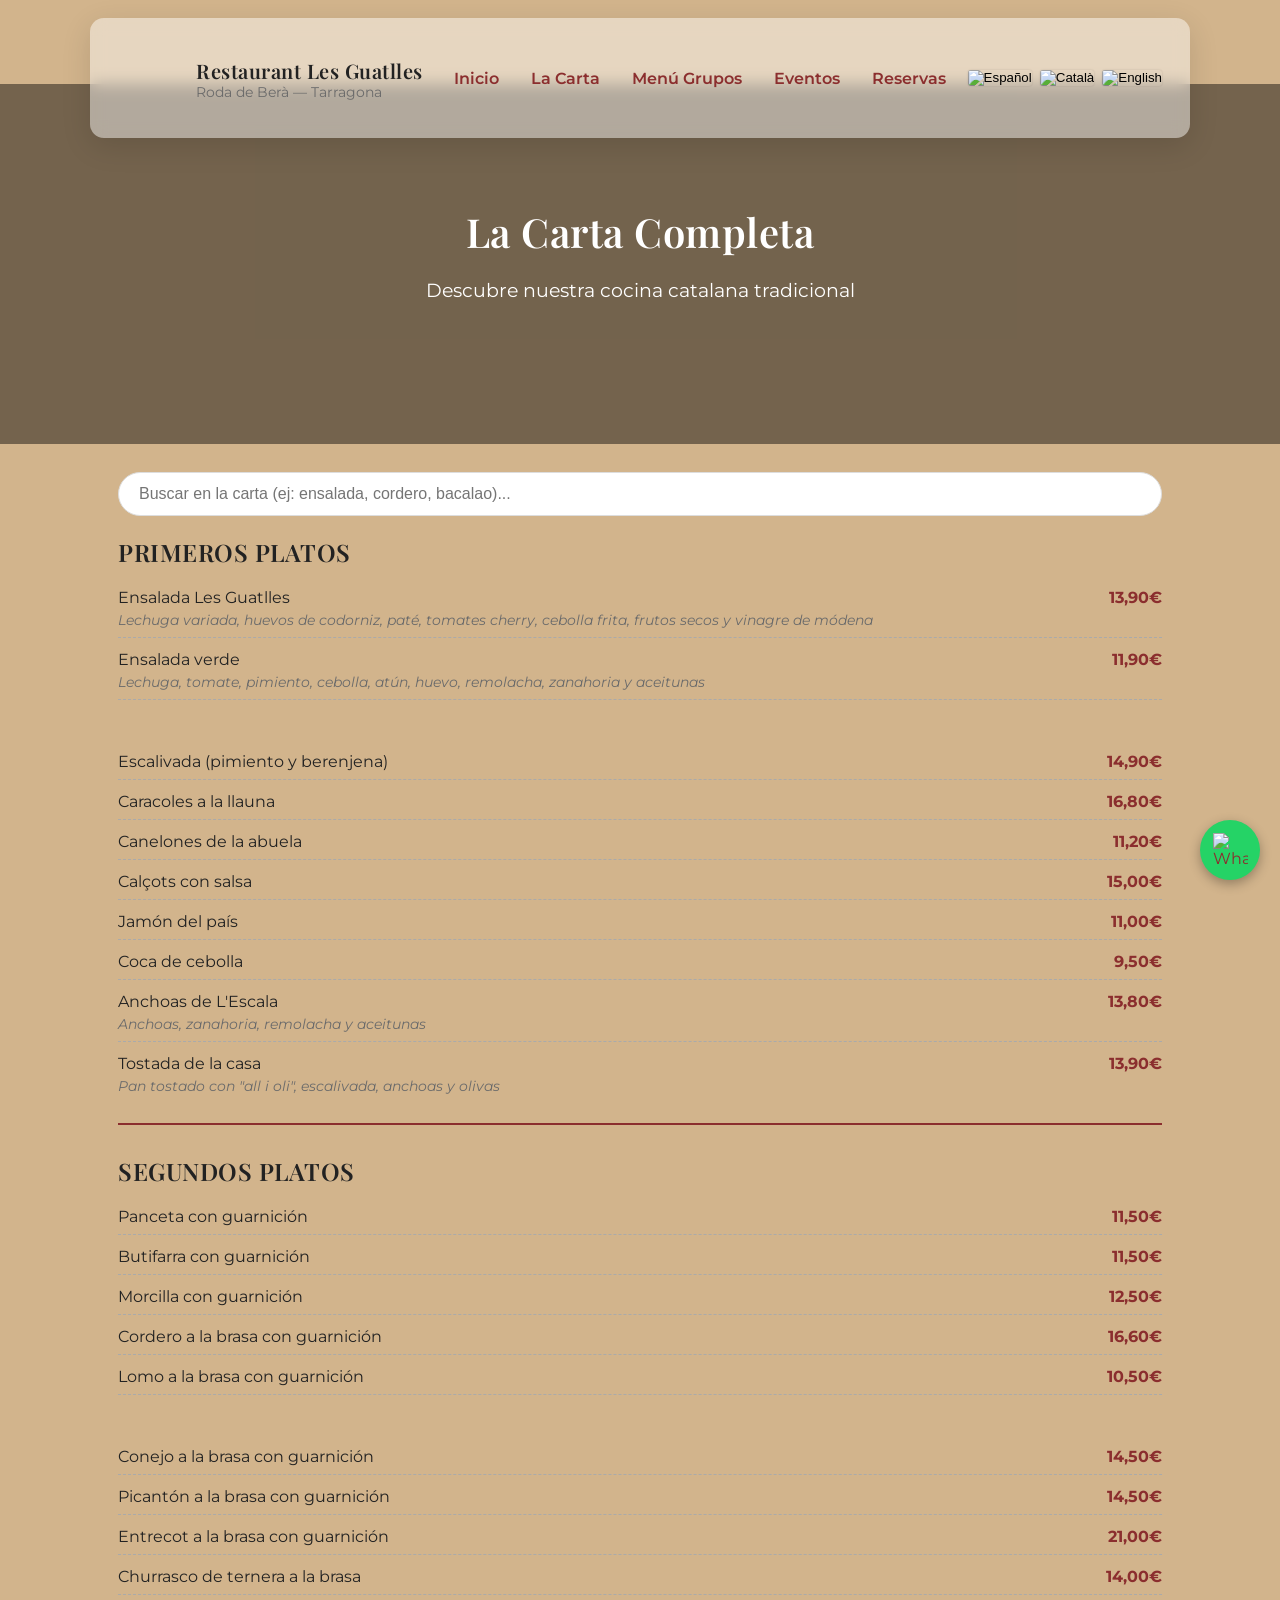
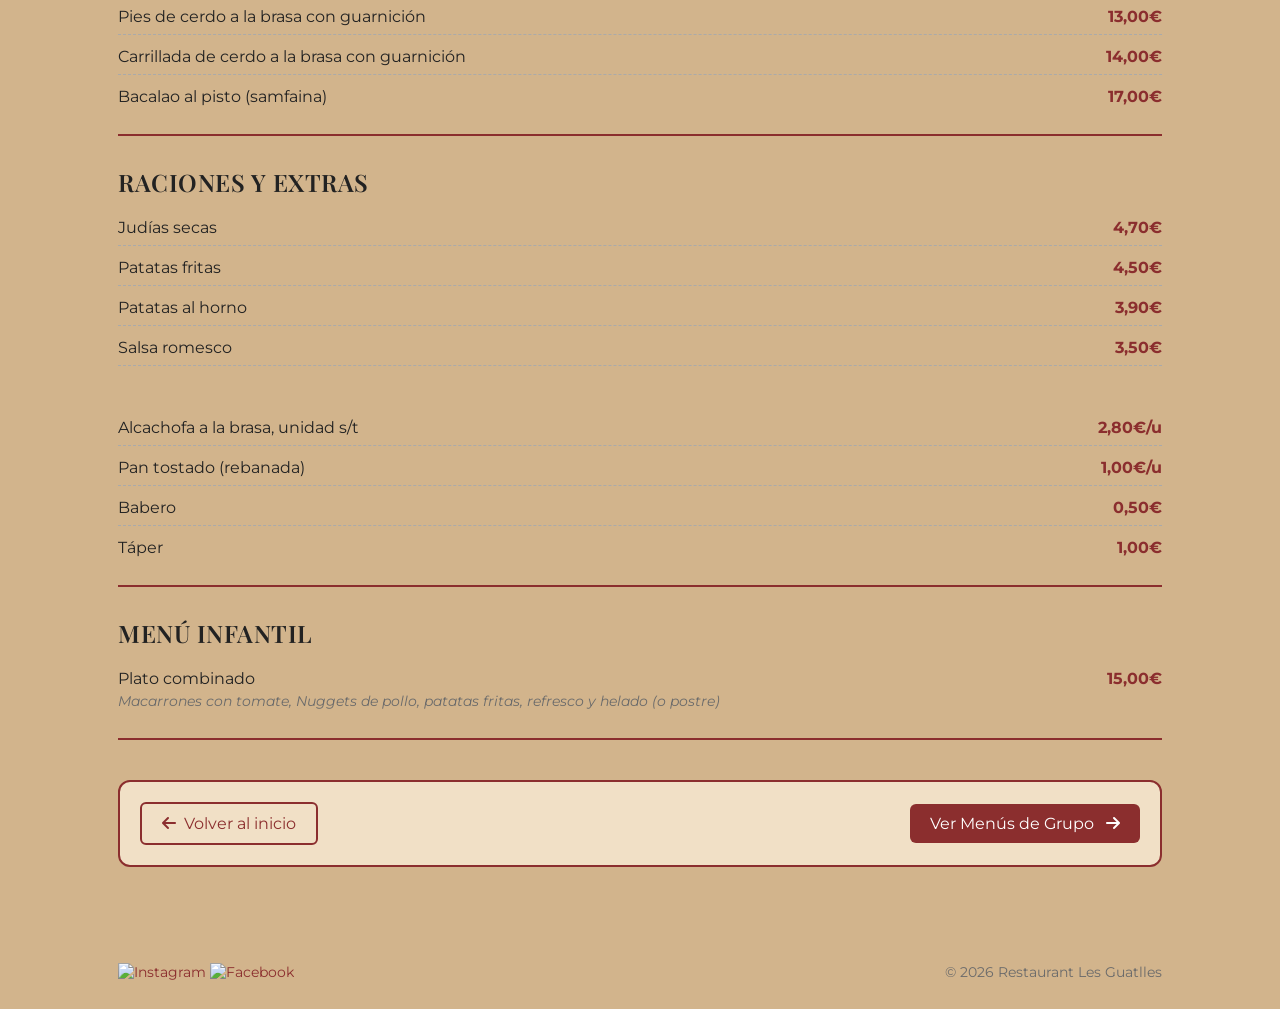
==== carta.html @ 2df01b74 "Create carta.html" ====
<!doctype html>
<html lang="es">
<head>
  <meta charset="utf-8" />
  <meta name="viewport" content="width=device-width,initial-scale=1" />
  <title>La Carta — Restaurant Les Guatlles</title>
  <meta name="description" content="Carta completa del Restaurant Les Guatlles: cocina catalana tradicional en Roda de Berà." />
  <meta name="author" content="Restaurant Les Guatlles" />
  <link rel="icon" type="image/x-icon" href="Gemini_Generated_Image_eu8xwceu8xwceu8x-modified.png">

  <!-- Fuentes profesionales de Google Fonts -->
  <link rel="preconnect" href="https://fonts.googleapis.com">
  <link rel="preconnect" href="https://fonts.gstatic.com" crossorigin>
  <link href="https://fonts.googleapis.com/css2?family=Montserrat:wght@300;400;500;600&family=Playfair+Display:wght@400;500;600;700&display=swap" rel="stylesheet">

  <!-- Font Awesome -->
  <link rel="stylesheet" href="https://cdnjs.cloudflare.com/ajax/libs/font-awesome/6.4.0/css/all.min.css" integrity="sha512-iecdLmaskl7CVkqkXNQ/ZH/XLlvWZOJyj7Yy7tcenmpD1ypASozpmT/E0iPtmFIB46ZmdtAc9eNBvH0H/ZpiBw==" crossorigin="anonymous" referrerpolicy="no-referrer" />

  <style>
    /* === VARIABLES Y ESTILOS BASE === */
    :root {
      --accent: #8b2e2e;
      --muted: #6b6b6b;
      --bg: #d2b48c;
      --card: #f1e0c6;
      --glass-bg: rgba(255,255,255,0.45);
      --header-offset: 96px;
    }

    * {
      box-sizing: border-box;
      scroll-behavior: smooth;
    }

    html, body {
      height: 100%;
      margin: 0;
      font-family: 'Montserrat', -apple-system, BlinkMacSystemFont, 'Segoe UI', Roboto, Oxygen, Ubuntu, sans-serif;
      color: #222;
      background: var(--bg);
    }

    h1, h2, h3, h4, h5, h6 {
      font-family: 'Playfair Display', Georgia, serif;
      font-weight: 600;
      letter-spacing: 0.5px;
    }

    a {
      color: var(--accent);
      text-decoration: none;
    }

    .container {
      max-width: 1100px;
      margin: 0 auto;
      padding: 28px;
    }

    /* === ANIMACIONES DE ENTRADA === */
    @keyframes fadeInUp {
      from {
        opacity: 0;
        transform: translateY(30px);
      }
      to {
        opacity: 1;
        transform: translateY(0);
      }
    }

    .animate-on-scroll {
      opacity: 0;
      transform: translateY(30px);
      transition: all 0.6s ease-out;
    }

    .animate-on-scroll.animated {
      opacity: 1;
      transform: translateY(0);
    }

    /* === HEADER STICKY === */
    header {
      position: fixed;
      top: 18px;
      left: 50%;
      transform: translateX(-50%);
      width: calc(100% - 40px);
      max-width: 1100px;
      background: var(--glass-bg);
      backdrop-filter: blur(8px);
      -webkit-backdrop-filter: blur(8px);
      border-radius: 14px;
      box-shadow: 0 8px 30px rgba(0,0,0,0.12);
      display: flex;
      align-items: center;
      justify-content: space-between;
      gap: 16px;
      padding: 10px 18px;
      z-index: 1200;
      animation: fadeInDown 0.8s ease-out;
    }

    @keyframes fadeInDown {
      from {
        opacity: 0;
        transform: translateX(-50%) translateY(-20px);
      }
      to {
        opacity: 1;
        transform: translateX(-50%) translateY(0);
      }
    }

    .brand {
      display: flex;
      align-items: center;
      gap: 14px;
    }

    .logo {
      width: 64px;
      height: 64px;
      border-radius: 10px;
      overflow: hidden;
      flex: 0 0 64px;
      background-image: url('https://tse1.mm.bing.net/th/id/OIP.Gi4hYsIc4B3YbKDPpV0b8wAAAA?pid=Api');
      background-size: cover;
      background-position: center;
    }

    h1 {
      font-size: 1.25rem;
      margin: 0;
    }

    nav ul {
      list-style: none;
      margin: 0;
      padding: 0;
      display: flex;
      gap: 12px;
      align-items: center;
    }

    nav li {
      padding: 6px 10px;
      border-radius: 8px;
      transition: all 0.3s ease;
    }

    nav li:hover {
      background: rgba(139, 46, 46, 0.1);
    }

    nav a {
      font-weight: 600;
      cursor: pointer;
    }

    .hamburger {
      display: none;
      flex-direction: column;
      gap: 5px;
      cursor: pointer;
      padding: 6px;
    }

    .hamburger span {
      width: 24px;
      height: 3px;
      background: #222;
      border-radius: 3px;
      display: block;
      transition: all 0.3s ease;
    }

    .nav-menu {
      display: flex;
      gap: 12px;
      align-items: center;
    }

    .lang-switch {
      display: flex;
      gap: 8px;
      align-items: center;
    }

    .lang-switch button {
      background: none;
      border: none;
      cursor: pointer;
      padding: 0;
      transition: transform 0.3s ease;
    }

    .lang-switch button:hover {
      transform: scale(1.1);
    }

    .lang-switch img {
      width: 28px;
      height: 20px;
      border-radius: 3px;
      box-shadow: 0 0 2px rgba(0,0,0,.15);
    }

    /* === HERO SECTION === */
    .hero-banner {
      position: relative;
      height: 40vh;
      min-height: 300px;
      display: flex;
      align-items: center;
      justify-content: center;
      background-image: url('https://tse2.mm.bing.net/th/id/OIP.NeFWFeG1jl9k7wvETfMcuwHaIW?pid=Api');
      background-size: cover;
      background-position: center;
      color: #fff;
      text-align: center;
      margin-top: 84px;
      animation: fadeInUp 1s ease-out 0.3s both;
    }

    .hero-overlay {
      position: absolute;
      top: 0;
      left: 0;
      width: 100%;
      height: 100%;
      background: rgba(0,0,0,0.45);
    }

    .hero-content {
      position: relative;
      z-index: 1;
      max-width: 800px;
      padding: 20px;
    }

    .hero-content h1 {
      font-size: 2.5rem;
      font-family: 'Playfair Display', serif;
      margin-bottom: 12px;
    }

    .hero-content p {
      font-size: 1.2rem;
      line-height: 1.4;
    }

    /* === MAIN CONTENT === */
    main {
      margin-top: 24px;
      padding-bottom: 80px;
    }

    section {
      scroll-margin-top: var(--header-offset);
    }

    /* === CARDS Y COMPONENTES === */
    .card {
      background: var(--card);
      padding: 18px;
      border-radius: 12px;
      box-shadow: 0 6px 20px rgba(12,12,12,0.1);
      margin-bottom: 20px;
      transition: all 0.3s ease;
    }

    .card:hover {
      transform: translateY(-5px);
      box-shadow: 0 8px 25px rgba(12,12,12,0.15);
    }

    .muted {
      color: var(--muted);
    }

    .menu-list {
      display: flex;
      flex-direction: column;
      gap: 12px;
    }

    .menu-item {
      display: flex;
      justify-content: space-between;
      border-bottom: 1px dashed #aaa;
      padding-bottom: 8px;
      transition: all 0.3s ease;
    }

    .menu-item:hover {
      transform: translateX(5px);
      border-color: var(--accent);
    }

    .menu-item:last-child {
      border-bottom: 0;
    }

    footer {
      margin-top: 28px;
      padding: 20px 0;
      color: var(--muted);
      font-size: 0.9rem;
      text-align: center;
      display: flex;
      justify-content: space-between;
      align-items: center;
    }

    /* === BÚSQUEDA EN CARTA === */
    .search-container {
      margin-bottom: 20px;
    }
    
    .search-box {
      width: 100%;
      padding: 12px 20px;
      border: 1px solid #ddd;
      border-radius: 25px;
      font-size: 1rem;
      transition: all 0.3s ease;
    }
    
    .search-box:focus {
      outline: none;
      border-color: var(--accent);
      box-shadow: 0 0 0 3px rgba(139, 46, 46, 0.1);
    }

    /* === BOTONES === */
    .btn {
      padding: 10px 20px;
      border: none;
      border-radius: 6px;
      cursor: pointer;
      font-size: 1rem;
      transition: all 0.3s ease;
      display: inline-block;
      text-align: center;
    }
    
    .btn:hover {
      transform: translateY(-2px);
    }
    
    .btn-primary {
      background: var(--accent);
      color: white;
    }
    
    .btn-primary:hover {
      background: #7a2727;
      box-shadow: 0 4px 12px rgba(139, 46, 46, 0.3);
    }

    .btn-secondary {
      background: #f1e0c6;
      color: #8b2e2e;
      border: 2px solid #8b2e2e;
    }
    
    .btn-secondary:hover {
      background: #e2cda0;
    }

    /* === SECCIONES DESPLEGABLES === */
    .toggle-section.card {
      padding: 18px;
      border-radius: 12px;
      box-shadow: 0 6px 20px rgba(12,12,12,0.1);
      margin-bottom: 20px;
      background: var(--card);
      position: relative;
      transition: all 0.3s ease;
    }
    
    .toggle-section summary {
      cursor: pointer;
      font-weight: bold;
      display: block;
      font-size: 1.1rem;
      padding: 12px 0;
      list-style: none;
    }

    .toggle-section summary::-webkit-details-marker {
      display: none;
    }

    .toggle-section summary .arrow {
      float: right;
      transition: transform 0.3s ease;
    }

    .toggle-section[open] summary .arrow {
      transform: rotate(180deg);
    }

    .toggle-section .contenido {
      max-height: 0;
      overflow: hidden;
      transition: max-height 0.5s ease-out;
    }

    .toggle-section[open] .contenido {
      max-height: 5000px;
    }

    /* WhatsApp flotante */
    .whatsapp-btn {
      position: fixed;
      bottom: 20px;
      right: 20px;
      background: #25d366;
      border-radius: 50%;
      width: 60px;
      height: 60px;
      display: flex;
      align-items: center;
      justify-content: center;
      box-shadow: 0 4px 12px rgba(0,0,0,.3);
      z-index: 1300;
      transition: all 0.3s ease;
      animation: fadeInUp 0.8s ease-out 1s both;
    }
    
    .whatsapp-btn:hover {
      transform: scale(1.1);
      box-shadow: 0 6px 20px rgba(37, 211, 102, 0.4);
    }
    
    .whatsapp-btn img {
      width: 35px;
      height: 35px;
    }

    /* === NAVEGACIÓN ENTRE PÁGINAS === */
    .page-nav {
      display: flex;
      justify-content: space-between;
      align-items: center;
      margin: 40px 0;
      padding: 20px;
      background: var(--card);
      border-radius: 12px;
      border: 2px solid var(--accent);
    }

    /* === RESPONSIVE === */
    @media (max-width:768px){
      header{
        flex-direction: column;
        align-items:stretch;
        padding: 2px 8px;
        min-height: auto;
      }
      
      .brand{
        display:flex;
        justify-content:center;
        padding: 0;
        margin: 0;
      }
      .brand .logo{display:none}
      .brand h1{
        font-size: 1rem;
        margin: 0;
        padding: 0;
        text-align:center;
        white-space:nowrap;
        overflow:hidden;
        text-overflow:ellipsis;
        color:#222;
        line-height: 1;
      }

      .nav-menu{
        display:flex;
        align-items:center;
        justify-content:space-between;
        padding: 0px 4px;
        min-height: 24px;
        gap: 0;
      }
      
      .hamburger{
        display:flex;
        align-self:center;
        margin: 0;
        padding: 0;
      }
      .hamburger span{
        background:#222;
      }

      .lang-switch{
        gap: 6px;
        margin: 0;
        padding: 0;
      }

      nav ul{
        position: absolute;
        top: calc(100% + 10px);
        left: 8px;
        right: 8px;
        margin-top:0;
        background: var(--glass-bg);
        backdrop-filter: blur(8px);
        -webkit-backdrop-filter: blur(8px);
        border-radius: 12px;
        padding: 12px;
        flex-direction: column;
        display: none;
        gap: 12px;
        box-shadow: 0 8px 30px rgba(0,0,0,.18);
        z-index: 1250;
      }
      nav ul.active{ display:flex; }
      
      .hero-content h1{font-size:1.8rem}
      
      .page-nav {
        flex-direction: column;
        gap: 15px;
        text-align: center;
      }
    }

    @media (max-width:520px){
      .hero-content h1{font-size:1.6rem}
      
      header{
        padding: 1px 6px;
      }
      .nav-menu{
        padding: 0px 3px;
        min-height: 22px;
      }
    }

    /* Footer redes sociales a la izquierda */
    footer .social-icons {
      order: -1;
      margin-right: auto;
    }
    
    .menu-category {
      margin-bottom: 30px;
      padding-bottom: 20px;
      border-bottom: 2px solid var(--accent);
    }
    
    .menu-category h3 {
      color: var(--accent);
      padding-bottom: 10px;
      margin-bottom: 15px;
      border-bottom: 1px solid #ddd;
    }
    
    .price {
      font-weight: bold;
      color: var(--accent);
      white-space: nowrap;
    }
    
    .description {
      font-size: 0.9rem;
      color: var(--muted);
      font-style: italic;
      margin-top: 4px;
    }
  </style>
</head>
<body>
  <!-- HEADER -->
  <header class="container" role="banner" aria-label="Barra principal">
    <div class="brand" aria-hidden="false">
      <div class="logo" aria-hidden="true"></div>
      <div>
        <h1 data-i18n="title">Restaurant Les Guatlles</h1>
        <div class="muted" data-i18n="location" style="font-size:0.85rem;color:var(--muted)">Roda de Berà — Tarragona</div>
      </div>
    </div>

    <div class="nav-menu" aria-hidden="false">
      <div class="hamburger" id="hamburger" aria-label="Abrir menú" role="button" tabindex="0" aria-expanded="false">
        <span></span><span></span><span></span>
      </div>

      <nav aria-label="Navegación principal">
        <ul id="nav-links" class="nav-links" role="menu">
          <li role="none"><a role="menuitem" href="index.html#sobre" data-i18n="menu_about">Inicio</a></li>
          <li role="none"><a role="menuitem" href="#carta" class="active" data-i18n="menu_menu">La Carta</a></li>
          <li role="none"><a role="menuitem" href="menu-grupos.html" data-i18n="menu_groups">Menú Grupos</a></li>
          <li role="none"><a role="menuitem" href="index.html#eventos" data-i18n="menu_events">Eventos</a></li>
          <li role="none"><a role="menuitem" href="index.html#reservas" data-i18n="menu_reserve">Reservas</a></li>
        </ul>
      </nav>

      <div class="lang-switch" aria-label="Selector de idioma">
        <button data-lang="es" aria-label="Español"><img src="https://flagcdn.com/es.svg" alt="Español"></button>
        <button data-lang="ca" aria-label="Català"><img src="https://upload.wikimedia.org/wikipedia/commons/c/ce/Flag_of_Catalonia.svg" alt="Català"></button>
        <button data-lang="en" aria-label="English"><img src="https://flagcdn.com/gb.svg" alt="English"></button>
      </div>
    </div>
  </header>

  <!-- HERO -->
  <section class="hero-banner" aria-hidden="false">
    <div class="hero-overlay"></div>
    <div class="hero-content">
      <h1 data-i18n="hero_title_carta">La Carta Completa</h1>
      <p data-i18n="hero_sub_carta">Descubre nuestra cocina catalana tradicional</p>
    </div>
  </section>

  <!-- MAIN -->
  <main class="container" id="maincontent" role="main">
    <!-- Barra de búsqueda -->
    <div class="search-container">
      <input type="text" class="search-box" id="cartaSearch" placeholder="Buscar en la carta (ej: ensalada, cordero, bacalao)..." aria-label="Buscar en la carta" data-i18n-placeholder="search_placeholder">
    </div>

    <!-- PRIMEROS PLATOS -->
    <section id="carta" class="menu-category animate-on-scroll">
      <h2 data-i18n="primeros_title">PRIMEROS PLATOS</h2>
      
      <div class="menu-list">
        <div class="menu-item" data-i18n-key="ensalada_guatlles">
          <div>
            <div data-i18n="ensalada_guatlles_name">Ensalada Les Guatlles</div>
            <div class="description" data-i18n="ensalada_guatlles_desc">Lechuga variada, huevos de codorniz, paté, tomates cherry, cebolla frita, frutos secos y vinagre de módena</div>
          </div>
          <div class="price">13,90€</div>
        </div>
        
        <div class="menu-item" data-i18n-key="ensalada_verde">
          <div>
            <div data-i18n="ensalada_verde_name">Ensalada verde</div>
            <div class="description" data-i18n="ensalada_verde_desc">Lechuga, tomate, pimiento, cebolla, atún, huevo, remolacha, zanahoria y aceitunas</div>
          </div>
          <div class="price">11,90€</div>
        </div>
        
        <div class="menu-item" data-i18n-key="xato">
          <div data-i18n="xato_name">Xató</div>
          <div class="price">14,90€</div>
        </div>
        
        <div class="menu-item" data-i18n-key="escalivada">
          <div data-i18n="escalivada_name">Escalivada (pimiento y berenjena)</div>
          <div class="price">14,90€</div>
        </div>
        
        <div class="menu-item" data-i18n-key="caracoles">
          <div data-i18n="caracoles_name">Caracoles a la llauna</div>
          <div class="price">16,80€</div>
        </div>
        
        <div class="menu-item" data-i18n-key="canelones">
          <div data-i18n="canelones_name">Canelones de la abuela</div>
          <div class="price">11,20€</div>
        </div>
        
        <div class="menu-item" data-i18n-key="calçots">
          <div data-i18n="calçots_name">Calçots con salsa</div>
          <div class="price">15,00€</div>
        </div>
        
        <div class="menu-item" data-i18n-key="jamon">
          <div data-i18n="jamon_name">Jamón del país</div>
          <div class="price">11,00€</div>
        </div>
        
        <div class="menu-item" data-i18n-key="coca">
          <div data-i18n="coca_name">Coca de cebolla</div>
          <div class="price">9,50€</div>
        </div>
        
        <div class="menu-item" data-i18n-key="anchoas">
          <div>
            <div data-i18n="anchoas_name">Anchoas de L'Escala</div>
            <div class="description" data-i18n="anchoas_desc">Anchoas, zanahoria, remolacha y aceitunas</div>
          </div>
          <div class="price">13,80€</div>
        </div>
        
        <div class="menu-item" data-i18n-key="tostada">
          <div>
            <div data-i18n="tostada_name">Tostada de la casa</div>
            <div class="description" data-i18n="tostada_desc">Pan tostado con "all i oli", escalivada, anchoas y olivas</div>
          </div>
          <div class="price">13,90€</div>
        </div>
      </div>
    </section>

    <!-- SEGUNDOS PLATOS -->
    <section class="menu-category animate-on-scroll">
      <h2 data-i18n="segundos_title">SEGUNDOS PLATOS</h2>
      
      <div class="menu-list">
        <div class="menu-item" data-i18n-key="panceta">
          <div data-i18n="panceta_name">Panceta con guarnición</div>
          <div class="price">11,50€</div>
        </div>
        
        <div class="menu-item" data-i18n-key="butifarra">
          <div data-i18n="butifarra_name">Butifarra con guarnición</div>
          <div class="price">11,50€</div>
        </div>
        
        <div class="menu-item" data-i18n-key="morcilla">
          <div data-i18n="morcilla_name">Morcilla con guarnición</div>
          <div class="price">12,50€</div>
        </div>
        
        <div class="menu-item" data-i18n-key="cordero">
          <div data-i18n="cordero_name">Cordero a la brasa con guarnición</div>
          <div class="price">16,60€</div>
        </div>
        
        <div class="menu-item" data-i18n-key="lomo">
          <div data-i18n="lomo_name">Lomo a la brasa con guarnición</div>
          <div class="price">10,50€</div>
        </div>
        
        <div class="menu-item" data-i18n-key="codornices">
          <div data-i18n="codornices_name">Codornices al ron (una pieza)</div>
          <div class="price">4,45€</div>
        </div>
        
        <div class="menu-item" data-i18n-key="conejo">
          <div data-i18n="conejo_name">Conejo a la brasa con guarnición</div>
          <div class="price">14,50€</div>
        </div>
        
        <div class="menu-item" data-i18n-key="picanton">
          <div data-i18n="picanton_name">Picantón a la brasa con guarnición</div>
          <div class="price">14,50€</div>
        </div>
        
        <div class="menu-item" data-i18n-key="entrecot">
          <div data-i18n="entrecot_name">Entrecot a la brasa con guarnición</div>
          <div class="price">21,00€</div>
        </div>
        
        <div class="menu-item" data-i18n-key="churrasco">
          <div data-i18n="churrasco_name">Churrasco de ternera a la brasa</div>
          <div class="price">14,00€</div>
        </div>
        
        <div class="menu-item" data-i18n-key="pies">
          <div data-i18n="pies_name">Pies de cerdo a la brasa con guarnición</div>
          <div class="price">13,00€</div>
        </div>
        
        <div class="menu-item" data-i18n-key="carrillada">
          <div data-i18n="carrillada_name">Carrillada de cerdo a la brasa con guarnición</div>
          <div class="price">14,00€</div>
        </div>
        
        <div class="menu-item" data-i18n-key="bacalao">
          <div data-i18n="bacalao_name">Bacalao al pisto (samfaina)</div>
          <div class="price">17,00€</div>
        </div>
      </div>
    </section>

    <!-- RACIONES Y EXTRAS -->
    <section class="menu-category animate-on-scroll">
      <h2 data-i18n="raciones_title">RACIONES Y EXTRAS</h2>
      
      <div class="menu-list">
        <div class="menu-item" data-i18n-key="judias">
          <div data-i18n="judias_name">Judías secas</div>
          <div class="price">4,70€</div>
        </div>
        
        <div class="menu-item" data-i18n-key="patatas_fritas">
          <div data-i18n="patatas_fritas_name">Patatas fritas</div>
          <div class="price">4,50€</div>
        </div>
        
        <div class="menu-item" data-i18n-key="patatas_horno">
          <div data-i18n="patatas_horno_name">Patatas al horno</div>
          <div class="price">3,90€</div>
        </div>
        
        <div class="menu-item" data-i18n-key="romesco">
          <div data-i18n="romesco_name">Salsa romesco</div>
          <div class="price">3,50€</div>
        </div>
        
        <div class="menu-item" data-i18n-key="alioli">
          <div data-i18n="alioli_name">Alioli</div>
          <div class="price">2,50€</div>
        </div>
        
        <div class="menu-item" data-i18n-key="alcachofa">
          <div data-i18n="alcachofa_name">Alcachofa a la brasa, unidad s/t</div>
          <div class="price">2,80€/u</div>
        </div>
        
        <div class="menu-item" data-i18n-key="pan_tostado">
          <div data-i18n="pan_tostado_name">Pan tostado (rebanada)</div>
          <div class="price">1,00€/u</div>
        </div>
        
        <div class="menu-item" data-i18n-key="babero">
          <div data-i18n="babero_name">Babero</div>
          <div class="price">0,50€</div>
        </div>
        
        <div class="menu-item" data-i18n-key="taper">
          <div data-i18n="taper_name">Táper</div>
          <div class="price">1,00€</div>
        </div>
      </div>
    </section>

    <!-- MENÚ INFANTIL -->
    <section class="menu-category animate-on-scroll">
      <h2 data-i18n="infantil_title">MENÚ INFANTIL</h2>
      
      <div class="menu-list">
        <div class="menu-item" data-i18n-key="infantil">
          <div>
            <div data-i18n="infantil_name">Plato combinado</div>
            <div class="description" data-i18n="infantil_desc">Macarrones con tomate, Nuggets de pollo, patatas fritas, refresco y helado (o postre)</div>
          </div>
          <div class="price">15,00€</div>
        </div>
      </div>
    </section>

    <!-- NAVEGACIÓN ENTRE PÁGINAS -->
    <div class="page-nav">
      <a href="index.html" class="btn btn-secondary">
        <i class="fas fa-arrow-left" style="margin-right: 8px;"></i><span data-i18n="volver_inicio">Volver al inicio</span>
      </a>
      
      <a href="menu-grupos.html" class="btn btn-primary">
        <span data-i18n="ver_grupos">Ver Menús de Grupo</span> <i class="fas fa-arrow-right" style="margin-left: 8px;"></i>
      </a>
    </div>
  </main>

  <!-- FOOTER -->
  <footer class="container" role="contentinfo">
    <span class="social-icons" aria-label="Redes sociales">
      <a href="https://www.instagram.com/restaurantlesguatlles/?hl=es" target="_blank" rel="noopener">
        <img src="https://upload.wikimedia.org/wikipedia/commons/a/a5/Instagram_icon.png" alt="Instagram" width="20" height="20">
      </a>
      <a href="https://www.facebook.com/Restaurantlesguatlles/?locale=es_ES" target="_blank" rel="noopener">
        <img src="https://upload.wikimedia.org/wikipedia/commons/1/1b/Facebook_icon.svg" alt="Facebook" width="20" height="20">
      </a>
    </span>
    <span>© <span id="year"></span> <span data-i18n="title">Restaurant Les Guatlles</span></span>
  </footer>

  <!-- BOTÓN WHATSAPP -->
  <a href="https://wa.me/34977809022" class="whatsapp-btn" target="_blank" rel="noopener" aria-label="Abrir WhatsApp">
    <img src="https://upload.wikimedia.org/wikipedia/commons/6/6b/WhatsApp.svg" alt="WhatsApp">
  </a>

  <script>
    // === INICIALIZACIÓN ===
    document.addEventListener('DOMContentLoaded', function() {
      // Año actual
      document.getElementById('year').textContent = new Date().getFullYear();
      
      // Inicializar búsqueda
      initializeSearch();
      
      // Inicializar animaciones al hacer scroll
      initializeScrollAnimations();
      
      // Sistema de navegación
      initializeNavigation();
      
      // Sistema de idiomas COMPLETO
      initializeLanguage();
    });

    // === SISTEMA DE BÚSQUEDA ===
    function initializeSearch() {
      const cartaSearch = document.getElementById('cartaSearch');
      if (cartaSearch) {
        cartaSearch.addEventListener('input', function(e) {
          filterMenuItems(e.target.value.toLowerCase());
        });
      }
    }

    function filterMenuItems(searchTerm) {
      const menuItems = document.querySelectorAll('.menu-item');
      
      menuItems.forEach(item => {
        const text = item.textContent.toLowerCase();
        if (text.includes(searchTerm)) {
          item.style.display = 'flex';
          
          // Animación de aparición
          item.style.opacity = '0';
          item.style.transform = 'translateX(-10px)';
          setTimeout(() => {
            item.style.transition = 'all 0.3s ease';
            item.style.opacity = '1';
            item.style.transform = 'translateX(0)';
          }, 50);
        } else {
          item.style.display = 'none';
        }
      });
      
      // Mostrar mensaje si no hay resultados
      const categories = document.querySelectorAll('.menu-category');
      categories.forEach(category => {
        const visibleItems = category.querySelectorAll('.menu-item[style*="display: flex"]');
        if (visibleItems.length === 0) {
          category.style.opacity = '0.5';
        } else {
          category.style.opacity = '1';
        }
      });
    }

    // === ANIMACIONES AL SCROLL ===
    function initializeScrollAnimations() {
      const observerOptions = {
        threshold: 0.1,
        rootMargin: '0px 0px -50px 0px'
      };
      
      const observer = new IntersectionObserver(function(entries) {
        entries.forEach(entry => {
          if (entry.isIntersecting) {
            entry.target.classList.add('animated');
            
            // Efecto escalonado para los elementos del menú
            if (entry.target.classList.contains('menu-category')) {
              const menuItems = entry.target.querySelectorAll('.menu-item');
              menuItems.forEach((item, index) => {
                setTimeout(() => {
                  item.style.opacity = '0';
                  item.style.transform = 'translateX(-20px)';
                  item.style.transition = 'all 0.5s ease';
                  setTimeout(() => {
                    item.style.opacity = '1';
                    item.style.transform = 'translateX(0)';
                  }, 100);
                }, index * 100);
              });
            }
          }
        });
      }, observerOptions);
      
      // Observar todos los elementos con la clase animate-on-scroll
      document.querySelectorAll('.animate-on-scroll').forEach(el => {
        observer.observe(el);
      });
    }

    // === SISTEMA DE NAVEGACIÓN ===
    function initializeNavigation() {
      const hamburger = document.getElementById('hamburger');
      const navLinks = document.getElementById('nav-links');

      function toggleMenu() {
        const expanded = hamburger.getAttribute('aria-expanded') === 'true';
        hamburger.setAttribute('aria-expanded', String(!expanded));
        navLinks.classList.toggle('active');
      }
      
      if (hamburger) {
        hamburger.addEventListener('click', toggleMenu);
      }

      // Cerrar menú al hacer clic en un enlace
      document.querySelectorAll('nav a').forEach(link => {
        link.addEventListener('click', () => {
          navLinks.classList.remove('active');
          hamburger.setAttribute('aria-expanded','false');
        });
      });
    }

    // === SISTEMA DE IDIOMAS COMPLETO ===
    function initializeLanguage() {
      const translations = {
        es: {
          // Títulos generales
          "title": "Restaurant Les Guatlles",
          "location": "Roda de Berà — Tarragona",
          
          // Navegación
          "menu_about": "Inicio",
          "menu_menu": "La Carta",
          "menu_groups": "Menú Grupos",
          "menu_events": "Eventos",
          "menu_reserve": "Reservas",
          
          // Hero
          "hero_title_carta": "La Carta Completa",
          "hero_sub_carta": "Descubre nuestra cocina catalana tradicional",
          
          // Búsqueda
          "search_placeholder": "Buscar en la carta (ej: ensalada, cordero, bacalao)...",
          
          // Categorías
          "primeros_title": "PRIMEROS PLATOS",
          "segundos_title": "SEGUNDOS PLATOS",
          "raciones_title": "RACIONES Y EXTRAS",
          "infantil_title": "MENÚ INFANTIL",
          
          // Primeros platos
          "ensalada_guatlles_name": "Ensalada Les Guatlles",
          "ensalada_guatlles_desc": "Lechuga variada, huevos de codorniz, paté, tomates cherry, cebolla frita, frutos secos y vinagre de módena",
          "ensalada_verde_name": "Ensalada verde",
          "ensalada_verde_desc": "Lechuga, tomate, pimiento, cebolla, atún, huevo, remolacha, zanahoria y aceitunas",
          "xato_name": "Xató",
          "escalivada_name": "Escalivada (pimiento y berenjena)",
          "caracoles_name": "Caracoles a la llauna",
          "canelones_name": "Canelones de la abuela",
          "calçots_name": "Calçots con salsa",
          "jamon_name": "Jamón del país",
          "coca_name": "Coca de cebolla",
          "anchoas_name": "Anchoas de L'Escala",
          "anchoas_desc": "Anchoas, zanahoria, remolacha y aceitunas",
          "tostada_name": "Tostada de la casa",
          "tostada_desc": "Pan tostado con \"all i oli\", escalivada, anchoas y olivas",
          
          // Segundos platos
          "panceta_name": "Panceta con guarnición",
          "butifarra_name": "Butifarra con guarnición",
          "morcilla_name": "Morcilla con guarnición",
          "cordero_name": "Cordero a la brasa con guarnición",
          "lomo_name": "Lomo a la brasa con guarnición",
          "codornices_name": "Codornices al ron (una pieza)",
          "conejo_name": "Conejo a la brasa con guarnición",
          "picanton_name": "Picantón a la brasa con guarnición",
          "entrecot_name": "Entrecot a la brasa con guarnición",
          "churrasco_name": "Churrasco de ternera a la brasa",
          "pies_name": "Pies de cerdo a la brasa con guarnición",
          "carrillada_name": "Carrillada de cerdo a la brasa con guarnición",
          "bacalao_name": "Bacalao al pisto (samfaina)",
          
          // Raciones y extras
          "judias_name": "Judías secas",
          "patatas_fritas_name": "Patatas fritas",
          "patatas_horno_name": "Patatas al horno",
          "romesco_name": "Salsa romesco",
          "alioli_name": "Alioli",
          "alcachofa_name": "Alcachofa a la brasa, unidad s/t",
          "pan_tostado_name": "Pan tostado (rebanada)",
          "babero_name": "Babero",
          "taper_name": "Táper",
          
          // Menú infantil
          "infantil_name": "Plato combinado",
          "infantil_desc": "Macarrones con tomate, Nuggets de pollo, patatas fritas, refresco y helado (o postre)",
          
          // Navegación entre páginas
          "volver_inicio": "Volver al inicio",
          "ver_grupos": "Ver Menús de Grupo"
        },
        ca: {
          // Títulos generales
          "title": "Restaurant Les Guatlles",
          "location": "Roda de Berà — Tarragona",
          
          // Navegación
          "menu_about": "Inici",
          "menu_menu": "La Carta",
          "menu_groups": "Menú Grups",
          "menu_events": "Esdeveniments",
          "menu_reserve": "Reserves",
          
          // Hero
          "hero_title_carta": "La Carta Completa",
          "hero_sub_carta": "Descobreix la nostra cuina catalana tradicional",
          
          // Búsqueda
          "search_placeholder": "Cercar a la carta (ex: amanida, xai, bacallà)...",
          
          // Categorías
          "primeros_title": "PRIMERS PLATS",
          "segundos_title": "SEGONS PLATS",
          "raciones_title": "RACIONS I EXTRES",
          "infantil_title": "MENÚ INFANTIL",
          
          // Primeros platos
          "ensalada_guatlles_name": "Amanida Les Guatlles",
          "ensalada_guatlles_desc": "Enciam variat, ous de guatlla, paté, tomàtigs cherry, ceba fregida, fruits secs i vinagre de Módena",
          "ensalada_verde_name": "Amanida verda",
          "ensalada_verde_desc": "Enciam, tomàquet, pebrot, ceba, tonyina, ou, remolatxa, pastanaga i olives",
          "xato_name": "Xató",
          "escalivada_name": "Escalivada (pebrot i albergínia)",
          "caracoles_name": "Cargols a la llauna",
          "canelones_name": "Canalons de l'àvia",
          "calçots_name": "Calçots amb salsa",
          "jamon_name": "Pernil del país",
          "coca_name": "Coca de ceba",
          "anchoas_name": "Seitons de L'Escala",
          "anchoas_desc": "Seitons, pastanaga, remolatxa i olives",
          "tostada_name": "Torrada de la casa",
          "tostada_desc": "Pa torrat amb \"all i oli\", escalivada, seitons i olives",
          
          // Segundos platos
          "panceta_name": "Panceta amb guarnició",
          "butifarra_name": "Botifarra amb guarnició",
          "morcilla_name": "Botifarra negra amb guarnició",
          "cordero_name": "Xai a la brasa amb guarnició",
          "lomo_name": "Llom a la brasa amb guarnició",
          "codornices_name": "Guatlles al rom (una peça)",
          "conejo_name": "Conill a la brasa amb guarnició",
          "picanton_name": "Picantó a la brasa amb guarnició",
          "entrecot_name": "Entrecot a la brasa amb guarnició",
          "churrasco_name": "Xurrasco de vedella a la brasa",
          "pies_name": "Potes de porc a la brasa amb guarnició",
          "carrillada_name": "Galta de porc a la brasa amb guarnició",
          "bacalao_name": "Bacallà amb samfaina",
          
          // Raciones y extras
          "judias_name": "Fesols secs",
          "patatas_fritas_name": "Patates fregides",
          "patatas_horno_name": "Patates al forn",
          "romesco_name": "Salsa romesco",
          "alioli_name": "All i oli",
          "alcachofa_name": "Carxofa a la brasa, unitat s/t",
          "pan_tostado_name": "Pa torrat (llesca)",
          "babero_name": "Baver",
          "taper_name": "Tupper",
          
          // Menú infantil
          "infantil_name": "Plat combinat",
          "infantil_desc": "Macarrons amb tomàquet, Nuggets de pollastre, patates fregides, refresc i gelat (o postre)",
          
          // Navegación entre páginas
          "volver_inicio": "Tornar a l'inici",
          "ver_grupos": "Veure Menús de Grup"
        },
        en: {
          // Títulos generales
          "title": "Restaurant Les Guatlles",
          "location": "Roda de Berà — Tarragona",
          
          // Navegación
          "menu_about": "Home",
          "menu_menu": "Menu",
          "menu_groups": "Group Menus",
          "menu_events": "Events",
          "menu_reserve": "Reservations",
          
          // Hero
          "hero_title_carta": "Complete Menu",
          "hero_sub_carta": "Discover our traditional Catalan cuisine",
          
          // Búsqueda
          "search_placeholder": "Search in the menu (e.g.: salad, lamb, cod)...",
          
          // Categorías
          "primeros_title": "STARTERS",
          "segundos_title": "MAIN COURSES",
          "raciones_title": "SIDES AND EXTRAS",
          "infantil_title": "KIDS MENU",
          
          // Primeros platos
          "ensalada_guatlles_name": "Les Guatlles Salad",
          "ensalada_guatlles_desc": "Mixed lettuce, quail eggs, pâté, cherry tomatoes, fried onion, nuts and Modena vinegar",
          "ensalada_verde_name": "Green salad",
          "ensalada_verde_desc": "Lettuce, tomato, pepper, onion, tuna, egg, beetroot, carrot and olives",
          "xato_name": "Xató salad",
          "escalivada_name": "Grilled vegetables (pepper and aubergine)",
          "caracoles_name": "Snails in a tin",
          "canelones_name": "Grandma's cannelloni",
          "calçots_name": "Calçots with sauce",
          "jamon_name": "Local ham",
          "coca_name": "Onion flatbread",
          "anchoas_name": "Anchovies from L'Escala",
          "anchoas_desc": "Anchovies, carrot, beetroot and olives",
          "tostada_name": "House toast",
          "tostada_desc": "Toasted bread with \"aioli\", grilled vegetables, anchovies and olives",
          
          // Segundos platos
          "panceta_name": "Pork belly with garnish",
          "butifarra_name": "Catalan sausage with garnish",
          "morcilla_name": "Black pudding with garnish",
          "cordero_name": "Grilled lamb with garnish",
          "lomo_name": "Grilled pork loin with garnish",
          "codornices_name": "Quail with rum (one piece)",
          "conejo_name": "Grilled rabbit with garnish",
          "picanton_name": "Grilled poussin with garnish",
          "entrecot_name": "Grilled entrecôte with garnish",
          "churrasco_name": "Grilled beef churrasco",
          "pies_name": "Grilled pig's feet with garnish",
          "carrillada_name": "Grilled pork cheek with garnish",
          "bacalao_name": "Cod with ratatouille (samfaina)",
          
          // Raciones y extras
          "judias_name": "Dried beans",
          "patatas_fritas_name": "French fries",
          "patatas_horno_name": "Baked potatoes",
          "romesco_name": "Romesco sauce",
          "alioli_name": "Aioli",
          "alcachofa_name": "Grilled artichoke, unit s/t",
          "pan_tostado_name": "Toasted bread (slice)",
          "babero_name": "Bib",
          "taper_name": "Tupper",
          
          // Menú infantil
          "infantil_name": "Combo plate",
          "infantil_desc": "Macaroni with tomato, Chicken nuggets, French fries, soft drink and ice cream (or dessert)",
          
          // Navegación entre páginas
          "volver_inicio": "Back to home",
          "ver_grupos": "See Group Menus"
        }
      };

      const savedLang = localStorage.getItem('lang') || 'es';
      setLanguage(savedLang);

      document.querySelectorAll('.lang-switch button').forEach(btn => {
        btn.addEventListener('click', () => {
          const lang = btn.getAttribute('data-lang');
          setLanguage(lang);
        });
      });

      function setLanguage(lang) {
        try { localStorage.setItem('lang', lang); } catch(e) {}
        
        if (translations[lang]) {
          // Traducir elementos con data-i18n
          document.querySelectorAll('[data-i18n]').forEach(el => {
            const key = el.getAttribute('data-i18n');
            if (translations[lang][key]) {
              el.textContent = translations[lang][key];
            }
          });
          
          // Traducir placeholders
          document.querySelectorAll('[data-i18n-placeholder]').forEach(el => {
            const key = el.getAttribute('data-i18n-placeholder');
            if (translations[lang][key]) {
              el.placeholder = translations[lang][key];
            }
          });
          
          // Traducir elementos dentro de los items del menú
          document.querySelectorAll('.menu-item').forEach(item => {
            const key = item.getAttribute('data-i18n-key');
            if (key && translations[lang]) {
              // Nombre del plato
              const nameElement = item.querySelector('[data-i18n-name]');
              if (nameElement) {
                const nameKey = nameElement.getAttribute('data-i18n-name');
                if (translations[lang][nameKey]) {
                  nameElement.textContent = translations[lang][nameKey];
                }
              }
              
              // Descripción del plato
              const descElement = item.querySelector('[data-i18n-desc]');
              if (descElement) {
                const descKey = descElement.getAttribute('data-i18n-desc');
                if (translations[lang][descKey]) {
                  descElement.textContent = translations[lang][descKey];
                }
              }
              
              // Si no tiene elementos separados, traducir el texto directamente
              if (!nameElement) {
                const nameKey = key + '_name';
                const descKey = key + '_desc';
                
                if (translations[lang][nameKey]) {
                  // Buscar el primer div que no sea precio ni descripción
                  const textDiv = item.querySelector('div:not(.price):not(.description)');
                  if (textDiv && !textDiv.querySelector('.description')) {
                    textDiv.textContent = translations[lang][nameKey];
                  }
                }
                
                // Actualizar descripción si existe
                const descElement = item.querySelector('.description');
                if (descElement && translations[lang][descKey]) {
                  descElement.textContent = translations[lang][descKey];
                }
              }
            }
          });
        }
      }
    }
  </script>
</body>
</html>
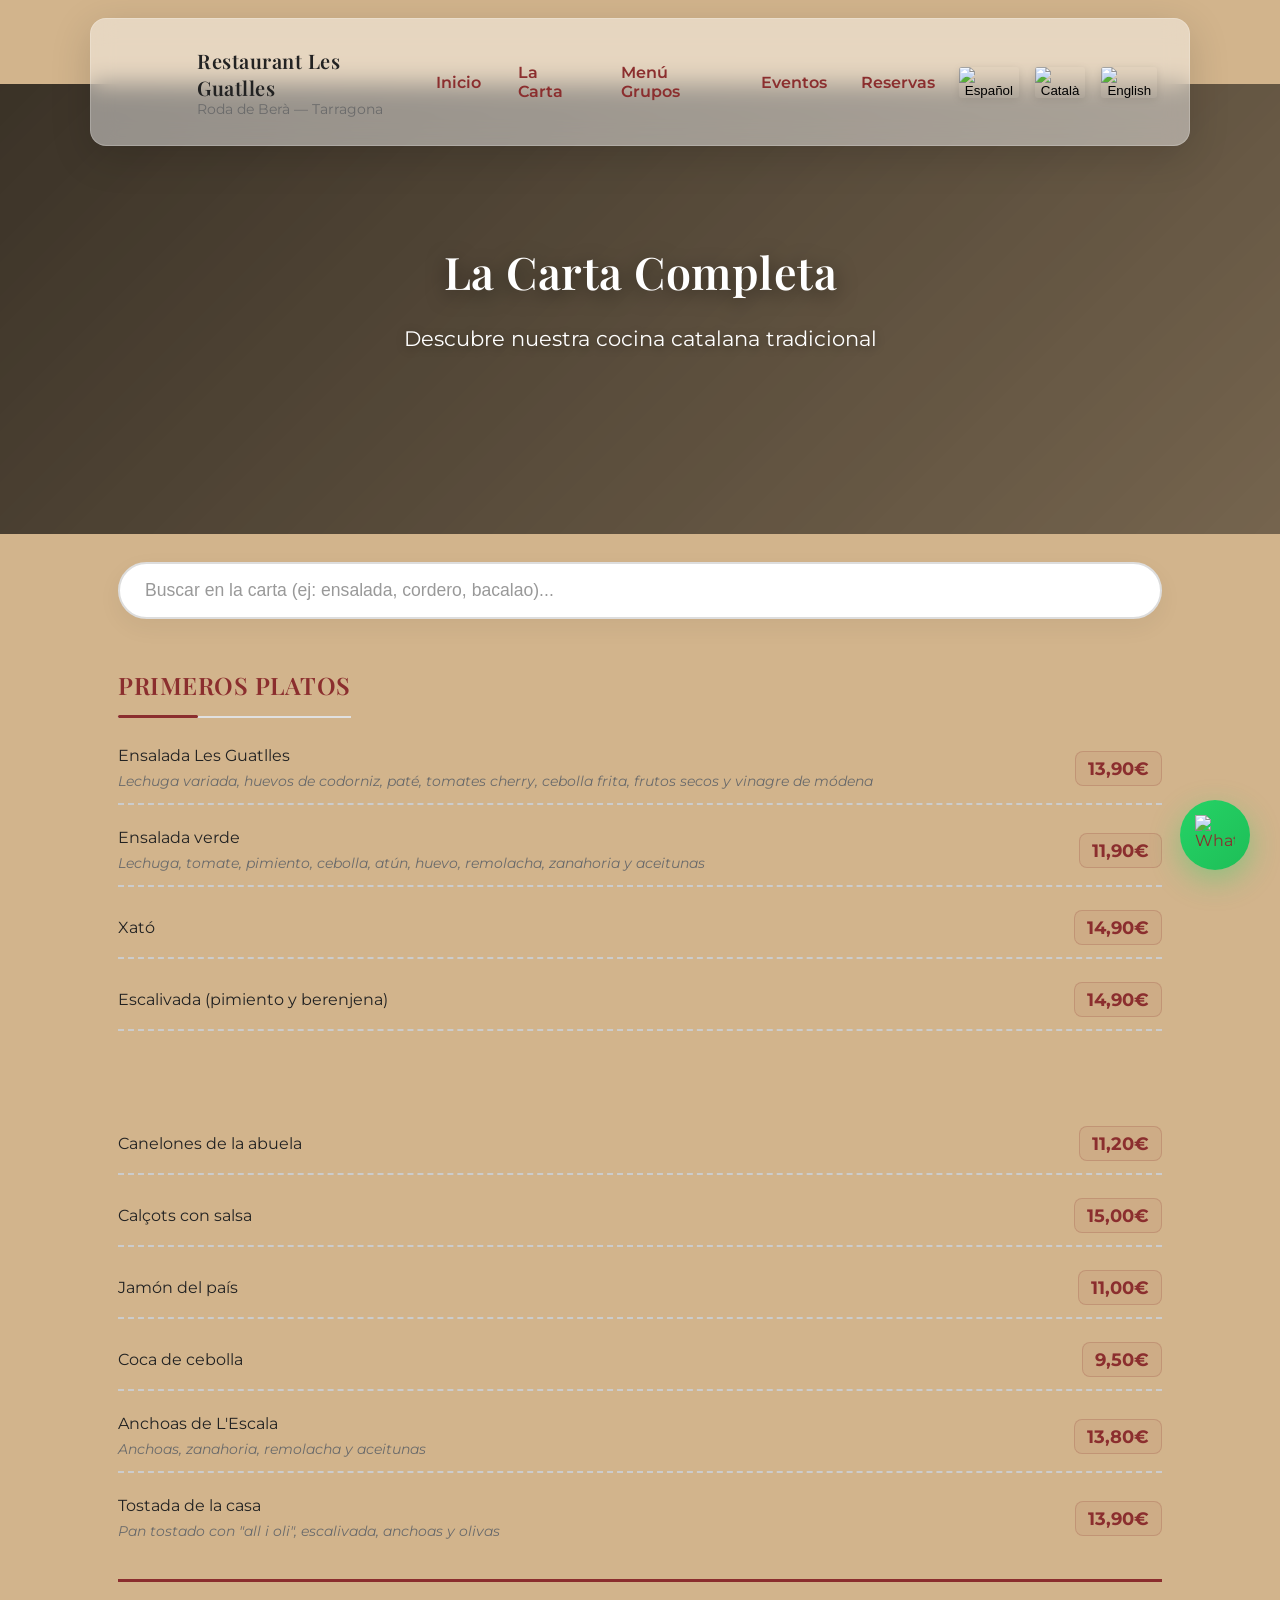
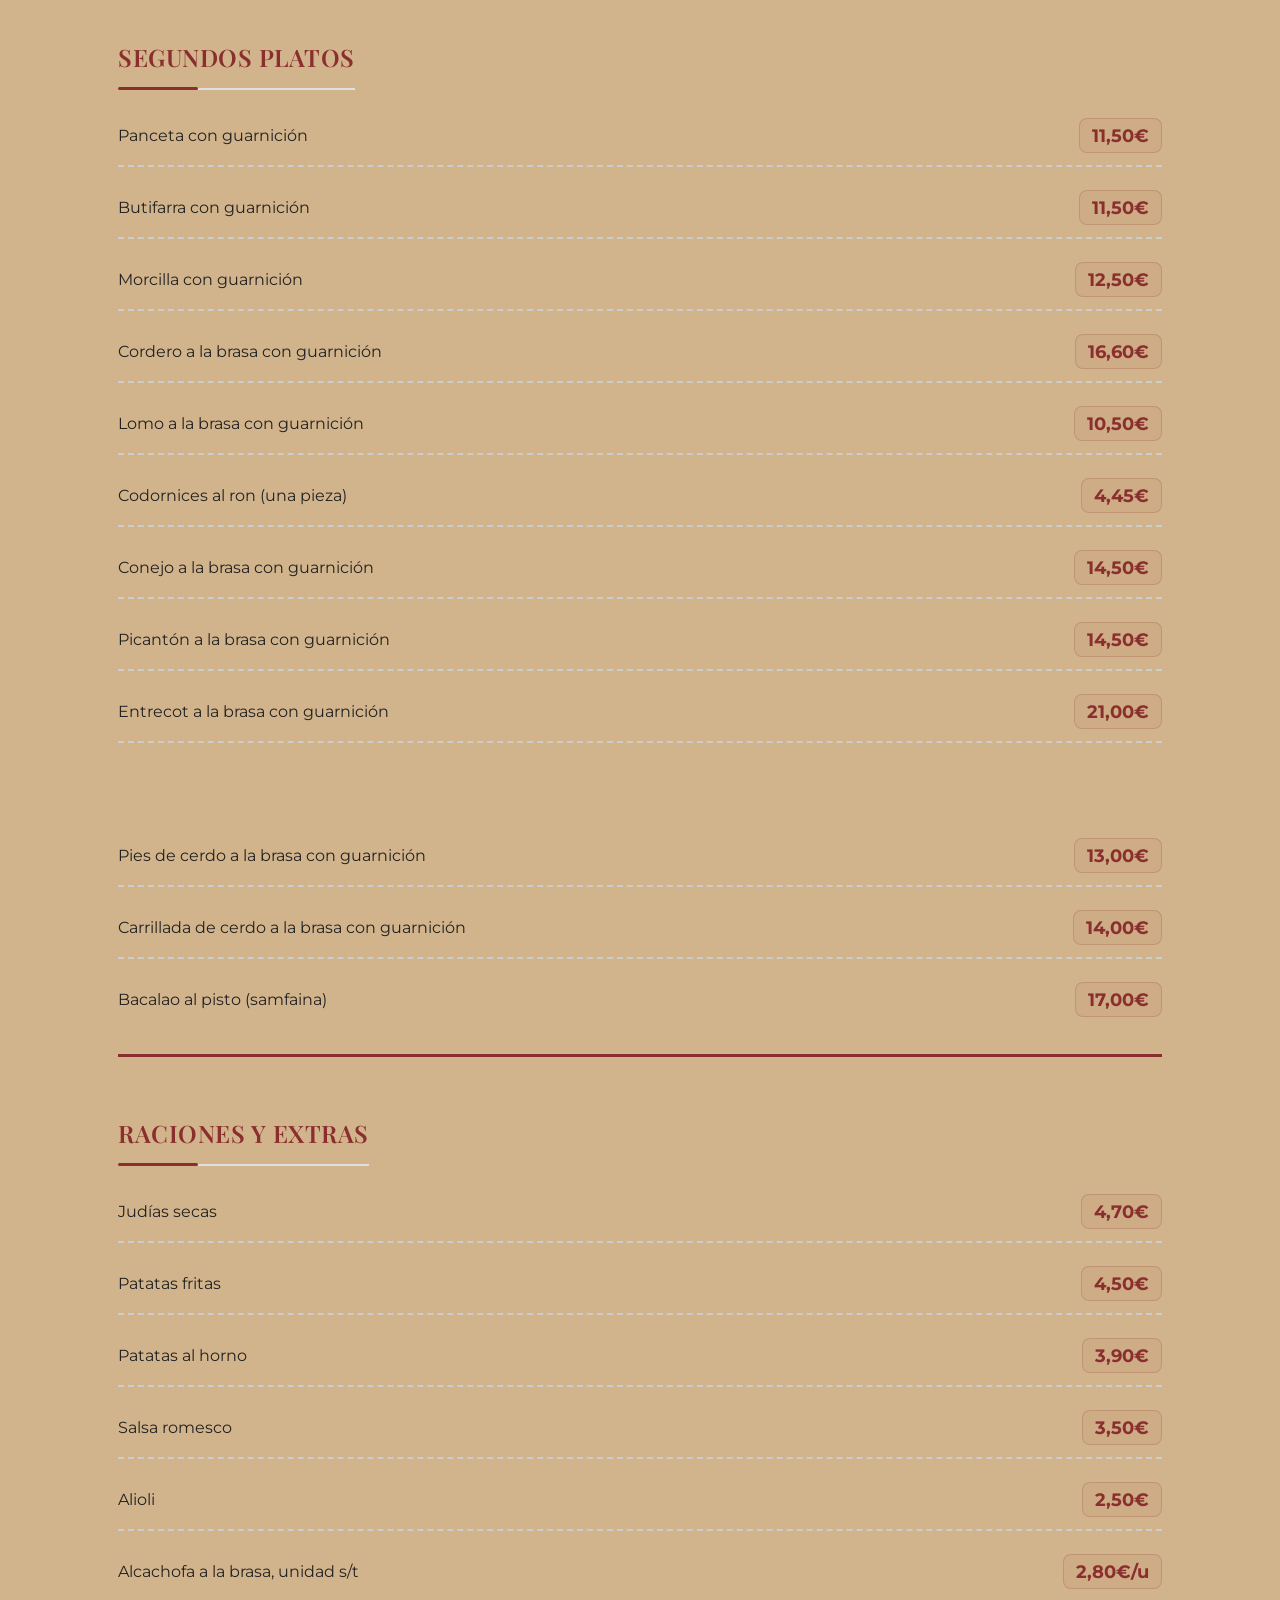
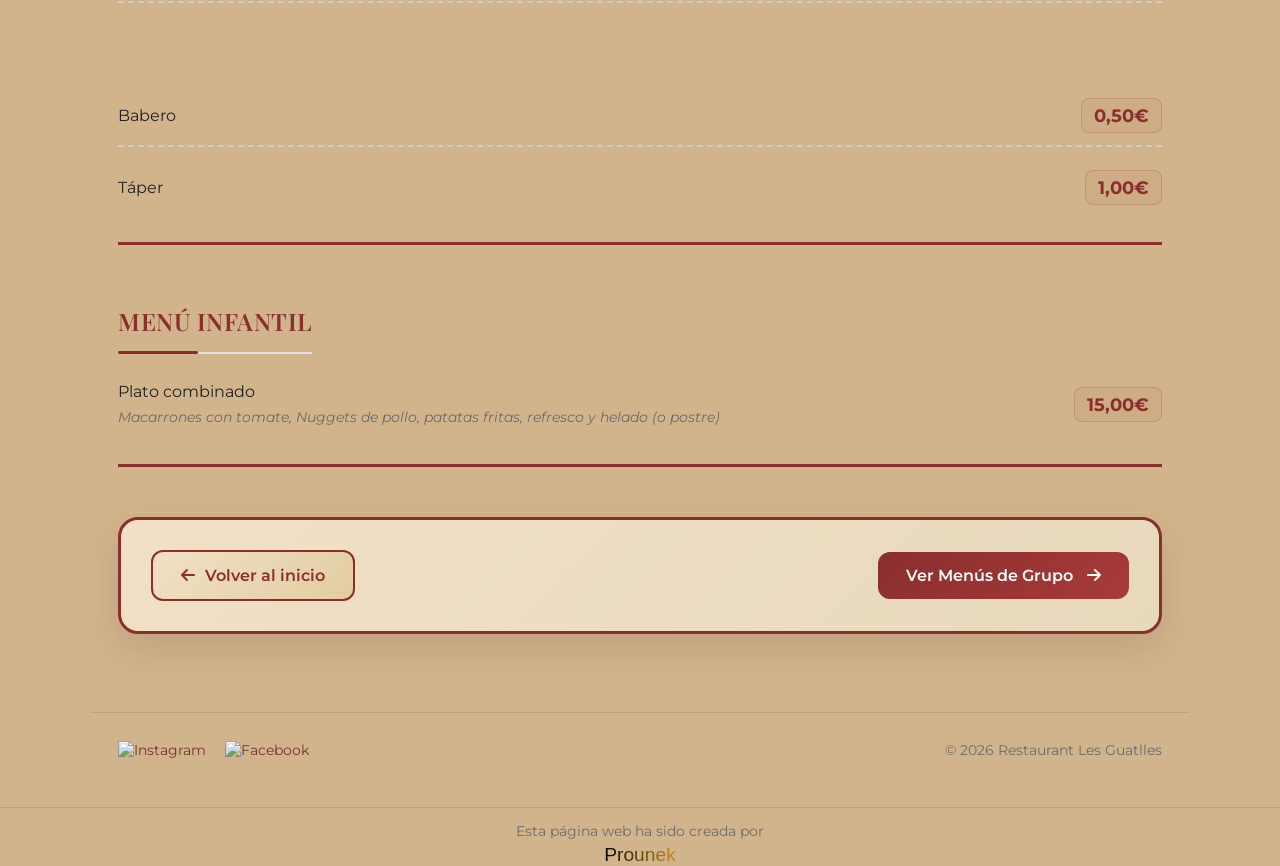
==== commit ae8dca72: "Update carta.html" ====
--- a/carta.html
+++ b/carta.html
@@ -25,6 +25,7 @@
       --card: #f1e0c6;
       --glass-bg: rgba(255,255,255,0.45);
       --header-offset: 96px;
+      --transition-smooth: cubic-bezier(0.4, 0, 0.2, 1);
     }
 
     * {
@@ -49,6 +50,7 @@
     a {
       color: var(--accent);
       text-decoration: none;
+      transition: all 0.3s var(--transition-smooth);
     }
 
     .container {
@@ -57,11 +59,11 @@
       padding: 28px;
     }
 
-    /* === ANIMACIONES DE ENTRADA === */
+    /* === ANIMACIONES DE ENTRADA PROFESIONALES === */
     @keyframes fadeInUp {
       from {
         opacity: 0;
-        transform: translateY(30px);
+        transform: translateY(40px);
       }
       to {
         opacity: 1;
@@ -69,10 +71,30 @@
       }
     }
 
+    @keyframes fadeIn {
+      from {
+        opacity: 0;
+      }
+      to {
+        opacity: 1;
+      }
+    }
+
+    @keyframes scaleIn {
+      from {
+        opacity: 0;
+        transform: scale(0.9);
+      }
+      to {
+        opacity: 1;
+        transform: scale(1);
+      }
+    }
+
     .animate-on-scroll {
       opacity: 0;
-      transform: translateY(30px);
-      transition: all 0.6s ease-out;
+      transform: translateY(40px);
+      transition: all 0.8s var(--transition-smooth);
     }
 
     .animate-on-scroll.animated {
@@ -89,28 +111,35 @@
       width: calc(100% - 40px);
       max-width: 1100px;
       background: var(--glass-bg);
-      backdrop-filter: blur(8px);
-      -webkit-backdrop-filter: blur(8px);
-      border-radius: 14px;
-      box-shadow: 0 8px 30px rgba(0,0,0,0.12);
+      backdrop-filter: blur(12px);
+      -webkit-backdrop-filter: blur(12px);
+      border-radius: 16px;
+      box-shadow: 0 10px 40px rgba(0,0,0,0.15);
       display: flex;
       align-items: center;
       justify-content: space-between;
       gap: 16px;
-      padding: 10px 18px;
+      padding: 12px 28px;
       z-index: 1200;
-      animation: fadeInDown 0.8s ease-out;
+      animation: fadeInDown 0.8s var(--transition-smooth) 0.2s both;
+      border: 1px solid rgba(255,255,255,0.2);
+      transition: all 0.4s var(--transition-smooth);
     }
 
     @keyframes fadeInDown {
       from {
         opacity: 0;
-        transform: translateX(-50%) translateY(-20px);
+        transform: translateX(-50%) translateY(-40px);
       }
       to {
         opacity: 1;
         transform: translateX(-50%) translateY(0);
       }
+    }
+
+    header:hover {
+      box-shadow: 0 15px 50px rgba(0,0,0,0.2);
+      transform: translateX(-50%) translateY(-2px);
     }
 
     .brand {
@@ -122,12 +151,17 @@
     .logo {
       width: 64px;
       height: 64px;
-      border-radius: 10px;
+      border-radius: 12px;
       overflow: hidden;
       flex: 0 0 64px;
       background-image: url('https://tse1.mm.bing.net/th/id/OIP.Gi4hYsIc4B3YbKDPpV0b8wAAAA?pid=Api');
       background-size: cover;
       background-position: center;
+      transition: all 0.4s var(--transition-smooth);
+    }
+
+    .logo:hover {
+      transform: rotate(5deg) scale(1.05);
     }
 
     h1 {
@@ -145,18 +179,39 @@
     }
 
     nav li {
-      padding: 6px 10px;
-      border-radius: 8px;
-      transition: all 0.3s ease;
+      padding: 8px 14px;
+      border-radius: 10px;
+      transition: all 0.3s var(--transition-smooth);
+      position: relative;
+      overflow: hidden;
     }
 
     nav li:hover {
       background: rgba(139, 46, 46, 0.1);
+      transform: translateY(-2px);
+    }
+
+    nav li::after {
+      content: '';
+      position: absolute;
+      bottom: 0;
+      left: 50%;
+      width: 0;
+      height: 2px;
+      background: var(--accent);
+      transition: all 0.3s var(--transition-smooth);
+      transform: translateX(-50%);
+    }
+
+    nav li:hover::after {
+      width: 70%;
     }
 
     nav a {
       font-weight: 600;
       cursor: pointer;
+      position: relative;
+      z-index: 2;
     }
 
     .hamburger {
@@ -164,7 +219,13 @@
       flex-direction: column;
       gap: 5px;
       cursor: pointer;
-      padding: 6px;
+      padding: 8px;
+      border-radius: 8px;
+      transition: all 0.3s var(--transition-smooth);
+    }
+
+    .hamburger:hover {
+      background: rgba(139, 46, 46, 0.1);
     }
 
     .hamburger span {
@@ -173,7 +234,19 @@
       background: #222;
       border-radius: 3px;
       display: block;
-      transition: all 0.3s ease;
+      transition: all 0.3s var(--transition-smooth);
+    }
+
+    .hamburger.active span:nth-child(1) {
+      transform: rotate(45deg) translate(6px, 6px);
+    }
+
+    .hamburger.active span:nth-child(2) {
+      opacity: 0;
+    }
+
+    .hamburger.active span:nth-child(3) {
+      transform: rotate(-45deg) translate(5px, -5px);
     }
 
     .nav-menu {
@@ -192,36 +265,56 @@
       background: none;
       border: none;
       cursor: pointer;
-      padding: 0;
-      transition: transform 0.3s ease;
+      padding: 4px;
+      transition: all 0.3s var(--transition-smooth);
+      border-radius: 4px;
     }
 
     .lang-switch button:hover {
-      transform: scale(1.1);
+      transform: scale(1.15);
+      background: rgba(139, 46, 46, 0.1);
     }
 
     .lang-switch img {
       width: 28px;
       height: 20px;
       border-radius: 3px;
-      box-shadow: 0 0 2px rgba(0,0,0,.15);
+      box-shadow: 0 2px 8px rgba(0,0,0,.1);
+      transition: all 0.3s var(--transition-smooth);
+    }
+
+    .lang-switch button:hover img {
+      box-shadow: 0 4px 12px rgba(0,0,0,.2);
     }
 
     /* === HERO SECTION === */
     .hero-banner {
       position: relative;
-      height: 40vh;
-      min-height: 300px;
+      height: 50vh;
+      min-height: 400px;
       display: flex;
       align-items: center;
       justify-content: center;
-      background-image: url('https://tse2.mm.bing.net/th/id/OIP.NeFWFeG1jl9k7wvETfMcuwHaIW?pid=Api');
+      background-image: url('https://tse2.mm.bing.net/th/id/OIP.O7ewhGLgfSO-NGCan1UeLAHaFj?pid=Api');
       background-size: cover;
       background-position: center;
+      background-attachment: fixed;
       color: #fff;
       text-align: center;
       margin-top: 84px;
-      animation: fadeInUp 1s ease-out 0.3s both;
+      animation: fadeIn 1.2s var(--transition-smooth);
+      overflow: hidden;
+    }
+
+    .hero-banner::before {
+      content: '';
+      position: absolute;
+      top: 0;
+      left: 0;
+      width: 100%;
+      height: 100%;
+      background: linear-gradient(135deg, rgba(0,0,0,0.6) 0%, rgba(0,0,0,0.4) 50%, rgba(0,0,0,0.2) 100%);
+      z-index: 1;
     }
 
     .hero-overlay {
@@ -230,31 +323,36 @@
       left: 0;
       width: 100%;
       height: 100%;
-      background: rgba(0,0,0,0.45);
+      background: rgba(0,0,0,0.3);
+      z-index: 1;
     }
 
     .hero-content {
       position: relative;
-      z-index: 1;
+      z-index: 2;
       max-width: 800px;
-      padding: 20px;
+      padding: 30px;
+      animation: scaleIn 1.5s var(--transition-smooth) 0.3s both;
     }
 
     .hero-content h1 {
-      font-size: 2.5rem;
+      font-size: 2.8rem;
       font-family: 'Playfair Display', serif;
-      margin-bottom: 12px;
+      margin-bottom: 15px;
+      text-shadow: 0 4px 20px rgba(0,0,0,0.5);
     }
 
     .hero-content p {
-      font-size: 1.2rem;
-      line-height: 1.4;
+      font-size: 1.3rem;
+      line-height: 1.6;
+      text-shadow: 0 2px 10px rgba(0,0,0,0.4);
     }
 
     /* === MAIN CONTENT === */
     main {
       margin-top: 24px;
       padding-bottom: 80px;
+      animation: fadeIn 1s var(--transition-smooth) 0.8s both;
     }
 
     section {
@@ -264,16 +362,35 @@
     /* === CARDS Y COMPONENTES === */
     .card {
       background: var(--card);
-      padding: 18px;
-      border-radius: 12px;
-      box-shadow: 0 6px 20px rgba(12,12,12,0.1);
-      margin-bottom: 20px;
-      transition: all 0.3s ease;
+      padding: 28px;
+      border-radius: 20px;
+      box-shadow: 0 10px 40px rgba(12,12,12,0.08);
+      margin-bottom: 30px;
+      transition: all 0.5s var(--transition-smooth);
+      position: relative;
+      overflow: hidden;
+    }
+
+    .card::before {
+      content: '';
+      position: absolute;
+      top: 0;
+      left: 0;
+      width: 100%;
+      height: 4px;
+      background: linear-gradient(90deg, var(--accent), #d2b48c);
+      transform: scaleX(0);
+      transform-origin: left;
+      transition: transform 0.5s var(--transition-smooth);
     }
 
     .card:hover {
-      transform: translateY(-5px);
-      box-shadow: 0 8px 25px rgba(12,12,12,0.15);
+      transform: translateY(-10px) scale(1.02);
+      box-shadow: 0 20px 60px rgba(12,12,12,0.15);
+    }
+
+    .card:hover::before {
+      transform: scaleX(1);
     }
 
     .muted {
@@ -283,20 +400,29 @@
     .menu-list {
       display: flex;
       flex-direction: column;
-      gap: 12px;
+      gap: 15px;
     }
 
     .menu-item {
       display: flex;
       justify-content: space-between;
-      border-bottom: 1px dashed #aaa;
-      padding-bottom: 8px;
-      transition: all 0.3s ease;
+      align-items: center;
+      border-bottom: 2px dashed #ccc;
+      padding-bottom: 12px;
+      padding-top: 8px;
+      transition: all 0.4s var(--transition-smooth);
+      position: relative;
     }
 
     .menu-item:hover {
-      transform: translateX(5px);
+      transform: translateX(10px);
       border-color: var(--accent);
+      padding-left: 10px;
+    }
+
+    .menu-item:hover .price {
+      transform: scale(1.1);
+      color: var(--accent);
     }
 
     .menu-item:last-child {
@@ -304,141 +430,142 @@
     }
 
     footer {
-      margin-top: 28px;
-      padding: 20px 0;
+      margin-top: 40px;
+      padding: 30px 0;
       color: var(--muted);
       font-size: 0.9rem;
       text-align: center;
       display: flex;
       justify-content: space-between;
       align-items: center;
-    }
-
-    /* === BÚSQUEDA EN CARTA === */
+      border-top: 1px solid rgba(0,0,0,0.1);
+      animation: fadeInUp 1s var(--transition-smooth);
+    }
+
+    /* === BÚSQUEDA EN CARTA MEJORADA === */
     .search-container {
-      margin-bottom: 20px;
+      margin-bottom: 30px;
+      position: relative;
     }
     
     .search-box {
       width: 100%;
-      padding: 12px 20px;
-      border: 1px solid #ddd;
-      border-radius: 25px;
-      font-size: 1rem;
-      transition: all 0.3s ease;
+      padding: 16px 25px;
+      border: 2px solid #ddd;
+      border-radius: 50px;
+      font-size: 1.1rem;
+      transition: all 0.4s var(--transition-smooth);
+      background: white;
+      box-shadow: 0 8px 25px rgba(0,0,0,0.05);
     }
     
     .search-box:focus {
       outline: none;
       border-color: var(--accent);
-      box-shadow: 0 0 0 3px rgba(139, 46, 46, 0.1);
-    }
-
-    /* === BOTONES === */
+      box-shadow: 0 0 0 4px rgba(139, 46, 46, 0.1), 0 12px 35px rgba(0,0,0,0.1);
+      transform: translateY(-2px);
+    }
+
+    .search-box::placeholder {
+      color: #999;
+      transition: all 0.3s var(--transition-smooth);
+    }
+
+    .search-box:focus::placeholder {
+      opacity: 0.5;
+      transform: translateX(10px);
+    }
+
+    /* === BOTONES MEJORADOS === */
     .btn {
-      padding: 10px 20px;
+      padding: 14px 28px;
       border: none;
-      border-radius: 6px;
+      border-radius: 12px;
       cursor: pointer;
       font-size: 1rem;
-      transition: all 0.3s ease;
+      font-weight: 600;
+      transition: all 0.4s var(--transition-smooth);
       display: inline-block;
       text-align: center;
+      position: relative;
+      overflow: hidden;
+    }
+    
+    .btn::before {
+      content: '';
+      position: absolute;
+      top: 50%;
+      left: 50%;
+      width: 0;
+      height: 0;
+      background: rgba(255,255,255,0.2);
+      border-radius: 50%;
+      transform: translate(-50%, -50%);
+      transition: width 0.6s, height 0.6s;
+    }
+    
+    .btn:hover::before {
+      width: 300px;
+      height: 300px;
     }
     
     .btn:hover {
-      transform: translateY(-2px);
+      transform: translateY(-5px);
+      box-shadow: 0 15px 30px rgba(0,0,0,0.2);
     }
     
     .btn-primary {
-      background: var(--accent);
+      background: linear-gradient(135deg, var(--accent), #a83a3a);
       color: white;
     }
     
     .btn-primary:hover {
-      background: #7a2727;
-      box-shadow: 0 4px 12px rgba(139, 46, 46, 0.3);
+      background: linear-gradient(135deg, #7a2727, #8b2e2e);
+      box-shadow: 0 10px 25px rgba(139, 46, 46, 0.4);
     }
 
     .btn-secondary {
-      background: #f1e0c6;
+      background: linear-gradient(135deg, #f1e0c6, #e2cda0);
       color: #8b2e2e;
       border: 2px solid #8b2e2e;
     }
     
     .btn-secondary:hover {
-      background: #e2cda0;
-    }
-
-    /* === SECCIONES DESPLEGABLES === */
-    .toggle-section.card {
-      padding: 18px;
-      border-radius: 12px;
-      box-shadow: 0 6px 20px rgba(12,12,12,0.1);
-      margin-bottom: 20px;
-      background: var(--card);
-      position: relative;
-      transition: all 0.3s ease;
-    }
-    
-    .toggle-section summary {
-      cursor: pointer;
-      font-weight: bold;
-      display: block;
-      font-size: 1.1rem;
-      padding: 12px 0;
-      list-style: none;
-    }
-
-    .toggle-section summary::-webkit-details-marker {
-      display: none;
-    }
-
-    .toggle-section summary .arrow {
-      float: right;
-      transition: transform 0.3s ease;
-    }
-
-    .toggle-section[open] summary .arrow {
-      transform: rotate(180deg);
-    }
-
-    .toggle-section .contenido {
-      max-height: 0;
-      overflow: hidden;
-      transition: max-height 0.5s ease-out;
-    }
-
-    .toggle-section[open] .contenido {
-      max-height: 5000px;
+      background: linear-gradient(135deg, #e2cda0, #d4b989);
+      transform: translateY(-5px);
     }
 
     /* WhatsApp flotante */
     .whatsapp-btn {
       position: fixed;
-      bottom: 20px;
-      right: 20px;
-      background: #25d366;
+      bottom: 30px;
+      right: 30px;
+      background: linear-gradient(135deg, #25d366, #1ebe57);
       border-radius: 50%;
-      width: 60px;
-      height: 60px;
+      width: 70px;
+      height: 70px;
       display: flex;
       align-items: center;
       justify-content: center;
-      box-shadow: 0 4px 12px rgba(0,0,0,.3);
+      box-shadow: 0 10px 30px rgba(37, 211, 102, 0.4);
       z-index: 1300;
-      transition: all 0.3s ease;
-      animation: fadeInUp 0.8s ease-out 1s both;
+      transition: all 0.4s var(--transition-smooth);
+      animation: fadeInUp 1s var(--transition-smooth) 1.2s both;
     }
     
     .whatsapp-btn:hover {
+      transform: scale(1.15) rotate(10deg);
+      box-shadow: 0 15px 40px rgba(37, 211, 102, 0.6);
+    }
+    
+    .whatsapp-btn img {
+      width: 40px;
+      height: 40px;
+      transition: transform 0.3s var(--transition-smooth);
+    }
+
+    .whatsapp-btn:hover img {
       transform: scale(1.1);
-      box-shadow: 0 6px 20px rgba(37, 211, 102, 0.4);
-    }
-    
-    .whatsapp-btn img {
-      width: 35px;
-      height: 35px;
     }
 
     /* === NAVEGACIÓN ENTRE PÁGINAS === */
@@ -446,11 +573,18 @@
       display: flex;
       justify-content: space-between;
       align-items: center;
-      margin: 40px 0;
-      padding: 20px;
-      background: var(--card);
-      border-radius: 12px;
-      border: 2px solid var(--accent);
+      margin: 50px 0;
+      padding: 30px;
+      background: linear-gradient(135deg, var(--card), #e8d8bc);
+      border-radius: 20px;
+      border: 3px solid var(--accent);
+      box-shadow: 0 15px 40px rgba(0,0,0,0.1);
+      transition: all 0.4s var(--transition-smooth);
+    }
+
+    .page-nav:hover {
+      transform: translateY(-5px);
+      box-shadow: 0 20px 50px rgba(0,0,0,0.15);
     }
 
     /* === RESPONSIVE === */
@@ -513,29 +647,39 @@
         right: 8px;
         margin-top:0;
         background: var(--glass-bg);
-        backdrop-filter: blur(8px);
-        -webkit-backdrop-filter: blur(8px);
-        border-radius: 12px;
-        padding: 12px;
+        backdrop-filter: blur(12px);
+        -webkit-backdrop-filter: blur(12px);
+        border-radius: 16px;
+        padding: 20px;
         flex-direction: column;
         display: none;
-        gap: 12px;
-        box-shadow: 0 8px 30px rgba(0,0,0,.18);
+        gap: 15px;
+        box-shadow: 0 15px 50px rgba(0,0,0,.2);
         z-index: 1250;
+        animation: slideInFromTop 0.4s var(--transition-smooth);
       }
       nav ul.active{ display:flex; }
       
-      .hero-content h1{font-size:1.8rem}
+      .hero-content h1{font-size:2.2rem}
+      .hero-content p{font-size:1.1rem}
+      
+      .hero-banner {
+        background-attachment: scroll;
+        height: 40vh;
+        min-height: 300px;
+      }
       
       .page-nav {
         flex-direction: column;
-        gap: 15px;
+        gap: 20px;
         text-align: center;
+        padding: 25px;
       }
     }
 
     @media (max-width:520px){
-      .hero-content h1{font-size:1.6rem}
+      .hero-content h1{font-size:1.8rem}
+      .hero-content p{font-size:1rem}
       
       header{
         padding: 1px 6px;
@@ -543,6 +687,34 @@
       .nav-menu{
         padding: 0px 3px;
         min-height: 22px;
+      }
+      
+      .hero-banner {
+        height: 35vh;
+        min-height: 250px;
+        margin-top: 70px;
+      }
+      
+      .menu-item {
+        flex-direction: column;
+        align-items: flex-start;
+        gap: 8px;
+      }
+      
+      .price {
+        align-self: flex-end;
+      }
+      
+      .whatsapp-btn {
+        bottom: 20px;
+        right: 20px;
+        width: 60px;
+        height: 60px;
+      }
+
+      .whatsapp-btn img {
+        width: 35px;
+        height: 35px;
       }
     }
 
@@ -552,30 +724,111 @@
       margin-right: auto;
     }
     
+    .social-icons a {
+      display: inline-block;
+      margin-right: 15px;
+      transition: all 0.3s var(--transition-smooth);
+    }
+    
+    .social-icons a:hover {
+      transform: translateY(-5px) scale(1.1);
+    }
+    
+    .social-icons img {
+      transition: all 0.3s var(--transition-smooth);
+      filter: grayscale(30%);
+    }
+    
+    .social-icons a:hover img {
+      filter: grayscale(0%) brightness(1.1);
+    }
+
+    /* Estilos para las categorías del menú */
     .menu-category {
-      margin-bottom: 30px;
-      padding-bottom: 20px;
-      border-bottom: 2px solid var(--accent);
-    }
-    
-    .menu-category h3 {
+      margin-bottom: 40px;
+      padding-bottom: 25px;
+      border-bottom: 3px solid var(--accent);
+      position: relative;
+      animation: fadeInUp 0.6s var(--transition-smooth);
+    }
+    
+    .menu-category h2 {
       color: var(--accent);
-      padding-bottom: 10px;
-      margin-bottom: 15px;
-      border-bottom: 1px solid #ddd;
+      padding-bottom: 15px;
+      margin-bottom: 20px;
+      border-bottom: 2px solid #e0e0e0;
+      position: relative;
+      display: inline-block;
+    }
+    
+    .menu-category h2::after {
+      content: '';
+      position: absolute;
+      bottom: -2px;
+      left: 0;
+      width: 80px;
+      height: 3px;
+      background: var(--accent);
+      border-radius: 2px;
     }
     
     .price {
       font-weight: bold;
       color: var(--accent);
       white-space: nowrap;
+      font-size: 1.1rem;
+      transition: all 0.3s var(--transition-smooth);
+      background: rgba(139, 46, 46, 0.05);
+      padding: 6px 12px;
+      border-radius: 8px;
+      border: 1px solid rgba(139, 46, 46, 0.2);
     }
     
     .description {
       font-size: 0.9rem;
       color: var(--muted);
       font-style: italic;
-      margin-top: 4px;
+      margin-top: 6px;
+      line-height: 1.4;
+      transition: all 0.3s var(--transition-smooth);
+    }
+
+    .menu-item:hover .description {
+      color: #555;
+      transform: translateX(5px);
+    }
+
+    /* Scroll personalizado */
+    ::-webkit-scrollbar {
+      width: 10px;
+    }
+    
+    ::-webkit-scrollbar-track {
+      background: #f1f1f1;
+      border-radius: 5px;
+    }
+    
+    ::-webkit-scrollbar-thumb {
+      background: var(--accent);
+      border-radius: 5px;
+      transition: all 0.3s var(--transition-smooth);
+    }
+    
+    ::-webkit-scrollbar-thumb:hover {
+      background: #7a2727;
+    }
+
+    /* Efecto de resaltado en búsqueda */
+    .highlight-search {
+      background-color: rgba(255, 255, 0, 0.3);
+      padding: 2px 4px;
+      border-radius: 4px;
+      animation: pulseHighlight 1.5s var(--transition-smooth);
+    }
+
+    @keyframes pulseHighlight {
+      0%, 100% { background-color: rgba(255, 255, 0, 0.3); }
+      50% { background-color: rgba(255, 255, 0, 0.6); }
     }
   </style>
 </head>
@@ -627,6 +880,7 @@
     <!-- Barra de búsqueda -->
     <div class="search-container">
       <input type="text" class="search-box" id="cartaSearch" placeholder="Buscar en la carta (ej: ensalada, cordero, bacalao)..." aria-label="Buscar en la carta" data-i18n-placeholder="search_placeholder">
+      <div style="text-align: center; margin-top: 10px; font-size: 0.9rem; color: var(--muted);" id="searchResults"></div>
     </div>
 
     <!-- PRIMEROS PLATOS -->
@@ -845,11 +1099,11 @@
     <!-- NAVEGACIÓN ENTRE PÁGINAS -->
     <div class="page-nav">
       <a href="index.html" class="btn btn-secondary">
-        <i class="fas fa-arrow-left" style="margin-right: 8px;"></i><span data-i18n="volver_inicio">Volver al inicio</span>
+        <i class="fas fa-arrow-left" style="margin-right: 10px;"></i><span data-i18n="volver_inicio">Volver al inicio</span>
       </a>
       
       <a href="menu-grupos.html" class="btn btn-primary">
-        <span data-i18n="ver_grupos">Ver Menús de Grupo</span> <i class="fas fa-arrow-right" style="margin-left: 8px;"></i>
+        <span data-i18n="ver_grupos">Ver Menús de Grupo</span> <i class="fas fa-arrow-right" style="margin-left: 10px;"></i>
       </a>
     </div>
   </main>
@@ -857,15 +1111,43 @@
   <!-- FOOTER -->
   <footer class="container" role="contentinfo">
     <span class="social-icons" aria-label="Redes sociales">
-      <a href="https://www.instagram.com/restaurantlesguatlles/?hl=es" target="_blank" rel="noopener">
-        <img src="https://upload.wikimedia.org/wikipedia/commons/a/a5/Instagram_icon.png" alt="Instagram" width="20" height="20">
+      <a href="https://www.instagram.com/restaurantlesguatlles/?hl=es" target="_blank" rel="noopener" aria-label="Instagram">
+        <img src="https://upload.wikimedia.org/wikipedia/commons/a/a5/Instagram_icon.png" alt="Instagram" width="22" height="22">
       </a>
-      <a href="https://www.facebook.com/Restaurantlesguatlles/?locale=es_ES" target="_blank" rel="noopener">
-        <img src="https://upload.wikimedia.org/wikipedia/commons/1/1b/Facebook_icon.svg" alt="Facebook" width="20" height="20">
+      <a href="https://www.facebook.com/Restaurantlesguatlles/?locale=es_ES" target="_blank" rel="noopener" aria-label="Facebook">
+        <img src="https://upload.wikimedia.org/wikipedia/commons/1/1b/Facebook_icon.svg" alt="Facebook" width="22" height="22">
       </a>
     </span>
     <span>© <span id="year"></span> <span data-i18n="title">Restaurant Les Guatlles</span></span>
   </footer>
+
+      <!-- FIRMA DE DESARROLLO -->
+    <div style="
+        margin-top: 20px;
+        padding-top: 15px;
+        border-top: 1px solid rgba(0,0,0,0.1);
+        width: 100%;
+        text-align: center;
+        font-size: 0.85rem;
+        color: var(--muted);
+    ">
+        Esta página web ha sido creada por<br>
+        <a href="https://prounek.com" target="_blank" rel="noopener" style="text-decoration: none;">
+        <span style="
+            font-family: 'Poppins', sans-serif;
+            font-weight: 400;
+            font-size: 1.2rem;
+            background: linear-gradient(90deg, #000000, #c89116);
+            -webkit-background-clip: text;
+            -webkit-text-fill-color: transparent;
+            background-clip: text;
+            display: inline-block;
+            margin-top: 5px;
+            transition: all 0.3s var(--transition-smooth);
+        ">Prounek</span>
+        </a>
+    </div>
+</footer>
 
   <!-- BOTÓN WHATSAPP -->
   <a href="https://wa.me/34977809022" class="whatsapp-btn" target="_blank" rel="noopener" aria-label="Abrir WhatsApp">
@@ -891,69 +1173,166 @@
       initializeLanguage();
     });
 
-    // === SISTEMA DE BÚSQUEDA ===
+    // === SISTEMA DE BÚSQUEDA MEJORADO ===
     function initializeSearch() {
       const cartaSearch = document.getElementById('cartaSearch');
+      const searchResults = document.getElementById('searchResults');
+      
       if (cartaSearch) {
         cartaSearch.addEventListener('input', function(e) {
-          filterMenuItems(e.target.value.toLowerCase());
+          const results = filterMenuItems(e.target.value.toLowerCase().trim());
+          updateSearchResults(results);
+        });
+        
+        // Efecto de enfoque
+        cartaSearch.addEventListener('focus', function() {
+          this.style.transform = 'translateY(-3px)';
+          this.style.boxShadow = '0 15px 40px rgba(0,0,0,0.1)';
+        });
+        
+        cartaSearch.addEventListener('blur', function() {
+          this.style.transform = 'translateY(0)';
+          this.style.boxShadow = '0 8px 25px rgba(0,0,0,0.05)';
         });
       }
     }
 
     function filterMenuItems(searchTerm) {
       const menuItems = document.querySelectorAll('.menu-item');
+      let foundCount = 0;
+      const originalTexts = new Map();
+      
+      // Guardar textos originales si es la primera vez
+      if (!window.menuOriginalTexts) {
+        window.menuOriginalTexts = new Map();
+        menuItems.forEach(item => {
+          const key = item.getAttribute('data-i18n-key');
+          if (key) {
+            const nameElement = item.querySelector('[data-i18n-name]') || item.querySelector('div:not(.price):not(.description)');
+            const descElement = item.querySelector('.description');
+            window.menuOriginalTexts.set(key, {
+              name: nameElement ? nameElement.textContent : '',
+              desc: descElement ? descElement.textContent : ''
+            });
+          }
+        });
+      }
       
       menuItems.forEach(item => {
         const text = item.textContent.toLowerCase();
-        if (text.includes(searchTerm)) {
+        
+        if (searchTerm === '' || text.includes(searchTerm)) {
           item.style.display = 'flex';
-          
-          // Animación de aparición
-          item.style.opacity = '0';
-          item.style.transform = 'translateX(-10px)';
-          setTimeout(() => {
-            item.style.transition = 'all 0.3s ease';
-            item.style.opacity = '1';
-            item.style.transform = 'translateX(0)';
-          }, 50);
+          item.style.opacity = '1';
+          item.style.transform = 'translateX(0)';
+          foundCount++;
+          
+          // Resaltar texto de búsqueda
+          if (searchTerm !== '') {
+            highlightSearchText(item, searchTerm);
+          } else {
+            removeHighlight(item);
+          }
         } else {
           item.style.display = 'none';
+          item.style.opacity = '0';
+          item.style.transform = 'translateX(-20px)';
         }
       });
       
-      // Mostrar mensaje si no hay resultados
+      // Mostrar/Ocultar categorías
       const categories = document.querySelectorAll('.menu-category');
       categories.forEach(category => {
         const visibleItems = category.querySelectorAll('.menu-item[style*="display: flex"]');
         if (visibleItems.length === 0) {
-          category.style.opacity = '0.5';
+          category.style.opacity = '0.3';
+          category.style.pointerEvents = 'none';
         } else {
           category.style.opacity = '1';
+          category.style.pointerEvents = 'auto';
+          
+          // Animación para categorías con resultados
+          category.style.animation = 'none';
+          setTimeout(() => {
+            category.style.animation = 'fadeInUp 0.6s cubic-bezier(0.4, 0, 0.2, 1)';
+          }, 10);
         }
       });
+      
+      return foundCount;
+    }
+
+    function highlightSearchText(item, searchTerm) {
+      const elements = item.querySelectorAll('div:not(.price)');
+      elements.forEach(element => {
+        const originalText = element.textContent;
+        const regex = new RegExp(`(${searchTerm})`, 'gi');
+        const highlightedText = originalText.replace(regex, '<span class="highlight-search">$1</span>');
+        
+        if (highlightedText !== originalText) {
+          element.innerHTML = highlightedText;
+        }
+      });
+    }
+
+    function removeHighlight(item) {
+      const elements = item.querySelectorAll('div:not(.price)');
+      elements.forEach(element => {
+        if (element.innerHTML.includes('highlight-search')) {
+          const key = item.getAttribute('data-i18n-key');
+          if (key && window.menuOriginalTexts && window.menuOriginalTexts.has(key)) {
+            const original = window.menuOriginalTexts.get(key);
+            if (element.hasAttribute('data-i18n-name') || !element.querySelector('.description')) {
+              element.textContent = original.name;
+            } else if (element.classList.contains('description')) {
+              element.textContent = original.desc;
+            }
+          } else {
+            element.innerHTML = element.textContent;
+          }
+        }
+      });
+    }
+
+    function updateSearchResults(count) {
+      const searchResults = document.getElementById('searchResults');
+      if (searchResults) {
+        if (count === 0 && document.getElementById('cartaSearch').value !== '') {
+          searchResults.textContent = 'No se encontraron resultados. Intenta con otra búsqueda.';
+          searchResults.style.color = '#8b2e2e';
+          searchResults.style.fontWeight = '500';
+        } else if (document.getElementById('cartaSearch').value !== '') {
+          searchResults.textContent = `Se encontraron ${count} platos`;
+          searchResults.style.color = '#2e8b57';
+          searchResults.style.fontWeight = '500';
+        } else {
+          searchResults.textContent = '';
+        }
+      }
     }
 
     // === ANIMACIONES AL SCROLL ===
     function initializeScrollAnimations() {
       const observerOptions = {
-        threshold: 0.1,
+        threshold: 0.05,
         rootMargin: '0px 0px -50px 0px'
       };
       
       const observer = new IntersectionObserver(function(entries) {
         entries.forEach(entry => {
           if (entry.isIntersecting) {
-            entry.target.classList.add('animated');
+            setTimeout(() => {
+              entry.target.classList.add('animated');
+            }, 200);
             
-            // Efecto escalonado para los elementos del menú
+            // Efecto escalonado para los items del menú
             if (entry.target.classList.contains('menu-category')) {
               const menuItems = entry.target.querySelectorAll('.menu-item');
               menuItems.forEach((item, index) => {
                 setTimeout(() => {
                   item.style.opacity = '0';
                   item.style.transform = 'translateX(-20px)';
-                  item.style.transition = 'all 0.5s ease';
+                  item.style.transition = 'all 0.5s cubic-bezier(0.4, 0, 0.2, 1)';
                   setTimeout(() => {
                     item.style.opacity = '1';
                     item.style.transform = 'translateX(0)';
@@ -979,6 +1358,7 @@
       function toggleMenu() {
         const expanded = hamburger.getAttribute('aria-expanded') === 'true';
         hamburger.setAttribute('aria-expanded', String(!expanded));
+        hamburger.classList.toggle('active');
         navLinks.classList.toggle('active');
       }
       
@@ -991,6 +1371,7 @@
         link.addEventListener('click', () => {
           navLinks.classList.remove('active');
           hamburger.setAttribute('aria-expanded','false');
+          hamburger.classList.remove('active');
         });
       });
     }
@@ -1263,41 +1644,44 @@
             const key = item.getAttribute('data-i18n-key');
             if (key && translations[lang]) {
               // Nombre del plato
-              const nameElement = item.querySelector('[data-i18n-name]');
+              const nameElement = item.querySelector('[data-i18n]');
               if (nameElement) {
-                const nameKey = nameElement.getAttribute('data-i18n-name');
+                const nameKey = nameElement.getAttribute('data-i18n');
                 if (translations[lang][nameKey]) {
                   nameElement.textContent = translations[lang][nameKey];
                 }
               }
               
               // Descripción del plato
-              const descElement = item.querySelector('[data-i18n-desc]');
-              if (descElement) {
-                const descKey = descElement.getAttribute('data-i18n-desc');
-                if (translations[lang][descKey]) {
-                  descElement.textContent = translations[lang][descKey];
+              const descElements = item.querySelectorAll('[data-i18n]');
+              descElements.forEach(descEl => {
+                const descKey = descEl.getAttribute('data-i18n');
+                if (descKey.includes('_desc') && translations[lang][descKey]) {
+                  descEl.textContent = translations[lang][descKey];
                 }
+              });
+              
+              // Si no tiene elementos separados, traducir el texto directamente
+              const nameKey = key + '_name';
+              const descKey = key + '_desc';
+              
+              if (translations[lang][nameKey]) {
+                // Buscar el primer div que no sea precio ni descripción
+                const textDivs = item.querySelectorAll('div:not(.price):not(.description)');
+                textDivs.forEach(div => {
+                  if (!div.querySelector('.description') && !div.classList.contains('price')) {
+                    const existingText = div.textContent;
+                    if (existingText && !existingText.includes('€')) {
+                      div.textContent = translations[lang][nameKey];
+                    }
+                  }
+                });
               }
               
-              // Si no tiene elementos separados, traducir el texto directamente
-              if (!nameElement) {
-                const nameKey = key + '_name';
-                const descKey = key + '_desc';
-                
-                if (translations[lang][nameKey]) {
-                  // Buscar el primer div que no sea precio ni descripción
-                  const textDiv = item.querySelector('div:not(.price):not(.description)');
-                  if (textDiv && !textDiv.querySelector('.description')) {
-                    textDiv.textContent = translations[lang][nameKey];
-                  }
-                }
-                
-                // Actualizar descripción si existe
-                const descElement = item.querySelector('.description');
-                if (descElement && translations[lang][descKey]) {
-                  descElement.textContent = translations[lang][descKey];
-                }
+              // Actualizar descripción si existe
+              const descElement = item.querySelector('.description');
+              if (descElement && translations[lang][descKey]) {
+                descElement.textContent = translations[lang][descKey];
               }
             }
           });
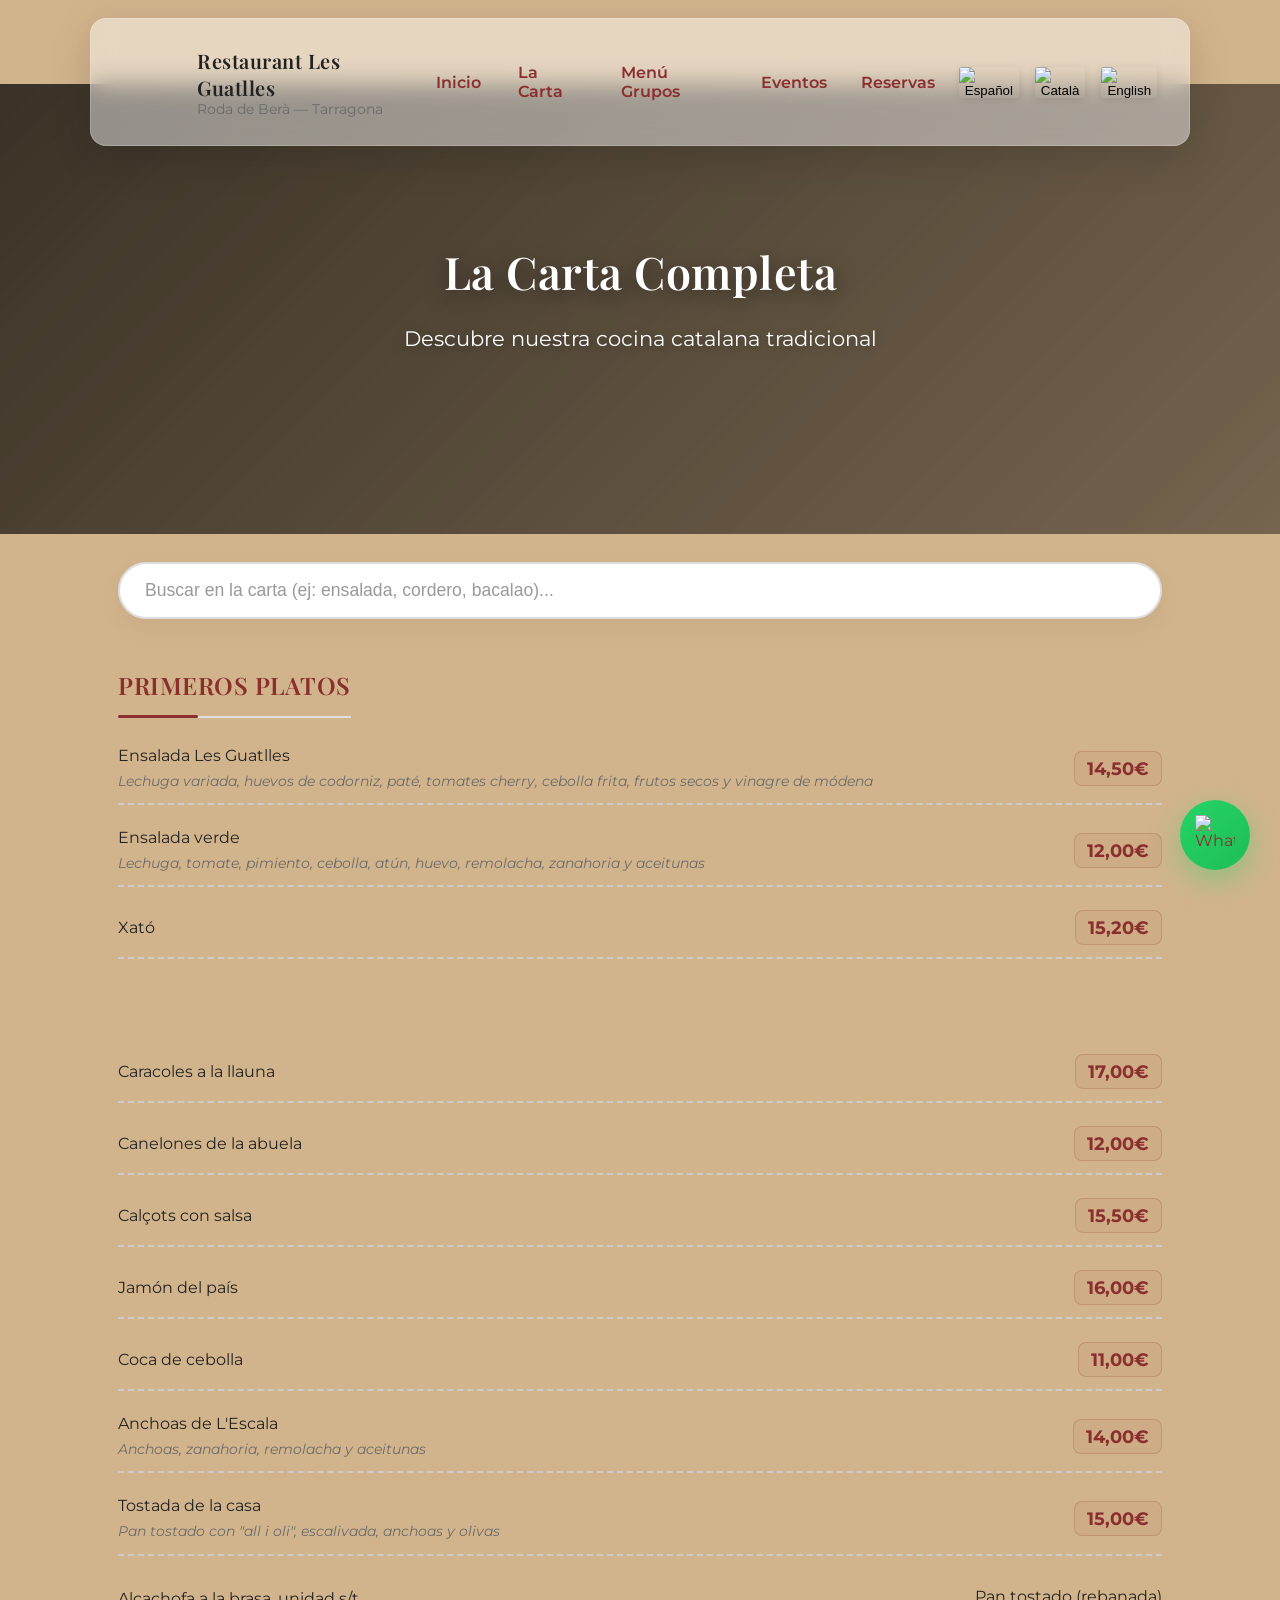
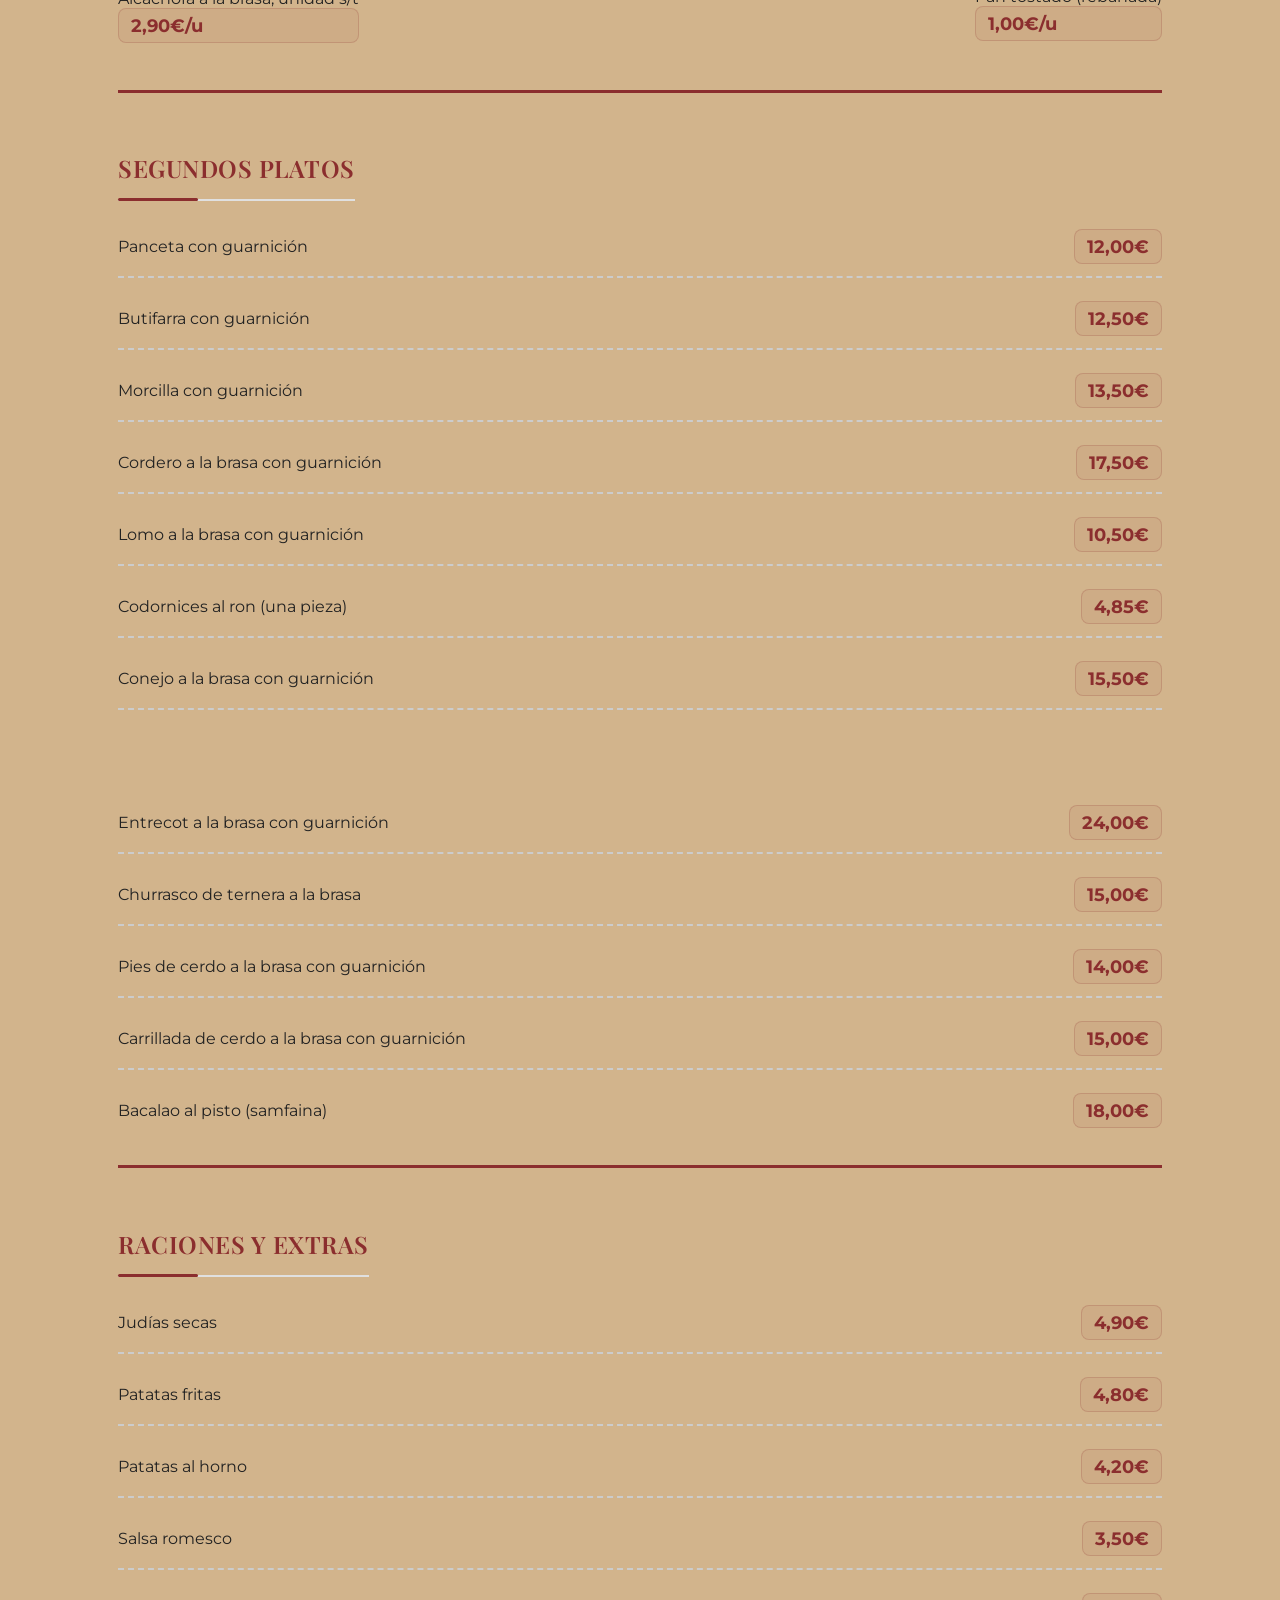
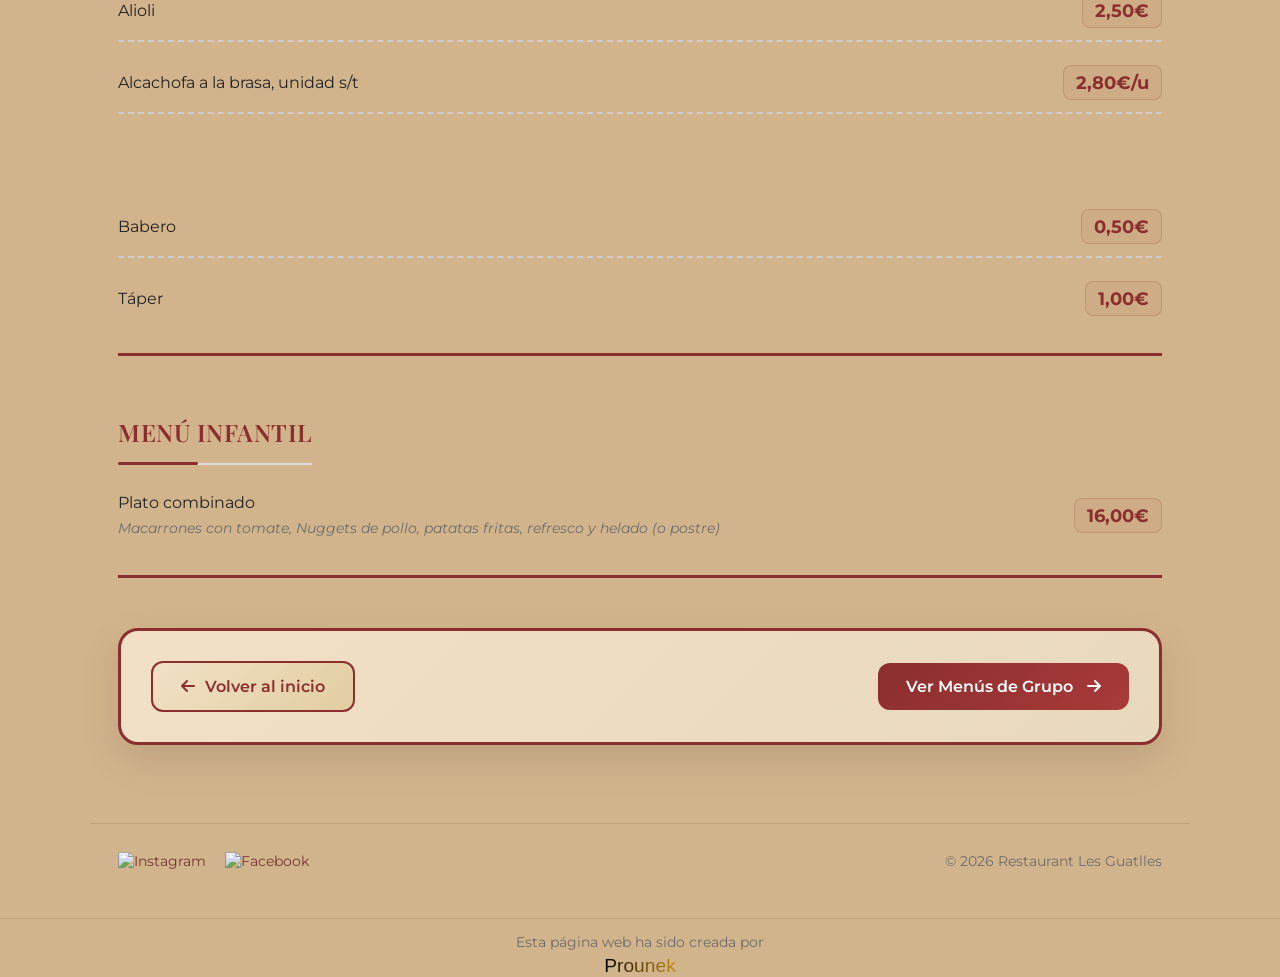
==== commit 7003fe0d: "Update menu item prices and names Updated menu prices for various items, including salads, main cour" ====
--- a/carta.html
+++ b/carta.html
@@ -893,7 +893,7 @@
             <div data-i18n="ensalada_guatlles_name">Ensalada Les Guatlles</div>
             <div class="description" data-i18n="ensalada_guatlles_desc">Lechuga variada, huevos de codorniz, paté, tomates cherry, cebolla frita, frutos secos y vinagre de módena</div>
           </div>
-          <div class="price">13,90€</div>
+          <div class="price">14,50€</div>
         </div>
         
         <div class="menu-item" data-i18n-key="ensalada_verde">
@@ -901,42 +901,42 @@
             <div data-i18n="ensalada_verde_name">Ensalada verde</div>
             <div class="description" data-i18n="ensalada_verde_desc">Lechuga, tomate, pimiento, cebolla, atún, huevo, remolacha, zanahoria y aceitunas</div>
           </div>
-          <div class="price">11,90€</div>
+          <div class="price">12,00€</div>
         </div>
         
         <div class="menu-item" data-i18n-key="xato">
           <div data-i18n="xato_name">Xató</div>
-          <div class="price">14,90€</div>
+          <div class="price">15,20€</div>
         </div>
         
         <div class="menu-item" data-i18n-key="escalivada">
           <div data-i18n="escalivada_name">Escalivada (pimiento y berenjena)</div>
-          <div class="price">14,90€</div>
+          <div class="price">15,30€</div>
         </div>
         
         <div class="menu-item" data-i18n-key="caracoles">
           <div data-i18n="caracoles_name">Caracoles a la llauna</div>
-          <div class="price">16,80€</div>
+          <div class="price">17,00€</div>
         </div>
         
         <div class="menu-item" data-i18n-key="canelones">
           <div data-i18n="canelones_name">Canelones de la abuela</div>
-          <div class="price">11,20€</div>
+          <div class="price">12,00€</div>
         </div>
         
         <div class="menu-item" data-i18n-key="calçots">
           <div data-i18n="calçots_name">Calçots con salsa</div>
-          <div class="price">15,00€</div>
+          <div class="price">15,50€</div>
         </div>
         
         <div class="menu-item" data-i18n-key="jamon">
-          <div data-i18n="jamon_name">Jamón del país</div>
-          <div class="price">11,00€</div>
+          <div data-i18n="jamon_name">Jamón Ibérico</div>
+          <div class="price">16,00€</div>
         </div>
         
         <div class="menu-item" data-i18n-key="coca">
           <div data-i18n="coca_name">Coca de cebolla</div>
-          <div class="price">9,50€</div>
+          <div class="price">11,00€</div>
         </div>
         
         <div class="menu-item" data-i18n-key="anchoas">
@@ -944,7 +944,7 @@
             <div data-i18n="anchoas_name">Anchoas de L'Escala</div>
             <div class="description" data-i18n="anchoas_desc">Anchoas, zanahoria, remolacha y aceitunas</div>
           </div>
-          <div class="price">13,80€</div>
+          <div class="price">14,00€</div>
         </div>
         
         <div class="menu-item" data-i18n-key="tostada">
@@ -952,8 +952,20 @@
             <div data-i18n="tostada_name">Tostada de la casa</div>
             <div class="description" data-i18n="tostada_desc">Pan tostado con "all i oli", escalivada, anchoas y olivas</div>
           </div>
-          <div class="price">13,90€</div>
-        </div>
+          <div class="price">15,00€</div>
+        </div> 
+
+        <div class="menu-item" data-i18n-key="alcachofa">
+          <div>
+            <div data-i18n="alcachofa_name">Alcachofa a la brasa, unidad s/t</div>
+          <div class="price">2,90€/u</div>
+        </div>
+
+        <div class="menu-item" data-i18n-key="patorrat">
+          <div>
+            <div data-i18n="patorrat_name">Pan tostado (rebanada)</div>
+          <div class="price">1,00€/u</div>
+        </div> 
       </div>
     </section>
 
@@ -964,22 +976,22 @@
       <div class="menu-list">
         <div class="menu-item" data-i18n-key="panceta">
           <div data-i18n="panceta_name">Panceta con guarnición</div>
-          <div class="price">11,50€</div>
+          <div class="price">12,00€</div>
         </div>
         
         <div class="menu-item" data-i18n-key="butifarra">
           <div data-i18n="butifarra_name">Butifarra con guarnición</div>
-          <div class="price">11,50€</div>
+          <div class="price">12,50€</div>
         </div>
         
         <div class="menu-item" data-i18n-key="morcilla">
           <div data-i18n="morcilla_name">Morcilla con guarnición</div>
-          <div class="price">12,50€</div>
+          <div class="price">13,50€</div>
         </div>
         
         <div class="menu-item" data-i18n-key="cordero">
           <div data-i18n="cordero_name">Cordero a la brasa con guarnición</div>
-          <div class="price">16,60€</div>
+          <div class="price">17,50€</div>
         </div>
         
         <div class="menu-item" data-i18n-key="lomo">
@@ -989,42 +1001,42 @@
         
         <div class="menu-item" data-i18n-key="codornices">
           <div data-i18n="codornices_name">Codornices al ron (una pieza)</div>
-          <div class="price">4,45€</div>
+          <div class="price">4,85€</div>
         </div>
         
         <div class="menu-item" data-i18n-key="conejo">
           <div data-i18n="conejo_name">Conejo a la brasa con guarnición</div>
-          <div class="price">14,50€</div>
+          <div class="price">15,50€</div>
         </div>
         
         <div class="menu-item" data-i18n-key="picanton">
           <div data-i18n="picanton_name">Picantón a la brasa con guarnición</div>
-          <div class="price">14,50€</div>
+          <div class="price">15,50€</div>
         </div>
         
         <div class="menu-item" data-i18n-key="entrecot">
           <div data-i18n="entrecot_name">Entrecot a la brasa con guarnición</div>
-          <div class="price">21,00€</div>
+          <div class="price">24,00€</div>
         </div>
         
         <div class="menu-item" data-i18n-key="churrasco">
           <div data-i18n="churrasco_name">Churrasco de ternera a la brasa</div>
-          <div class="price">14,00€</div>
+          <div class="price">15,00€</div>
         </div>
         
         <div class="menu-item" data-i18n-key="pies">
           <div data-i18n="pies_name">Pies de cerdo a la brasa con guarnición</div>
-          <div class="price">13,00€</div>
+          <div class="price">14,00€</div>
         </div>
         
         <div class="menu-item" data-i18n-key="carrillada">
           <div data-i18n="carrillada_name">Carrillada de cerdo a la brasa con guarnición</div>
-          <div class="price">14,00€</div>
+          <div class="price">15,00€</div>
         </div>
         
         <div class="menu-item" data-i18n-key="bacalao">
           <div data-i18n="bacalao_name">Bacalao al pisto (samfaina)</div>
-          <div class="price">17,00€</div>
+          <div class="price">18,00€</div>
         </div>
       </div>
     </section>
@@ -1036,17 +1048,17 @@
       <div class="menu-list">
         <div class="menu-item" data-i18n-key="judias">
           <div data-i18n="judias_name">Judías secas</div>
-          <div class="price">4,70€</div>
+          <div class="price">4,90€</div>
         </div>
         
         <div class="menu-item" data-i18n-key="patatas_fritas">
           <div data-i18n="patatas_fritas_name">Patatas fritas</div>
-          <div class="price">4,50€</div>
+          <div class="price">4,80€</div>
         </div>
         
         <div class="menu-item" data-i18n-key="patatas_horno">
           <div data-i18n="patatas_horno_name">Patatas al horno</div>
-          <div class="price">3,90€</div>
+          <div class="price">4,20€</div>
         </div>
         
         <div class="menu-item" data-i18n-key="romesco">
@@ -1091,7 +1103,7 @@
             <div data-i18n="infantil_name">Plato combinado</div>
             <div class="description" data-i18n="infantil_desc">Macarrones con tomate, Nuggets de pollo, patatas fritas, refresco y helado (o postre)</div>
           </div>
-          <div class="price">15,00€</div>
+          <div class="price">16,00€</div>
         </div>
       </div>
     </section>
@@ -1420,6 +1432,8 @@
           "anchoas_desc": "Anchoas, zanahoria, remolacha y aceitunas",
           "tostada_name": "Tostada de la casa",
           "tostada_desc": "Pan tostado con \"all i oli\", escalivada, anchoas y olivas",
+          "alcachofa_name": "Alcachofa a la brasa, unidad s/t",
+          "patorrat_name": "Pan tostado (rebanada)",
           
           // Segundos platos
           "panceta_name": "Panceta con guarnición",
@@ -1496,6 +1510,8 @@
           "anchoas_desc": "Seitons, pastanaga, remolatxa i olives",
           "tostada_name": "Torrada de la casa",
           "tostada_desc": "Pa torrat amb \"all i oli\", escalivada, seitons i olives",
+          "alcachofa_name": "Carxofa a la brasa unitat s/t",
+          "patorrat_name": "Pa torrat (llesca)",
           
           // Segundos platos
           "panceta_name": "Panceta amb guarnició",
@@ -1572,6 +1588,8 @@
           "anchoas_desc": "Anchovies, carrot, beetroot and olives",
           "tostada_name": "House toast",
           "tostada_desc": "Toasted bread with \"aioli\", grilled vegetables, anchovies and olives",
+          "alcachofa_name": "Grilled artichoke unit s/t",
+          "patorrat_name": "Toasted bread (slice)",
           
           // Segundos platos
           "panceta_name": "Pork belly with garnish",
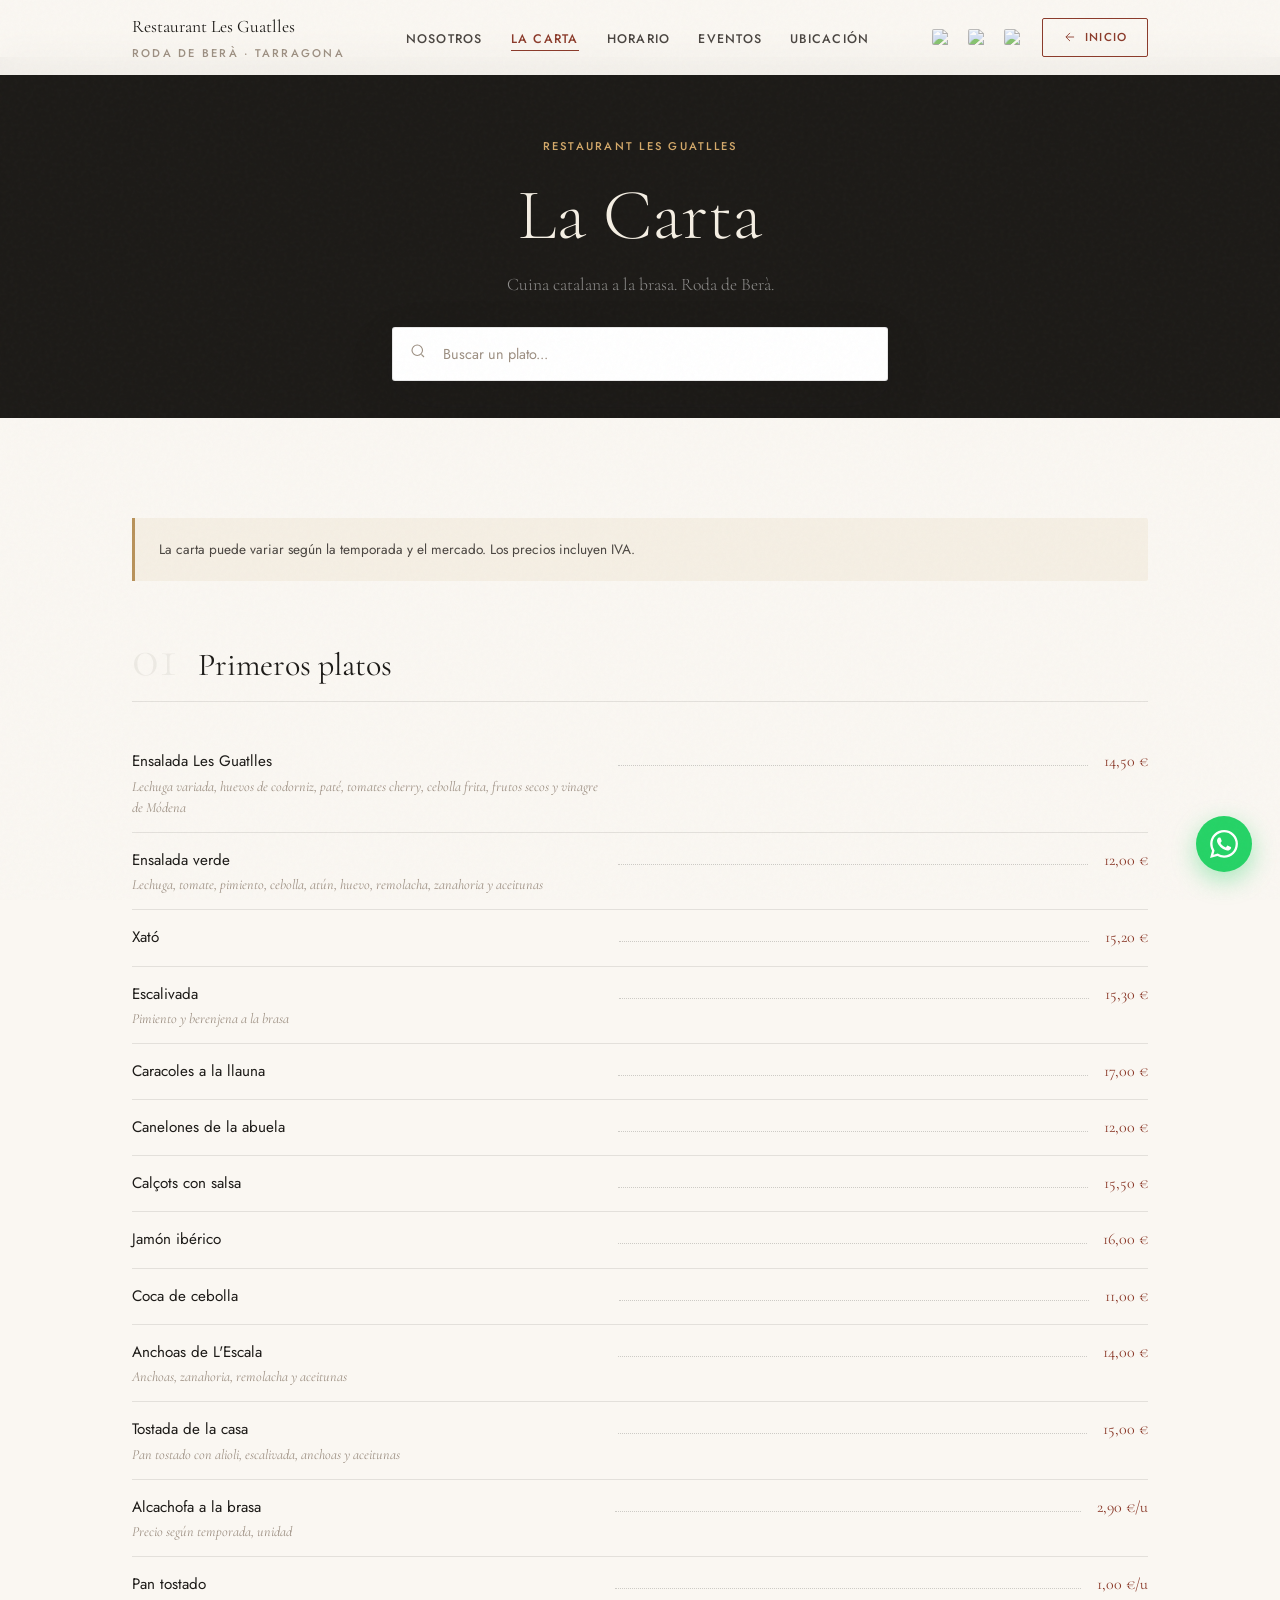
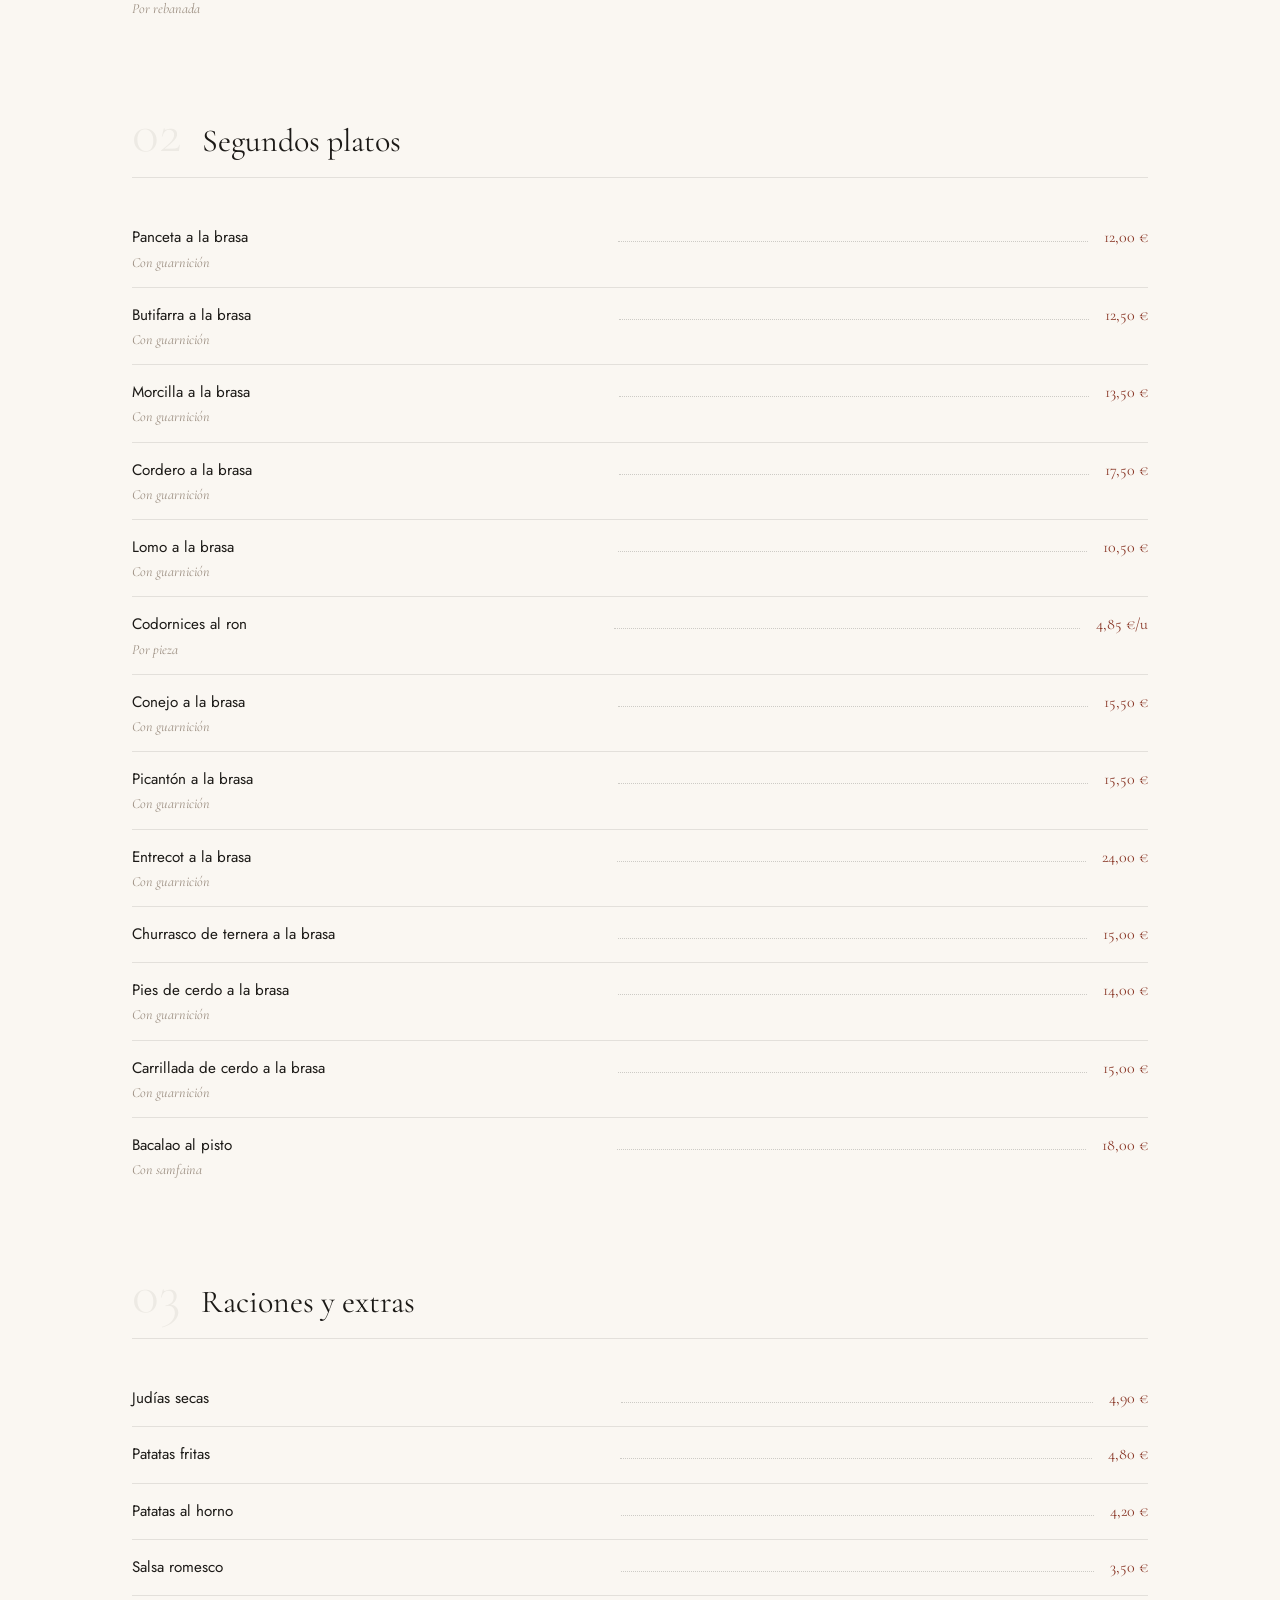
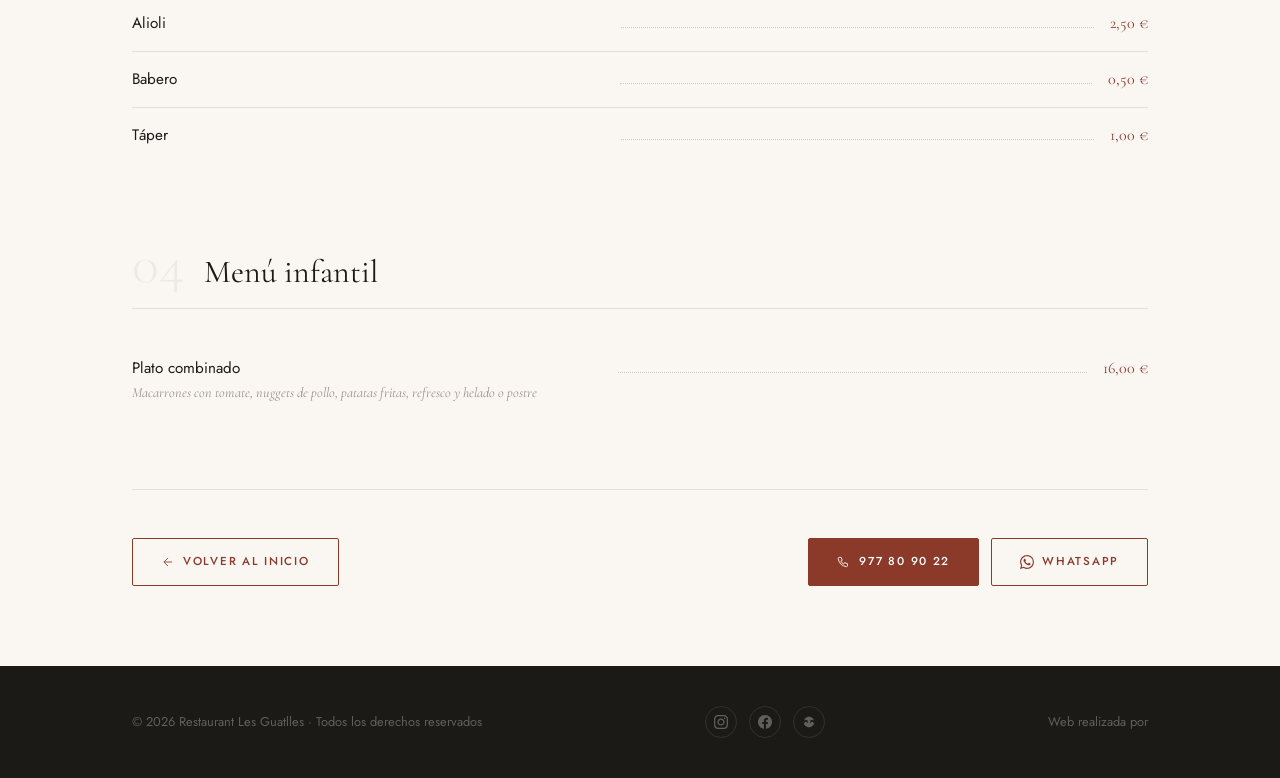
==== commit 517cb298: "Rename pagina carta to carta.html" ====
--- a/carta.html
+++ b/carta.html
@@ -1,1711 +1,1196 @@
 <!doctype html>
 <html lang="es">
 <head>
+  <script async src="https://pagead2.googlesyndication.com/pagead/js/adsbygoogle.js?client=ca-pub-1579648661446718"
+     crossorigin="anonymous"></script>
   <meta charset="utf-8" />
   <meta name="viewport" content="width=device-width,initial-scale=1" />
-  <title>La Carta — Restaurant Les Guatlles</title>
-  <meta name="description" content="Carta completa del Restaurant Les Guatlles: cocina catalana tradicional en Roda de Berà." />
+  <title>Carta - Restaurant Les Guatlles</title>
+        <!-- Verificación Google -->
+  <meta name="google-site-verification" content="Jsw2X4J8L4KTGrGWxW3BbhvIanGpA91pAaKXPVNSlQM" />
+  <meta name="description" content="Restaurant Les Guatlles: cocina casera y catalana en Roda de Berà (Tarragona). Menús, reservas, eventos y ubicación." />
   <meta name="author" content="Restaurant Les Guatlles" />
   <link rel="icon" type="image/x-icon" href="Gemini_Generated_Image_eu8xwceu8xwceu8x-modified.png">
 
-  <!-- Fuentes profesionales de Google Fonts -->
-  <link rel="preconnect" href="https://fonts.googleapis.com">
-  <link rel="preconnect" href="https://fonts.gstatic.com" crossorigin>
-  <link href="https://fonts.googleapis.com/css2?family=Montserrat:wght@300;400;500;600&family=Playfair+Display:wght@400;500;600;700&display=swap" rel="stylesheet">
-
-  <!-- Font Awesome -->
-  <link rel="stylesheet" href="https://cdnjs.cloudflare.com/ajax/libs/font-awesome/6.4.0/css/all.min.css" integrity="sha512-iecdLmaskl7CVkqkXNQ/ZH/XLlvWZOJyj7Yy7tcenmpD1ypASozpmT/E0iPtmFIB46ZmdtAc9eNBvH0H/ZpiBw==" crossorigin="anonymous" referrerpolicy="no-referrer" />
+  <!-- Open Graph -->
+  <meta property="og:title" content="La Carta — Restaurant Les Guatlles"/>
+  <meta property="og:description" content="Primeros, segundos, raciones y menú infantil. Cocina catalana de brasa en Roda de Berà."/>
+  <meta property="og:type" content="website"/>
+
+  <link rel="preconnect" href="https://fonts.googleapis.com"/>
+  <link rel="preconnect" href="https://fonts.gstatic.com" crossorigin/>
+  <link href="https://fonts.googleapis.com/css2?family=Cormorant+Garamond:ital,wght@0,300;0,400;0,600;1,300;1,400&family=Jost:wght@300;400;500&display=swap" rel="stylesheet"/>
 
   <style>
-    /* === VARIABLES Y ESTILOS BASE === */
+    /* ── TOKENS (idénticos al index) ─────────────────── */
     :root {
-      --accent: #8b2e2e;
-      --muted: #6b6b6b;
-      --bg: #d2b48c;
-      --card: #f1e0c6;
-      --glass-bg: rgba(255,255,255,0.45);
-      --header-offset: 96px;
-      --transition-smooth: cubic-bezier(0.4, 0, 0.2, 1);
-    }
-
-    * {
-      box-sizing: border-box;
-      scroll-behavior: smooth;
-    }
-
-    html, body {
-      height: 100%;
-      margin: 0;
-      font-family: 'Montserrat', -apple-system, BlinkMacSystemFont, 'Segoe UI', Roboto, Oxygen, Ubuntu, sans-serif;
-      color: #222;
-      background: var(--bg);
-    }
-
-    h1, h2, h3, h4, h5, h6 {
-      font-family: 'Playfair Display', Georgia, serif;
-      font-weight: 600;
-      letter-spacing: 0.5px;
-    }
-
-    a {
-      color: var(--accent);
-      text-decoration: none;
-      transition: all 0.3s var(--transition-smooth);
-    }
-
-    .container {
-      max-width: 1100px;
-      margin: 0 auto;
-      padding: 28px;
-    }
-
-    /* === ANIMACIONES DE ENTRADA PROFESIONALES === */
-    @keyframes fadeInUp {
-      from {
-        opacity: 0;
-        transform: translateY(40px);
-      }
-      to {
-        opacity: 1;
-        transform: translateY(0);
-      }
-    }
-
-    @keyframes fadeIn {
-      from {
-        opacity: 0;
-      }
-      to {
-        opacity: 1;
-      }
-    }
-
-    @keyframes scaleIn {
-      from {
-        opacity: 0;
-        transform: scale(0.9);
-      }
-      to {
-        opacity: 1;
-        transform: scale(1);
-      }
-    }
-
-    .animate-on-scroll {
-      opacity: 0;
-      transform: translateY(40px);
-      transition: all 0.8s var(--transition-smooth);
-    }
-
-    .animate-on-scroll.animated {
-      opacity: 1;
-      transform: translateY(0);
-    }
-
-    /* === HEADER STICKY === */
-    header {
+      --ink:      #1c1a17;
+      --stone:    #4a4540;
+      --dust:     #9c8f82;
+      --parch:    #f5efe4;
+      --cream:    #faf7f2;
+      --terra:    #8b3a2a;
+      --terra-dk: #6b2b1e;
+      --gold:     #b8925a;
+      --gold-lt:  #d4a96a;
+      --line:     rgba(28,26,23,0.1);
+
+      --serif: 'Cormorant Garamond', Georgia, serif;
+      --sans:  'Jost', system-ui, sans-serif;
+      --ease:  cubic-bezier(0.4,0,0.2,1);
+    }
+
+    *, *::before, *::after { box-sizing: border-box; margin: 0; padding: 0; }
+    html { scroll-behavior: smooth; }
+    body {
+      font-family: var(--sans);
+      background: var(--cream);
+      color: var(--ink);
+      line-height: 1.7;
+      overflow-x: hidden;
+    }
+    img { display: block; max-width: 100%; }
+    a { color: inherit; text-decoration: none; }
+
+    /* grain */
+    body::before {
+      content: '';
       position: fixed;
-      top: 18px;
-      left: 50%;
-      transform: translateX(-50%);
-      width: calc(100% - 40px);
-      max-width: 1100px;
-      background: var(--glass-bg);
-      backdrop-filter: blur(12px);
-      -webkit-backdrop-filter: blur(12px);
-      border-radius: 16px;
-      box-shadow: 0 10px 40px rgba(0,0,0,0.15);
+      inset: 0;
+      background-image: url("data:image/svg+xml,%3Csvg viewBox='0 0 256 256' xmlns='http://www.w3.org/2000/svg'%3E%3Cfilter id='n'%3E%3CfeTurbulence type='fractalNoise' baseFrequency='0.9' numOctaves='4' stitchTiles='stitch'/%3E%3C/filter%3E%3Crect width='100%25' height='100%25' filter='url(%23n)' opacity='0.04'/%3E%3C/svg%3E");
+      pointer-events: none;
+      z-index: 9999;
+      opacity: 0.6;
+    }
+
+    /* ── TYPOGRAPHY ──────────────────────────────────── */
+    h1,h2,h3,h4 { font-family: var(--serif); font-weight: 400; line-height: 1.2; }
+    .label {
+      font-family: var(--sans);
+      font-size: 0.7rem;
+      font-weight: 500;
+      letter-spacing: 0.2em;
+      text-transform: uppercase;
+      color: var(--dust);
+    }
+
+    /* ── LAYOUT ──────────────────────────────────────── */
+    .wrap { max-width: 1080px; margin: 0 auto; padding: 0 32px; }
+
+    /* ── NAV ─────────────────────────────────────────── */
+    nav {
+      position: fixed;
+      top: 0; left: 0; right: 0;
+      z-index: 100;
+      padding: 12px 0;
+      background: rgba(250,247,242,0.96);
+      backdrop-filter: blur(16px);
+      -webkit-backdrop-filter: blur(16px);
+      box-shadow: 0 1px 0 var(--line);
+    }
+    .nav-inner {
       display: flex;
       align-items: center;
       justify-content: space-between;
-      gap: 16px;
-      padding: 12px 28px;
-      z-index: 1200;
-      animation: fadeInDown 0.8s var(--transition-smooth) 0.2s both;
-      border: 1px solid rgba(255,255,255,0.2);
-      transition: all 0.4s var(--transition-smooth);
-    }
-
-    @keyframes fadeInDown {
-      from {
-        opacity: 0;
-        transform: translateX(-50%) translateY(-40px);
-      }
-      to {
-        opacity: 1;
-        transform: translateX(-50%) translateY(0);
-      }
-    }
-
-    header:hover {
-      box-shadow: 0 15px 50px rgba(0,0,0,0.2);
-      transform: translateX(-50%) translateY(-2px);
-    }
-
-    .brand {
+      gap: 24px;
+    }
+    .nav-brand {
+      display: flex;
+      flex-direction: column;
+      gap: 2px;
+    }
+    .nav-brand__name { font-family: var(--serif); font-size: 1.1rem; color: var(--ink); }
+    .nav-links {
+      display: flex;
+      gap: 28px;
+      list-style: none;
+    }
+    .nav-links a {
+      font-size: 0.78rem;
+      font-weight: 500;
+      letter-spacing: 0.1em;
+      text-transform: uppercase;
+      color: var(--stone);
+      transition: color 0.3s;
+      position: relative;
+    }
+    .nav-links a::after {
+      content: '';
+      position: absolute;
+      bottom: -3px; left: 0;
+      width: 0; height: 1px;
+      background: var(--gold);
+      transition: width 0.3s var(--ease);
+    }
+    .nav-links a:hover, .nav-links a.active { color: var(--terra); }
+    .nav-links a:hover::after, .nav-links a.active::after { width: 100%; background: var(--terra); }
+
+    .nav-lang {
+      display: flex;
+      gap: 8px;
+    }
+    .nav-lang button {
+      background: none; border: none; cursor: pointer;
+      padding: 2px; border-radius: 3px;
+      transition: transform 0.2s, opacity 0.2s;
+      opacity: 0.7;
+    }
+    .nav-lang button:hover { transform: scale(1.15); opacity: 1; }
+    .nav-lang img { width: 24px; height: 16px; border-radius: 2px; }
+
+    .nav-back {
+      font-size: 0.72rem;
+      font-weight: 500;
+      letter-spacing: 0.1em;
+      text-transform: uppercase;
+      padding: 9px 20px;
+      border: 1px solid var(--terra);
+      color: var(--terra);
+      border-radius: 2px;
+      transition: background 0.3s, color 0.3s;
+      white-space: nowrap;
       display: flex;
       align-items: center;
-      gap: 14px;
-    }
-
-    .logo {
-      width: 64px;
-      height: 64px;
-      border-radius: 12px;
-      overflow: hidden;
-      flex: 0 0 64px;
-      background-image: url('https://tse1.mm.bing.net/th/id/OIP.Gi4hYsIc4B3YbKDPpV0b8wAAAA?pid=Api');
-      background-size: cover;
-      background-position: center;
-      transition: all 0.4s var(--transition-smooth);
-    }
-
-    .logo:hover {
-      transform: rotate(5deg) scale(1.05);
-    }
-
-    h1 {
-      font-size: 1.25rem;
-      margin: 0;
-    }
-
-    nav ul {
-      list-style: none;
-      margin: 0;
-      padding: 0;
-      display: flex;
-      gap: 12px;
-      align-items: center;
-    }
-
-    nav li {
-      padding: 8px 14px;
-      border-radius: 10px;
-      transition: all 0.3s var(--transition-smooth);
-      position: relative;
-      overflow: hidden;
-    }
-
-    nav li:hover {
-      background: rgba(139, 46, 46, 0.1);
-      transform: translateY(-2px);
-    }
-
-    nav li::after {
-      content: '';
-      position: absolute;
-      bottom: 0;
-      left: 50%;
-      width: 0;
-      height: 2px;
-      background: var(--accent);
-      transition: all 0.3s var(--transition-smooth);
-      transform: translateX(-50%);
-    }
-
-    nav li:hover::after {
-      width: 70%;
-    }
-
-    nav a {
-      font-weight: 600;
-      cursor: pointer;
-      position: relative;
-      z-index: 2;
-    }
+      gap: 8px;
+    }
+    .nav-back:hover { background: var(--terra); color: #fff; }
+    .nav-back svg { flex-shrink: 0; }
 
     .hamburger {
       display: none;
       flex-direction: column;
       gap: 5px;
       cursor: pointer;
-      padding: 8px;
-      border-radius: 8px;
-      transition: all 0.3s var(--transition-smooth);
-    }
-
-    .hamburger:hover {
-      background: rgba(139, 46, 46, 0.1);
-    }
-
+      padding: 6px;
+      background: none;
+      border: none;
+    }
     .hamburger span {
-      width: 24px;
-      height: 3px;
-      background: #222;
+      width: 22px; height: 2px;
+      background: var(--ink);
+      border-radius: 2px;
+      display: block;
+      transition: all 0.3s var(--ease);
+    }
+    .hamburger.open span:nth-child(1) { transform: rotate(45deg) translate(5px,5px); }
+    .hamburger.open span:nth-child(2) { opacity: 0; }
+    .hamburger.open span:nth-child(3) { transform: rotate(-45deg) translate(4px,-4px); }
+
+    /* ── MOBILE DRAWER ───────────────────────────────── */
+    .nav-drawer {
+      display: none;
+      position: fixed;
+      inset: 0;
+      background: var(--cream);
+      z-index: 90;
+      flex-direction: column;
+      align-items: center;
+      justify-content: center;
+      gap: 28px;
+    }
+    .nav-drawer.open { display: flex; }
+    .nav-drawer a {
+      font-family: var(--serif);
+      font-size: 1.8rem;
+      color: var(--ink);
+      transition: color 0.2s;
+    }
+    .nav-drawer a:hover { color: var(--terra); }
+
+    /* ── PAGE HERO ───────────────────────────────────── */
+    .page-hero {
+      margin-top: 57px;
+      background: var(--ink);
+      padding: 80px 0 64px;
+      text-align: center;
+      position: relative;
+      overflow: hidden;
+    }
+    .page-hero::before {
+      content: '';
+      position: absolute;
+      inset: 0;
+      background-image: url('https://images.unsplash.com/photo-1544025162-d76694265947?w=1200&q=60');
+      background-size: cover;
+      background-position: center;
+      opacity: 0.15;
+    }
+    .page-hero-content { position: relative; z-index: 1; }
+    .page-hero .label { color: var(--gold-lt); margin-bottom: 16px; display: block; }
+    .page-hero h1 {
+      font-size: clamp(2.4rem, 6vw, 4.5rem);
+      color: var(--parch);
+      font-weight: 300;
+    }
+    .page-hero h1 em { font-style: italic; color: var(--gold-lt); }
+    .page-hero p {
+      font-family: var(--serif);
+      font-size: 1.1rem;
+      color: rgba(255,255,255,0.5);
+      margin-top: 12px;
+      font-weight: 300;
+    }
+
+    /* ── SEARCH ──────────────────────────────────────── */
+    .search-wrap {
+      max-width: 560px;
+      margin: 0 auto;
+      padding: 0 32px;
+      transform: translateY(50%);
+      position: relative;
+      z-index: 10;
+    }
+    .search-inner {
+      display: flex;
+      align-items: center;
+      gap: 0;
+      background: #fff;
+      border: 1px solid var(--line);
       border-radius: 3px;
-      display: block;
-      transition: all 0.3s var(--transition-smooth);
-    }
-
-    .hamburger.active span:nth-child(1) {
-      transform: rotate(45deg) translate(6px, 6px);
-    }
-
-    .hamburger.active span:nth-child(2) {
-      opacity: 0;
-    }
-
-    .hamburger.active span:nth-child(3) {
-      transform: rotate(-45deg) translate(5px, -5px);
-    }
-
-    .nav-menu {
-      display: flex;
-      gap: 12px;
-      align-items: center;
-    }
-
-    .lang-switch {
-      display: flex;
-      gap: 8px;
-      align-items: center;
-    }
-
-    .lang-switch button {
+      box-shadow: 0 16px 48px rgba(28,26,23,0.12);
+    }
+    .search-icon {
+      padding: 0 16px;
+      color: var(--dust);
+      flex-shrink: 0;
+    }
+    .search-input {
+      flex: 1;
+      border: none;
+      outline: none;
+      font-family: var(--sans);
+      font-size: 0.9rem;
+      color: var(--ink);
+      padding: 16px 0;
+      background: transparent;
+    }
+    .search-input::placeholder { color: var(--dust); }
+    .search-clear {
+      padding: 0 16px;
       background: none;
       border: none;
       cursor: pointer;
-      padding: 4px;
-      transition: all 0.3s var(--transition-smooth);
-      border-radius: 4px;
-    }
-
-    .lang-switch button:hover {
-      transform: scale(1.15);
-      background: rgba(139, 46, 46, 0.1);
-    }
-
-    .lang-switch img {
-      width: 28px;
-      height: 20px;
-      border-radius: 3px;
-      box-shadow: 0 2px 8px rgba(0,0,0,.1);
-      transition: all 0.3s var(--transition-smooth);
-    }
-
-    .lang-switch button:hover img {
-      box-shadow: 0 4px 12px rgba(0,0,0,.2);
-    }
-
-    /* === HERO SECTION === */
-    .hero-banner {
+      color: var(--dust);
+      font-size: 1.1rem;
+      transition: color 0.2s;
+      display: none;
+    }
+    .search-clear.visible { display: block; }
+    .search-clear:hover { color: var(--terra); }
+    .search-count {
+      position: absolute;
+      bottom: -24px;
+      left: 50%;
+      transform: translateX(-50%);
+      font-size: 0.72rem;
+      letter-spacing: 0.1em;
+      white-space: nowrap;
+      color: var(--dust);
+      transition: color 0.2s;
+    }
+    .search-count.found { color: var(--terra); }
+    .search-count.none { color: var(--dust); }
+
+    /* ── MAIN ────────────────────────────────────────── */
+    main { padding: 100px 0 80px; }
+
+    /* ── CATEGORY ────────────────────────────────────── */
+    .carta-section { margin-bottom: 72px; }
+    .carta-section-header {
+      display: flex;
+      align-items: baseline;
+      gap: 20px;
+      margin-bottom: 32px;
+      padding-bottom: 16px;
+      border-bottom: 1px solid var(--line);
+    }
+    .carta-section-num {
+      font-family: var(--serif);
+      font-size: 3.5rem;
+      font-weight: 300;
+      color: rgba(28,26,23,0.06);
+      line-height: 1;
+      flex-shrink: 0;
+    }
+    .carta-section-title {
+      font-size: clamp(1.5rem, 3vw, 2rem);
+      color: var(--ink);
+    }
+
+    /* ── DISH ROW ────────────────────────────────────── */
+    .dish-list { display: flex; flex-direction: column; }
+    .dish {
+      display: flex;
+      align-items: baseline;
+      gap: 16px;
+      padding: 14px 0;
+      border-bottom: 1px solid var(--line);
+      transition: background 0.2s, padding 0.2s;
       position: relative;
-      height: 50vh;
-      min-height: 400px;
+    }
+    .dish:last-child { border-bottom: none; }
+    .dish:hover { background: var(--parch); padding-left: 12px; padding-right: 12px; margin: 0 -12px; border-radius: 3px; border-bottom-color: transparent; }
+    .dish-name-wrap { flex: 1; min-width: 0; }
+    .dish-name {
+      font-size: 0.95rem;
+      font-weight: 400;
+      color: var(--ink);
+      line-height: 1.4;
+    }
+    .dish-desc {
+      font-family: var(--serif);
+      font-size: 0.88rem;
+      font-style: italic;
+      color: var(--dust);
+      margin-top: 3px;
+      line-height: 1.5;
+    }
+    .dish-dots {
+      flex: 1;
+      border-bottom: 1px dotted rgba(28,26,23,0.2);
+      margin-bottom: 5px;
+      min-width: 20px;
+    }
+    .dish-price {
+      font-family: var(--serif);
+      font-size: 1rem;
+      font-weight: 400;
+      color: var(--terra);
+      white-space: nowrap;
+      flex-shrink: 0;
+    }
+
+    /* hidden on search */
+    .dish.hidden { display: none; }
+    .carta-section.empty-cat { opacity: 0.3; pointer-events: none; }
+
+    /* highlight */
+    mark {
+      background: rgba(184,146,90,0.2);
+      color: inherit;
+      border-radius: 2px;
+      padding: 0 2px;
+    }
+
+    /* ── NOTA ────────────────────────────────────────── */
+    .nota {
+      background: var(--parch);
+      border-left: 3px solid var(--gold);
+      padding: 20px 24px;
+      border-radius: 0 2px 2px 0;
+      font-size: 0.85rem;
+      color: var(--stone);
+      line-height: 1.7;
+      margin-bottom: 48px;
+    }
+
+    /* ── BOTTOM NAV ──────────────────────────────────── */
+    .bottom-nav {
+      border-top: 1px solid var(--line);
+      padding-top: 48px;
+      display: flex;
+      justify-content: space-between;
+      align-items: center;
+      gap: 16px;
+      flex-wrap: wrap;
+    }
+
+    /* ── BUTTONS ─────────────────────────────────────── */
+    .btn {
+      display: inline-flex;
+      align-items: center;
+      gap: 8px;
+      font-family: var(--sans);
+      font-size: 0.72rem;
+      font-weight: 500;
+      letter-spacing: 0.15em;
+      text-transform: uppercase;
+      padding: 13px 28px;
+      border-radius: 2px;
+      border: 1px solid transparent;
+      cursor: pointer;
+      transition: all 0.3s var(--ease);
+      white-space: nowrap;
+    }
+    .btn-primary { background: var(--terra); color: #fff; border-color: var(--terra); }
+    .btn-primary:hover { background: var(--terra-dk); border-color: var(--terra-dk); }
+    .btn-outline-dark { background: transparent; color: var(--terra); border-color: var(--terra); }
+    .btn-outline-dark:hover { background: var(--terra); color: #fff; }
+
+    /* ── FOOTER ──────────────────────────────────────── */
+    footer {
+      background: var(--ink);
+      color: rgba(255,255,255,0.3);
+      padding: 40px 0;
+      font-size: 0.8rem;
+    }
+    .footer-inner {
+      display: flex;
+      justify-content: space-between;
+      align-items: center;
+      flex-wrap: wrap;
+      gap: 16px;
+    }
+    .footer-inner a { color: rgba(255,255,255,0.3); transition: color 0.2s; }
+    .footer-inner a:hover { color: var(--gold-lt); }
+    .footer-social { display: flex; gap: 12px; }
+    .footer-social a {
+      width: 32px; height: 32px;
+      border: 1px solid rgba(255,255,255,0.1);
+      border-radius: 50%;
       display: flex;
       align-items: center;
       justify-content: center;
-      background-image: url('https://tse2.mm.bing.net/th/id/OIP.O7ewhGLgfSO-NGCan1UeLAHaFj?pid=Api');
-      background-size: cover;
-      background-position: center;
-      background-attachment: fixed;
-      color: #fff;
-      text-align: center;
-      margin-top: 84px;
-      animation: fadeIn 1.2s var(--transition-smooth);
-      overflow: hidden;
-    }
-
-    .hero-banner::before {
-      content: '';
-      position: absolute;
-      top: 0;
-      left: 0;
-      width: 100%;
-      height: 100%;
-      background: linear-gradient(135deg, rgba(0,0,0,0.6) 0%, rgba(0,0,0,0.4) 50%, rgba(0,0,0,0.2) 100%);
-      z-index: 1;
-    }
-
-    .hero-overlay {
-      position: absolute;
-      top: 0;
-      left: 0;
-      width: 100%;
-      height: 100%;
-      background: rgba(0,0,0,0.3);
-      z-index: 1;
-    }
-
-    .hero-content {
-      position: relative;
-      z-index: 2;
-      max-width: 800px;
-      padding: 30px;
-      animation: scaleIn 1.5s var(--transition-smooth) 0.3s both;
-    }
-
-    .hero-content h1 {
-      font-size: 2.8rem;
-      font-family: 'Playfair Display', serif;
-      margin-bottom: 15px;
-      text-shadow: 0 4px 20px rgba(0,0,0,0.5);
-    }
-
-    .hero-content p {
-      font-size: 1.3rem;
-      line-height: 1.6;
-      text-shadow: 0 2px 10px rgba(0,0,0,0.4);
-    }
-
-    /* === MAIN CONTENT === */
-    main {
-      margin-top: 24px;
-      padding-bottom: 80px;
-      animation: fadeIn 1s var(--transition-smooth) 0.8s both;
-    }
-
-    section {
-      scroll-margin-top: var(--header-offset);
-    }
-
-    /* === CARDS Y COMPONENTES === */
-    .card {
-      background: var(--card);
-      padding: 28px;
-      border-radius: 20px;
-      box-shadow: 0 10px 40px rgba(12,12,12,0.08);
-      margin-bottom: 30px;
-      transition: all 0.5s var(--transition-smooth);
-      position: relative;
-      overflow: hidden;
-    }
-
-    .card::before {
-      content: '';
-      position: absolute;
-      top: 0;
-      left: 0;
-      width: 100%;
-      height: 4px;
-      background: linear-gradient(90deg, var(--accent), #d2b48c);
-      transform: scaleX(0);
-      transform-origin: left;
-      transition: transform 0.5s var(--transition-smooth);
-    }
-
-    .card:hover {
-      transform: translateY(-10px) scale(1.02);
-      box-shadow: 0 20px 60px rgba(12,12,12,0.15);
-    }
-
-    .card:hover::before {
-      transform: scaleX(1);
-    }
-
-    .muted {
-      color: var(--muted);
-    }
-
-    .menu-list {
-      display: flex;
-      flex-direction: column;
-      gap: 15px;
-    }
-
-    .menu-item {
-      display: flex;
-      justify-content: space-between;
-      align-items: center;
-      border-bottom: 2px dashed #ccc;
-      padding-bottom: 12px;
-      padding-top: 8px;
-      transition: all 0.4s var(--transition-smooth);
-      position: relative;
-    }
-
-    .menu-item:hover {
-      transform: translateX(10px);
-      border-color: var(--accent);
-      padding-left: 10px;
-    }
-
-    .menu-item:hover .price {
-      transform: scale(1.1);
-      color: var(--accent);
-    }
-
-    .menu-item:last-child {
-      border-bottom: 0;
-    }
-
-    footer {
-      margin-top: 40px;
-      padding: 30px 0;
-      color: var(--muted);
-      font-size: 0.9rem;
-      text-align: center;
-      display: flex;
-      justify-content: space-between;
-      align-items: center;
-      border-top: 1px solid rgba(0,0,0,0.1);
-      animation: fadeInUp 1s var(--transition-smooth);
-    }
-
-    /* === BÚSQUEDA EN CARTA MEJORADA === */
-    .search-container {
-      margin-bottom: 30px;
-      position: relative;
-    }
-    
-    .search-box {
-      width: 100%;
-      padding: 16px 25px;
-      border: 2px solid #ddd;
-      border-radius: 50px;
-      font-size: 1.1rem;
-      transition: all 0.4s var(--transition-smooth);
-      background: white;
-      box-shadow: 0 8px 25px rgba(0,0,0,0.05);
-    }
-    
-    .search-box:focus {
-      outline: none;
-      border-color: var(--accent);
-      box-shadow: 0 0 0 4px rgba(139, 46, 46, 0.1), 0 12px 35px rgba(0,0,0,0.1);
-      transform: translateY(-2px);
-    }
-
-    .search-box::placeholder {
-      color: #999;
-      transition: all 0.3s var(--transition-smooth);
-    }
-
-    .search-box:focus::placeholder {
-      opacity: 0.5;
-      transform: translateX(10px);
-    }
-
-    /* === BOTONES MEJORADOS === */
-    .btn {
-      padding: 14px 28px;
-      border: none;
-      border-radius: 12px;
-      cursor: pointer;
-      font-size: 1rem;
-      font-weight: 600;
-      transition: all 0.4s var(--transition-smooth);
-      display: inline-block;
-      text-align: center;
-      position: relative;
-      overflow: hidden;
-    }
-    
-    .btn::before {
-      content: '';
-      position: absolute;
-      top: 50%;
-      left: 50%;
-      width: 0;
-      height: 0;
-      background: rgba(255,255,255,0.2);
+      transition: all 0.3s;
+    }
+    .footer-social a:hover { border-color: var(--gold); color: var(--gold-lt) !important; }
+
+    /* ── WHATSAPP ────────────────────────────────────── */
+    .wa-float {
+      position: fixed;
+      bottom: 28px; right: 28px;
+      width: 56px; height: 56px;
+      background: #25d366;
       border-radius: 50%;
-      transform: translate(-50%, -50%);
-      transition: width 0.6s, height 0.6s;
-    }
-    
-    .btn:hover::before {
-      width: 300px;
-      height: 300px;
-    }
-    
-    .btn:hover {
-      transform: translateY(-5px);
-      box-shadow: 0 15px 30px rgba(0,0,0,0.2);
-    }
-    
-    .btn-primary {
-      background: linear-gradient(135deg, var(--accent), #a83a3a);
-      color: white;
-    }
-    
-    .btn-primary:hover {
-      background: linear-gradient(135deg, #7a2727, #8b2e2e);
-      box-shadow: 0 10px 25px rgba(139, 46, 46, 0.4);
-    }
-
-    .btn-secondary {
-      background: linear-gradient(135deg, #f1e0c6, #e2cda0);
-      color: #8b2e2e;
-      border: 2px solid #8b2e2e;
-    }
-    
-    .btn-secondary:hover {
-      background: linear-gradient(135deg, #e2cda0, #d4b989);
-      transform: translateY(-5px);
-    }
-
-    /* WhatsApp flotante */
-    .whatsapp-btn {
-      position: fixed;
-      bottom: 30px;
-      right: 30px;
-      background: linear-gradient(135deg, #25d366, #1ebe57);
-      border-radius: 50%;
-      width: 70px;
-      height: 70px;
       display: flex;
       align-items: center;
       justify-content: center;
-      box-shadow: 0 10px 30px rgba(37, 211, 102, 0.4);
-      z-index: 1300;
-      transition: all 0.4s var(--transition-smooth);
-      animation: fadeInUp 1s var(--transition-smooth) 1.2s both;
-    }
-    
-    .whatsapp-btn:hover {
-      transform: scale(1.15) rotate(10deg);
-      box-shadow: 0 15px 40px rgba(37, 211, 102, 0.6);
-    }
-    
-    .whatsapp-btn img {
-      width: 40px;
-      height: 40px;
-      transition: transform 0.3s var(--transition-smooth);
-    }
-
-    .whatsapp-btn:hover img {
-      transform: scale(1.1);
-    }
-
-    /* === NAVEGACIÓN ENTRE PÁGINAS === */
-    .page-nav {
-      display: flex;
-      justify-content: space-between;
-      align-items: center;
-      margin: 50px 0;
-      padding: 30px;
-      background: linear-gradient(135deg, var(--card), #e8d8bc);
-      border-radius: 20px;
-      border: 3px solid var(--accent);
-      box-shadow: 0 15px 40px rgba(0,0,0,0.1);
-      transition: all 0.4s var(--transition-smooth);
-    }
-
-    .page-nav:hover {
-      transform: translateY(-5px);
-      box-shadow: 0 20px 50px rgba(0,0,0,0.15);
-    }
-
-    /* === RESPONSIVE === */
-    @media (max-width:768px){
-      header{
-        flex-direction: column;
-        align-items:stretch;
-        padding: 2px 8px;
-        min-height: auto;
-      }
-      
-      .brand{
-        display:flex;
-        justify-content:center;
-        padding: 0;
-        margin: 0;
-      }
-      .brand .logo{display:none}
-      .brand h1{
-        font-size: 1rem;
-        margin: 0;
-        padding: 0;
-        text-align:center;
-        white-space:nowrap;
-        overflow:hidden;
-        text-overflow:ellipsis;
-        color:#222;
-        line-height: 1;
-      }
-
-      .nav-menu{
-        display:flex;
-        align-items:center;
-        justify-content:space-between;
-        padding: 0px 4px;
-        min-height: 24px;
-        gap: 0;
-      }
-      
-      .hamburger{
-        display:flex;
-        align-self:center;
-        margin: 0;
-        padding: 0;
-      }
-      .hamburger span{
-        background:#222;
-      }
-
-      .lang-switch{
-        gap: 6px;
-        margin: 0;
-        padding: 0;
-      }
-
-      nav ul{
-        position: absolute;
-        top: calc(100% + 10px);
-        left: 8px;
-        right: 8px;
-        margin-top:0;
-        background: var(--glass-bg);
-        backdrop-filter: blur(12px);
-        -webkit-backdrop-filter: blur(12px);
-        border-radius: 16px;
-        padding: 20px;
-        flex-direction: column;
-        display: none;
-        gap: 15px;
-        box-shadow: 0 15px 50px rgba(0,0,0,.2);
-        z-index: 1250;
-        animation: slideInFromTop 0.4s var(--transition-smooth);
-      }
-      nav ul.active{ display:flex; }
-      
-      .hero-content h1{font-size:2.2rem}
-      .hero-content p{font-size:1.1rem}
-      
-      .hero-banner {
-        background-attachment: scroll;
-        height: 40vh;
-        min-height: 300px;
-      }
-      
-      .page-nav {
-        flex-direction: column;
-        gap: 20px;
-        text-align: center;
-        padding: 25px;
-      }
-    }
-
-    @media (max-width:520px){
-      .hero-content h1{font-size:1.8rem}
-      .hero-content p{font-size:1rem}
-      
-      header{
-        padding: 1px 6px;
-      }
-      .nav-menu{
-        padding: 0px 3px;
-        min-height: 22px;
-      }
-      
-      .hero-banner {
-        height: 35vh;
-        min-height: 250px;
-        margin-top: 70px;
-      }
-      
-      .menu-item {
-        flex-direction: column;
-        align-items: flex-start;
-        gap: 8px;
-      }
-      
-      .price {
-        align-self: flex-end;
-      }
-      
-      .whatsapp-btn {
-        bottom: 20px;
-        right: 20px;
-        width: 60px;
-        height: 60px;
-      }
-
-      .whatsapp-btn img {
-        width: 35px;
-        height: 35px;
-      }
-    }
-
-    /* Footer redes sociales a la izquierda */
-    footer .social-icons {
-      order: -1;
-      margin-right: auto;
-    }
-    
-    .social-icons a {
-      display: inline-block;
-      margin-right: 15px;
-      transition: all 0.3s var(--transition-smooth);
-    }
-    
-    .social-icons a:hover {
-      transform: translateY(-5px) scale(1.1);
-    }
-    
-    .social-icons img {
-      transition: all 0.3s var(--transition-smooth);
-      filter: grayscale(30%);
-    }
-    
-    .social-icons a:hover img {
-      filter: grayscale(0%) brightness(1.1);
-    }
-
-    /* Estilos para las categorías del menú */
-    .menu-category {
-      margin-bottom: 40px;
-      padding-bottom: 25px;
-      border-bottom: 3px solid var(--accent);
-      position: relative;
-      animation: fadeInUp 0.6s var(--transition-smooth);
-    }
-    
-    .menu-category h2 {
-      color: var(--accent);
-      padding-bottom: 15px;
-      margin-bottom: 20px;
-      border-bottom: 2px solid #e0e0e0;
-      position: relative;
-      display: inline-block;
-    }
-    
-    .menu-category h2::after {
-      content: '';
-      position: absolute;
-      bottom: -2px;
-      left: 0;
-      width: 80px;
-      height: 3px;
-      background: var(--accent);
-      border-radius: 2px;
-    }
-    
-    .price {
-      font-weight: bold;
-      color: var(--accent);
-      white-space: nowrap;
-      font-size: 1.1rem;
-      transition: all 0.3s var(--transition-smooth);
-      background: rgba(139, 46, 46, 0.05);
-      padding: 6px 12px;
-      border-radius: 8px;
-      border: 1px solid rgba(139, 46, 46, 0.2);
-    }
-    
-    .description {
-      font-size: 0.9rem;
-      color: var(--muted);
-      font-style: italic;
-      margin-top: 6px;
-      line-height: 1.4;
-      transition: all 0.3s var(--transition-smooth);
-    }
-
-    .menu-item:hover .description {
-      color: #555;
-      transform: translateX(5px);
-    }
-
-    /* Scroll personalizado */
-    ::-webkit-scrollbar {
-      width: 10px;
-    }
-    
-    ::-webkit-scrollbar-track {
-      background: #f1f1f1;
-      border-radius: 5px;
-    }
-    
-    ::-webkit-scrollbar-thumb {
-      background: var(--accent);
-      border-radius: 5px;
-      transition: all 0.3s var(--transition-smooth);
-    }
-    
-    ::-webkit-scrollbar-thumb:hover {
-      background: #7a2727;
-    }
-
-    /* Efecto de resaltado en búsqueda */
-    .highlight-search {
-      background-color: rgba(255, 255, 0, 0.3);
-      padding: 2px 4px;
-      border-radius: 4px;
-      animation: pulseHighlight 1.5s var(--transition-smooth);
-    }
-
-    @keyframes pulseHighlight {
-      0%, 100% { background-color: rgba(255, 255, 0, 0.3); }
-      50% { background-color: rgba(255, 255, 0, 0.6); }
+      box-shadow: 0 8px 24px rgba(37,211,102,0.4);
+      z-index: 200;
+      transition: transform 0.3s var(--ease), box-shadow 0.3s;
+    }
+    .wa-float:hover { transform: scale(1.1); }
+    .wa-float svg { width: 28px; height: 28px; fill: #fff; }
+
+    /* ── REVEAL ──────────────────────────────────────── */
+    .reveal {
+      opacity: 0;
+      transform: translateY(20px);
+      transition: opacity 0.7s var(--ease), transform 0.7s var(--ease);
+    }
+    .reveal.visible { opacity: 1; transform: translateY(0); }
+    .reveal-delay-1 { transition-delay: 0.08s; }
+    .reveal-delay-2 { transition-delay: 0.16s; }
+    .reveal-delay-3 { transition-delay: 0.24s; }
+    .reveal-delay-4 { transition-delay: 0.32s; }
+
+    /* ── RESPONSIVE ──────────────────────────────────── */
+    @media(max-width:700px){
+      .wrap { padding: 0 20px; }
+      .nav-links, .nav-back, .nav-lang { display: none; }
+      .hamburger { display: flex; }
+      .search-wrap { padding: 0 20px; }
+      main { padding: 100px 0 60px; }
+      .carta-section-num { font-size: 2.5rem; }
+      .dish:hover { padding-left: 0; padding-right: 0; margin: 0; background: none; }
+      .bottom-nav { flex-direction: column; align-items: stretch; text-align: center; }
+      .bottom-nav .btn { justify-content: center; }
     }
   </style>
 </head>
 <body>
-  <!-- HEADER -->
-  <header class="container" role="banner" aria-label="Barra principal">
-    <div class="brand" aria-hidden="false">
-      <div class="logo" aria-hidden="true"></div>
-      <div>
-        <h1 data-i18n="title">Restaurant Les Guatlles</h1>
-        <div class="muted" data-i18n="location" style="font-size:0.85rem;color:var(--muted)">Roda de Berà — Tarragona</div>
+
+<!-- ── NAV ───────────────────────────────────────────── -->
+<nav role="navigation">
+  <div class="wrap nav-inner">
+    <a href="index.html" class="nav-brand">
+      <span class="nav-brand__name" data-i18n="title">Restaurant Les Guatlles</span>
+      <span class="label" data-i18n="location">Roda de Berà · Tarragona</span>
+    </a>
+    <ul class="nav-links" role="menu">
+      <li><a href="index.html#nosotros" data-i18n="nav_about">Nosotros</a></li>
+      <li><a href="carta.html" class="active" data-i18n="nav_menu">La Carta</a></li>
+      <li><a href="index.html#horario" data-i18n="nav_hours">Horario</a></li>
+      <li><a href="index.html#eventos" data-i18n="nav_events">Eventos</a></li>
+      <li><a href="index.html#ubicacion" data-i18n="nav_location">Ubicación</a></li>
+    </ul>
+    <div style="display:flex;gap:12px;align-items:center;">
+      <div class="nav-lang">
+        <button data-lang="es" aria-label="Español"><img src="https://flagcdn.com/es.svg" alt="ES"/></button>
+        <button data-lang="ca" aria-label="Català"><img src="https://upload.wikimedia.org/wikipedia/commons/c/ce/Flag_of_Catalonia.svg" alt="CA"/></button>
+        <button data-lang="en" aria-label="English"><img src="https://flagcdn.com/gb.svg" alt="EN"/></button>
+      </div>
+      <a href="index.html" class="nav-back">
+        <svg viewBox="0 0 24 24" fill="none" stroke="currentColor" stroke-width="1.5" width="14" height="14"><path d="M19 12H5M12 5l-7 7 7 7"/></svg>
+        <span data-i18n="nav_back">Inicio</span>
+      </a>
+      <button class="hamburger" id="hamburger" aria-label="Menú" aria-expanded="false">
+        <span></span><span></span><span></span>
+      </button>
+    </div>
+  </div>
+</nav>
+
+<!-- ── MOBILE DRAWER ──────────────────────────────────── -->
+<div class="nav-drawer" id="nav-drawer">
+  <a href="index.html#nosotros" data-i18n="nav_about">Nosotros</a>
+  <a href="carta.html" data-i18n="nav_menu">La Carta</a>
+  <a href="index.html#horario" data-i18n="nav_hours">Horario</a>
+  <a href="index.html#eventos" data-i18n="nav_events">Eventos</a>
+  <a href="index.html#ubicacion" data-i18n="nav_location">Ubicación</a>
+</div>
+
+<!-- ── HERO ───────────────────────────────────────────── -->
+<div class="page-hero">
+  <div class="page-hero-content wrap">
+    <span class="label" data-i18n="hero_label">Restaurant Les Guatlles</span>
+    <h1 data-i18n="hero_title">La <em>Carta</em></h1>
+    <p data-i18n="hero_sub">Cuina catalana a la brasa. Roda de Berà.</p>
+  </div>
+  <!-- Search lifted out of hero -->
+  <div class="search-wrap">
+    <div class="search-inner">
+      <span class="search-icon">
+        <svg viewBox="0 0 24 24" fill="none" stroke="currentColor" stroke-width="1.5" width="18" height="18"><circle cx="11" cy="11" r="7"/><path d="M20 20l-3.5-3.5"/></svg>
+      </span>
+      <input
+        class="search-input"
+        id="search"
+        type="search"
+        autocomplete="off"
+        data-i18n-placeholder="search_ph"
+        placeholder="Buscar un plato..."/>
+      <button class="search-clear" id="search-clear" aria-label="Limpiar búsqueda">×</button>
+    </div>
+    <div class="search-count" id="search-count"></div>
+  </div>
+</div>
+
+<!-- ── MAIN ───────────────────────────────────────────── -->
+<main>
+  <div class="wrap">
+
+    <p class="nota reveal" data-i18n="nota">La carta puede variar según la temporada y el mercado. Los precios incluyen IVA.</p>
+
+    <!-- ── PRIMEROS ──────────────────────────────────── -->
+    <section class="carta-section reveal" data-category="primeros" id="primeros">
+      <div class="carta-section-header">
+        <span class="carta-section-num">01</span>
+        <h2 class="carta-section-title" data-i18n="cat_primeros">Primeros platos</h2>
+      </div>
+      <div class="dish-list">
+
+        <div class="dish" data-search="ensalada les guatlles amanida lechuga enciam huevos codorniz ous guatlla pate tomates cherry frutos secos vinagre modena">
+          <div class="dish-name-wrap">
+            <div class="dish-name" data-i18n="d_ensalada_guatlles">Ensalada Les Guatlles</div>
+            <div class="dish-desc" data-i18n="d_ensalada_guatlles_desc">Lechuga variada, huevos de codorniz, paté, tomates cherry, cebolla frita, frutos secos y vinagre de Módena</div>
+          </div>
+          <div class="dish-dots"></div>
+          <div class="dish-price">14,50 €</div>
+        </div>
+
+        <div class="dish" data-search="ensalada verde green salad amanida verda lechuga tomate pimiento cebolla atun huevo remolacha zanahoria aceitunas">
+          <div class="dish-name-wrap">
+            <div class="dish-name" data-i18n="d_ensalada_verde">Ensalada verde</div>
+            <div class="dish-desc" data-i18n="d_ensalada_verde_desc">Lechuga, tomate, pimiento, cebolla, atún, huevo, remolacha, zanahoria y aceitunas</div>
+          </div>
+          <div class="dish-dots"></div>
+          <div class="dish-price">12,00 €</div>
+        </div>
+
+        <div class="dish" data-search="xato xató escarola bacalla bacalao anchoas seitons romesco">
+          <div class="dish-name-wrap">
+            <div class="dish-name" data-i18n="d_xato">Xató</div>
+          </div>
+          <div class="dish-dots"></div>
+          <div class="dish-price">15,20 €</div>
+        </div>
+
+        <div class="dish" data-search="escalivada pimiento berenjena pebrot alberginies verduras">
+          <div class="dish-name-wrap">
+            <div class="dish-name" data-i18n="d_escalivada">Escalivada</div>
+            <div class="dish-desc" data-i18n="d_escalivada_desc">Pimiento y berenjena a la brasa</div>
+          </div>
+          <div class="dish-dots"></div>
+          <div class="dish-price">15,30 €</div>
+        </div>
+
+        <div class="dish" data-search="caracoles cargols llauna snails">
+          <div class="dish-name-wrap">
+            <div class="dish-name" data-i18n="d_caracoles">Caracoles a la llauna</div>
+          </div>
+          <div class="dish-dots"></div>
+          <div class="dish-price">17,00 €</div>
+        </div>
+
+        <div class="dish" data-search="canelones canalons abuela avia pasta bechamel">
+          <div class="dish-name-wrap">
+            <div class="dish-name" data-i18n="d_canelones">Canelones de la abuela</div>
+          </div>
+          <div class="dish-dots"></div>
+          <div class="dish-price">12,00 €</div>
+        </div>
+
+        <div class="dish" data-search="calcots calçots salsa romesco temporada">
+          <div class="dish-name-wrap">
+            <div class="dish-name" data-i18n="d_calcots">Calçots con salsa</div>
+          </div>
+          <div class="dish-dots"></div>
+          <div class="dish-price">15,50 €</div>
+        </div>
+
+        <div class="dish" data-search="jamon jamon iberico pernill pais embotit">
+          <div class="dish-name-wrap">
+            <div class="dish-name" data-i18n="d_jamon">Jamón ibérico</div>
+          </div>
+          <div class="dish-dots"></div>
+          <div class="dish-price">16,00 €</div>
+        </div>
+
+        <div class="dish" data-search="coca cebolla ceba onion flatbread">
+          <div class="dish-name-wrap">
+            <div class="dish-name" data-i18n="d_coca">Coca de cebolla</div>
+          </div>
+          <div class="dish-dots"></div>
+          <div class="dish-price">11,00 €</div>
+        </div>
+
+        <div class="dish" data-search="anchoas seitons escala l'escala zanahoria remolacha aceitunas">
+          <div class="dish-name-wrap">
+            <div class="dish-name" data-i18n="d_anchoas">Anchoas de L'Escala</div>
+            <div class="dish-desc" data-i18n="d_anchoas_desc">Anchoas, zanahoria, remolacha y aceitunas</div>
+          </div>
+          <div class="dish-dots"></div>
+          <div class="dish-price">14,00 €</div>
+        </div>
+
+        <div class="dish" data-search="tostada torrada pan casa all i oli alioli escalivada anchoas olivas">
+          <div class="dish-name-wrap">
+            <div class="dish-name" data-i18n="d_tostada">Tostada de la casa</div>
+            <div class="dish-desc" data-i18n="d_tostada_desc">Pan tostado con alioli, escalivada, anchoas y aceitunas</div>
+          </div>
+          <div class="dish-dots"></div>
+          <div class="dish-price">15,00 €</div>
+        </div>
+
+        <div class="dish" data-search="alcachofa carxofa brasa artichoke">
+          <div class="dish-name-wrap">
+            <div class="dish-name" data-i18n="d_alcachofa">Alcachofa a la brasa</div>
+            <div class="dish-desc" data-i18n="d_alcachofa_desc">Precio según temporada, unidad</div>
+          </div>
+          <div class="dish-dots"></div>
+          <div class="dish-price">2,90 €/u</div>
+        </div>
+
+        <div class="dish" data-search="pan tostado pa torrat rebanada llesca bread">
+          <div class="dish-name-wrap">
+            <div class="dish-name" data-i18n="d_pa_torrat">Pan tostado</div>
+            <div class="dish-desc" data-i18n="d_pa_torrat_desc">Por rebanada</div>
+          </div>
+          <div class="dish-dots"></div>
+          <div class="dish-price">1,00 €/u</div>
+        </div>
+
+      </div>
+    </section>
+
+    <!-- ── SEGUNDOS ───────────────────────────────────── -->
+    <section class="carta-section reveal reveal-delay-1" data-category="segundos" id="segundos">
+      <div class="carta-section-header">
+        <span class="carta-section-num">02</span>
+        <h2 class="carta-section-title" data-i18n="cat_segundos">Segundos platos</h2>
+      </div>
+      <div class="dish-list">
+
+        <div class="dish" data-search="panceta brasa guarnicion grilled pork belly">
+          <div class="dish-name-wrap">
+            <div class="dish-name" data-i18n="d_panceta">Panceta a la brasa</div>
+            <div class="dish-desc" data-i18n="d_guarnicion">Con guarnición</div>
+          </div>
+          <div class="dish-dots"></div>
+          <div class="dish-price">12,00 €</div>
+        </div>
+
+        <div class="dish" data-search="butifarra botifarra sausage guarnicion brasa">
+          <div class="dish-name-wrap">
+            <div class="dish-name" data-i18n="d_butifarra">Butifarra a la brasa</div>
+            <div class="dish-desc" data-i18n="d_guarnicion">Con guarnición</div>
+          </div>
+          <div class="dish-dots"></div>
+          <div class="dish-price">12,50 €</div>
+        </div>
+
+        <div class="dish" data-search="morcilla butifarra negra blood pudding guarnicion brasa">
+          <div class="dish-name-wrap">
+            <div class="dish-name" data-i18n="d_morcilla">Morcilla a la brasa</div>
+            <div class="dish-desc" data-i18n="d_guarnicion">Con guarnición</div>
+          </div>
+          <div class="dish-dots"></div>
+          <div class="dish-price">13,50 €</div>
+        </div>
+
+        <div class="dish" data-search="cordero xai brasa guarnicion lamb grilled">
+          <div class="dish-name-wrap">
+            <div class="dish-name" data-i18n="d_cordero">Cordero a la brasa</div>
+            <div class="dish-desc" data-i18n="d_guarnicion">Con guarnición</div>
+          </div>
+          <div class="dish-dots"></div>
+          <div class="dish-price">17,50 €</div>
+        </div>
+
+        <div class="dish" data-search="lomo llom brasa guarnicion pork loin">
+          <div class="dish-name-wrap">
+            <div class="dish-name" data-i18n="d_lomo">Lomo a la brasa</div>
+            <div class="dish-desc" data-i18n="d_guarnicion">Con guarnición</div>
+          </div>
+          <div class="dish-dots"></div>
+          <div class="dish-price">10,50 €</div>
+        </div>
+
+        <div class="dish" data-search="codornices guatlla ron quail rum pieza">
+          <div class="dish-name-wrap">
+            <div class="dish-name" data-i18n="d_codornices">Codornices al ron</div>
+            <div class="dish-desc" data-i18n="d_codornices_desc">Por pieza</div>
+          </div>
+          <div class="dish-dots"></div>
+          <div class="dish-price">4,85 €/u</div>
+        </div>
+
+        <div class="dish" data-search="conejo conill brasa guarnicion rabbit grilled">
+          <div class="dish-name-wrap">
+            <div class="dish-name" data-i18n="d_conejo">Conejo a la brasa</div>
+            <div class="dish-desc" data-i18n="d_guarnicion">Con guarnición</div>
+          </div>
+          <div class="dish-dots"></div>
+          <div class="dish-price">15,50 €</div>
+        </div>
+
+        <div class="dish" data-search="picanton picantó pollo brasa guarnicion poussin">
+          <div class="dish-name-wrap">
+            <div class="dish-name" data-i18n="d_picanton">Picantón a la brasa</div>
+            <div class="dish-desc" data-i18n="d_guarnicion">Con guarnición</div>
+          </div>
+          <div class="dish-dots"></div>
+          <div class="dish-price">15,50 €</div>
+        </div>
+
+        <div class="dish" data-search="entrecot entrecote brasa guarnicion beef steak">
+          <div class="dish-name-wrap">
+            <div class="dish-name" data-i18n="d_entrecot">Entrecot a la brasa</div>
+            <div class="dish-desc" data-i18n="d_guarnicion">Con guarnición</div>
+          </div>
+          <div class="dish-dots"></div>
+          <div class="dish-price">24,00 €</div>
+        </div>
+
+        <div class="dish" data-search="churrasco xurrasco ternera vedella brasa beef">
+          <div class="dish-name-wrap">
+            <div class="dish-name" data-i18n="d_churrasco">Churrasco de ternera a la brasa</div>
+          </div>
+          <div class="dish-dots"></div>
+          <div class="dish-price">15,00 €</div>
+        </div>
+
+        <div class="dish" data-search="pies porc cerdo brasa guarnicion pig feet pata">
+          <div class="dish-name-wrap">
+            <div class="dish-name" data-i18n="d_pies">Pies de cerdo a la brasa</div>
+            <div class="dish-desc" data-i18n="d_guarnicion">Con guarnición</div>
+          </div>
+          <div class="dish-dots"></div>
+          <div class="dish-price">14,00 €</div>
+        </div>
+
+        <div class="dish" data-search="carrillada galta cerdo porc brasa guarnicion pork cheek">
+          <div class="dish-name-wrap">
+            <div class="dish-name" data-i18n="d_carrillada">Carrillada de cerdo a la brasa</div>
+            <div class="dish-desc" data-i18n="d_guarnicion">Con guarnición</div>
+          </div>
+          <div class="dish-dots"></div>
+          <div class="dish-price">15,00 €</div>
+        </div>
+
+        <div class="dish" data-search="bacalao bacalla pisto samfaina cod ratatouille">
+          <div class="dish-name-wrap">
+            <div class="dish-name" data-i18n="d_bacalao">Bacalao al pisto</div>
+            <div class="dish-desc" data-i18n="d_bacalao_desc">Con samfaina</div>
+          </div>
+          <div class="dish-dots"></div>
+          <div class="dish-price">18,00 €</div>
+        </div>
+
+      </div>
+    </section>
+
+    <!-- ── RACIONES Y EXTRAS ──────────────────────────── -->
+    <section class="carta-section reveal reveal-delay-2" data-category="raciones" id="raciones">
+      <div class="carta-section-header">
+        <span class="carta-section-num">03</span>
+        <h2 class="carta-section-title" data-i18n="cat_raciones">Raciones y extras</h2>
+      </div>
+      <div class="dish-list">
+
+        <div class="dish" data-search="judias judies fesols secos dried beans">
+          <div class="dish-name-wrap">
+            <div class="dish-name" data-i18n="d_judias">Judías secas</div>
+          </div>
+          <div class="dish-dots"></div>
+          <div class="dish-price">4,90 €</div>
+        </div>
+
+        <div class="dish" data-search="patatas fritas fregides french fries">
+          <div class="dish-name-wrap">
+            <div class="dish-name" data-i18n="d_patatas_fritas">Patatas fritas</div>
+          </div>
+          <div class="dish-dots"></div>
+          <div class="dish-price">4,80 €</div>
+        </div>
+
+        <div class="dish" data-search="patatas horno forn baked potatoes">
+          <div class="dish-name-wrap">
+            <div class="dish-name" data-i18n="d_patatas_horno">Patatas al horno</div>
+          </div>
+          <div class="dish-dots"></div>
+          <div class="dish-price">4,20 €</div>
+        </div>
+
+        <div class="dish" data-search="romesco salsa sauce">
+          <div class="dish-name-wrap">
+            <div class="dish-name" data-i18n="d_romesco">Salsa romesco</div>
+          </div>
+          <div class="dish-dots"></div>
+          <div class="dish-price">3,50 €</div>
+        </div>
+
+        <div class="dish" data-search="alioli all i oli aioli">
+          <div class="dish-name-wrap">
+            <div class="dish-name" data-i18n="d_alioli">Alioli</div>
+          </div>
+          <div class="dish-dots"></div>
+          <div class="dish-price">2,50 €</div>
+        </div>
+
+        <div class="dish" data-search="babero baver bib">
+          <div class="dish-name-wrap">
+            <div class="dish-name" data-i18n="d_babero">Babero</div>
+          </div>
+          <div class="dish-dots"></div>
+          <div class="dish-price">0,50 €</div>
+        </div>
+
+        <div class="dish" data-search="taper tupper taper envase">
+          <div class="dish-name-wrap">
+            <div class="dish-name" data-i18n="d_taper">Táper</div>
+          </div>
+          <div class="dish-dots"></div>
+          <div class="dish-price">1,00 €</div>
+        </div>
+
+      </div>
+    </section>
+
+    <!-- ── MENÚ INFANTIL ──────────────────────────────── -->
+    <section class="carta-section reveal reveal-delay-3" data-category="infantil" id="infantil">
+      <div class="carta-section-header">
+        <span class="carta-section-num">04</span>
+        <h2 class="carta-section-title" data-i18n="cat_infantil">Menú infantil</h2>
+      </div>
+      <div class="dish-list">
+
+        <div class="dish" data-search="infantil ninos kids macarrones nuggets pollo patatas helado refresco">
+          <div class="dish-name-wrap">
+            <div class="dish-name" data-i18n="d_infantil">Plato combinado</div>
+            <div class="dish-desc" data-i18n="d_infantil_desc">Macarrones con tomate, nuggets de pollo, patatas fritas, refresco y helado o postre</div>
+          </div>
+          <div class="dish-dots"></div>
+          <div class="dish-price">16,00 €</div>
+        </div>
+
+      </div>
+    </section>
+
+    <!-- ── BOTTOM NAV ─────────────────────────────────── -->
+    <div class="bottom-nav reveal">
+      <a href="index.html" class="btn btn-outline-dark">
+        <svg viewBox="0 0 24 24" fill="none" stroke="currentColor" stroke-width="1.5" width="14" height="14"><path d="M19 12H5M12 5l-7 7 7 7"/></svg>
+        <span data-i18n="btn_back">Volver al inicio</span>
+      </a>
+      <div style="display:flex;gap:12px;flex-wrap:wrap;">
+        <a href="tel:+34977809022" class="btn btn-primary">
+          <svg viewBox="0 0 24 24" fill="none" stroke="currentColor" stroke-width="1.5" width="14" height="14"><path d="M2 6a2 2 0 012-2h3l2 5-2.5 1.5a11 11 0 005 5L13 13l5 2v3a2 2 0 01-2 2A17 17 0 012 6z"/></svg>
+          <span data-i18n="btn_call">977 80 90 22</span>
+        </a>
+        <a href="https://wa.me/34977809022" class="btn btn-outline-dark" target="_blank" rel="noopener">
+          <svg viewBox="0 0 24 24" fill="currentColor" width="14" height="14"><path d="M17.472 14.382c-.297-.149-1.758-.867-2.03-.967-.273-.099-.471-.148-.67.15-.197.297-.767.966-.94 1.164-.173.199-.347.223-.644.075-.297-.15-1.255-.463-2.39-1.475-.883-.788-1.48-1.761-1.653-2.059-.173-.297-.018-.458.13-.606.134-.133.298-.347.446-.52.149-.174.198-.298.298-.497.099-.198.05-.371-.025-.52-.075-.149-.669-1.612-.916-2.207-.242-.579-.487-.5-.669-.51-.173-.008-.371-.01-.57-.01-.198 0-.52.074-.792.372-.272.297-1.04 1.016-1.04 2.479 0 1.462 1.065 2.875 1.213 3.074.149.198 2.096 3.2 5.077 4.487.709.306 1.262.489 1.694.625.712.227 1.36.195 1.871.118.571-.085 1.758-.719 2.006-1.413.248-.694.248-1.289.173-1.413-.074-.124-.272-.198-.57-.347m-5.421 7.403h-.004a9.87 9.87 0 01-5.031-1.378l-.361-.214-3.741.982.998-3.648-.235-.374a9.86 9.86 0 01-1.51-5.26c.001-5.45 4.436-9.884 9.888-9.884 2.64 0 5.122 1.03 6.988 2.898a9.825 9.825 0 012.893 6.994c-.003 5.45-4.437 9.884-9.885 9.884m8.413-18.297A11.815 11.815 0 0012.05 0C5.495 0 .16 5.335.157 11.892c0 2.096.547 4.142 1.588 5.945L.057 24l6.305-1.654a11.882 11.882 0 005.683 1.448h.005c6.554 0 11.89-5.335 11.893-11.893a11.821 11.821 0 00-3.48-8.413Z"/></svg>
+          <span data-i18n="btn_wa">WhatsApp</span>
+        </a>
       </div>
     </div>
 
-    <div class="nav-menu" aria-hidden="false">
-      <div class="hamburger" id="hamburger" aria-label="Abrir menú" role="button" tabindex="0" aria-expanded="false">
-        <span></span><span></span><span></span>
-      </div>
-
-      <nav aria-label="Navegación principal">
-        <ul id="nav-links" class="nav-links" role="menu">
-          <li role="none"><a role="menuitem" href="index.html#sobre" data-i18n="menu_about">Inicio</a></li>
-          <li role="none"><a role="menuitem" href="#carta" class="active" data-i18n="menu_menu">La Carta</a></li>
-          <li role="none"><a role="menuitem" href="menu-grupos.html" data-i18n="menu_groups">Menú Grupos</a></li>
-          <li role="none"><a role="menuitem" href="index.html#eventos" data-i18n="menu_events">Eventos</a></li>
-          <li role="none"><a role="menuitem" href="index.html#reservas" data-i18n="menu_reserve">Reservas</a></li>
-        </ul>
-      </nav>
-
-      <div class="lang-switch" aria-label="Selector de idioma">
-        <button data-lang="es" aria-label="Español"><img src="https://flagcdn.com/es.svg" alt="Español"></button>
-        <button data-lang="ca" aria-label="Català"><img src="https://upload.wikimedia.org/wikipedia/commons/c/ce/Flag_of_Catalonia.svg" alt="Català"></button>
-        <button data-lang="en" aria-label="English"><img src="https://flagcdn.com/gb.svg" alt="English"></button>
-      </div>
-    </div>
-  </header>
-
-  <!-- HERO -->
-  <section class="hero-banner" aria-hidden="false">
-    <div class="hero-overlay"></div>
-    <div class="hero-content">
-      <h1 data-i18n="hero_title_carta">La Carta Completa</h1>
-      <p data-i18n="hero_sub_carta">Descubre nuestra cocina catalana tradicional</p>
-    </div>
-  </section>
-
-  <!-- MAIN -->
-  <main class="container" id="maincontent" role="main">
-    <!-- Barra de búsqueda -->
-    <div class="search-container">
-      <input type="text" class="search-box" id="cartaSearch" placeholder="Buscar en la carta (ej: ensalada, cordero, bacalao)..." aria-label="Buscar en la carta" data-i18n-placeholder="search_placeholder">
-      <div style="text-align: center; margin-top: 10px; font-size: 0.9rem; color: var(--muted);" id="searchResults"></div>
-    </div>
-
-    <!-- PRIMEROS PLATOS -->
-    <section id="carta" class="menu-category animate-on-scroll">
-      <h2 data-i18n="primeros_title">PRIMEROS PLATOS</h2>
-      
-      <div class="menu-list">
-        <div class="menu-item" data-i18n-key="ensalada_guatlles">
-          <div>
-            <div data-i18n="ensalada_guatlles_name">Ensalada Les Guatlles</div>
-            <div class="description" data-i18n="ensalada_guatlles_desc">Lechuga variada, huevos de codorniz, paté, tomates cherry, cebolla frita, frutos secos y vinagre de módena</div>
-          </div>
-          <div class="price">14,50€</div>
-        </div>
-        
-        <div class="menu-item" data-i18n-key="ensalada_verde">
-          <div>
-            <div data-i18n="ensalada_verde_name">Ensalada verde</div>
-            <div class="description" data-i18n="ensalada_verde_desc">Lechuga, tomate, pimiento, cebolla, atún, huevo, remolacha, zanahoria y aceitunas</div>
-          </div>
-          <div class="price">12,00€</div>
-        </div>
-        
-        <div class="menu-item" data-i18n-key="xato">
-          <div data-i18n="xato_name">Xató</div>
-          <div class="price">15,20€</div>
-        </div>
-        
-        <div class="menu-item" data-i18n-key="escalivada">
-          <div data-i18n="escalivada_name">Escalivada (pimiento y berenjena)</div>
-          <div class="price">15,30€</div>
-        </div>
-        
-        <div class="menu-item" data-i18n-key="caracoles">
-          <div data-i18n="caracoles_name">Caracoles a la llauna</div>
-          <div class="price">17,00€</div>
-        </div>
-        
-        <div class="menu-item" data-i18n-key="canelones">
-          <div data-i18n="canelones_name">Canelones de la abuela</div>
-          <div class="price">12,00€</div>
-        </div>
-        
-        <div class="menu-item" data-i18n-key="calçots">
-          <div data-i18n="calçots_name">Calçots con salsa</div>
-          <div class="price">15,50€</div>
-        </div>
-        
-        <div class="menu-item" data-i18n-key="jamon">
-          <div data-i18n="jamon_name">Jamón Ibérico</div>
-          <div class="price">16,00€</div>
-        </div>
-        
-        <div class="menu-item" data-i18n-key="coca">
-          <div data-i18n="coca_name">Coca de cebolla</div>
-          <div class="price">11,00€</div>
-        </div>
-        
-        <div class="menu-item" data-i18n-key="anchoas">
-          <div>
-            <div data-i18n="anchoas_name">Anchoas de L'Escala</div>
-            <div class="description" data-i18n="anchoas_desc">Anchoas, zanahoria, remolacha y aceitunas</div>
-          </div>
-          <div class="price">14,00€</div>
-        </div>
-        
-        <div class="menu-item" data-i18n-key="tostada">
-          <div>
-            <div data-i18n="tostada_name">Tostada de la casa</div>
-            <div class="description" data-i18n="tostada_desc">Pan tostado con "all i oli", escalivada, anchoas y olivas</div>
-          </div>
-          <div class="price">15,00€</div>
-        </div> 
-
-        <div class="menu-item" data-i18n-key="alcachofa">
-          <div>
-            <div data-i18n="alcachofa_name">Alcachofa a la brasa, unidad s/t</div>
-          <div class="price">2,90€/u</div>
-        </div>
-
-        <div class="menu-item" data-i18n-key="patorrat">
-          <div>
-            <div data-i18n="patorrat_name">Pan tostado (rebanada)</div>
-          <div class="price">1,00€/u</div>
-        </div> 
-      </div>
-    </section>
-
-    <!-- SEGUNDOS PLATOS -->
-    <section class="menu-category animate-on-scroll">
-      <h2 data-i18n="segundos_title">SEGUNDOS PLATOS</h2>
-      
-      <div class="menu-list">
-        <div class="menu-item" data-i18n-key="panceta">
-          <div data-i18n="panceta_name">Panceta con guarnición</div>
-          <div class="price">12,00€</div>
-        </div>
-        
-        <div class="menu-item" data-i18n-key="butifarra">
-          <div data-i18n="butifarra_name">Butifarra con guarnición</div>
-          <div class="price">12,50€</div>
-        </div>
-        
-        <div class="menu-item" data-i18n-key="morcilla">
-          <div data-i18n="morcilla_name">Morcilla con guarnición</div>
-          <div class="price">13,50€</div>
-        </div>
-        
-        <div class="menu-item" data-i18n-key="cordero">
-          <div data-i18n="cordero_name">Cordero a la brasa con guarnición</div>
-          <div class="price">17,50€</div>
-        </div>
-        
-        <div class="menu-item" data-i18n-key="lomo">
-          <div data-i18n="lomo_name">Lomo a la brasa con guarnición</div>
-          <div class="price">10,50€</div>
-        </div>
-        
-        <div class="menu-item" data-i18n-key="codornices">
-          <div data-i18n="codornices_name">Codornices al ron (una pieza)</div>
-          <div class="price">4,85€</div>
-        </div>
-        
-        <div class="menu-item" data-i18n-key="conejo">
-          <div data-i18n="conejo_name">Conejo a la brasa con guarnición</div>
-          <div class="price">15,50€</div>
-        </div>
-        
-        <div class="menu-item" data-i18n-key="picanton">
-          <div data-i18n="picanton_name">Picantón a la brasa con guarnición</div>
-          <div class="price">15,50€</div>
-        </div>
-        
-        <div class="menu-item" data-i18n-key="entrecot">
-          <div data-i18n="entrecot_name">Entrecot a la brasa con guarnición</div>
-          <div class="price">24,00€</div>
-        </div>
-        
-        <div class="menu-item" data-i18n-key="churrasco">
-          <div data-i18n="churrasco_name">Churrasco de ternera a la brasa</div>
-          <div class="price">15,00€</div>
-        </div>
-        
-        <div class="menu-item" data-i18n-key="pies">
-          <div data-i18n="pies_name">Pies de cerdo a la brasa con guarnición</div>
-          <div class="price">14,00€</div>
-        </div>
-        
-        <div class="menu-item" data-i18n-key="carrillada">
-          <div data-i18n="carrillada_name">Carrillada de cerdo a la brasa con guarnición</div>
-          <div class="price">15,00€</div>
-        </div>
-        
-        <div class="menu-item" data-i18n-key="bacalao">
-          <div data-i18n="bacalao_name">Bacalao al pisto (samfaina)</div>
-          <div class="price">18,00€</div>
-        </div>
-      </div>
-    </section>
-
-    <!-- RACIONES Y EXTRAS -->
-    <section class="menu-category animate-on-scroll">
-      <h2 data-i18n="raciones_title">RACIONES Y EXTRAS</h2>
-      
-      <div class="menu-list">
-        <div class="menu-item" data-i18n-key="judias">
-          <div data-i18n="judias_name">Judías secas</div>
-          <div class="price">4,90€</div>
-        </div>
-        
-        <div class="menu-item" data-i18n-key="patatas_fritas">
-          <div data-i18n="patatas_fritas_name">Patatas fritas</div>
-          <div class="price">4,80€</div>
-        </div>
-        
-        <div class="menu-item" data-i18n-key="patatas_horno">
-          <div data-i18n="patatas_horno_name">Patatas al horno</div>
-          <div class="price">4,20€</div>
-        </div>
-        
-        <div class="menu-item" data-i18n-key="romesco">
-          <div data-i18n="romesco_name">Salsa romesco</div>
-          <div class="price">3,50€</div>
-        </div>
-        
-        <div class="menu-item" data-i18n-key="alioli">
-          <div data-i18n="alioli_name">Alioli</div>
-          <div class="price">2,50€</div>
-        </div>
-        
-        <div class="menu-item" data-i18n-key="alcachofa">
-          <div data-i18n="alcachofa_name">Alcachofa a la brasa, unidad s/t</div>
-          <div class="price">2,80€/u</div>
-        </div>
-        
-        <div class="menu-item" data-i18n-key="pan_tostado">
-          <div data-i18n="pan_tostado_name">Pan tostado (rebanada)</div>
-          <div class="price">1,00€/u</div>
-        </div>
-        
-        <div class="menu-item" data-i18n-key="babero">
-          <div data-i18n="babero_name">Babero</div>
-          <div class="price">0,50€</div>
-        </div>
-        
-        <div class="menu-item" data-i18n-key="taper">
-          <div data-i18n="taper_name">Táper</div>
-          <div class="price">1,00€</div>
-        </div>
-      </div>
-    </section>
-
-    <!-- MENÚ INFANTIL -->
-    <section class="menu-category animate-on-scroll">
-      <h2 data-i18n="infantil_title">MENÚ INFANTIL</h2>
-      
-      <div class="menu-list">
-        <div class="menu-item" data-i18n-key="infantil">
-          <div>
-            <div data-i18n="infantil_name">Plato combinado</div>
-            <div class="description" data-i18n="infantil_desc">Macarrones con tomate, Nuggets de pollo, patatas fritas, refresco y helado (o postre)</div>
-          </div>
-          <div class="price">16,00€</div>
-        </div>
-      </div>
-    </section>
-
-    <!-- NAVEGACIÓN ENTRE PÁGINAS -->
-    <div class="page-nav">
-      <a href="index.html" class="btn btn-secondary">
-        <i class="fas fa-arrow-left" style="margin-right: 10px;"></i><span data-i18n="volver_inicio">Volver al inicio</span>
+  </div>
+</main>
+
+<!-- ── FOOTER ─────────────────────────────────────────── -->
+<footer>
+  <div class="wrap footer-inner">
+    <span>© <span id="yr"></span> Restaurant Les Guatlles · <span data-i18n="footer_rights">Tots els drets reservats</span></span>
+    <div class="footer-social">
+      <a href="https://www.instagram.com/restaurantlesguatlles/" target="_blank" rel="noopener" aria-label="Instagram">
+        <svg viewBox="0 0 24 24" fill="currentColor" width="14" height="14"><path d="M12 2.163c3.204 0 3.584.012 4.85.07 3.252.148 4.771 1.691 4.919 4.919.058 1.265.069 1.645.069 4.849 0 3.205-.012 3.584-.069 4.849-.149 3.225-1.664 4.771-4.919 4.919-1.266.058-1.644.07-4.85.07-3.204 0-3.584-.012-4.849-.07-3.26-.149-4.771-1.699-4.919-4.92-.058-1.265-.07-1.644-.07-4.849 0-3.204.013-3.583.07-4.849.149-3.227 1.664-4.771 4.919-4.919 1.266-.057 1.645-.069 4.849-.069zm0-2.163c-3.259 0-3.667.014-4.947.072-4.358.2-6.78 2.618-6.98 6.98-.059 1.281-.073 1.689-.073 4.948 0 3.259.014 3.668.072 4.948.2 4.358 2.618 6.78 6.98 6.98 1.281.058 1.689.072 4.948.072 3.259 0 3.668-.014 4.948-.072 4.354-.2 6.782-2.618 6.979-6.98.059-1.28.073-1.689.073-4.948 0-3.259-.014-3.667-.072-4.947-.196-4.354-2.617-6.78-6.979-6.98-1.281-.059-1.69-.073-4.949-.073zm0 5.838c-3.403 0-6.162 2.759-6.162 6.162s2.759 6.163 6.162 6.163 6.162-2.759 6.162-6.163c0-3.403-2.759-6.162-6.162-6.162zm0 10.162c-2.209 0-4-1.79-4-4 0-2.209 1.791-4 4-4s4 1.791 4 4c0 2.21-1.791 4-4 4zm6.406-11.845c-.796 0-1.441.645-1.441 1.44s.645 1.44 1.441 1.44c.795 0 1.439-.645 1.439-1.44s-.644-1.44-1.439-1.44z"/></svg>
       </a>
-      
-      <a href="menu-grupos.html" class="btn btn-primary">
-        <span data-i18n="ver_grupos">Ver Menús de Grupo</span> <i class="fas fa-arrow-right" style="margin-left: 10px;"></i>
+      <a href="https://www.facebook.com/Restaurantlesguatlles/" target="_blank" rel="noopener" aria-label="Facebook">
+        <svg viewBox="0 0 24 24" fill="currentColor" width="14" height="14"><path d="M24 12.073c0-6.627-5.373-12-12-12s-12 5.373-12 12c0 5.99 4.388 10.954 10.125 11.854v-8.385H7.078v-3.47h3.047V9.43c0-3.007 1.792-4.669 4.533-4.669 1.312 0 2.686.235 2.686.235v2.953H15.83c-1.491 0-1.956.925-1.956 1.874v2.25h3.328l-.532 3.47h-2.796v8.385C19.612 23.027 24 18.062 24 12.073z"/></svg>
+      </a>
+      <a href="https://www.tripadvisor.es/Restaurant_Review-g911517-d994936-Reviews-Restaurant_Les_Guatlles-Roda_de_Bara_Province_of_Tarragona_Catalonia.html" target="_blank" rel="noopener" aria-label="TripAdvisor">
+        <svg viewBox="0 0 24 24" fill="currentColor" width="14" height="14"><circle cx="6.5" cy="13.5" r="2"/><circle cx="17.5" cy="13.5" r="2"/><path d="M12 3C7 3 3 7 3 12s4 9 9 9 9-4 9-9-4-9-9-9zm-5.5 12a3.5 3.5 0 110-7 3.5 3.5 0 010 7zm11 0a3.5 3.5 0 110-7 3.5 3.5 0 010 7z"/></svg>
       </a>
     </div>
-  </main>
-
-  <!-- FOOTER -->
-  <footer class="container" role="contentinfo">
-    <span class="social-icons" aria-label="Redes sociales">
-      <a href="https://www.instagram.com/restaurantlesguatlles/?hl=es" target="_blank" rel="noopener" aria-label="Instagram">
-        <img src="https://upload.wikimedia.org/wikipedia/commons/a/a5/Instagram_icon.png" alt="Instagram" width="22" height="22">
-      </a>
-      <a href="https://www.facebook.com/Restaurantlesguatlles/?locale=es_ES" target="_blank" rel="noopener" aria-label="Facebook">
-        <img src="https://upload.wikimedia.org/wikipedia/commons/1/1b/Facebook_icon.svg" alt="Facebook" width="22" height="22">
-      </a>
-    </span>
-    <span>© <span id="year"></span> <span data-i18n="title">Restaurant Les Guatlles</span></span>
-  </footer>
-
-      <!-- FIRMA DE DESARROLLO -->
-    <div style="
-        margin-top: 20px;
-        padding-top: 15px;
-        border-top: 1px solid rgba(0,0,0,0.1);
-        width: 100%;
-        text-align: center;
-        font-size: 0.85rem;
-        color: var(--muted);
-    ">
-        Esta página web ha sido creada por<br>
-        <a href="https://prounek.com" target="_blank" rel="noopener" style="text-decoration: none;">
-        <span style="
-            font-family: 'Poppins', sans-serif;
-            font-weight: 400;
-            font-size: 1.2rem;
-            background: linear-gradient(90deg, #000000, #c89116);
-            -webkit-background-clip: text;
-            -webkit-text-fill-color: transparent;
-            background-clip: text;
-            display: inline-block;
-            margin-top: 5px;
-            transition: all 0.3s var(--transition-smooth);
-        ">Prounek</span>
-        </a>
-    </div>
+    <span data-i18n="footer_dev">Web realitzada per <a href="https://prounek.com" target="_blank" rel="noopener">Prounek</a></span>
+  </div>
 </footer>
 
-  <!-- BOTÓN WHATSAPP -->
-  <a href="https://wa.me/34977809022" class="whatsapp-btn" target="_blank" rel="noopener" aria-label="Abrir WhatsApp">
-    <img src="https://upload.wikimedia.org/wikipedia/commons/6/6b/WhatsApp.svg" alt="WhatsApp">
-  </a>
-
-  <script>
-    // === INICIALIZACIÓN ===
-    document.addEventListener('DOMContentLoaded', function() {
-      // Año actual
-      document.getElementById('year').textContent = new Date().getFullYear();
-      
-      // Inicializar búsqueda
-      initializeSearch();
-      
-      // Inicializar animaciones al hacer scroll
-      initializeScrollAnimations();
-      
-      // Sistema de navegación
-      initializeNavigation();
-      
-      // Sistema de idiomas COMPLETO
-      initializeLanguage();
+<!-- ── WHATSAPP ────────────────────────────────────────── -->
+<a class="wa-float" href="https://wa.me/34977809022" target="_blank" rel="noopener" aria-label="WhatsApp">
+  <svg viewBox="0 0 24 24"><path d="M17.472 14.382c-.297-.149-1.758-.867-2.03-.967-.273-.099-.471-.148-.67.15-.197.297-.767.966-.94 1.164-.173.199-.347.223-.644.075-.297-.15-1.255-.463-2.39-1.475-.883-.788-1.48-1.761-1.653-2.059-.173-.297-.018-.458.13-.606.134-.133.298-.347.446-.52.149-.174.198-.298.298-.497.099-.198.05-.371-.025-.52-.075-.149-.669-1.612-.916-2.207-.242-.579-.487-.5-.669-.51-.173-.008-.371-.01-.57-.01-.198 0-.52.074-.792.372-.272.297-1.04 1.016-1.04 2.479 0 1.462 1.065 2.875 1.213 3.074.149.198 2.096 3.2 5.077 4.487.709.306 1.262.489 1.694.625.712.227 1.36.195 1.871.118.571-.085 1.758-.719 2.006-1.413.248-.694.248-1.289.173-1.413-.074-.124-.272-.198-.57-.347m-5.421 7.403h-.004a9.87 9.87 0 01-5.031-1.378l-.361-.214-3.741.982.998-3.648-.235-.374a9.86 9.86 0 01-1.51-5.26c.001-5.45 4.436-9.884 9.888-9.884 2.64 0 5.122 1.03 6.988 2.898a9.825 9.825 0 012.893 6.994c-.003 5.45-4.437 9.884-9.885 9.884m8.413-18.297A11.815 11.815 0 0012.05 0C5.495 0 .16 5.335.157 11.892c0 2.096.547 4.142 1.588 5.945L.057 24l6.305-1.654a11.882 11.882 0 005.683 1.448h.005c6.554 0 11.89-5.335 11.893-11.893a11.821 11.821 0 00-3.48-8.413Z"/></svg>
+</a>
+
+<script>
+/* ── YEAR ──────────────────────────────────────────────── */
+document.getElementById('yr').textContent = new Date().getFullYear();
+
+/* ── HAMBURGER ─────────────────────────────────────────── */
+const hbg = document.getElementById('hamburger');
+const drawer = document.getElementById('nav-drawer');
+hbg.addEventListener('click', () => {
+  const open = hbg.classList.toggle('open');
+  hbg.setAttribute('aria-expanded', open);
+  drawer.classList.toggle('open', open);
+  document.body.style.overflow = open ? 'hidden' : '';
+});
+drawer.querySelectorAll('a').forEach(a => a.addEventListener('click', () => {
+  hbg.classList.remove('open');
+  drawer.classList.remove('open');
+  document.body.style.overflow = '';
+}));
+
+/* ── REVEAL ────────────────────────────────────────────── */
+const ro = new IntersectionObserver(entries => {
+  entries.forEach(e => { if (e.isIntersecting) e.target.classList.add('visible'); });
+}, { threshold: 0.08, rootMargin: '0px 0px -30px 0px' });
+document.querySelectorAll('.reveal').forEach(el => ro.observe(el));
+
+/* ── SEARCH ────────────────────────────────────────────── */
+const searchEl = document.getElementById('search');
+const clearBtn = document.getElementById('search-clear');
+const countEl  = document.getElementById('search-count');
+const dishes   = document.querySelectorAll('.dish');
+const sections = document.querySelectorAll('.carta-section');
+
+// store originals for highlight restore
+const originals = new Map();
+dishes.forEach(d => {
+  originals.set(d, {
+    name: d.querySelector('.dish-name')?.innerHTML || '',
+    desc: d.querySelector('.dish-desc')?.innerHTML || ''
+  });
+});
+
+function doSearch(q) {
+  q = q.trim().toLowerCase();
+  clearBtn.classList.toggle('visible', q.length > 0);
+
+  let found = 0;
+  dishes.forEach(d => {
+    const haystack = (d.dataset.search || '') + ' ' + d.textContent.toLowerCase();
+    const match = !q || haystack.includes(q);
+    d.classList.toggle('hidden', !match);
+    if (match) found++;
+
+    // restore then highlight
+    const orig = originals.get(d);
+    const nameEl = d.querySelector('.dish-name');
+    const descEl = d.querySelector('.dish-desc');
+    if (nameEl) nameEl.innerHTML = orig.name;
+    if (descEl) descEl.innerHTML = orig.desc;
+    if (match && q) {
+      [nameEl, descEl].forEach(el => {
+        if (!el) return;
+        const re = new RegExp(`(${q.replace(/[.*+?^${}()|[\]\\]/g,'\\$&')})`, 'gi');
+        el.innerHTML = el.innerHTML.replace(re, '<mark>$1</mark>');
+      });
+    }
+  });
+
+  // hide empty sections
+  sections.forEach(s => {
+    const visible = [...s.querySelectorAll('.dish')].some(d => !d.classList.contains('hidden'));
+    s.classList.toggle('empty-cat', !visible);
+  });
+
+  if (q) {
+    countEl.textContent = found === 0
+      ? (t[currentLang]?.search_none || 'Sin resultados')
+      : `${found} ${found === 1 ? (t[currentLang]?.search_result || 'plato') : (t[currentLang]?.search_results || 'platos')}`;
+    countEl.className = 'search-count ' + (found === 0 ? 'none' : 'found');
+  } else {
+    countEl.textContent = '';
+    countEl.className = 'search-count';
+  }
+}
+
+searchEl.addEventListener('input', () => doSearch(searchEl.value));
+clearBtn.addEventListener('click', () => { searchEl.value = ''; doSearch(''); searchEl.focus(); });
+
+/* ── TRANSLATIONS ───────────────────────────────────────── */
+let currentLang = 'es';
+const t = {
+  es: {
+    title:"Restaurant Les Guatlles", location:"Roda de Berà · Tarragona",
+    nav_about:"Nosotros", nav_menu:"La Carta", nav_hours:"Horario",
+    nav_events:"Eventos", nav_location:"Ubicación", nav_back:"Inicio",
+    hero_label:"Restaurant Les Guatlles",
+    hero_title:"La Carta", hero_sub:"Cuina catalana a la brasa. Roda de Berà.",
+    search_ph:"Buscar un plato...",
+    nota:"La carta puede variar según la temporada y el mercado. Los precios incluyen IVA.",
+    cat_primeros:"Primeros platos", cat_segundos:"Segundos platos",
+    cat_raciones:"Raciones y extras", cat_infantil:"Menú infantil",
+    d_ensalada_guatlles:"Ensalada Les Guatlles",
+    d_ensalada_guatlles_desc:"Lechuga variada, huevos de codorniz, paté, tomates cherry, cebolla frita, frutos secos y vinagre de Módena",
+    d_ensalada_verde:"Ensalada verde",
+    d_ensalada_verde_desc:"Lechuga, tomate, pimiento, cebolla, atún, huevo, remolacha, zanahoria y aceitunas",
+    d_xato:"Xató",
+    d_escalivada:"Escalivada", d_escalivada_desc:"Pimiento y berenjena a la brasa",
+    d_caracoles:"Caracoles a la llauna",
+    d_canelones:"Canelones de la abuela",
+    d_calcots:"Calçots con salsa",
+    d_jamon:"Jamón ibérico",
+    d_coca:"Coca de cebolla",
+    d_anchoas:"Anchoas de L'Escala", d_anchoas_desc:"Anchoas, zanahoria, remolacha y aceitunas",
+    d_tostada:"Tostada de la casa", d_tostada_desc:"Pan tostado con alioli, escalivada, anchoas y aceitunas",
+    d_alcachofa:"Alcachofa a la brasa", d_alcachofa_desc:"Precio según temporada, unidad",
+    d_pa_torrat:"Pan tostado", d_pa_torrat_desc:"Por rebanada",
+    d_guarnicion:"Con guarnición",
+    d_panceta:"Panceta a la brasa", d_butifarra:"Butifarra a la brasa",
+    d_morcilla:"Morcilla a la brasa", d_cordero:"Cordero a la brasa",
+    d_lomo:"Lomo a la brasa", d_codornices:"Codornices al ron", d_codornices_desc:"Por pieza",
+    d_conejo:"Conejo a la brasa", d_picanton:"Picantón a la brasa",
+    d_entrecot:"Entrecot a la brasa", d_churrasco:"Churrasco de ternera a la brasa",
+    d_pies:"Pies de cerdo a la brasa", d_carrillada:"Carrillada de cerdo a la brasa",
+    d_bacalao:"Bacalao al pisto", d_bacalao_desc:"Con samfaina",
+    d_judias:"Judías secas", d_patatas_fritas:"Patatas fritas", d_patatas_horno:"Patatas al horno",
+    d_romesco:"Salsa romesco", d_alioli:"Alioli",
+    d_babero:"Babero", d_taper:"Táper",
+    d_infantil:"Plato combinado",
+    d_infantil_desc:"Macarrones con tomate, nuggets de pollo, patatas fritas, refresco y helado o postre",
+    btn_back:"Volver al inicio", btn_call:"977 80 90 22", btn_wa:"WhatsApp",
+    footer_rights:"Todos los derechos reservados", footer_dev:"Web realizada por ",
+    search_none:"Sin resultados", search_result:"plato", search_results:"platos"
+  },
+  ca: {
+    title:"Restaurant Les Guatlles", location:"Roda de Berà · Tarragona",
+    nav_about:"Nosaltres", nav_menu:"La Carta", nav_hours:"Horari",
+    nav_events:"Esdeveniments", nav_location:"Ubicació", nav_back:"Inici",
+    hero_label:"Restaurant Les Guatlles",
+    hero_title:"La Carta", hero_sub:"Cuina catalana a la brasa. Roda de Berà.",
+    search_ph:"Cercar un plat...",
+    nota:"La carta pot variar segons la temporada i el mercat. Els preus inclouen IVA.",
+    cat_primeros:"Primers plats", cat_segundos:"Segons plats",
+    cat_raciones:"Racions i extres", cat_infantil:"Menú infantil",
+    d_ensalada_guatlles:"Amanida Les Guatlles",
+    d_ensalada_guatlles_desc:"Enciam variat, ous de guatlla, paté, tomàquets cherry, ceba fregida, fruits secs i vinagre de Mòdena",
+    d_ensalada_verde:"Amanida verda",
+    d_ensalada_verde_desc:"Enciam, tomàquet, pebrot, ceba, tonyina, ou, remolatxa, pastanaga i olives",
+    d_xato:"Xató",
+    d_escalivada:"Escalivada", d_escalivada_desc:"Pebrot i albergínia a la brasa",
+    d_caracoles:"Cargols a la llauna",
+    d_canelones:"Canalons de l'àvia",
+    d_calcots:"Calçots amb salsa",
+    d_jamon:"Pernil ibèric",
+    d_coca:"Coca de ceba",
+    d_anchoas:"Seitons de L'Escala", d_anchoas_desc:"Seitons, pastanaga, remolatxa i olives",
+    d_tostada:"Torrada de la casa", d_tostada_desc:"Pa torrat amb all i oli, escalivada, seitons i olives",
+    d_alcachofa:"Carxofa a la brasa", d_alcachofa_desc:"Preu segons temporada, unitat",
+    d_pa_torrat:"Pa torrat", d_pa_torrat_desc:"Per llesca",
+    d_guarnicion:"Amb guarnició",
+    d_panceta:"Panceta a la brasa", d_butifarra:"Botifarra a la brasa",
+    d_morcilla:"Botifarra negra a la brasa", d_cordero:"Xai a la brasa",
+    d_lomo:"Llom a la brasa", d_codornices:"Guatlles al rom", d_codornices_desc:"Per peça",
+    d_conejo:"Conill a la brasa", d_picanton:"Picantó a la brasa",
+    d_entrecot:"Entrecot a la brasa", d_churrasco:"Xurrasco de vedella a la brasa",
+    d_pies:"Potes de porc a la brasa", d_carrillada:"Galta de porc a la brasa",
+    d_bacalao:"Bacallà al pisto", d_bacalao_desc:"Amb samfaina",
+    d_judias:"Fesols secs", d_patatas_fritas:"Patates fregides", d_patatas_horno:"Patates al forn",
+    d_romesco:"Salsa romesco", d_alioli:"All i oli",
+    d_babero:"Baver", d_taper:"Tupper",
+    d_infantil:"Plat combinat",
+    d_infantil_desc:"Macarrons amb tomàquet, nuggets de pollastre, patates fregides, refresc i gelat o postre",
+    btn_back:"Tornar a l'inici", btn_call:"977 80 90 22", btn_wa:"WhatsApp",
+    footer_rights:"Tots els drets reservats", footer_dev:"Web realitzada per ",
+    search_none:"Sense resultats", search_result:"plat", search_results:"plats"
+  },
+  en: {
+    title:"Restaurant Les Guatlles", location:"Roda de Berà · Tarragona",
+    nav_about:"About", nav_menu:"Menu", nav_hours:"Hours",
+    nav_events:"Events", nav_location:"Location", nav_back:"Home",
+    hero_label:"Restaurant Les Guatlles",
+    hero_title:"The Menu", hero_sub:"Traditional Catalan grillhouse. Roda de Berà.",
+    search_ph:"Search a dish...",
+    nota:"The menu may vary according to the season and market. Prices include VAT.",
+    cat_primeros:"Starters", cat_segundos:"Main courses",
+    cat_raciones:"Sides & extras", cat_infantil:"Kids menu",
+    d_ensalada_guatlles:"Les Guatlles salad",
+    d_ensalada_guatlles_desc:"Mixed lettuce, quail eggs, pâté, cherry tomatoes, fried onion, nuts and Modena vinegar",
+    d_ensalada_verde:"Green salad",
+    d_ensalada_verde_desc:"Lettuce, tomato, pepper, onion, tuna, egg, beetroot, carrot and olives",
+    d_xato:"Xató salad",
+    d_escalivada:"Grilled vegetables", d_escalivada_desc:"Pepper and aubergine over embers",
+    d_caracoles:"Snails on the pan",
+    d_canelones:"Grandmother's cannelloni",
+    d_calcots:"Calçots with sauce",
+    d_jamon:"Iberian ham",
+    d_coca:"Onion flatbread",
+    d_anchoas:"Anchovies from L'Escala", d_anchoas_desc:"Anchovies, carrot, beetroot and olives",
+    d_tostada:"House toast", d_tostada_desc:"Toasted bread with aioli, grilled vegetables, anchovies and olives",
+    d_alcachofa:"Grilled artichoke", d_alcachofa_desc:"Seasonal price, per unit",
+    d_pa_torrat:"Toasted bread", d_pa_torrat_desc:"Per slice",
+    d_guarnicion:"With garnish",
+    d_panceta:"Grilled pork belly", d_butifarra:"Grilled Catalan sausage",
+    d_morcilla:"Grilled black pudding", d_cordero:"Grilled lamb",
+    d_lomo:"Grilled pork loin", d_codornices:"Quail with rum", d_codornices_desc:"Per piece",
+    d_conejo:"Grilled rabbit", d_picanton:"Grilled poussin",
+    d_entrecot:"Grilled entrecôte", d_churrasco:"Grilled beef churrasco",
+    d_pies:"Grilled pig's feet", d_carrillada:"Grilled pork cheek",
+    d_bacalao:"Cod with pisto", d_bacalao_desc:"With samfaina",
+    d_judias:"Dried beans", d_patatas_fritas:"French fries", d_patatas_horno:"Baked potatoes",
+    d_romesco:"Romesco sauce", d_alioli:"Aioli",
+    d_babero:"Bib", d_taper:"Take-away container",
+    d_infantil:"Combo plate",
+    d_infantil_desc:"Macaroni with tomato, chicken nuggets, French fries, soft drink and ice cream or dessert",
+    btn_back:"Back to home", btn_call:"977 80 90 22", btn_wa:"WhatsApp",
+    footer_rights:"All rights reserved", footer_dev:"Website by ",
+    search_none:"No results", search_result:"dish", search_results:"dishes"
+  }
+};
+
+function applyLang(lang) {
+  currentLang = lang;
+  const d = t[lang] || t.es;
+  document.querySelectorAll('[data-i18n]').forEach(el => {
+    const k = el.getAttribute('data-i18n');
+    if (d[k] !== undefined) el.textContent = d[k];
+  });
+  document.querySelectorAll('[data-i18n-placeholder]').forEach(el => {
+    const k = el.getAttribute('data-i18n-placeholder');
+    if (d[k]) el.placeholder = d[k];
+  });
+  searchEl.placeholder = d.search_ph || 'Buscar...';
+  // re-run search to update count label
+  if (searchEl.value) doSearch(searchEl.value);
+  // refresh originals map after translation
+  dishes.forEach(di => {
+    originals.set(di, {
+      name: di.querySelector('.dish-name')?.innerHTML || '',
+      desc: di.querySelector('.dish-desc')?.innerHTML || ''
     });
-
-    // === SISTEMA DE BÚSQUEDA MEJORADO ===
-    function initializeSearch() {
-      const cartaSearch = document.getElementById('cartaSearch');
-      const searchResults = document.getElementById('searchResults');
-      
-      if (cartaSearch) {
-        cartaSearch.addEventListener('input', function(e) {
-          const results = filterMenuItems(e.target.value.toLowerCase().trim());
-          updateSearchResults(results);
-        });
-        
-        // Efecto de enfoque
-        cartaSearch.addEventListener('focus', function() {
-          this.style.transform = 'translateY(-3px)';
-          this.style.boxShadow = '0 15px 40px rgba(0,0,0,0.1)';
-        });
-        
-        cartaSearch.addEventListener('blur', function() {
-          this.style.transform = 'translateY(0)';
-          this.style.boxShadow = '0 8px 25px rgba(0,0,0,0.05)';
-        });
-      }
-    }
-
-    function filterMenuItems(searchTerm) {
-      const menuItems = document.querySelectorAll('.menu-item');
-      let foundCount = 0;
-      const originalTexts = new Map();
-      
-      // Guardar textos originales si es la primera vez
-      if (!window.menuOriginalTexts) {
-        window.menuOriginalTexts = new Map();
-        menuItems.forEach(item => {
-          const key = item.getAttribute('data-i18n-key');
-          if (key) {
-            const nameElement = item.querySelector('[data-i18n-name]') || item.querySelector('div:not(.price):not(.description)');
-            const descElement = item.querySelector('.description');
-            window.menuOriginalTexts.set(key, {
-              name: nameElement ? nameElement.textContent : '',
-              desc: descElement ? descElement.textContent : ''
-            });
-          }
-        });
-      }
-      
-      menuItems.forEach(item => {
-        const text = item.textContent.toLowerCase();
-        
-        if (searchTerm === '' || text.includes(searchTerm)) {
-          item.style.display = 'flex';
-          item.style.opacity = '1';
-          item.style.transform = 'translateX(0)';
-          foundCount++;
-          
-          // Resaltar texto de búsqueda
-          if (searchTerm !== '') {
-            highlightSearchText(item, searchTerm);
-          } else {
-            removeHighlight(item);
-          }
-        } else {
-          item.style.display = 'none';
-          item.style.opacity = '0';
-          item.style.transform = 'translateX(-20px)';
-        }
-      });
-      
-      // Mostrar/Ocultar categorías
-      const categories = document.querySelectorAll('.menu-category');
-      categories.forEach(category => {
-        const visibleItems = category.querySelectorAll('.menu-item[style*="display: flex"]');
-        if (visibleItems.length === 0) {
-          category.style.opacity = '0.3';
-          category.style.pointerEvents = 'none';
-        } else {
-          category.style.opacity = '1';
-          category.style.pointerEvents = 'auto';
-          
-          // Animación para categorías con resultados
-          category.style.animation = 'none';
-          setTimeout(() => {
-            category.style.animation = 'fadeInUp 0.6s cubic-bezier(0.4, 0, 0.2, 1)';
-          }, 10);
-        }
-      });
-      
-      return foundCount;
-    }
-
-    function highlightSearchText(item, searchTerm) {
-      const elements = item.querySelectorAll('div:not(.price)');
-      elements.forEach(element => {
-        const originalText = element.textContent;
-        const regex = new RegExp(`(${searchTerm})`, 'gi');
-        const highlightedText = originalText.replace(regex, '<span class="highlight-search">$1</span>');
-        
-        if (highlightedText !== originalText) {
-          element.innerHTML = highlightedText;
-        }
-      });
-    }
-
-    function removeHighlight(item) {
-      const elements = item.querySelectorAll('div:not(.price)');
-      elements.forEach(element => {
-        if (element.innerHTML.includes('highlight-search')) {
-          const key = item.getAttribute('data-i18n-key');
-          if (key && window.menuOriginalTexts && window.menuOriginalTexts.has(key)) {
-            const original = window.menuOriginalTexts.get(key);
-            if (element.hasAttribute('data-i18n-name') || !element.querySelector('.description')) {
-              element.textContent = original.name;
-            } else if (element.classList.contains('description')) {
-              element.textContent = original.desc;
-            }
-          } else {
-            element.innerHTML = element.textContent;
-          }
-        }
-      });
-    }
-
-    function updateSearchResults(count) {
-      const searchResults = document.getElementById('searchResults');
-      if (searchResults) {
-        if (count === 0 && document.getElementById('cartaSearch').value !== '') {
-          searchResults.textContent = 'No se encontraron resultados. Intenta con otra búsqueda.';
-          searchResults.style.color = '#8b2e2e';
-          searchResults.style.fontWeight = '500';
-        } else if (document.getElementById('cartaSearch').value !== '') {
-          searchResults.textContent = `Se encontraron ${count} platos`;
-          searchResults.style.color = '#2e8b57';
-          searchResults.style.fontWeight = '500';
-        } else {
-          searchResults.textContent = '';
-        }
-      }
-    }
-
-    // === ANIMACIONES AL SCROLL ===
-    function initializeScrollAnimations() {
-      const observerOptions = {
-        threshold: 0.05,
-        rootMargin: '0px 0px -50px 0px'
-      };
-      
-      const observer = new IntersectionObserver(function(entries) {
-        entries.forEach(entry => {
-          if (entry.isIntersecting) {
-            setTimeout(() => {
-              entry.target.classList.add('animated');
-            }, 200);
-            
-            // Efecto escalonado para los items del menú
-            if (entry.target.classList.contains('menu-category')) {
-              const menuItems = entry.target.querySelectorAll('.menu-item');
-              menuItems.forEach((item, index) => {
-                setTimeout(() => {
-                  item.style.opacity = '0';
-                  item.style.transform = 'translateX(-20px)';
-                  item.style.transition = 'all 0.5s cubic-bezier(0.4, 0, 0.2, 1)';
-                  setTimeout(() => {
-                    item.style.opacity = '1';
-                    item.style.transform = 'translateX(0)';
-                  }, 100);
-                }, index * 100);
-              });
-            }
-          }
-        });
-      }, observerOptions);
-      
-      // Observar todos los elementos con la clase animate-on-scroll
-      document.querySelectorAll('.animate-on-scroll').forEach(el => {
-        observer.observe(el);
-      });
-    }
-
-    // === SISTEMA DE NAVEGACIÓN ===
-    function initializeNavigation() {
-      const hamburger = document.getElementById('hamburger');
-      const navLinks = document.getElementById('nav-links');
-
-      function toggleMenu() {
-        const expanded = hamburger.getAttribute('aria-expanded') === 'true';
-        hamburger.setAttribute('aria-expanded', String(!expanded));
-        hamburger.classList.toggle('active');
-        navLinks.classList.toggle('active');
-      }
-      
-      if (hamburger) {
-        hamburger.addEventListener('click', toggleMenu);
-      }
-
-      // Cerrar menú al hacer clic en un enlace
-      document.querySelectorAll('nav a').forEach(link => {
-        link.addEventListener('click', () => {
-          navLinks.classList.remove('active');
-          hamburger.setAttribute('aria-expanded','false');
-          hamburger.classList.remove('active');
-        });
-      });
-    }
-
-    // === SISTEMA DE IDIOMAS COMPLETO ===
-    function initializeLanguage() {
-      const translations = {
-        es: {
-          // Títulos generales
-          "title": "Restaurant Les Guatlles",
-          "location": "Roda de Berà — Tarragona",
-          
-          // Navegación
-          "menu_about": "Inicio",
-          "menu_menu": "La Carta",
-          "menu_groups": "Menú Grupos",
-          "menu_events": "Eventos",
-          "menu_reserve": "Reservas",
-          
-          // Hero
-          "hero_title_carta": "La Carta Completa",
-          "hero_sub_carta": "Descubre nuestra cocina catalana tradicional",
-          
-          // Búsqueda
-          "search_placeholder": "Buscar en la carta (ej: ensalada, cordero, bacalao)...",
-          
-          // Categorías
-          "primeros_title": "PRIMEROS PLATOS",
-          "segundos_title": "SEGUNDOS PLATOS",
-          "raciones_title": "RACIONES Y EXTRAS",
-          "infantil_title": "MENÚ INFANTIL",
-          
-          // Primeros platos
-          "ensalada_guatlles_name": "Ensalada Les Guatlles",
-          "ensalada_guatlles_desc": "Lechuga variada, huevos de codorniz, paté, tomates cherry, cebolla frita, frutos secos y vinagre de módena",
-          "ensalada_verde_name": "Ensalada verde",
-          "ensalada_verde_desc": "Lechuga, tomate, pimiento, cebolla, atún, huevo, remolacha, zanahoria y aceitunas",
-          "xato_name": "Xató",
-          "escalivada_name": "Escalivada (pimiento y berenjena)",
-          "caracoles_name": "Caracoles a la llauna",
-          "canelones_name": "Canelones de la abuela",
-          "calçots_name": "Calçots con salsa",
-          "jamon_name": "Jamón del país",
-          "coca_name": "Coca de cebolla",
-          "anchoas_name": "Anchoas de L'Escala",
-          "anchoas_desc": "Anchoas, zanahoria, remolacha y aceitunas",
-          "tostada_name": "Tostada de la casa",
-          "tostada_desc": "Pan tostado con \"all i oli\", escalivada, anchoas y olivas",
-          "alcachofa_name": "Alcachofa a la brasa, unidad s/t",
-          "patorrat_name": "Pan tostado (rebanada)",
-          
-          // Segundos platos
-          "panceta_name": "Panceta con guarnición",
-          "butifarra_name": "Butifarra con guarnición",
-          "morcilla_name": "Morcilla con guarnición",
-          "cordero_name": "Cordero a la brasa con guarnición",
-          "lomo_name": "Lomo a la brasa con guarnición",
-          "codornices_name": "Codornices al ron (una pieza)",
-          "conejo_name": "Conejo a la brasa con guarnición",
-          "picanton_name": "Picantón a la brasa con guarnición",
-          "entrecot_name": "Entrecot a la brasa con guarnición",
-          "churrasco_name": "Churrasco de ternera a la brasa",
-          "pies_name": "Pies de cerdo a la brasa con guarnición",
-          "carrillada_name": "Carrillada de cerdo a la brasa con guarnición",
-          "bacalao_name": "Bacalao al pisto (samfaina)",
-          
-          // Raciones y extras
-          "judias_name": "Judías secas",
-          "patatas_fritas_name": "Patatas fritas",
-          "patatas_horno_name": "Patatas al horno",
-          "romesco_name": "Salsa romesco",
-          "alioli_name": "Alioli",
-          "alcachofa_name": "Alcachofa a la brasa, unidad s/t",
-          "pan_tostado_name": "Pan tostado (rebanada)",
-          "babero_name": "Babero",
-          "taper_name": "Táper",
-          
-          // Menú infantil
-          "infantil_name": "Plato combinado",
-          "infantil_desc": "Macarrones con tomate, Nuggets de pollo, patatas fritas, refresco y helado (o postre)",
-          
-          // Navegación entre páginas
-          "volver_inicio": "Volver al inicio",
-          "ver_grupos": "Ver Menús de Grupo"
-        },
-        ca: {
-          // Títulos generales
-          "title": "Restaurant Les Guatlles",
-          "location": "Roda de Berà — Tarragona",
-          
-          // Navegación
-          "menu_about": "Inici",
-          "menu_menu": "La Carta",
-          "menu_groups": "Menú Grups",
-          "menu_events": "Esdeveniments",
-          "menu_reserve": "Reserves",
-          
-          // Hero
-          "hero_title_carta": "La Carta Completa",
-          "hero_sub_carta": "Descobreix la nostra cuina catalana tradicional",
-          
-          // Búsqueda
-          "search_placeholder": "Cercar a la carta (ex: amanida, xai, bacallà)...",
-          
-          // Categorías
-          "primeros_title": "PRIMERS PLATS",
-          "segundos_title": "SEGONS PLATS",
-          "raciones_title": "RACIONS I EXTRES",
-          "infantil_title": "MENÚ INFANTIL",
-          
-          // Primeros platos
-          "ensalada_guatlles_name": "Amanida Les Guatlles",
-          "ensalada_guatlles_desc": "Enciam variat, ous de guatlla, paté, tomàtigs cherry, ceba fregida, fruits secs i vinagre de Módena",
-          "ensalada_verde_name": "Amanida verda",
-          "ensalada_verde_desc": "Enciam, tomàquet, pebrot, ceba, tonyina, ou, remolatxa, pastanaga i olives",
-          "xato_name": "Xató",
-          "escalivada_name": "Escalivada (pebrot i albergínia)",
-          "caracoles_name": "Cargols a la llauna",
-          "canelones_name": "Canalons de l'àvia",
-          "calçots_name": "Calçots amb salsa",
-          "jamon_name": "Pernil del país",
-          "coca_name": "Coca de ceba",
-          "anchoas_name": "Seitons de L'Escala",
-          "anchoas_desc": "Seitons, pastanaga, remolatxa i olives",
-          "tostada_name": "Torrada de la casa",
-          "tostada_desc": "Pa torrat amb \"all i oli\", escalivada, seitons i olives",
-          "alcachofa_name": "Carxofa a la brasa unitat s/t",
-          "patorrat_name": "Pa torrat (llesca)",
-          
-          // Segundos platos
-          "panceta_name": "Panceta amb guarnició",
-          "butifarra_name": "Botifarra amb guarnició",
-          "morcilla_name": "Botifarra negra amb guarnició",
-          "cordero_name": "Xai a la brasa amb guarnició",
-          "lomo_name": "Llom a la brasa amb guarnició",
-          "codornices_name": "Guatlles al rom (una peça)",
-          "conejo_name": "Conill a la brasa amb guarnició",
-          "picanton_name": "Picantó a la brasa amb guarnició",
-          "entrecot_name": "Entrecot a la brasa amb guarnició",
-          "churrasco_name": "Xurrasco de vedella a la brasa",
-          "pies_name": "Potes de porc a la brasa amb guarnició",
-          "carrillada_name": "Galta de porc a la brasa amb guarnició",
-          "bacalao_name": "Bacallà amb samfaina",
-          
-          // Raciones y extras
-          "judias_name": "Fesols secs",
-          "patatas_fritas_name": "Patates fregides",
-          "patatas_horno_name": "Patates al forn",
-          "romesco_name": "Salsa romesco",
-          "alioli_name": "All i oli",
-          "alcachofa_name": "Carxofa a la brasa, unitat s/t",
-          "pan_tostado_name": "Pa torrat (llesca)",
-          "babero_name": "Baver",
-          "taper_name": "Tupper",
-          
-          // Menú infantil
-          "infantil_name": "Plat combinat",
-          "infantil_desc": "Macarrons amb tomàquet, Nuggets de pollastre, patates fregides, refresc i gelat (o postre)",
-          
-          // Navegación entre páginas
-          "volver_inicio": "Tornar a l'inici",
-          "ver_grupos": "Veure Menús de Grup"
-        },
-        en: {
-          // Títulos generales
-          "title": "Restaurant Les Guatlles",
-          "location": "Roda de Berà — Tarragona",
-          
-          // Navegación
-          "menu_about": "Home",
-          "menu_menu": "Menu",
-          "menu_groups": "Group Menus",
-          "menu_events": "Events",
-          "menu_reserve": "Reservations",
-          
-          // Hero
-          "hero_title_carta": "Complete Menu",
-          "hero_sub_carta": "Discover our traditional Catalan cuisine",
-          
-          // Búsqueda
-          "search_placeholder": "Search in the menu (e.g.: salad, lamb, cod)...",
-          
-          // Categorías
-          "primeros_title": "STARTERS",
-          "segundos_title": "MAIN COURSES",
-          "raciones_title": "SIDES AND EXTRAS",
-          "infantil_title": "KIDS MENU",
-          
-          // Primeros platos
-          "ensalada_guatlles_name": "Les Guatlles Salad",
-          "ensalada_guatlles_desc": "Mixed lettuce, quail eggs, pâté, cherry tomatoes, fried onion, nuts and Modena vinegar",
-          "ensalada_verde_name": "Green salad",
-          "ensalada_verde_desc": "Lettuce, tomato, pepper, onion, tuna, egg, beetroot, carrot and olives",
-          "xato_name": "Xató salad",
-          "escalivada_name": "Grilled vegetables (pepper and aubergine)",
-          "caracoles_name": "Snails in a tin",
-          "canelones_name": "Grandma's cannelloni",
-          "calçots_name": "Calçots with sauce",
-          "jamon_name": "Local ham",
-          "coca_name": "Onion flatbread",
-          "anchoas_name": "Anchovies from L'Escala",
-          "anchoas_desc": "Anchovies, carrot, beetroot and olives",
-          "tostada_name": "House toast",
-          "tostada_desc": "Toasted bread with \"aioli\", grilled vegetables, anchovies and olives",
-          "alcachofa_name": "Grilled artichoke unit s/t",
-          "patorrat_name": "Toasted bread (slice)",
-          
-          // Segundos platos
-          "panceta_name": "Pork belly with garnish",
-          "butifarra_name": "Catalan sausage with garnish",
-          "morcilla_name": "Black pudding with garnish",
-          "cordero_name": "Grilled lamb with garnish",
-          "lomo_name": "Grilled pork loin with garnish",
-          "codornices_name": "Quail with rum (one piece)",
-          "conejo_name": "Grilled rabbit with garnish",
-          "picanton_name": "Grilled poussin with garnish",
-          "entrecot_name": "Grilled entrecôte with garnish",
-          "churrasco_name": "Grilled beef churrasco",
-          "pies_name": "Grilled pig's feet with garnish",
-          "carrillada_name": "Grilled pork cheek with garnish",
-          "bacalao_name": "Cod with ratatouille (samfaina)",
-          
-          // Raciones y extras
-          "judias_name": "Dried beans",
-          "patatas_fritas_name": "French fries",
-          "patatas_horno_name": "Baked potatoes",
-          "romesco_name": "Romesco sauce",
-          "alioli_name": "Aioli",
-          "alcachofa_name": "Grilled artichoke, unit s/t",
-          "pan_tostado_name": "Toasted bread (slice)",
-          "babero_name": "Bib",
-          "taper_name": "Tupper",
-          
-          // Menú infantil
-          "infantil_name": "Combo plate",
-          "infantil_desc": "Macaroni with tomato, Chicken nuggets, French fries, soft drink and ice cream (or dessert)",
-          
-          // Navegación entre páginas
-          "volver_inicio": "Back to home",
-          "ver_grupos": "See Group Menus"
-        }
-      };
-
-      const savedLang = localStorage.getItem('lang') || 'es';
-      setLanguage(savedLang);
-
-      document.querySelectorAll('.lang-switch button').forEach(btn => {
-        btn.addEventListener('click', () => {
-          const lang = btn.getAttribute('data-lang');
-          setLanguage(lang);
-        });
-      });
-
-      function setLanguage(lang) {
-        try { localStorage.setItem('lang', lang); } catch(e) {}
-        
-        if (translations[lang]) {
-          // Traducir elementos con data-i18n
-          document.querySelectorAll('[data-i18n]').forEach(el => {
-            const key = el.getAttribute('data-i18n');
-            if (translations[lang][key]) {
-              el.textContent = translations[lang][key];
-            }
-          });
-          
-          // Traducir placeholders
-          document.querySelectorAll('[data-i18n-placeholder]').forEach(el => {
-            const key = el.getAttribute('data-i18n-placeholder');
-            if (translations[lang][key]) {
-              el.placeholder = translations[lang][key];
-            }
-          });
-          
-          // Traducir elementos dentro de los items del menú
-          document.querySelectorAll('.menu-item').forEach(item => {
-            const key = item.getAttribute('data-i18n-key');
-            if (key && translations[lang]) {
-              // Nombre del plato
-              const nameElement = item.querySelector('[data-i18n]');
-              if (nameElement) {
-                const nameKey = nameElement.getAttribute('data-i18n');
-                if (translations[lang][nameKey]) {
-                  nameElement.textContent = translations[lang][nameKey];
-                }
-              }
-              
-              // Descripción del plato
-              const descElements = item.querySelectorAll('[data-i18n]');
-              descElements.forEach(descEl => {
-                const descKey = descEl.getAttribute('data-i18n');
-                if (descKey.includes('_desc') && translations[lang][descKey]) {
-                  descEl.textContent = translations[lang][descKey];
-                }
-              });
-              
-              // Si no tiene elementos separados, traducir el texto directamente
-              const nameKey = key + '_name';
-              const descKey = key + '_desc';
-              
-              if (translations[lang][nameKey]) {
-                // Buscar el primer div que no sea precio ni descripción
-                const textDivs = item.querySelectorAll('div:not(.price):not(.description)');
-                textDivs.forEach(div => {
-                  if (!div.querySelector('.description') && !div.classList.contains('price')) {
-                    const existingText = div.textContent;
-                    if (existingText && !existingText.includes('€')) {
-                      div.textContent = translations[lang][nameKey];
-                    }
-                  }
-                });
-              }
-              
-              // Actualizar descripción si existe
-              const descElement = item.querySelector('.description');
-              if (descElement && translations[lang][descKey]) {
-                descElement.textContent = translations[lang][descKey];
-              }
-            }
-          });
-        }
-      }
-    }
-  </script>
+  });
+  try { localStorage.setItem('lang', lang); } catch(e){}
+}
+
+const saved = (() => { try { return localStorage.getItem('lang'); } catch(e){ return null; } })();
+applyLang(saved || 'es');
+
+document.querySelectorAll('.nav-lang button').forEach(btn =>
+  btn.addEventListener('click', () => applyLang(btn.dataset.lang))
+);
+</script>
 </body>
 </html>
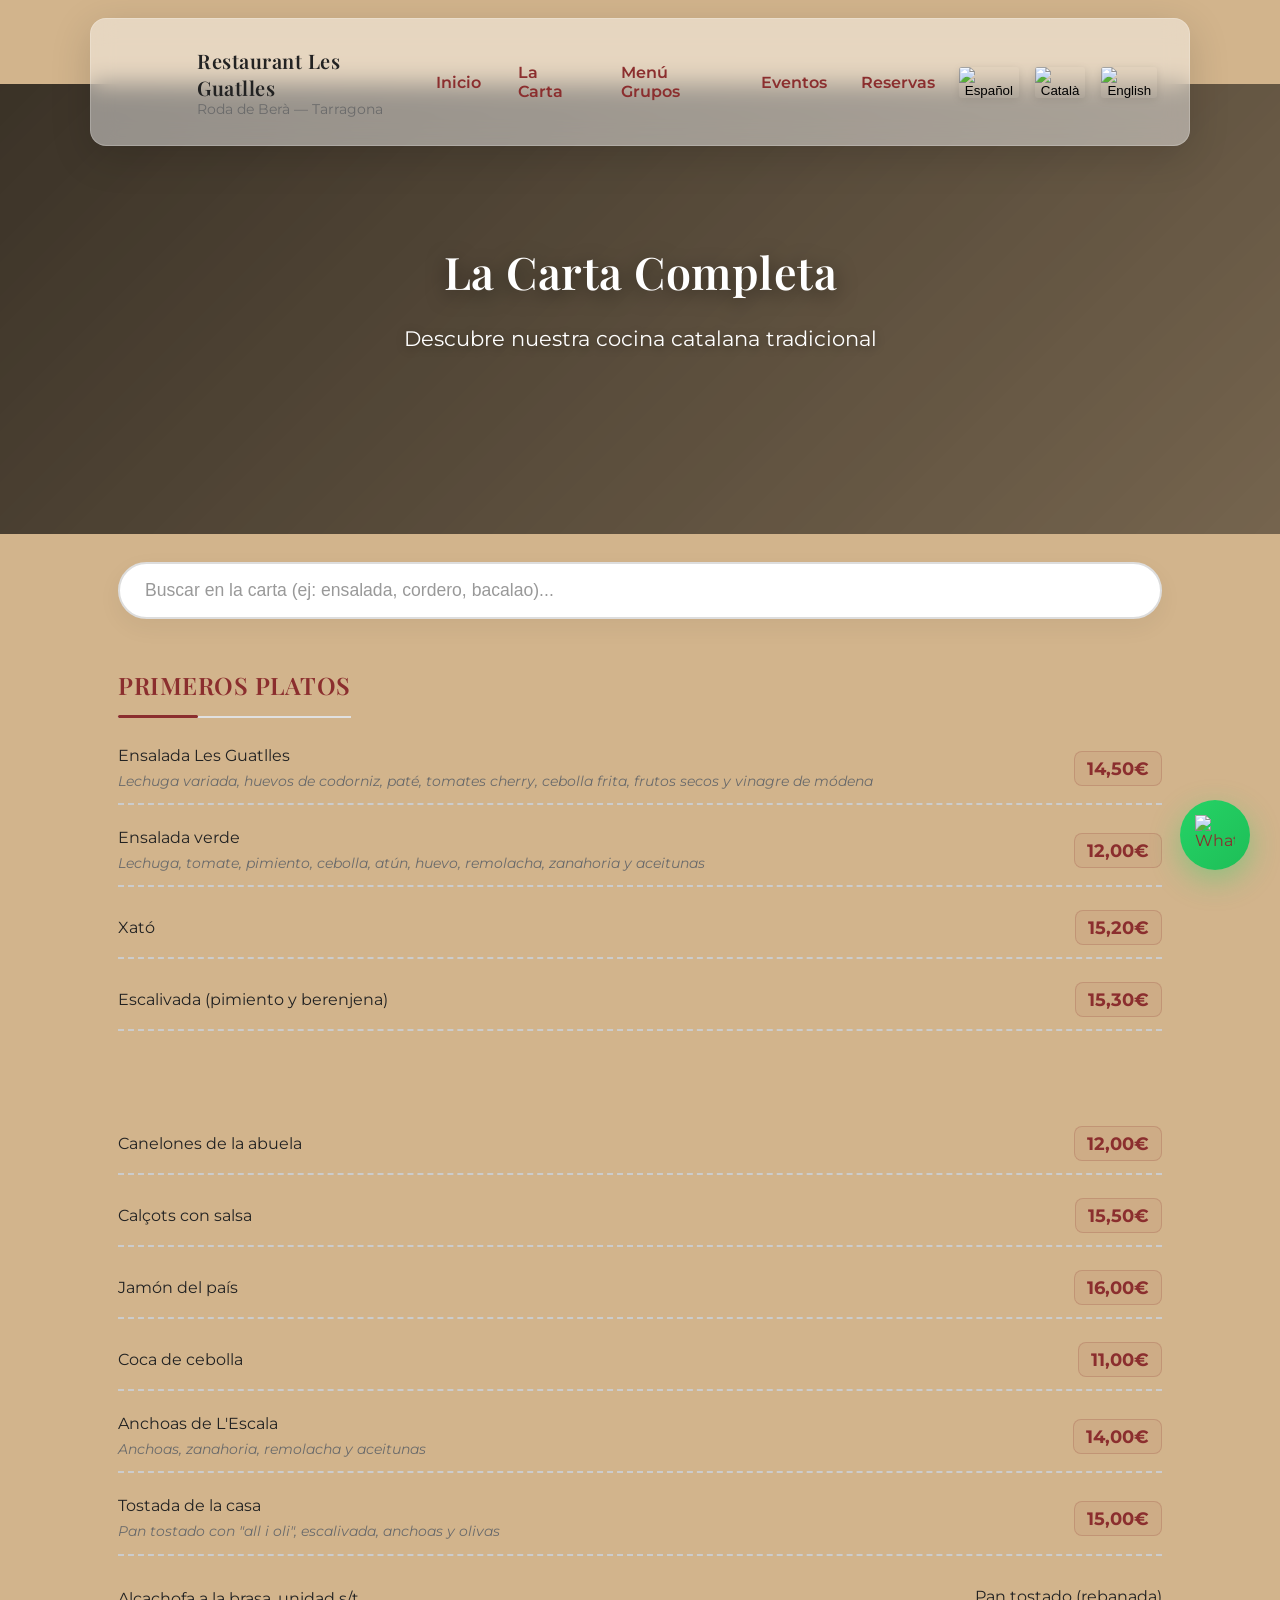
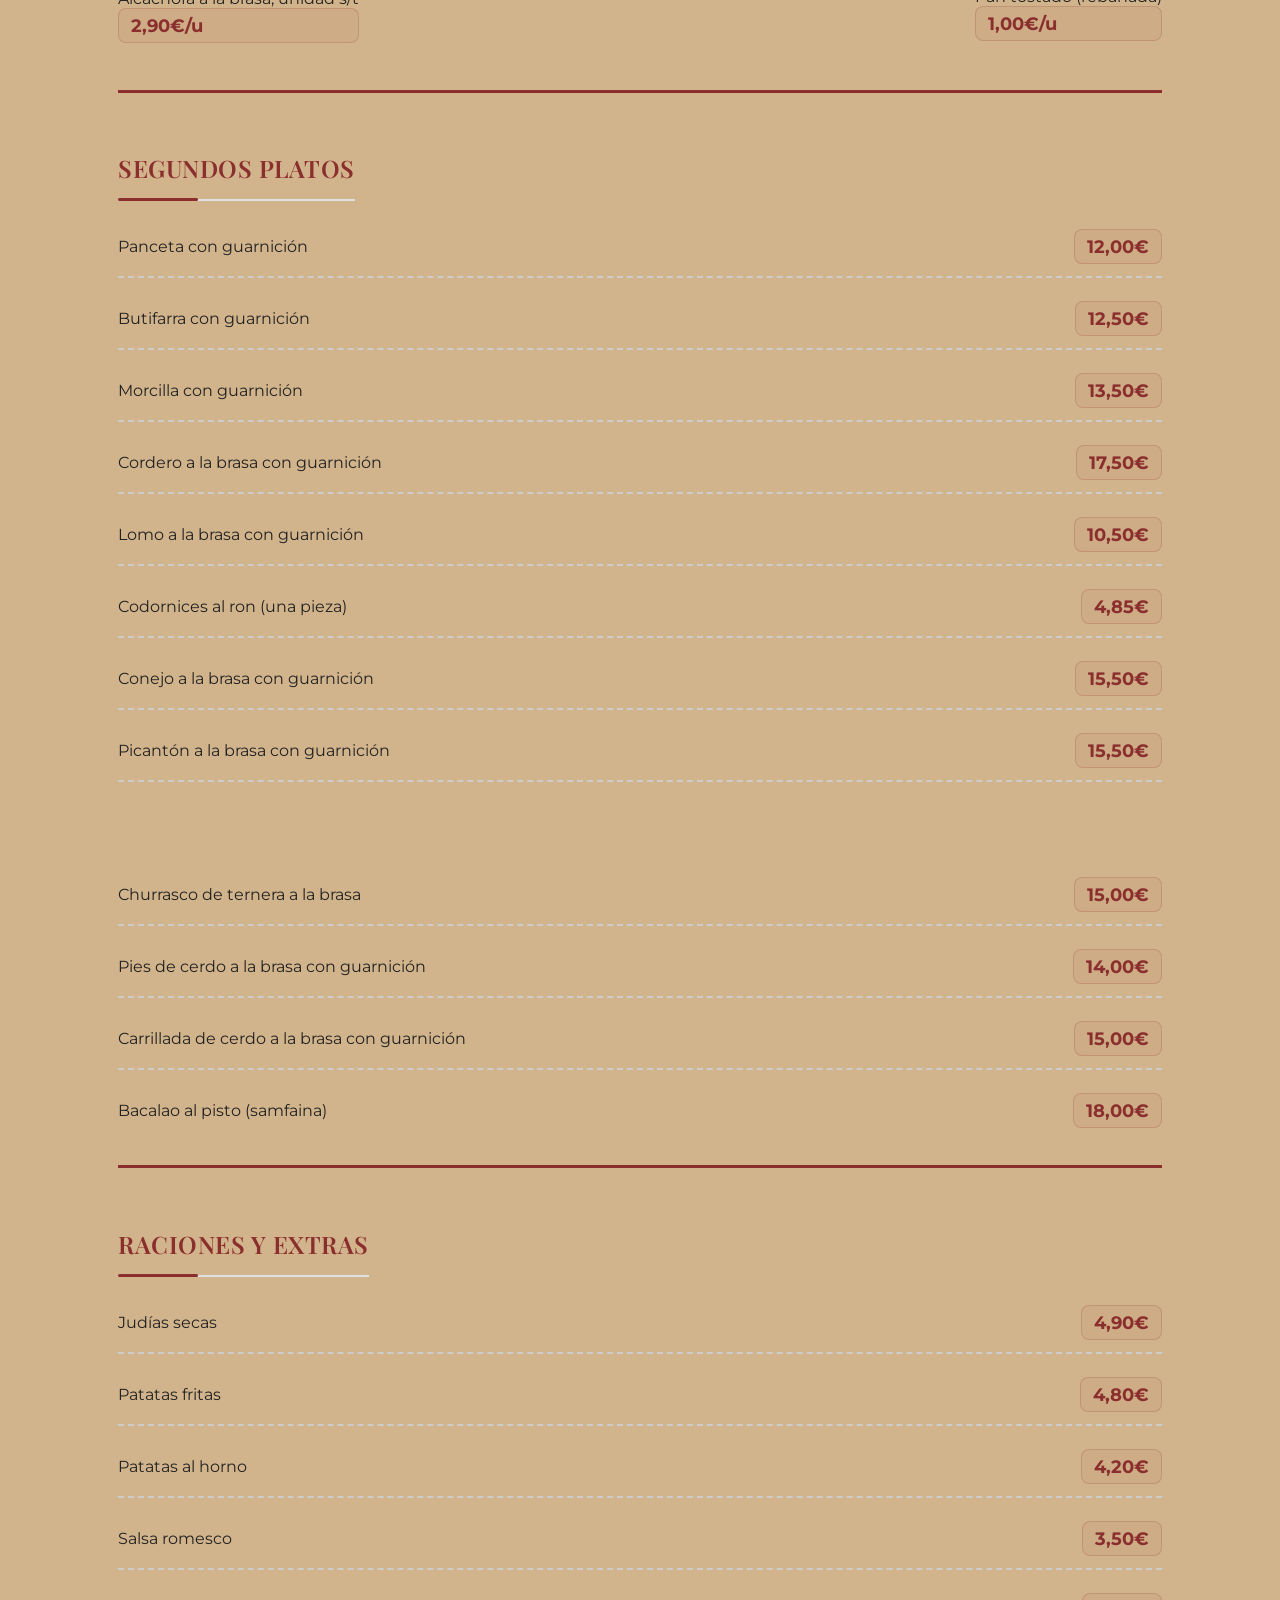
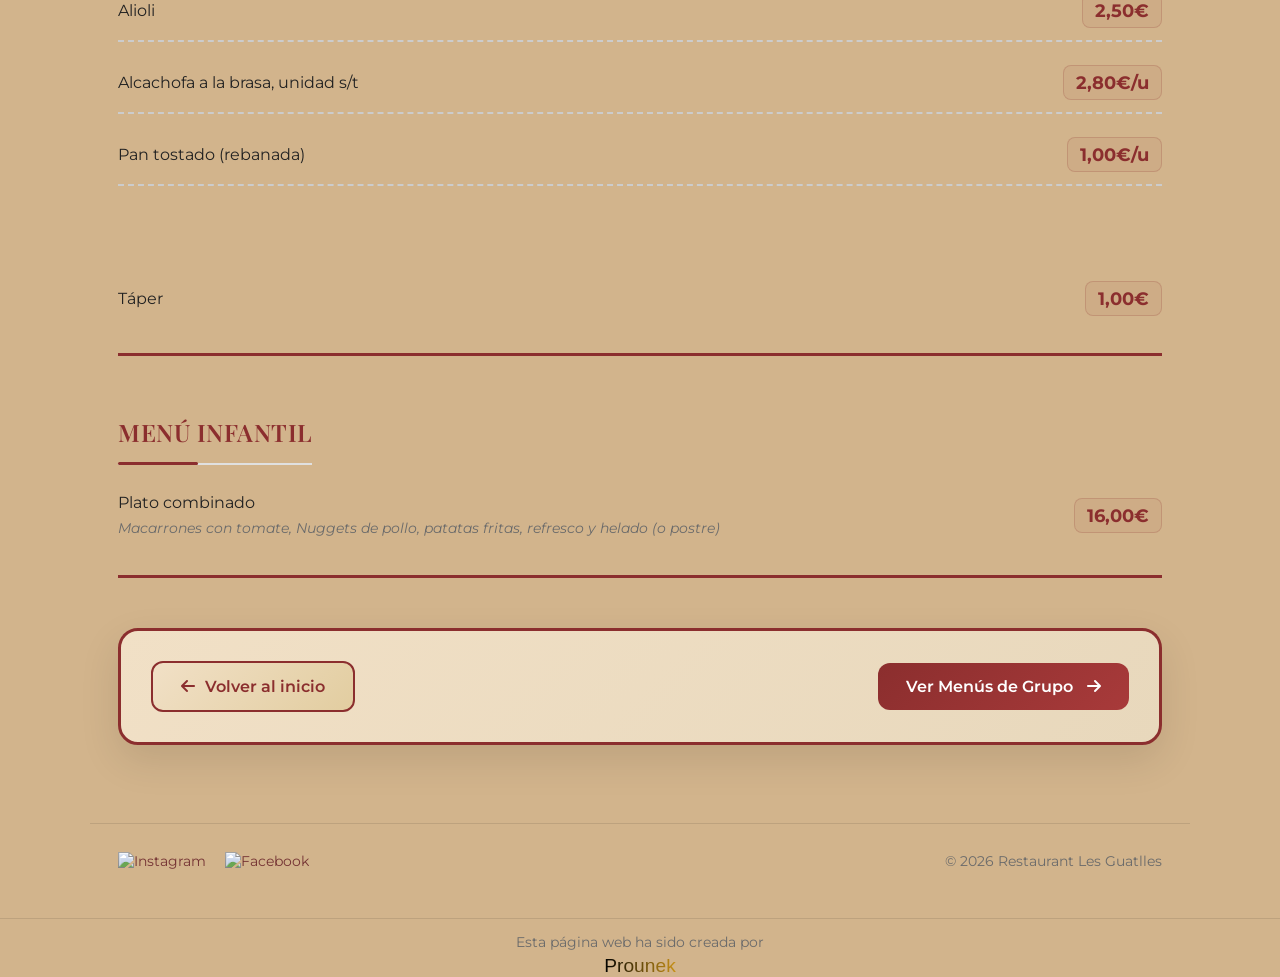
==== commit 451dc842: "Rename cart to carta.html" ====
--- a/carta.html
+++ b/carta.html
@@ -5,1192 +5,1709 @@
      crossorigin="anonymous"></script>
   <meta charset="utf-8" />
   <meta name="viewport" content="width=device-width,initial-scale=1" />
-  <title>Carta - Restaurant Les Guatlles</title>
-        <!-- Verificación Google -->
-  <meta name="google-site-verification" content="Jsw2X4J8L4KTGrGWxW3BbhvIanGpA91pAaKXPVNSlQM" />
-  <meta name="description" content="Restaurant Les Guatlles: cocina casera y catalana en Roda de Berà (Tarragona). Menús, reservas, eventos y ubicación." />
+  <title>La Carta — Restaurant Les Guatlles</title>
+  <meta name="description" content="Carta completa del Restaurant Les Guatlles: cocina catalana tradicional en Roda de Berà." />
   <meta name="author" content="Restaurant Les Guatlles" />
   <link rel="icon" type="image/x-icon" href="Gemini_Generated_Image_eu8xwceu8xwceu8x-modified.png">
 
-  <!-- Open Graph -->
-  <meta property="og:title" content="La Carta — Restaurant Les Guatlles"/>
-  <meta property="og:description" content="Primeros, segundos, raciones y menú infantil. Cocina catalana de brasa en Roda de Berà."/>
-  <meta property="og:type" content="website"/>
-
-  <link rel="preconnect" href="https://fonts.googleapis.com"/>
-  <link rel="preconnect" href="https://fonts.gstatic.com" crossorigin/>
-  <link href="https://fonts.googleapis.com/css2?family=Cormorant+Garamond:ital,wght@0,300;0,400;0,600;1,300;1,400&family=Jost:wght@300;400;500&display=swap" rel="stylesheet"/>
+  <!-- Fuentes profesionales de Google Fonts -->
+  <link rel="preconnect" href="https://fonts.googleapis.com">
+  <link rel="preconnect" href="https://fonts.gstatic.com" crossorigin>
+  <link href="https://fonts.googleapis.com/css2?family=Montserrat:wght@300;400;500;600&family=Playfair+Display:wght@400;500;600;700&display=swap" rel="stylesheet">
+
+  <!-- Font Awesome -->
+  <link rel="stylesheet" href="https://cdnjs.cloudflare.com/ajax/libs/font-awesome/6.4.0/css/all.min.css" integrity="sha512-iecdLmaskl7CVkqkXNQ/ZH/XLlvWZOJyj7Yy7tcenmpD1ypASozpmT/E0iPtmFIB46ZmdtAc9eNBvH0H/ZpiBw==" crossorigin="anonymous" referrerpolicy="no-referrer" />
 
   <style>
-    /* ── TOKENS (idénticos al index) ─────────────────── */
+    /* === VARIABLES Y ESTILOS BASE === */
     :root {
-      --ink:      #1c1a17;
-      --stone:    #4a4540;
-      --dust:     #9c8f82;
-      --parch:    #f5efe4;
-      --cream:    #faf7f2;
-      --terra:    #8b3a2a;
-      --terra-dk: #6b2b1e;
-      --gold:     #b8925a;
-      --gold-lt:  #d4a96a;
-      --line:     rgba(28,26,23,0.1);
-
-      --serif: 'Cormorant Garamond', Georgia, serif;
-      --sans:  'Jost', system-ui, sans-serif;
-      --ease:  cubic-bezier(0.4,0,0.2,1);
-    }
-
-    *, *::before, *::after { box-sizing: border-box; margin: 0; padding: 0; }
-    html { scroll-behavior: smooth; }
-    body {
-      font-family: var(--sans);
-      background: var(--cream);
-      color: var(--ink);
-      line-height: 1.7;
-      overflow-x: hidden;
-    }
-    img { display: block; max-width: 100%; }
-    a { color: inherit; text-decoration: none; }
-
-    /* grain */
-    body::before {
-      content: '';
+      --accent: #8b2e2e;
+      --muted: #6b6b6b;
+      --bg: #d2b48c;
+      --card: #f1e0c6;
+      --glass-bg: rgba(255,255,255,0.45);
+      --header-offset: 96px;
+      --transition-smooth: cubic-bezier(0.4, 0, 0.2, 1);
+    }
+
+    * {
+      box-sizing: border-box;
+      scroll-behavior: smooth;
+    }
+
+    html, body {
+      height: 100%;
+      margin: 0;
+      font-family: 'Montserrat', -apple-system, BlinkMacSystemFont, 'Segoe UI', Roboto, Oxygen, Ubuntu, sans-serif;
+      color: #222;
+      background: var(--bg);
+    }
+
+    h1, h2, h3, h4, h5, h6 {
+      font-family: 'Playfair Display', Georgia, serif;
+      font-weight: 600;
+      letter-spacing: 0.5px;
+    }
+
+    a {
+      color: var(--accent);
+      text-decoration: none;
+      transition: all 0.3s var(--transition-smooth);
+    }
+
+    .container {
+      max-width: 1100px;
+      margin: 0 auto;
+      padding: 28px;
+    }
+
+    /* === ANIMACIONES DE ENTRADA PROFESIONALES === */
+    @keyframes fadeInUp {
+      from {
+        opacity: 0;
+        transform: translateY(40px);
+      }
+      to {
+        opacity: 1;
+        transform: translateY(0);
+      }
+    }
+
+    @keyframes fadeIn {
+      from {
+        opacity: 0;
+      }
+      to {
+        opacity: 1;
+      }
+    }
+
+    @keyframes scaleIn {
+      from {
+        opacity: 0;
+        transform: scale(0.9);
+      }
+      to {
+        opacity: 1;
+        transform: scale(1);
+      }
+    }
+
+    .animate-on-scroll {
+      opacity: 0;
+      transform: translateY(40px);
+      transition: all 0.8s var(--transition-smooth);
+    }
+
+    .animate-on-scroll.animated {
+      opacity: 1;
+      transform: translateY(0);
+    }
+
+    /* === HEADER STICKY === */
+    header {
       position: fixed;
-      inset: 0;
-      background-image: url("data:image/svg+xml,%3Csvg viewBox='0 0 256 256' xmlns='http://www.w3.org/2000/svg'%3E%3Cfilter id='n'%3E%3CfeTurbulence type='fractalNoise' baseFrequency='0.9' numOctaves='4' stitchTiles='stitch'/%3E%3C/filter%3E%3Crect width='100%25' height='100%25' filter='url(%23n)' opacity='0.04'/%3E%3C/svg%3E");
-      pointer-events: none;
-      z-index: 9999;
-      opacity: 0.6;
-    }
-
-    /* ── TYPOGRAPHY ──────────────────────────────────── */
-    h1,h2,h3,h4 { font-family: var(--serif); font-weight: 400; line-height: 1.2; }
-    .label {
-      font-family: var(--sans);
-      font-size: 0.7rem;
-      font-weight: 500;
-      letter-spacing: 0.2em;
-      text-transform: uppercase;
-      color: var(--dust);
-    }
-
-    /* ── LAYOUT ──────────────────────────────────────── */
-    .wrap { max-width: 1080px; margin: 0 auto; padding: 0 32px; }
-
-    /* ── NAV ─────────────────────────────────────────── */
-    nav {
-      position: fixed;
-      top: 0; left: 0; right: 0;
-      z-index: 100;
-      padding: 12px 0;
-      background: rgba(250,247,242,0.96);
-      backdrop-filter: blur(16px);
-      -webkit-backdrop-filter: blur(16px);
-      box-shadow: 0 1px 0 var(--line);
-    }
-    .nav-inner {
+      top: 18px;
+      left: 50%;
+      transform: translateX(-50%);
+      width: calc(100% - 40px);
+      max-width: 1100px;
+      background: var(--glass-bg);
+      backdrop-filter: blur(12px);
+      -webkit-backdrop-filter: blur(12px);
+      border-radius: 16px;
+      box-shadow: 0 10px 40px rgba(0,0,0,0.15);
       display: flex;
       align-items: center;
       justify-content: space-between;
-      gap: 24px;
-    }
-    .nav-brand {
+      gap: 16px;
+      padding: 12px 28px;
+      z-index: 1200;
+      animation: fadeInDown 0.8s var(--transition-smooth) 0.2s both;
+      border: 1px solid rgba(255,255,255,0.2);
+      transition: all 0.4s var(--transition-smooth);
+    }
+
+    @keyframes fadeInDown {
+      from {
+        opacity: 0;
+        transform: translateX(-50%) translateY(-40px);
+      }
+      to {
+        opacity: 1;
+        transform: translateX(-50%) translateY(0);
+      }
+    }
+
+    header:hover {
+      box-shadow: 0 15px 50px rgba(0,0,0,0.2);
+      transform: translateX(-50%) translateY(-2px);
+    }
+
+    .brand {
       display: flex;
-      flex-direction: column;
-      gap: 2px;
-    }
-    .nav-brand__name { font-family: var(--serif); font-size: 1.1rem; color: var(--ink); }
-    .nav-links {
+      align-items: center;
+      gap: 14px;
+    }
+
+    .logo {
+      width: 64px;
+      height: 64px;
+      border-radius: 12px;
+      overflow: hidden;
+      flex: 0 0 64px;
+      background-image: url('https://tse1.mm.bing.net/th/id/OIP.Gi4hYsIc4B3YbKDPpV0b8wAAAA?pid=Api');
+      background-size: cover;
+      background-position: center;
+      transition: all 0.4s var(--transition-smooth);
+    }
+
+    .logo:hover {
+      transform: rotate(5deg) scale(1.05);
+    }
+
+    h1 {
+      font-size: 1.25rem;
+      margin: 0;
+    }
+
+    nav ul {
+      list-style: none;
+      margin: 0;
+      padding: 0;
       display: flex;
-      gap: 28px;
-      list-style: none;
-    }
-    .nav-links a {
-      font-size: 0.78rem;
-      font-weight: 500;
-      letter-spacing: 0.1em;
-      text-transform: uppercase;
-      color: var(--stone);
-      transition: color 0.3s;
+      gap: 12px;
+      align-items: center;
+    }
+
+    nav li {
+      padding: 8px 14px;
+      border-radius: 10px;
+      transition: all 0.3s var(--transition-smooth);
       position: relative;
-    }
-    .nav-links a::after {
+      overflow: hidden;
+    }
+
+    nav li:hover {
+      background: rgba(139, 46, 46, 0.1);
+      transform: translateY(-2px);
+    }
+
+    nav li::after {
       content: '';
       position: absolute;
-      bottom: -3px; left: 0;
-      width: 0; height: 1px;
-      background: var(--gold);
-      transition: width 0.3s var(--ease);
-    }
-    .nav-links a:hover, .nav-links a.active { color: var(--terra); }
-    .nav-links a:hover::after, .nav-links a.active::after { width: 100%; background: var(--terra); }
-
-    .nav-lang {
-      display: flex;
-      gap: 8px;
-    }
-    .nav-lang button {
-      background: none; border: none; cursor: pointer;
-      padding: 2px; border-radius: 3px;
-      transition: transform 0.2s, opacity 0.2s;
-      opacity: 0.7;
-    }
-    .nav-lang button:hover { transform: scale(1.15); opacity: 1; }
-    .nav-lang img { width: 24px; height: 16px; border-radius: 2px; }
-
-    .nav-back {
-      font-size: 0.72rem;
-      font-weight: 500;
-      letter-spacing: 0.1em;
-      text-transform: uppercase;
-      padding: 9px 20px;
-      border: 1px solid var(--terra);
-      color: var(--terra);
-      border-radius: 2px;
-      transition: background 0.3s, color 0.3s;
-      white-space: nowrap;
-      display: flex;
-      align-items: center;
-      gap: 8px;
-    }
-    .nav-back:hover { background: var(--terra); color: #fff; }
-    .nav-back svg { flex-shrink: 0; }
+      bottom: 0;
+      left: 50%;
+      width: 0;
+      height: 2px;
+      background: var(--accent);
+      transition: all 0.3s var(--transition-smooth);
+      transform: translateX(-50%);
+    }
+
+    nav li:hover::after {
+      width: 70%;
+    }
+
+    nav a {
+      font-weight: 600;
+      cursor: pointer;
+      position: relative;
+      z-index: 2;
+    }
 
     .hamburger {
       display: none;
       flex-direction: column;
       gap: 5px;
       cursor: pointer;
-      padding: 6px;
+      padding: 8px;
+      border-radius: 8px;
+      transition: all 0.3s var(--transition-smooth);
+    }
+
+    .hamburger:hover {
+      background: rgba(139, 46, 46, 0.1);
+    }
+
+    .hamburger span {
+      width: 24px;
+      height: 3px;
+      background: #222;
+      border-radius: 3px;
+      display: block;
+      transition: all 0.3s var(--transition-smooth);
+    }
+
+    .hamburger.active span:nth-child(1) {
+      transform: rotate(45deg) translate(6px, 6px);
+    }
+
+    .hamburger.active span:nth-child(2) {
+      opacity: 0;
+    }
+
+    .hamburger.active span:nth-child(3) {
+      transform: rotate(-45deg) translate(5px, -5px);
+    }
+
+    .nav-menu {
+      display: flex;
+      gap: 12px;
+      align-items: center;
+    }
+
+    .lang-switch {
+      display: flex;
+      gap: 8px;
+      align-items: center;
+    }
+
+    .lang-switch button {
       background: none;
       border: none;
-    }
-    .hamburger span {
-      width: 22px; height: 2px;
-      background: var(--ink);
-      border-radius: 2px;
-      display: block;
-      transition: all 0.3s var(--ease);
-    }
-    .hamburger.open span:nth-child(1) { transform: rotate(45deg) translate(5px,5px); }
-    .hamburger.open span:nth-child(2) { opacity: 0; }
-    .hamburger.open span:nth-child(3) { transform: rotate(-45deg) translate(4px,-4px); }
-
-    /* ── MOBILE DRAWER ───────────────────────────────── */
-    .nav-drawer {
-      display: none;
-      position: fixed;
-      inset: 0;
-      background: var(--cream);
-      z-index: 90;
-      flex-direction: column;
+      cursor: pointer;
+      padding: 4px;
+      transition: all 0.3s var(--transition-smooth);
+      border-radius: 4px;
+    }
+
+    .lang-switch button:hover {
+      transform: scale(1.15);
+      background: rgba(139, 46, 46, 0.1);
+    }
+
+    .lang-switch img {
+      width: 28px;
+      height: 20px;
+      border-radius: 3px;
+      box-shadow: 0 2px 8px rgba(0,0,0,.1);
+      transition: all 0.3s var(--transition-smooth);
+    }
+
+    .lang-switch button:hover img {
+      box-shadow: 0 4px 12px rgba(0,0,0,.2);
+    }
+
+    /* === HERO SECTION === */
+    .hero-banner {
+      position: relative;
+      height: 50vh;
+      min-height: 400px;
+      display: flex;
       align-items: center;
       justify-content: center;
-      gap: 28px;
-    }
-    .nav-drawer.open { display: flex; }
-    .nav-drawer a {
-      font-family: var(--serif);
-      font-size: 1.8rem;
-      color: var(--ink);
-      transition: color 0.2s;
-    }
-    .nav-drawer a:hover { color: var(--terra); }
-
-    /* ── PAGE HERO ───────────────────────────────────── */
-    .page-hero {
-      margin-top: 57px;
-      background: var(--ink);
-      padding: 80px 0 64px;
+      background-image: url('https://tse2.mm.bing.net/th/id/OIP.O7ewhGLgfSO-NGCan1UeLAHaFj?pid=Api');
+      background-size: cover;
+      background-position: center;
+      background-attachment: fixed;
+      color: #fff;
+      text-align: center;
+      margin-top: 84px;
+      animation: fadeIn 1.2s var(--transition-smooth);
+      overflow: hidden;
+    }
+
+    .hero-banner::before {
+      content: '';
+      position: absolute;
+      top: 0;
+      left: 0;
+      width: 100%;
+      height: 100%;
+      background: linear-gradient(135deg, rgba(0,0,0,0.6) 0%, rgba(0,0,0,0.4) 50%, rgba(0,0,0,0.2) 100%);
+      z-index: 1;
+    }
+
+    .hero-overlay {
+      position: absolute;
+      top: 0;
+      left: 0;
+      width: 100%;
+      height: 100%;
+      background: rgba(0,0,0,0.3);
+      z-index: 1;
+    }
+
+    .hero-content {
+      position: relative;
+      z-index: 2;
+      max-width: 800px;
+      padding: 30px;
+      animation: scaleIn 1.5s var(--transition-smooth) 0.3s both;
+    }
+
+    .hero-content h1 {
+      font-size: 2.8rem;
+      font-family: 'Playfair Display', serif;
+      margin-bottom: 15px;
+      text-shadow: 0 4px 20px rgba(0,0,0,0.5);
+    }
+
+    .hero-content p {
+      font-size: 1.3rem;
+      line-height: 1.6;
+      text-shadow: 0 2px 10px rgba(0,0,0,0.4);
+    }
+
+    /* === MAIN CONTENT === */
+    main {
+      margin-top: 24px;
+      padding-bottom: 80px;
+      animation: fadeIn 1s var(--transition-smooth) 0.8s both;
+    }
+
+    section {
+      scroll-margin-top: var(--header-offset);
+    }
+
+    /* === CARDS Y COMPONENTES === */
+    .card {
+      background: var(--card);
+      padding: 28px;
+      border-radius: 20px;
+      box-shadow: 0 10px 40px rgba(12,12,12,0.08);
+      margin-bottom: 30px;
+      transition: all 0.5s var(--transition-smooth);
+      position: relative;
+      overflow: hidden;
+    }
+
+    .card::before {
+      content: '';
+      position: absolute;
+      top: 0;
+      left: 0;
+      width: 100%;
+      height: 4px;
+      background: linear-gradient(90deg, var(--accent), #d2b48c);
+      transform: scaleX(0);
+      transform-origin: left;
+      transition: transform 0.5s var(--transition-smooth);
+    }
+
+    .card:hover {
+      transform: translateY(-10px) scale(1.02);
+      box-shadow: 0 20px 60px rgba(12,12,12,0.15);
+    }
+
+    .card:hover::before {
+      transform: scaleX(1);
+    }
+
+    .muted {
+      color: var(--muted);
+    }
+
+    .menu-list {
+      display: flex;
+      flex-direction: column;
+      gap: 15px;
+    }
+
+    .menu-item {
+      display: flex;
+      justify-content: space-between;
+      align-items: center;
+      border-bottom: 2px dashed #ccc;
+      padding-bottom: 12px;
+      padding-top: 8px;
+      transition: all 0.4s var(--transition-smooth);
+      position: relative;
+    }
+
+    .menu-item:hover {
+      transform: translateX(10px);
+      border-color: var(--accent);
+      padding-left: 10px;
+    }
+
+    .menu-item:hover .price {
+      transform: scale(1.1);
+      color: var(--accent);
+    }
+
+    .menu-item:last-child {
+      border-bottom: 0;
+    }
+
+    footer {
+      margin-top: 40px;
+      padding: 30px 0;
+      color: var(--muted);
+      font-size: 0.9rem;
+      text-align: center;
+      display: flex;
+      justify-content: space-between;
+      align-items: center;
+      border-top: 1px solid rgba(0,0,0,0.1);
+      animation: fadeInUp 1s var(--transition-smooth);
+    }
+
+    /* === BÚSQUEDA EN CARTA MEJORADA === */
+    .search-container {
+      margin-bottom: 30px;
+      position: relative;
+    }
+    
+    .search-box {
+      width: 100%;
+      padding: 16px 25px;
+      border: 2px solid #ddd;
+      border-radius: 50px;
+      font-size: 1.1rem;
+      transition: all 0.4s var(--transition-smooth);
+      background: white;
+      box-shadow: 0 8px 25px rgba(0,0,0,0.05);
+    }
+    
+    .search-box:focus {
+      outline: none;
+      border-color: var(--accent);
+      box-shadow: 0 0 0 4px rgba(139, 46, 46, 0.1), 0 12px 35px rgba(0,0,0,0.1);
+      transform: translateY(-2px);
+    }
+
+    .search-box::placeholder {
+      color: #999;
+      transition: all 0.3s var(--transition-smooth);
+    }
+
+    .search-box:focus::placeholder {
+      opacity: 0.5;
+      transform: translateX(10px);
+    }
+
+    /* === BOTONES MEJORADOS === */
+    .btn {
+      padding: 14px 28px;
+      border: none;
+      border-radius: 12px;
+      cursor: pointer;
+      font-size: 1rem;
+      font-weight: 600;
+      transition: all 0.4s var(--transition-smooth);
+      display: inline-block;
       text-align: center;
       position: relative;
       overflow: hidden;
     }
-    .page-hero::before {
+    
+    .btn::before {
       content: '';
       position: absolute;
-      inset: 0;
-      background-image: url('https://images.unsplash.com/photo-1544025162-d76694265947?w=1200&q=60');
-      background-size: cover;
-      background-position: center;
-      opacity: 0.15;
-    }
-    .page-hero-content { position: relative; z-index: 1; }
-    .page-hero .label { color: var(--gold-lt); margin-bottom: 16px; display: block; }
-    .page-hero h1 {
-      font-size: clamp(2.4rem, 6vw, 4.5rem);
-      color: var(--parch);
-      font-weight: 300;
-    }
-    .page-hero h1 em { font-style: italic; color: var(--gold-lt); }
-    .page-hero p {
-      font-family: var(--serif);
-      font-size: 1.1rem;
-      color: rgba(255,255,255,0.5);
-      margin-top: 12px;
-      font-weight: 300;
-    }
-
-    /* ── SEARCH ──────────────────────────────────────── */
-    .search-wrap {
-      max-width: 560px;
-      margin: 0 auto;
-      padding: 0 32px;
-      transform: translateY(50%);
-      position: relative;
-      z-index: 10;
-    }
-    .search-inner {
+      top: 50%;
+      left: 50%;
+      width: 0;
+      height: 0;
+      background: rgba(255,255,255,0.2);
+      border-radius: 50%;
+      transform: translate(-50%, -50%);
+      transition: width 0.6s, height 0.6s;
+    }
+    
+    .btn:hover::before {
+      width: 300px;
+      height: 300px;
+    }
+    
+    .btn:hover {
+      transform: translateY(-5px);
+      box-shadow: 0 15px 30px rgba(0,0,0,0.2);
+    }
+    
+    .btn-primary {
+      background: linear-gradient(135deg, var(--accent), #a83a3a);
+      color: white;
+    }
+    
+    .btn-primary:hover {
+      background: linear-gradient(135deg, #7a2727, #8b2e2e);
+      box-shadow: 0 10px 25px rgba(139, 46, 46, 0.4);
+    }
+
+    .btn-secondary {
+      background: linear-gradient(135deg, #f1e0c6, #e2cda0);
+      color: #8b2e2e;
+      border: 2px solid #8b2e2e;
+    }
+    
+    .btn-secondary:hover {
+      background: linear-gradient(135deg, #e2cda0, #d4b989);
+      transform: translateY(-5px);
+    }
+
+    /* WhatsApp flotante */
+    .whatsapp-btn {
+      position: fixed;
+      bottom: 30px;
+      right: 30px;
+      background: linear-gradient(135deg, #25d366, #1ebe57);
+      border-radius: 50%;
+      width: 70px;
+      height: 70px;
       display: flex;
       align-items: center;
-      gap: 0;
-      background: #fff;
-      border: 1px solid var(--line);
-      border-radius: 3px;
-      box-shadow: 0 16px 48px rgba(28,26,23,0.12);
-    }
-    .search-icon {
-      padding: 0 16px;
-      color: var(--dust);
-      flex-shrink: 0;
-    }
-    .search-input {
-      flex: 1;
-      border: none;
-      outline: none;
-      font-family: var(--sans);
-      font-size: 0.9rem;
-      color: var(--ink);
-      padding: 16px 0;
-      background: transparent;
-    }
-    .search-input::placeholder { color: var(--dust); }
-    .search-clear {
-      padding: 0 16px;
-      background: none;
-      border: none;
-      cursor: pointer;
-      color: var(--dust);
-      font-size: 1.1rem;
-      transition: color 0.2s;
-      display: none;
-    }
-    .search-clear.visible { display: block; }
-    .search-clear:hover { color: var(--terra); }
-    .search-count {
-      position: absolute;
-      bottom: -24px;
-      left: 50%;
-      transform: translateX(-50%);
-      font-size: 0.72rem;
-      letter-spacing: 0.1em;
-      white-space: nowrap;
-      color: var(--dust);
-      transition: color 0.2s;
-    }
-    .search-count.found { color: var(--terra); }
-    .search-count.none { color: var(--dust); }
-
-    /* ── MAIN ────────────────────────────────────────── */
-    main { padding: 100px 0 80px; }
-
-    /* ── CATEGORY ────────────────────────────────────── */
-    .carta-section { margin-bottom: 72px; }
-    .carta-section-header {
-      display: flex;
-      align-items: baseline;
-      gap: 20px;
-      margin-bottom: 32px;
-      padding-bottom: 16px;
-      border-bottom: 1px solid var(--line);
-    }
-    .carta-section-num {
-      font-family: var(--serif);
-      font-size: 3.5rem;
-      font-weight: 300;
-      color: rgba(28,26,23,0.06);
-      line-height: 1;
-      flex-shrink: 0;
-    }
-    .carta-section-title {
-      font-size: clamp(1.5rem, 3vw, 2rem);
-      color: var(--ink);
-    }
-
-    /* ── DISH ROW ────────────────────────────────────── */
-    .dish-list { display: flex; flex-direction: column; }
-    .dish {
-      display: flex;
-      align-items: baseline;
-      gap: 16px;
-      padding: 14px 0;
-      border-bottom: 1px solid var(--line);
-      transition: background 0.2s, padding 0.2s;
-      position: relative;
-    }
-    .dish:last-child { border-bottom: none; }
-    .dish:hover { background: var(--parch); padding-left: 12px; padding-right: 12px; margin: 0 -12px; border-radius: 3px; border-bottom-color: transparent; }
-    .dish-name-wrap { flex: 1; min-width: 0; }
-    .dish-name {
-      font-size: 0.95rem;
-      font-weight: 400;
-      color: var(--ink);
-      line-height: 1.4;
-    }
-    .dish-desc {
-      font-family: var(--serif);
-      font-size: 0.88rem;
-      font-style: italic;
-      color: var(--dust);
-      margin-top: 3px;
-      line-height: 1.5;
-    }
-    .dish-dots {
-      flex: 1;
-      border-bottom: 1px dotted rgba(28,26,23,0.2);
-      margin-bottom: 5px;
-      min-width: 20px;
-    }
-    .dish-price {
-      font-family: var(--serif);
-      font-size: 1rem;
-      font-weight: 400;
-      color: var(--terra);
-      white-space: nowrap;
-      flex-shrink: 0;
-    }
-
-    /* hidden on search */
-    .dish.hidden { display: none; }
-    .carta-section.empty-cat { opacity: 0.3; pointer-events: none; }
-
-    /* highlight */
-    mark {
-      background: rgba(184,146,90,0.2);
-      color: inherit;
-      border-radius: 2px;
-      padding: 0 2px;
-    }
-
-    /* ── NOTA ────────────────────────────────────────── */
-    .nota {
-      background: var(--parch);
-      border-left: 3px solid var(--gold);
-      padding: 20px 24px;
-      border-radius: 0 2px 2px 0;
-      font-size: 0.85rem;
-      color: var(--stone);
-      line-height: 1.7;
-      margin-bottom: 48px;
-    }
-
-    /* ── BOTTOM NAV ──────────────────────────────────── */
-    .bottom-nav {
-      border-top: 1px solid var(--line);
-      padding-top: 48px;
+      justify-content: center;
+      box-shadow: 0 10px 30px rgba(37, 211, 102, 0.4);
+      z-index: 1300;
+      transition: all 0.4s var(--transition-smooth);
+      animation: fadeInUp 1s var(--transition-smooth) 1.2s both;
+    }
+    
+    .whatsapp-btn:hover {
+      transform: scale(1.15) rotate(10deg);
+      box-shadow: 0 15px 40px rgba(37, 211, 102, 0.6);
+    }
+    
+    .whatsapp-btn img {
+      width: 40px;
+      height: 40px;
+      transition: transform 0.3s var(--transition-smooth);
+    }
+
+    .whatsapp-btn:hover img {
+      transform: scale(1.1);
+    }
+
+    /* === NAVEGACIÓN ENTRE PÁGINAS === */
+    .page-nav {
       display: flex;
       justify-content: space-between;
       align-items: center;
-      gap: 16px;
-      flex-wrap: wrap;
-    }
-
-    /* ── BUTTONS ─────────────────────────────────────── */
-    .btn {
-      display: inline-flex;
-      align-items: center;
-      gap: 8px;
-      font-family: var(--sans);
-      font-size: 0.72rem;
-      font-weight: 500;
-      letter-spacing: 0.15em;
-      text-transform: uppercase;
-      padding: 13px 28px;
+      margin: 50px 0;
+      padding: 30px;
+      background: linear-gradient(135deg, var(--card), #e8d8bc);
+      border-radius: 20px;
+      border: 3px solid var(--accent);
+      box-shadow: 0 15px 40px rgba(0,0,0,0.1);
+      transition: all 0.4s var(--transition-smooth);
+    }
+
+    .page-nav:hover {
+      transform: translateY(-5px);
+      box-shadow: 0 20px 50px rgba(0,0,0,0.15);
+    }
+
+    /* === RESPONSIVE === */
+    @media (max-width:768px){
+      header{
+        flex-direction: column;
+        align-items:stretch;
+        padding: 2px 8px;
+        min-height: auto;
+      }
+      
+      .brand{
+        display:flex;
+        justify-content:center;
+        padding: 0;
+        margin: 0;
+      }
+      .brand .logo{display:none}
+      .brand h1{
+        font-size: 1rem;
+        margin: 0;
+        padding: 0;
+        text-align:center;
+        white-space:nowrap;
+        overflow:hidden;
+        text-overflow:ellipsis;
+        color:#222;
+        line-height: 1;
+      }
+
+      .nav-menu{
+        display:flex;
+        align-items:center;
+        justify-content:space-between;
+        padding: 0px 4px;
+        min-height: 24px;
+        gap: 0;
+      }
+      
+      .hamburger{
+        display:flex;
+        align-self:center;
+        margin: 0;
+        padding: 0;
+      }
+      .hamburger span{
+        background:#222;
+      }
+
+      .lang-switch{
+        gap: 6px;
+        margin: 0;
+        padding: 0;
+      }
+
+      nav ul{
+        position: absolute;
+        top: calc(100% + 10px);
+        left: 8px;
+        right: 8px;
+        margin-top:0;
+        background: var(--glass-bg);
+        backdrop-filter: blur(12px);
+        -webkit-backdrop-filter: blur(12px);
+        border-radius: 16px;
+        padding: 20px;
+        flex-direction: column;
+        display: none;
+        gap: 15px;
+        box-shadow: 0 15px 50px rgba(0,0,0,.2);
+        z-index: 1250;
+        animation: slideInFromTop 0.4s var(--transition-smooth);
+      }
+      nav ul.active{ display:flex; }
+      
+      .hero-content h1{font-size:2.2rem}
+      .hero-content p{font-size:1.1rem}
+      
+      .hero-banner {
+        background-attachment: scroll;
+        height: 40vh;
+        min-height: 300px;
+      }
+      
+      .page-nav {
+        flex-direction: column;
+        gap: 20px;
+        text-align: center;
+        padding: 25px;
+      }
+    }
+
+    @media (max-width:520px){
+      .hero-content h1{font-size:1.8rem}
+      .hero-content p{font-size:1rem}
+      
+      header{
+        padding: 1px 6px;
+      }
+      .nav-menu{
+        padding: 0px 3px;
+        min-height: 22px;
+      }
+      
+      .hero-banner {
+        height: 35vh;
+        min-height: 250px;
+        margin-top: 70px;
+      }
+      
+      .menu-item {
+        flex-direction: column;
+        align-items: flex-start;
+        gap: 8px;
+      }
+      
+      .price {
+        align-self: flex-end;
+      }
+      
+      .whatsapp-btn {
+        bottom: 20px;
+        right: 20px;
+        width: 60px;
+        height: 60px;
+      }
+
+      .whatsapp-btn img {
+        width: 35px;
+        height: 35px;
+      }
+    }
+
+    /* Footer redes sociales a la izquierda */
+    footer .social-icons {
+      order: -1;
+      margin-right: auto;
+    }
+    
+    .social-icons a {
+      display: inline-block;
+      margin-right: 15px;
+      transition: all 0.3s var(--transition-smooth);
+    }
+    
+    .social-icons a:hover {
+      transform: translateY(-5px) scale(1.1);
+    }
+    
+    .social-icons img {
+      transition: all 0.3s var(--transition-smooth);
+      filter: grayscale(30%);
+    }
+    
+    .social-icons a:hover img {
+      filter: grayscale(0%) brightness(1.1);
+    }
+
+    /* Estilos para las categorías del menú */
+    .menu-category {
+      margin-bottom: 40px;
+      padding-bottom: 25px;
+      border-bottom: 3px solid var(--accent);
+      position: relative;
+      animation: fadeInUp 0.6s var(--transition-smooth);
+    }
+    
+    .menu-category h2 {
+      color: var(--accent);
+      padding-bottom: 15px;
+      margin-bottom: 20px;
+      border-bottom: 2px solid #e0e0e0;
+      position: relative;
+      display: inline-block;
+    }
+    
+    .menu-category h2::after {
+      content: '';
+      position: absolute;
+      bottom: -2px;
+      left: 0;
+      width: 80px;
+      height: 3px;
+      background: var(--accent);
       border-radius: 2px;
-      border: 1px solid transparent;
-      cursor: pointer;
-      transition: all 0.3s var(--ease);
+    }
+    
+    .price {
+      font-weight: bold;
+      color: var(--accent);
       white-space: nowrap;
-    }
-    .btn-primary { background: var(--terra); color: #fff; border-color: var(--terra); }
-    .btn-primary:hover { background: var(--terra-dk); border-color: var(--terra-dk); }
-    .btn-outline-dark { background: transparent; color: var(--terra); border-color: var(--terra); }
-    .btn-outline-dark:hover { background: var(--terra); color: #fff; }
-
-    /* ── FOOTER ──────────────────────────────────────── */
-    footer {
-      background: var(--ink);
-      color: rgba(255,255,255,0.3);
-      padding: 40px 0;
-      font-size: 0.8rem;
-    }
-    .footer-inner {
-      display: flex;
-      justify-content: space-between;
-      align-items: center;
-      flex-wrap: wrap;
-      gap: 16px;
-    }
-    .footer-inner a { color: rgba(255,255,255,0.3); transition: color 0.2s; }
-    .footer-inner a:hover { color: var(--gold-lt); }
-    .footer-social { display: flex; gap: 12px; }
-    .footer-social a {
-      width: 32px; height: 32px;
-      border: 1px solid rgba(255,255,255,0.1);
-      border-radius: 50%;
-      display: flex;
-      align-items: center;
-      justify-content: center;
-      transition: all 0.3s;
-    }
-    .footer-social a:hover { border-color: var(--gold); color: var(--gold-lt) !important; }
-
-    /* ── WHATSAPP ────────────────────────────────────── */
-    .wa-float {
-      position: fixed;
-      bottom: 28px; right: 28px;
-      width: 56px; height: 56px;
-      background: #25d366;
-      border-radius: 50%;
-      display: flex;
-      align-items: center;
-      justify-content: center;
-      box-shadow: 0 8px 24px rgba(37,211,102,0.4);
-      z-index: 200;
-      transition: transform 0.3s var(--ease), box-shadow 0.3s;
-    }
-    .wa-float:hover { transform: scale(1.1); }
-    .wa-float svg { width: 28px; height: 28px; fill: #fff; }
-
-    /* ── REVEAL ──────────────────────────────────────── */
-    .reveal {
-      opacity: 0;
-      transform: translateY(20px);
-      transition: opacity 0.7s var(--ease), transform 0.7s var(--ease);
-    }
-    .reveal.visible { opacity: 1; transform: translateY(0); }
-    .reveal-delay-1 { transition-delay: 0.08s; }
-    .reveal-delay-2 { transition-delay: 0.16s; }
-    .reveal-delay-3 { transition-delay: 0.24s; }
-    .reveal-delay-4 { transition-delay: 0.32s; }
-
-    /* ── RESPONSIVE ──────────────────────────────────── */
-    @media(max-width:700px){
-      .wrap { padding: 0 20px; }
-      .nav-links, .nav-back, .nav-lang { display: none; }
-      .hamburger { display: flex; }
-      .search-wrap { padding: 0 20px; }
-      main { padding: 100px 0 60px; }
-      .carta-section-num { font-size: 2.5rem; }
-      .dish:hover { padding-left: 0; padding-right: 0; margin: 0; background: none; }
-      .bottom-nav { flex-direction: column; align-items: stretch; text-align: center; }
-      .bottom-nav .btn { justify-content: center; }
+      font-size: 1.1rem;
+      transition: all 0.3s var(--transition-smooth);
+      background: rgba(139, 46, 46, 0.05);
+      padding: 6px 12px;
+      border-radius: 8px;
+      border: 1px solid rgba(139, 46, 46, 0.2);
+    }
+    
+    .description {
+      font-size: 0.9rem;
+      color: var(--muted);
+      font-style: italic;
+      margin-top: 6px;
+      line-height: 1.4;
+      transition: all 0.3s var(--transition-smooth);
+    }
+
+    .menu-item:hover .description {
+      color: #555;
+      transform: translateX(5px);
+    }
+
+    /* Scroll personalizado */
+    ::-webkit-scrollbar {
+      width: 10px;
+    }
+    
+    ::-webkit-scrollbar-track {
+      background: #f1f1f1;
+      border-radius: 5px;
+    }
+    
+    ::-webkit-scrollbar-thumb {
+      background: var(--accent);
+      border-radius: 5px;
+      transition: all 0.3s var(--transition-smooth);
+    }
+    
+    ::-webkit-scrollbar-thumb:hover {
+      background: #7a2727;
+    }
+
+    /* Efecto de resaltado en búsqueda */
+    .highlight-search {
+      background-color: rgba(255, 255, 0, 0.3);
+      padding: 2px 4px;
+      border-radius: 4px;
+      animation: pulseHighlight 1.5s var(--transition-smooth);
+    }
+
+    @keyframes pulseHighlight {
+      0%, 100% { background-color: rgba(255, 255, 0, 0.3); }
+      50% { background-color: rgba(255, 255, 0, 0.6); }
     }
   </style>
 </head>
 <body>
-
-<!-- ── NAV ───────────────────────────────────────────── -->
-<nav role="navigation">
-  <div class="wrap nav-inner">
-    <a href="index.html" class="nav-brand">
-      <span class="nav-brand__name" data-i18n="title">Restaurant Les Guatlles</span>
-      <span class="label" data-i18n="location">Roda de Berà · Tarragona</span>
-    </a>
-    <ul class="nav-links" role="menu">
-      <li><a href="index.html#nosotros" data-i18n="nav_about">Nosotros</a></li>
-      <li><a href="carta.html" class="active" data-i18n="nav_menu">La Carta</a></li>
-      <li><a href="index.html#horario" data-i18n="nav_hours">Horario</a></li>
-      <li><a href="index.html#eventos" data-i18n="nav_events">Eventos</a></li>
-      <li><a href="index.html#ubicacion" data-i18n="nav_location">Ubicación</a></li>
-    </ul>
-    <div style="display:flex;gap:12px;align-items:center;">
-      <div class="nav-lang">
-        <button data-lang="es" aria-label="Español"><img src="https://flagcdn.com/es.svg" alt="ES"/></button>
-        <button data-lang="ca" aria-label="Català"><img src="https://upload.wikimedia.org/wikipedia/commons/c/ce/Flag_of_Catalonia.svg" alt="CA"/></button>
-        <button data-lang="en" aria-label="English"><img src="https://flagcdn.com/gb.svg" alt="EN"/></button>
+  <!-- HEADER -->
+  <header class="container" role="banner" aria-label="Barra principal">
+    <div class="brand" aria-hidden="false">
+      <div class="logo" aria-hidden="true"></div>
+      <div>
+        <h1 data-i18n="title">Restaurant Les Guatlles</h1>
+        <div class="muted" data-i18n="location" style="font-size:0.85rem;color:var(--muted)">Roda de Berà — Tarragona</div>
       </div>
-      <a href="index.html" class="nav-back">
-        <svg viewBox="0 0 24 24" fill="none" stroke="currentColor" stroke-width="1.5" width="14" height="14"><path d="M19 12H5M12 5l-7 7 7 7"/></svg>
-        <span data-i18n="nav_back">Inicio</span>
-      </a>
-      <button class="hamburger" id="hamburger" aria-label="Menú" aria-expanded="false">
+    </div>
+
+    <div class="nav-menu" aria-hidden="false">
+      <div class="hamburger" id="hamburger" aria-label="Abrir menú" role="button" tabindex="0" aria-expanded="false">
         <span></span><span></span><span></span>
-      </button>
+      </div>
+
+      <nav aria-label="Navegación principal">
+        <ul id="nav-links" class="nav-links" role="menu">
+          <li role="none"><a role="menuitem" href="index.html#sobre" data-i18n="menu_about">Inicio</a></li>
+          <li role="none"><a role="menuitem" href="#carta" class="active" data-i18n="menu_menu">La Carta</a></li>
+          <li role="none"><a role="menuitem" href="menu-grupos.html" data-i18n="menu_groups">Menú Grupos</a></li>
+          <li role="none"><a role="menuitem" href="index.html#eventos" data-i18n="menu_events">Eventos</a></li>
+          <li role="none"><a role="menuitem" href="index.html#reservas" data-i18n="menu_reserve">Reservas</a></li>
+        </ul>
+      </nav>
+
+      <div class="lang-switch" aria-label="Selector de idioma">
+        <button data-lang="es" aria-label="Español"><img src="https://flagcdn.com/es.svg" alt="Español"></button>
+        <button data-lang="ca" aria-label="Català"><img src="https://upload.wikimedia.org/wikipedia/commons/c/ce/Flag_of_Catalonia.svg" alt="Català"></button>
+        <button data-lang="en" aria-label="English"><img src="https://flagcdn.com/gb.svg" alt="English"></button>
+      </div>
     </div>
-  </div>
-</nav>
-
-<!-- ── MOBILE DRAWER ──────────────────────────────────── -->
-<div class="nav-drawer" id="nav-drawer">
-  <a href="index.html#nosotros" data-i18n="nav_about">Nosotros</a>
-  <a href="carta.html" data-i18n="nav_menu">La Carta</a>
-  <a href="index.html#horario" data-i18n="nav_hours">Horario</a>
-  <a href="index.html#eventos" data-i18n="nav_events">Eventos</a>
-  <a href="index.html#ubicacion" data-i18n="nav_location">Ubicación</a>
-</div>
-
-<!-- ── HERO ───────────────────────────────────────────── -->
-<div class="page-hero">
-  <div class="page-hero-content wrap">
-    <span class="label" data-i18n="hero_label">Restaurant Les Guatlles</span>
-    <h1 data-i18n="hero_title">La <em>Carta</em></h1>
-    <p data-i18n="hero_sub">Cuina catalana a la brasa. Roda de Berà.</p>
-  </div>
-  <!-- Search lifted out of hero -->
-  <div class="search-wrap">
-    <div class="search-inner">
-      <span class="search-icon">
-        <svg viewBox="0 0 24 24" fill="none" stroke="currentColor" stroke-width="1.5" width="18" height="18"><circle cx="11" cy="11" r="7"/><path d="M20 20l-3.5-3.5"/></svg>
-      </span>
-      <input
-        class="search-input"
-        id="search"
-        type="search"
-        autocomplete="off"
-        data-i18n-placeholder="search_ph"
-        placeholder="Buscar un plato..."/>
-      <button class="search-clear" id="search-clear" aria-label="Limpiar búsqueda">×</button>
+  </header>
+
+  <!-- HERO -->
+  <section class="hero-banner" aria-hidden="false">
+    <div class="hero-overlay"></div>
+    <div class="hero-content">
+      <h1 data-i18n="hero_title_carta">La Carta Completa</h1>
+      <p data-i18n="hero_sub_carta">Descubre nuestra cocina catalana tradicional</p>
     </div>
-    <div class="search-count" id="search-count"></div>
-  </div>
-</div>
-
-<!-- ── MAIN ───────────────────────────────────────────── -->
-<main>
-  <div class="wrap">
-
-    <p class="nota reveal" data-i18n="nota">La carta puede variar según la temporada y el mercado. Los precios incluyen IVA.</p>
-
-    <!-- ── PRIMEROS ──────────────────────────────────── -->
-    <section class="carta-section reveal" data-category="primeros" id="primeros">
-      <div class="carta-section-header">
-        <span class="carta-section-num">01</span>
-        <h2 class="carta-section-title" data-i18n="cat_primeros">Primeros platos</h2>
-      </div>
-      <div class="dish-list">
-
-        <div class="dish" data-search="ensalada les guatlles amanida lechuga enciam huevos codorniz ous guatlla pate tomates cherry frutos secos vinagre modena">
-          <div class="dish-name-wrap">
-            <div class="dish-name" data-i18n="d_ensalada_guatlles">Ensalada Les Guatlles</div>
-            <div class="dish-desc" data-i18n="d_ensalada_guatlles_desc">Lechuga variada, huevos de codorniz, paté, tomates cherry, cebolla frita, frutos secos y vinagre de Módena</div>
+  </section>
+
+  <!-- MAIN -->
+  <main class="container" id="maincontent" role="main">
+    <!-- Barra de búsqueda -->
+    <div class="search-container">
+      <input type="text" class="search-box" id="cartaSearch" placeholder="Buscar en la carta (ej: ensalada, cordero, bacalao)..." aria-label="Buscar en la carta" data-i18n-placeholder="search_placeholder">
+      <div style="text-align: center; margin-top: 10px; font-size: 0.9rem; color: var(--muted);" id="searchResults"></div>
+    </div>
+
+    <!-- PRIMEROS PLATOS -->
+    <section id="carta" class="menu-category animate-on-scroll">
+      <h2 data-i18n="primeros_title">PRIMEROS PLATOS</h2>
+      
+      <div class="menu-list">
+        <div class="menu-item" data-i18n-key="ensalada_guatlles">
+          <div>
+            <div data-i18n="ensalada_guatlles_name">Ensalada Les Guatlles</div>
+            <div class="description" data-i18n="ensalada_guatlles_desc">Lechuga variada, huevos de codorniz, paté, tomates cherry, cebolla frita, frutos secos y vinagre de módena</div>
           </div>
-          <div class="dish-dots"></div>
-          <div class="dish-price">14,50 €</div>
-        </div>
-
-        <div class="dish" data-search="ensalada verde green salad amanida verda lechuga tomate pimiento cebolla atun huevo remolacha zanahoria aceitunas">
-          <div class="dish-name-wrap">
-            <div class="dish-name" data-i18n="d_ensalada_verde">Ensalada verde</div>
-            <div class="dish-desc" data-i18n="d_ensalada_verde_desc">Lechuga, tomate, pimiento, cebolla, atún, huevo, remolacha, zanahoria y aceitunas</div>
+          <div class="price">14,50€</div>
+        </div>
+        
+        <div class="menu-item" data-i18n-key="ensalada_verde">
+          <div>
+            <div data-i18n="ensalada_verde_name">Ensalada verde</div>
+            <div class="description" data-i18n="ensalada_verde_desc">Lechuga, tomate, pimiento, cebolla, atún, huevo, remolacha, zanahoria y aceitunas</div>
           </div>
-          <div class="dish-dots"></div>
-          <div class="dish-price">12,00 €</div>
-        </div>
-
-        <div class="dish" data-search="xato xató escarola bacalla bacalao anchoas seitons romesco">
-          <div class="dish-name-wrap">
-            <div class="dish-name" data-i18n="d_xato">Xató</div>
+          <div class="price">12,00€</div>
+        </div>
+        
+        <div class="menu-item" data-i18n-key="xato">
+          <div data-i18n="xato_name">Xató</div>
+          <div class="price">15,20€</div>
+        </div>
+        
+        <div class="menu-item" data-i18n-key="escalivada">
+          <div data-i18n="escalivada_name">Escalivada (pimiento y berenjena)</div>
+          <div class="price">15,30€</div>
+        </div>
+        
+        <div class="menu-item" data-i18n-key="caracoles">
+          <div data-i18n="caracoles_name">Caracoles a la llauna</div>
+          <div class="price">17,00€</div>
+        </div>
+        
+        <div class="menu-item" data-i18n-key="canelones">
+          <div data-i18n="canelones_name">Canelones de la abuela</div>
+          <div class="price">12,00€</div>
+        </div>
+        
+        <div class="menu-item" data-i18n-key="calçots">
+          <div data-i18n="calçots_name">Calçots con salsa</div>
+          <div class="price">15,50€</div>
+        </div>
+        
+        <div class="menu-item" data-i18n-key="jamon">
+          <div data-i18n="jamon_name">Jamón Ibérico</div>
+          <div class="price">16,00€</div>
+        </div>
+        
+        <div class="menu-item" data-i18n-key="coca">
+          <div data-i18n="coca_name">Coca de cebolla</div>
+          <div class="price">11,00€</div>
+        </div>
+        
+        <div class="menu-item" data-i18n-key="anchoas">
+          <div>
+            <div data-i18n="anchoas_name">Anchoas de L'Escala</div>
+            <div class="description" data-i18n="anchoas_desc">Anchoas, zanahoria, remolacha y aceitunas</div>
           </div>
-          <div class="dish-dots"></div>
-          <div class="dish-price">15,20 €</div>
-        </div>
-
-        <div class="dish" data-search="escalivada pimiento berenjena pebrot alberginies verduras">
-          <div class="dish-name-wrap">
-            <div class="dish-name" data-i18n="d_escalivada">Escalivada</div>
-            <div class="dish-desc" data-i18n="d_escalivada_desc">Pimiento y berenjena a la brasa</div>
+          <div class="price">14,00€</div>
+        </div>
+        
+        <div class="menu-item" data-i18n-key="tostada">
+          <div>
+            <div data-i18n="tostada_name">Tostada de la casa</div>
+            <div class="description" data-i18n="tostada_desc">Pan tostado con "all i oli", escalivada, anchoas y olivas</div>
           </div>
-          <div class="dish-dots"></div>
-          <div class="dish-price">15,30 €</div>
-        </div>
-
-        <div class="dish" data-search="caracoles cargols llauna snails">
-          <div class="dish-name-wrap">
-            <div class="dish-name" data-i18n="d_caracoles">Caracoles a la llauna</div>
-          </div>
-          <div class="dish-dots"></div>
-          <div class="dish-price">17,00 €</div>
-        </div>
-
-        <div class="dish" data-search="canelones canalons abuela avia pasta bechamel">
-          <div class="dish-name-wrap">
-            <div class="dish-name" data-i18n="d_canelones">Canelones de la abuela</div>
-          </div>
-          <div class="dish-dots"></div>
-          <div class="dish-price">12,00 €</div>
-        </div>
-
-        <div class="dish" data-search="calcots calçots salsa romesco temporada">
-          <div class="dish-name-wrap">
-            <div class="dish-name" data-i18n="d_calcots">Calçots con salsa</div>
-          </div>
-          <div class="dish-dots"></div>
-          <div class="dish-price">15,50 €</div>
-        </div>
-
-        <div class="dish" data-search="jamon jamon iberico pernill pais embotit">
-          <div class="dish-name-wrap">
-            <div class="dish-name" data-i18n="d_jamon">Jamón ibérico</div>
-          </div>
-          <div class="dish-dots"></div>
-          <div class="dish-price">16,00 €</div>
-        </div>
-
-        <div class="dish" data-search="coca cebolla ceba onion flatbread">
-          <div class="dish-name-wrap">
-            <div class="dish-name" data-i18n="d_coca">Coca de cebolla</div>
-          </div>
-          <div class="dish-dots"></div>
-          <div class="dish-price">11,00 €</div>
-        </div>
-
-        <div class="dish" data-search="anchoas seitons escala l'escala zanahoria remolacha aceitunas">
-          <div class="dish-name-wrap">
-            <div class="dish-name" data-i18n="d_anchoas">Anchoas de L'Escala</div>
-            <div class="dish-desc" data-i18n="d_anchoas_desc">Anchoas, zanahoria, remolacha y aceitunas</div>
-          </div>
-          <div class="dish-dots"></div>
-          <div class="dish-price">14,00 €</div>
-        </div>
-
-        <div class="dish" data-search="tostada torrada pan casa all i oli alioli escalivada anchoas olivas">
-          <div class="dish-name-wrap">
-            <div class="dish-name" data-i18n="d_tostada">Tostada de la casa</div>
-            <div class="dish-desc" data-i18n="d_tostada_desc">Pan tostado con alioli, escalivada, anchoas y aceitunas</div>
-          </div>
-          <div class="dish-dots"></div>
-          <div class="dish-price">15,00 €</div>
-        </div>
-
-        <div class="dish" data-search="alcachofa carxofa brasa artichoke">
-          <div class="dish-name-wrap">
-            <div class="dish-name" data-i18n="d_alcachofa">Alcachofa a la brasa</div>
-            <div class="dish-desc" data-i18n="d_alcachofa_desc">Precio según temporada, unidad</div>
-          </div>
-          <div class="dish-dots"></div>
-          <div class="dish-price">2,90 €/u</div>
-        </div>
-
-        <div class="dish" data-search="pan tostado pa torrat rebanada llesca bread">
-          <div class="dish-name-wrap">
-            <div class="dish-name" data-i18n="d_pa_torrat">Pan tostado</div>
-            <div class="dish-desc" data-i18n="d_pa_torrat_desc">Por rebanada</div>
-          </div>
-          <div class="dish-dots"></div>
-          <div class="dish-price">1,00 €/u</div>
-        </div>
-
+          <div class="price">15,00€</div>
+        </div> 
+
+        <div class="menu-item" data-i18n-key="alcachofa">
+          <div>
+            <div data-i18n="alcachofa_name">Alcachofa a la brasa, unidad s/t</div>
+          <div class="price">2,90€/u</div>
+        </div>
+
+        <div class="menu-item" data-i18n-key="patorrat">
+          <div>
+            <div data-i18n="patorrat_name">Pan tostado (rebanada)</div>
+          <div class="price">1,00€/u</div>
+        </div> 
       </div>
     </section>
 
-    <!-- ── SEGUNDOS ───────────────────────────────────── -->
-    <section class="carta-section reveal reveal-delay-1" data-category="segundos" id="segundos">
-      <div class="carta-section-header">
-        <span class="carta-section-num">02</span>
-        <h2 class="carta-section-title" data-i18n="cat_segundos">Segundos platos</h2>
-      </div>
-      <div class="dish-list">
-
-        <div class="dish" data-search="panceta brasa guarnicion grilled pork belly">
-          <div class="dish-name-wrap">
-            <div class="dish-name" data-i18n="d_panceta">Panceta a la brasa</div>
-            <div class="dish-desc" data-i18n="d_guarnicion">Con guarnición</div>
-          </div>
-          <div class="dish-dots"></div>
-          <div class="dish-price">12,00 €</div>
-        </div>
-
-        <div class="dish" data-search="butifarra botifarra sausage guarnicion brasa">
-          <div class="dish-name-wrap">
-            <div class="dish-name" data-i18n="d_butifarra">Butifarra a la brasa</div>
-            <div class="dish-desc" data-i18n="d_guarnicion">Con guarnición</div>
-          </div>
-          <div class="dish-dots"></div>
-          <div class="dish-price">12,50 €</div>
-        </div>
-
-        <div class="dish" data-search="morcilla butifarra negra blood pudding guarnicion brasa">
-          <div class="dish-name-wrap">
-            <div class="dish-name" data-i18n="d_morcilla">Morcilla a la brasa</div>
-            <div class="dish-desc" data-i18n="d_guarnicion">Con guarnición</div>
-          </div>
-          <div class="dish-dots"></div>
-          <div class="dish-price">13,50 €</div>
-        </div>
-
-        <div class="dish" data-search="cordero xai brasa guarnicion lamb grilled">
-          <div class="dish-name-wrap">
-            <div class="dish-name" data-i18n="d_cordero">Cordero a la brasa</div>
-            <div class="dish-desc" data-i18n="d_guarnicion">Con guarnición</div>
-          </div>
-          <div class="dish-dots"></div>
-          <div class="dish-price">17,50 €</div>
-        </div>
-
-        <div class="dish" data-search="lomo llom brasa guarnicion pork loin">
-          <div class="dish-name-wrap">
-            <div class="dish-name" data-i18n="d_lomo">Lomo a la brasa</div>
-            <div class="dish-desc" data-i18n="d_guarnicion">Con guarnición</div>
-          </div>
-          <div class="dish-dots"></div>
-          <div class="dish-price">10,50 €</div>
-        </div>
-
-        <div class="dish" data-search="codornices guatlla ron quail rum pieza">
-          <div class="dish-name-wrap">
-            <div class="dish-name" data-i18n="d_codornices">Codornices al ron</div>
-            <div class="dish-desc" data-i18n="d_codornices_desc">Por pieza</div>
-          </div>
-          <div class="dish-dots"></div>
-          <div class="dish-price">4,85 €/u</div>
-        </div>
-
-        <div class="dish" data-search="conejo conill brasa guarnicion rabbit grilled">
-          <div class="dish-name-wrap">
-            <div class="dish-name" data-i18n="d_conejo">Conejo a la brasa</div>
-            <div class="dish-desc" data-i18n="d_guarnicion">Con guarnición</div>
-          </div>
-          <div class="dish-dots"></div>
-          <div class="dish-price">15,50 €</div>
-        </div>
-
-        <div class="dish" data-search="picanton picantó pollo brasa guarnicion poussin">
-          <div class="dish-name-wrap">
-            <div class="dish-name" data-i18n="d_picanton">Picantón a la brasa</div>
-            <div class="dish-desc" data-i18n="d_guarnicion">Con guarnición</div>
-          </div>
-          <div class="dish-dots"></div>
-          <div class="dish-price">15,50 €</div>
-        </div>
-
-        <div class="dish" data-search="entrecot entrecote brasa guarnicion beef steak">
-          <div class="dish-name-wrap">
-            <div class="dish-name" data-i18n="d_entrecot">Entrecot a la brasa</div>
-            <div class="dish-desc" data-i18n="d_guarnicion">Con guarnición</div>
-          </div>
-          <div class="dish-dots"></div>
-          <div class="dish-price">24,00 €</div>
-        </div>
-
-        <div class="dish" data-search="churrasco xurrasco ternera vedella brasa beef">
-          <div class="dish-name-wrap">
-            <div class="dish-name" data-i18n="d_churrasco">Churrasco de ternera a la brasa</div>
-          </div>
-          <div class="dish-dots"></div>
-          <div class="dish-price">15,00 €</div>
-        </div>
-
-        <div class="dish" data-search="pies porc cerdo brasa guarnicion pig feet pata">
-          <div class="dish-name-wrap">
-            <div class="dish-name" data-i18n="d_pies">Pies de cerdo a la brasa</div>
-            <div class="dish-desc" data-i18n="d_guarnicion">Con guarnición</div>
-          </div>
-          <div class="dish-dots"></div>
-          <div class="dish-price">14,00 €</div>
-        </div>
-
-        <div class="dish" data-search="carrillada galta cerdo porc brasa guarnicion pork cheek">
-          <div class="dish-name-wrap">
-            <div class="dish-name" data-i18n="d_carrillada">Carrillada de cerdo a la brasa</div>
-            <div class="dish-desc" data-i18n="d_guarnicion">Con guarnición</div>
-          </div>
-          <div class="dish-dots"></div>
-          <div class="dish-price">15,00 €</div>
-        </div>
-
-        <div class="dish" data-search="bacalao bacalla pisto samfaina cod ratatouille">
-          <div class="dish-name-wrap">
-            <div class="dish-name" data-i18n="d_bacalao">Bacalao al pisto</div>
-            <div class="dish-desc" data-i18n="d_bacalao_desc">Con samfaina</div>
-          </div>
-          <div class="dish-dots"></div>
-          <div class="dish-price">18,00 €</div>
-        </div>
-
+    <!-- SEGUNDOS PLATOS -->
+    <section class="menu-category animate-on-scroll">
+      <h2 data-i18n="segundos_title">SEGUNDOS PLATOS</h2>
+      
+      <div class="menu-list">
+        <div class="menu-item" data-i18n-key="panceta">
+          <div data-i18n="panceta_name">Panceta con guarnición</div>
+          <div class="price">12,00€</div>
+        </div>
+        
+        <div class="menu-item" data-i18n-key="butifarra">
+          <div data-i18n="butifarra_name">Butifarra con guarnición</div>
+          <div class="price">12,50€</div>
+        </div>
+        
+        <div class="menu-item" data-i18n-key="morcilla">
+          <div data-i18n="morcilla_name">Morcilla con guarnición</div>
+          <div class="price">13,50€</div>
+        </div>
+        
+        <div class="menu-item" data-i18n-key="cordero">
+          <div data-i18n="cordero_name">Cordero a la brasa con guarnición</div>
+          <div class="price">17,50€</div>
+        </div>
+        
+        <div class="menu-item" data-i18n-key="lomo">
+          <div data-i18n="lomo_name">Lomo a la brasa con guarnición</div>
+          <div class="price">10,50€</div>
+        </div>
+        
+        <div class="menu-item" data-i18n-key="codornices">
+          <div data-i18n="codornices_name">Codornices al ron (una pieza)</div>
+          <div class="price">4,85€</div>
+        </div>
+        
+        <div class="menu-item" data-i18n-key="conejo">
+          <div data-i18n="conejo_name">Conejo a la brasa con guarnición</div>
+          <div class="price">15,50€</div>
+        </div>
+        
+        <div class="menu-item" data-i18n-key="picanton">
+          <div data-i18n="picanton_name">Picantón a la brasa con guarnición</div>
+          <div class="price">15,50€</div>
+        </div>
+        
+        <div class="menu-item" data-i18n-key="entrecot">
+          <div data-i18n="entrecot_name">Entrecot a la brasa con guarnición</div>
+          <div class="price">24,00€</div>
+        </div>
+        
+        <div class="menu-item" data-i18n-key="churrasco">
+          <div data-i18n="churrasco_name">Churrasco de ternera a la brasa</div>
+          <div class="price">15,00€</div>
+        </div>
+        
+        <div class="menu-item" data-i18n-key="pies">
+          <div data-i18n="pies_name">Pies de cerdo a la brasa con guarnición</div>
+          <div class="price">14,00€</div>
+        </div>
+        
+        <div class="menu-item" data-i18n-key="carrillada">
+          <div data-i18n="carrillada_name">Carrillada de cerdo a la brasa con guarnición</div>
+          <div class="price">15,00€</div>
+        </div>
+        
+        <div class="menu-item" data-i18n-key="bacalao">
+          <div data-i18n="bacalao_name">Bacalao al pisto (samfaina)</div>
+          <div class="price">18,00€</div>
+        </div>
       </div>
     </section>
 
-    <!-- ── RACIONES Y EXTRAS ──────────────────────────── -->
-    <section class="carta-section reveal reveal-delay-2" data-category="raciones" id="raciones">
-      <div class="carta-section-header">
-        <span class="carta-section-num">03</span>
-        <h2 class="carta-section-title" data-i18n="cat_raciones">Raciones y extras</h2>
-      </div>
-      <div class="dish-list">
-
-        <div class="dish" data-search="judias judies fesols secos dried beans">
-          <div class="dish-name-wrap">
-            <div class="dish-name" data-i18n="d_judias">Judías secas</div>
-          </div>
-          <div class="dish-dots"></div>
-          <div class="dish-price">4,90 €</div>
-        </div>
-
-        <div class="dish" data-search="patatas fritas fregides french fries">
-          <div class="dish-name-wrap">
-            <div class="dish-name" data-i18n="d_patatas_fritas">Patatas fritas</div>
-          </div>
-          <div class="dish-dots"></div>
-          <div class="dish-price">4,80 €</div>
-        </div>
-
-        <div class="dish" data-search="patatas horno forn baked potatoes">
-          <div class="dish-name-wrap">
-            <div class="dish-name" data-i18n="d_patatas_horno">Patatas al horno</div>
-          </div>
-          <div class="dish-dots"></div>
-          <div class="dish-price">4,20 €</div>
-        </div>
-
-        <div class="dish" data-search="romesco salsa sauce">
-          <div class="dish-name-wrap">
-            <div class="dish-name" data-i18n="d_romesco">Salsa romesco</div>
-          </div>
-          <div class="dish-dots"></div>
-          <div class="dish-price">3,50 €</div>
-        </div>
-
-        <div class="dish" data-search="alioli all i oli aioli">
-          <div class="dish-name-wrap">
-            <div class="dish-name" data-i18n="d_alioli">Alioli</div>
-          </div>
-          <div class="dish-dots"></div>
-          <div class="dish-price">2,50 €</div>
-        </div>
-
-        <div class="dish" data-search="babero baver bib">
-          <div class="dish-name-wrap">
-            <div class="dish-name" data-i18n="d_babero">Babero</div>
-          </div>
-          <div class="dish-dots"></div>
-          <div class="dish-price">0,50 €</div>
-        </div>
-
-        <div class="dish" data-search="taper tupper taper envase">
-          <div class="dish-name-wrap">
-            <div class="dish-name" data-i18n="d_taper">Táper</div>
-          </div>
-          <div class="dish-dots"></div>
-          <div class="dish-price">1,00 €</div>
-        </div>
-
+    <!-- RACIONES Y EXTRAS -->
+    <section class="menu-category animate-on-scroll">
+      <h2 data-i18n="raciones_title">RACIONES Y EXTRAS</h2>
+      
+      <div class="menu-list">
+        <div class="menu-item" data-i18n-key="judias">
+          <div data-i18n="judias_name">Judías secas</div>
+          <div class="price">4,90€</div>
+        </div>
+        
+        <div class="menu-item" data-i18n-key="patatas_fritas">
+          <div data-i18n="patatas_fritas_name">Patatas fritas</div>
+          <div class="price">4,80€</div>
+        </div>
+        
+        <div class="menu-item" data-i18n-key="patatas_horno">
+          <div data-i18n="patatas_horno_name">Patatas al horno</div>
+          <div class="price">4,20€</div>
+        </div>
+        
+        <div class="menu-item" data-i18n-key="romesco">
+          <div data-i18n="romesco_name">Salsa romesco</div>
+          <div class="price">3,50€</div>
+        </div>
+        
+        <div class="menu-item" data-i18n-key="alioli">
+          <div data-i18n="alioli_name">Alioli</div>
+          <div class="price">2,50€</div>
+        </div>
+        
+        <div class="menu-item" data-i18n-key="alcachofa">
+          <div data-i18n="alcachofa_name">Alcachofa a la brasa, unidad s/t</div>
+          <div class="price">2,80€/u</div>
+        </div>
+        
+        <div class="menu-item" data-i18n-key="pan_tostado">
+          <div data-i18n="pan_tostado_name">Pan tostado (rebanada)</div>
+          <div class="price">1,00€/u</div>
+        </div>
+        
+        <div class="menu-item" data-i18n-key="babero">
+          <div data-i18n="babero_name">Babero</div>
+          <div class="price">0,50€</div>
+        </div>
+        
+        <div class="menu-item" data-i18n-key="taper">
+          <div data-i18n="taper_name">Táper</div>
+          <div class="price">1,00€</div>
+        </div>
       </div>
     </section>
 
-    <!-- ── MENÚ INFANTIL ──────────────────────────────── -->
-    <section class="carta-section reveal reveal-delay-3" data-category="infantil" id="infantil">
-      <div class="carta-section-header">
-        <span class="carta-section-num">04</span>
-        <h2 class="carta-section-title" data-i18n="cat_infantil">Menú infantil</h2>
-      </div>
-      <div class="dish-list">
-
-        <div class="dish" data-search="infantil ninos kids macarrones nuggets pollo patatas helado refresco">
-          <div class="dish-name-wrap">
-            <div class="dish-name" data-i18n="d_infantil">Plato combinado</div>
-            <div class="dish-desc" data-i18n="d_infantil_desc">Macarrones con tomate, nuggets de pollo, patatas fritas, refresco y helado o postre</div>
+    <!-- MENÚ INFANTIL -->
+    <section class="menu-category animate-on-scroll">
+      <h2 data-i18n="infantil_title">MENÚ INFANTIL</h2>
+      
+      <div class="menu-list">
+        <div class="menu-item" data-i18n-key="infantil">
+          <div>
+            <div data-i18n="infantil_name">Plato combinado</div>
+            <div class="description" data-i18n="infantil_desc">Macarrones con tomate, Nuggets de pollo, patatas fritas, refresco y helado (o postre)</div>
           </div>
-          <div class="dish-dots"></div>
-          <div class="dish-price">16,00 €</div>
-        </div>
-
+          <div class="price">16,00€</div>
+        </div>
       </div>
     </section>
 
-    <!-- ── BOTTOM NAV ─────────────────────────────────── -->
-    <div class="bottom-nav reveal">
-      <a href="index.html" class="btn btn-outline-dark">
-        <svg viewBox="0 0 24 24" fill="none" stroke="currentColor" stroke-width="1.5" width="14" height="14"><path d="M19 12H5M12 5l-7 7 7 7"/></svg>
-        <span data-i18n="btn_back">Volver al inicio</span>
+    <!-- NAVEGACIÓN ENTRE PÁGINAS -->
+    <div class="page-nav">
+      <a href="index.html" class="btn btn-secondary">
+        <i class="fas fa-arrow-left" style="margin-right: 10px;"></i><span data-i18n="volver_inicio">Volver al inicio</span>
       </a>
-      <div style="display:flex;gap:12px;flex-wrap:wrap;">
-        <a href="tel:+34977809022" class="btn btn-primary">
-          <svg viewBox="0 0 24 24" fill="none" stroke="currentColor" stroke-width="1.5" width="14" height="14"><path d="M2 6a2 2 0 012-2h3l2 5-2.5 1.5a11 11 0 005 5L13 13l5 2v3a2 2 0 01-2 2A17 17 0 012 6z"/></svg>
-          <span data-i18n="btn_call">977 80 90 22</span>
-        </a>
-        <a href="https://wa.me/34977809022" class="btn btn-outline-dark" target="_blank" rel="noopener">
-          <svg viewBox="0 0 24 24" fill="currentColor" width="14" height="14"><path d="M17.472 14.382c-.297-.149-1.758-.867-2.03-.967-.273-.099-.471-.148-.67.15-.197.297-.767.966-.94 1.164-.173.199-.347.223-.644.075-.297-.15-1.255-.463-2.39-1.475-.883-.788-1.48-1.761-1.653-2.059-.173-.297-.018-.458.13-.606.134-.133.298-.347.446-.52.149-.174.198-.298.298-.497.099-.198.05-.371-.025-.52-.075-.149-.669-1.612-.916-2.207-.242-.579-.487-.5-.669-.51-.173-.008-.371-.01-.57-.01-.198 0-.52.074-.792.372-.272.297-1.04 1.016-1.04 2.479 0 1.462 1.065 2.875 1.213 3.074.149.198 2.096 3.2 5.077 4.487.709.306 1.262.489 1.694.625.712.227 1.36.195 1.871.118.571-.085 1.758-.719 2.006-1.413.248-.694.248-1.289.173-1.413-.074-.124-.272-.198-.57-.347m-5.421 7.403h-.004a9.87 9.87 0 01-5.031-1.378l-.361-.214-3.741.982.998-3.648-.235-.374a9.86 9.86 0 01-1.51-5.26c.001-5.45 4.436-9.884 9.888-9.884 2.64 0 5.122 1.03 6.988 2.898a9.825 9.825 0 012.893 6.994c-.003 5.45-4.437 9.884-9.885 9.884m8.413-18.297A11.815 11.815 0 0012.05 0C5.495 0 .16 5.335.157 11.892c0 2.096.547 4.142 1.588 5.945L.057 24l6.305-1.654a11.882 11.882 0 005.683 1.448h.005c6.554 0 11.89-5.335 11.893-11.893a11.821 11.821 0 00-3.48-8.413Z"/></svg>
-          <span data-i18n="btn_wa">WhatsApp</span>
-        </a>
-      </div>
-    </div>
-
-  </div>
-</main>
-
-<!-- ── FOOTER ─────────────────────────────────────────── -->
-<footer>
-  <div class="wrap footer-inner">
-    <span>© <span id="yr"></span> Restaurant Les Guatlles · <span data-i18n="footer_rights">Tots els drets reservats</span></span>
-    <div class="footer-social">
-      <a href="https://www.instagram.com/restaurantlesguatlles/" target="_blank" rel="noopener" aria-label="Instagram">
-        <svg viewBox="0 0 24 24" fill="currentColor" width="14" height="14"><path d="M12 2.163c3.204 0 3.584.012 4.85.07 3.252.148 4.771 1.691 4.919 4.919.058 1.265.069 1.645.069 4.849 0 3.205-.012 3.584-.069 4.849-.149 3.225-1.664 4.771-4.919 4.919-1.266.058-1.644.07-4.85.07-3.204 0-3.584-.012-4.849-.07-3.26-.149-4.771-1.699-4.919-4.92-.058-1.265-.07-1.644-.07-4.849 0-3.204.013-3.583.07-4.849.149-3.227 1.664-4.771 4.919-4.919 1.266-.057 1.645-.069 4.849-.069zm0-2.163c-3.259 0-3.667.014-4.947.072-4.358.2-6.78 2.618-6.98 6.98-.059 1.281-.073 1.689-.073 4.948 0 3.259.014 3.668.072 4.948.2 4.358 2.618 6.78 6.98 6.98 1.281.058 1.689.072 4.948.072 3.259 0 3.668-.014 4.948-.072 4.354-.2 6.782-2.618 6.979-6.98.059-1.28.073-1.689.073-4.948 0-3.259-.014-3.667-.072-4.947-.196-4.354-2.617-6.78-6.979-6.98-1.281-.059-1.69-.073-4.949-.073zm0 5.838c-3.403 0-6.162 2.759-6.162 6.162s2.759 6.163 6.162 6.163 6.162-2.759 6.162-6.163c0-3.403-2.759-6.162-6.162-6.162zm0 10.162c-2.209 0-4-1.79-4-4 0-2.209 1.791-4 4-4s4 1.791 4 4c0 2.21-1.791 4-4 4zm6.406-11.845c-.796 0-1.441.645-1.441 1.44s.645 1.44 1.441 1.44c.795 0 1.439-.645 1.439-1.44s-.644-1.44-1.439-1.44z"/></svg>
-      </a>
-      <a href="https://www.facebook.com/Restaurantlesguatlles/" target="_blank" rel="noopener" aria-label="Facebook">
-        <svg viewBox="0 0 24 24" fill="currentColor" width="14" height="14"><path d="M24 12.073c0-6.627-5.373-12-12-12s-12 5.373-12 12c0 5.99 4.388 10.954 10.125 11.854v-8.385H7.078v-3.47h3.047V9.43c0-3.007 1.792-4.669 4.533-4.669 1.312 0 2.686.235 2.686.235v2.953H15.83c-1.491 0-1.956.925-1.956 1.874v2.25h3.328l-.532 3.47h-2.796v8.385C19.612 23.027 24 18.062 24 12.073z"/></svg>
-      </a>
-      <a href="https://www.tripadvisor.es/Restaurant_Review-g911517-d994936-Reviews-Restaurant_Les_Guatlles-Roda_de_Bara_Province_of_Tarragona_Catalonia.html" target="_blank" rel="noopener" aria-label="TripAdvisor">
-        <svg viewBox="0 0 24 24" fill="currentColor" width="14" height="14"><circle cx="6.5" cy="13.5" r="2"/><circle cx="17.5" cy="13.5" r="2"/><path d="M12 3C7 3 3 7 3 12s4 9 9 9 9-4 9-9-4-9-9-9zm-5.5 12a3.5 3.5 0 110-7 3.5 3.5 0 010 7zm11 0a3.5 3.5 0 110-7 3.5 3.5 0 010 7z"/></svg>
+      
+      <a href="menu-grupos.html" class="btn btn-primary">
+        <span data-i18n="ver_grupos">Ver Menús de Grupo</span> <i class="fas fa-arrow-right" style="margin-left: 10px;"></i>
       </a>
     </div>
-    <span data-i18n="footer_dev">Web realitzada per <a href="https://prounek.com" target="_blank" rel="noopener">Prounek</a></span>
-  </div>
+  </main>
+
+  <!-- FOOTER -->
+  <footer class="container" role="contentinfo">
+    <span class="social-icons" aria-label="Redes sociales">
+      <a href="https://www.instagram.com/restaurantlesguatlles/?hl=es" target="_blank" rel="noopener" aria-label="Instagram">
+        <img src="https://upload.wikimedia.org/wikipedia/commons/a/a5/Instagram_icon.png" alt="Instagram" width="22" height="22">
+      </a>
+      <a href="https://www.facebook.com/Restaurantlesguatlles/?locale=es_ES" target="_blank" rel="noopener" aria-label="Facebook">
+        <img src="https://upload.wikimedia.org/wikipedia/commons/1/1b/Facebook_icon.svg" alt="Facebook" width="22" height="22">
+      </a>
+    </span>
+    <span>© <span id="year"></span> <span data-i18n="title">Restaurant Les Guatlles</span></span>
+  </footer>
+
+      <!-- FIRMA DE DESARROLLO -->
+    <div style="
+        margin-top: 20px;
+        padding-top: 15px;
+        border-top: 1px solid rgba(0,0,0,0.1);
+        width: 100%;
+        text-align: center;
+        font-size: 0.85rem;
+        color: var(--muted);
+    ">
+        Esta página web ha sido creada por<br>
+        <a href="https://prounek.com" target="_blank" rel="noopener" style="text-decoration: none;">
+        <span style="
+            font-family: 'Poppins', sans-serif;
+            font-weight: 400;
+            font-size: 1.2rem;
+            background: linear-gradient(90deg, #000000, #c89116);
+            -webkit-background-clip: text;
+            -webkit-text-fill-color: transparent;
+            background-clip: text;
+            display: inline-block;
+            margin-top: 5px;
+            transition: all 0.3s var(--transition-smooth);
+        ">Prounek</span>
+        </a>
+    </div>
 </footer>
 
-<!-- ── WHATSAPP ────────────────────────────────────────── -->
-<a class="wa-float" href="https://wa.me/34977809022" target="_blank" rel="noopener" aria-label="WhatsApp">
-  <svg viewBox="0 0 24 24"><path d="M17.472 14.382c-.297-.149-1.758-.867-2.03-.967-.273-.099-.471-.148-.67.15-.197.297-.767.966-.94 1.164-.173.199-.347.223-.644.075-.297-.15-1.255-.463-2.39-1.475-.883-.788-1.48-1.761-1.653-2.059-.173-.297-.018-.458.13-.606.134-.133.298-.347.446-.52.149-.174.198-.298.298-.497.099-.198.05-.371-.025-.52-.075-.149-.669-1.612-.916-2.207-.242-.579-.487-.5-.669-.51-.173-.008-.371-.01-.57-.01-.198 0-.52.074-.792.372-.272.297-1.04 1.016-1.04 2.479 0 1.462 1.065 2.875 1.213 3.074.149.198 2.096 3.2 5.077 4.487.709.306 1.262.489 1.694.625.712.227 1.36.195 1.871.118.571-.085 1.758-.719 2.006-1.413.248-.694.248-1.289.173-1.413-.074-.124-.272-.198-.57-.347m-5.421 7.403h-.004a9.87 9.87 0 01-5.031-1.378l-.361-.214-3.741.982.998-3.648-.235-.374a9.86 9.86 0 01-1.51-5.26c.001-5.45 4.436-9.884 9.888-9.884 2.64 0 5.122 1.03 6.988 2.898a9.825 9.825 0 012.893 6.994c-.003 5.45-4.437 9.884-9.885 9.884m8.413-18.297A11.815 11.815 0 0012.05 0C5.495 0 .16 5.335.157 11.892c0 2.096.547 4.142 1.588 5.945L.057 24l6.305-1.654a11.882 11.882 0 005.683 1.448h.005c6.554 0 11.89-5.335 11.893-11.893a11.821 11.821 0 00-3.48-8.413Z"/></svg>
-</a>
-
-<script>
-/* ── YEAR ──────────────────────────────────────────────── */
-document.getElementById('yr').textContent = new Date().getFullYear();
-
-/* ── HAMBURGER ─────────────────────────────────────────── */
-const hbg = document.getElementById('hamburger');
-const drawer = document.getElementById('nav-drawer');
-hbg.addEventListener('click', () => {
-  const open = hbg.classList.toggle('open');
-  hbg.setAttribute('aria-expanded', open);
-  drawer.classList.toggle('open', open);
-  document.body.style.overflow = open ? 'hidden' : '';
-});
-drawer.querySelectorAll('a').forEach(a => a.addEventListener('click', () => {
-  hbg.classList.remove('open');
-  drawer.classList.remove('open');
-  document.body.style.overflow = '';
-}));
-
-/* ── REVEAL ────────────────────────────────────────────── */
-const ro = new IntersectionObserver(entries => {
-  entries.forEach(e => { if (e.isIntersecting) e.target.classList.add('visible'); });
-}, { threshold: 0.08, rootMargin: '0px 0px -30px 0px' });
-document.querySelectorAll('.reveal').forEach(el => ro.observe(el));
-
-/* ── SEARCH ────────────────────────────────────────────── */
-const searchEl = document.getElementById('search');
-const clearBtn = document.getElementById('search-clear');
-const countEl  = document.getElementById('search-count');
-const dishes   = document.querySelectorAll('.dish');
-const sections = document.querySelectorAll('.carta-section');
-
-// store originals for highlight restore
-const originals = new Map();
-dishes.forEach(d => {
-  originals.set(d, {
-    name: d.querySelector('.dish-name')?.innerHTML || '',
-    desc: d.querySelector('.dish-desc')?.innerHTML || ''
-  });
-});
-
-function doSearch(q) {
-  q = q.trim().toLowerCase();
-  clearBtn.classList.toggle('visible', q.length > 0);
-
-  let found = 0;
-  dishes.forEach(d => {
-    const haystack = (d.dataset.search || '') + ' ' + d.textContent.toLowerCase();
-    const match = !q || haystack.includes(q);
-    d.classList.toggle('hidden', !match);
-    if (match) found++;
-
-    // restore then highlight
-    const orig = originals.get(d);
-    const nameEl = d.querySelector('.dish-name');
-    const descEl = d.querySelector('.dish-desc');
-    if (nameEl) nameEl.innerHTML = orig.name;
-    if (descEl) descEl.innerHTML = orig.desc;
-    if (match && q) {
-      [nameEl, descEl].forEach(el => {
-        if (!el) return;
-        const re = new RegExp(`(${q.replace(/[.*+?^${}()|[\]\\]/g,'\\$&')})`, 'gi');
-        el.innerHTML = el.innerHTML.replace(re, '<mark>$1</mark>');
+  <!-- BOTÓN WHATSAPP -->
+  <a href="https://wa.me/34977809022" class="whatsapp-btn" target="_blank" rel="noopener" aria-label="Abrir WhatsApp">
+    <img src="https://upload.wikimedia.org/wikipedia/commons/6/6b/WhatsApp.svg" alt="WhatsApp">
+  </a>
+
+  <script>
+    // === INICIALIZACIÓN ===
+    document.addEventListener('DOMContentLoaded', function() {
+      // Año actual
+      document.getElementById('year').textContent = new Date().getFullYear();
+      
+      // Inicializar búsqueda
+      initializeSearch();
+      
+      // Inicializar animaciones al hacer scroll
+      initializeScrollAnimations();
+      
+      // Sistema de navegación
+      initializeNavigation();
+      
+      // Sistema de idiomas COMPLETO
+      initializeLanguage();
+    });
+
+    // === SISTEMA DE BÚSQUEDA MEJORADO ===
+    function initializeSearch() {
+      const cartaSearch = document.getElementById('cartaSearch');
+      const searchResults = document.getElementById('searchResults');
+      
+      if (cartaSearch) {
+        cartaSearch.addEventListener('input', function(e) {
+          const results = filterMenuItems(e.target.value.toLowerCase().trim());
+          updateSearchResults(results);
+        });
+        
+        // Efecto de enfoque
+        cartaSearch.addEventListener('focus', function() {
+          this.style.transform = 'translateY(-3px)';
+          this.style.boxShadow = '0 15px 40px rgba(0,0,0,0.1)';
+        });
+        
+        cartaSearch.addEventListener('blur', function() {
+          this.style.transform = 'translateY(0)';
+          this.style.boxShadow = '0 8px 25px rgba(0,0,0,0.05)';
+        });
+      }
+    }
+
+    function filterMenuItems(searchTerm) {
+      const menuItems = document.querySelectorAll('.menu-item');
+      let foundCount = 0;
+      const originalTexts = new Map();
+      
+      // Guardar textos originales si es la primera vez
+      if (!window.menuOriginalTexts) {
+        window.menuOriginalTexts = new Map();
+        menuItems.forEach(item => {
+          const key = item.getAttribute('data-i18n-key');
+          if (key) {
+            const nameElement = item.querySelector('[data-i18n-name]') || item.querySelector('div:not(.price):not(.description)');
+            const descElement = item.querySelector('.description');
+            window.menuOriginalTexts.set(key, {
+              name: nameElement ? nameElement.textContent : '',
+              desc: descElement ? descElement.textContent : ''
+            });
+          }
+        });
+      }
+      
+      menuItems.forEach(item => {
+        const text = item.textContent.toLowerCase();
+        
+        if (searchTerm === '' || text.includes(searchTerm)) {
+          item.style.display = 'flex';
+          item.style.opacity = '1';
+          item.style.transform = 'translateX(0)';
+          foundCount++;
+          
+          // Resaltar texto de búsqueda
+          if (searchTerm !== '') {
+            highlightSearchText(item, searchTerm);
+          } else {
+            removeHighlight(item);
+          }
+        } else {
+          item.style.display = 'none';
+          item.style.opacity = '0';
+          item.style.transform = 'translateX(-20px)';
+        }
       });
-    }
-  });
-
-  // hide empty sections
-  sections.forEach(s => {
-    const visible = [...s.querySelectorAll('.dish')].some(d => !d.classList.contains('hidden'));
-    s.classList.toggle('empty-cat', !visible);
-  });
-
-  if (q) {
-    countEl.textContent = found === 0
-      ? (t[currentLang]?.search_none || 'Sin resultados')
-      : `${found} ${found === 1 ? (t[currentLang]?.search_result || 'plato') : (t[currentLang]?.search_results || 'platos')}`;
-    countEl.className = 'search-count ' + (found === 0 ? 'none' : 'found');
-  } else {
-    countEl.textContent = '';
-    countEl.className = 'search-count';
-  }
-}
-
-searchEl.addEventListener('input', () => doSearch(searchEl.value));
-clearBtn.addEventListener('click', () => { searchEl.value = ''; doSearch(''); searchEl.focus(); });
-
-/* ── TRANSLATIONS ───────────────────────────────────────── */
-let currentLang = 'es';
-const t = {
-  es: {
-    title:"Restaurant Les Guatlles", location:"Roda de Berà · Tarragona",
-    nav_about:"Nosotros", nav_menu:"La Carta", nav_hours:"Horario",
-    nav_events:"Eventos", nav_location:"Ubicación", nav_back:"Inicio",
-    hero_label:"Restaurant Les Guatlles",
-    hero_title:"La Carta", hero_sub:"Cuina catalana a la brasa. Roda de Berà.",
-    search_ph:"Buscar un plato...",
-    nota:"La carta puede variar según la temporada y el mercado. Los precios incluyen IVA.",
-    cat_primeros:"Primeros platos", cat_segundos:"Segundos platos",
-    cat_raciones:"Raciones y extras", cat_infantil:"Menú infantil",
-    d_ensalada_guatlles:"Ensalada Les Guatlles",
-    d_ensalada_guatlles_desc:"Lechuga variada, huevos de codorniz, paté, tomates cherry, cebolla frita, frutos secos y vinagre de Módena",
-    d_ensalada_verde:"Ensalada verde",
-    d_ensalada_verde_desc:"Lechuga, tomate, pimiento, cebolla, atún, huevo, remolacha, zanahoria y aceitunas",
-    d_xato:"Xató",
-    d_escalivada:"Escalivada", d_escalivada_desc:"Pimiento y berenjena a la brasa",
-    d_caracoles:"Caracoles a la llauna",
-    d_canelones:"Canelones de la abuela",
-    d_calcots:"Calçots con salsa",
-    d_jamon:"Jamón ibérico",
-    d_coca:"Coca de cebolla",
-    d_anchoas:"Anchoas de L'Escala", d_anchoas_desc:"Anchoas, zanahoria, remolacha y aceitunas",
-    d_tostada:"Tostada de la casa", d_tostada_desc:"Pan tostado con alioli, escalivada, anchoas y aceitunas",
-    d_alcachofa:"Alcachofa a la brasa", d_alcachofa_desc:"Precio según temporada, unidad",
-    d_pa_torrat:"Pan tostado", d_pa_torrat_desc:"Por rebanada",
-    d_guarnicion:"Con guarnición",
-    d_panceta:"Panceta a la brasa", d_butifarra:"Butifarra a la brasa",
-    d_morcilla:"Morcilla a la brasa", d_cordero:"Cordero a la brasa",
-    d_lomo:"Lomo a la brasa", d_codornices:"Codornices al ron", d_codornices_desc:"Por pieza",
-    d_conejo:"Conejo a la brasa", d_picanton:"Picantón a la brasa",
-    d_entrecot:"Entrecot a la brasa", d_churrasco:"Churrasco de ternera a la brasa",
-    d_pies:"Pies de cerdo a la brasa", d_carrillada:"Carrillada de cerdo a la brasa",
-    d_bacalao:"Bacalao al pisto", d_bacalao_desc:"Con samfaina",
-    d_judias:"Judías secas", d_patatas_fritas:"Patatas fritas", d_patatas_horno:"Patatas al horno",
-    d_romesco:"Salsa romesco", d_alioli:"Alioli",
-    d_babero:"Babero", d_taper:"Táper",
-    d_infantil:"Plato combinado",
-    d_infantil_desc:"Macarrones con tomate, nuggets de pollo, patatas fritas, refresco y helado o postre",
-    btn_back:"Volver al inicio", btn_call:"977 80 90 22", btn_wa:"WhatsApp",
-    footer_rights:"Todos los derechos reservados", footer_dev:"Web realizada por ",
-    search_none:"Sin resultados", search_result:"plato", search_results:"platos"
-  },
-  ca: {
-    title:"Restaurant Les Guatlles", location:"Roda de Berà · Tarragona",
-    nav_about:"Nosaltres", nav_menu:"La Carta", nav_hours:"Horari",
-    nav_events:"Esdeveniments", nav_location:"Ubicació", nav_back:"Inici",
-    hero_label:"Restaurant Les Guatlles",
-    hero_title:"La Carta", hero_sub:"Cuina catalana a la brasa. Roda de Berà.",
-    search_ph:"Cercar un plat...",
-    nota:"La carta pot variar segons la temporada i el mercat. Els preus inclouen IVA.",
-    cat_primeros:"Primers plats", cat_segundos:"Segons plats",
-    cat_raciones:"Racions i extres", cat_infantil:"Menú infantil",
-    d_ensalada_guatlles:"Amanida Les Guatlles",
-    d_ensalada_guatlles_desc:"Enciam variat, ous de guatlla, paté, tomàquets cherry, ceba fregida, fruits secs i vinagre de Mòdena",
-    d_ensalada_verde:"Amanida verda",
-    d_ensalada_verde_desc:"Enciam, tomàquet, pebrot, ceba, tonyina, ou, remolatxa, pastanaga i olives",
-    d_xato:"Xató",
-    d_escalivada:"Escalivada", d_escalivada_desc:"Pebrot i albergínia a la brasa",
-    d_caracoles:"Cargols a la llauna",
-    d_canelones:"Canalons de l'àvia",
-    d_calcots:"Calçots amb salsa",
-    d_jamon:"Pernil ibèric",
-    d_coca:"Coca de ceba",
-    d_anchoas:"Seitons de L'Escala", d_anchoas_desc:"Seitons, pastanaga, remolatxa i olives",
-    d_tostada:"Torrada de la casa", d_tostada_desc:"Pa torrat amb all i oli, escalivada, seitons i olives",
-    d_alcachofa:"Carxofa a la brasa", d_alcachofa_desc:"Preu segons temporada, unitat",
-    d_pa_torrat:"Pa torrat", d_pa_torrat_desc:"Per llesca",
-    d_guarnicion:"Amb guarnició",
-    d_panceta:"Panceta a la brasa", d_butifarra:"Botifarra a la brasa",
-    d_morcilla:"Botifarra negra a la brasa", d_cordero:"Xai a la brasa",
-    d_lomo:"Llom a la brasa", d_codornices:"Guatlles al rom", d_codornices_desc:"Per peça",
-    d_conejo:"Conill a la brasa", d_picanton:"Picantó a la brasa",
-    d_entrecot:"Entrecot a la brasa", d_churrasco:"Xurrasco de vedella a la brasa",
-    d_pies:"Potes de porc a la brasa", d_carrillada:"Galta de porc a la brasa",
-    d_bacalao:"Bacallà al pisto", d_bacalao_desc:"Amb samfaina",
-    d_judias:"Fesols secs", d_patatas_fritas:"Patates fregides", d_patatas_horno:"Patates al forn",
-    d_romesco:"Salsa romesco", d_alioli:"All i oli",
-    d_babero:"Baver", d_taper:"Tupper",
-    d_infantil:"Plat combinat",
-    d_infantil_desc:"Macarrons amb tomàquet, nuggets de pollastre, patates fregides, refresc i gelat o postre",
-    btn_back:"Tornar a l'inici", btn_call:"977 80 90 22", btn_wa:"WhatsApp",
-    footer_rights:"Tots els drets reservats", footer_dev:"Web realitzada per ",
-    search_none:"Sense resultats", search_result:"plat", search_results:"plats"
-  },
-  en: {
-    title:"Restaurant Les Guatlles", location:"Roda de Berà · Tarragona",
-    nav_about:"About", nav_menu:"Menu", nav_hours:"Hours",
-    nav_events:"Events", nav_location:"Location", nav_back:"Home",
-    hero_label:"Restaurant Les Guatlles",
-    hero_title:"The Menu", hero_sub:"Traditional Catalan grillhouse. Roda de Berà.",
-    search_ph:"Search a dish...",
-    nota:"The menu may vary according to the season and market. Prices include VAT.",
-    cat_primeros:"Starters", cat_segundos:"Main courses",
-    cat_raciones:"Sides & extras", cat_infantil:"Kids menu",
-    d_ensalada_guatlles:"Les Guatlles salad",
-    d_ensalada_guatlles_desc:"Mixed lettuce, quail eggs, pâté, cherry tomatoes, fried onion, nuts and Modena vinegar",
-    d_ensalada_verde:"Green salad",
-    d_ensalada_verde_desc:"Lettuce, tomato, pepper, onion, tuna, egg, beetroot, carrot and olives",
-    d_xato:"Xató salad",
-    d_escalivada:"Grilled vegetables", d_escalivada_desc:"Pepper and aubergine over embers",
-    d_caracoles:"Snails on the pan",
-    d_canelones:"Grandmother's cannelloni",
-    d_calcots:"Calçots with sauce",
-    d_jamon:"Iberian ham",
-    d_coca:"Onion flatbread",
-    d_anchoas:"Anchovies from L'Escala", d_anchoas_desc:"Anchovies, carrot, beetroot and olives",
-    d_tostada:"House toast", d_tostada_desc:"Toasted bread with aioli, grilled vegetables, anchovies and olives",
-    d_alcachofa:"Grilled artichoke", d_alcachofa_desc:"Seasonal price, per unit",
-    d_pa_torrat:"Toasted bread", d_pa_torrat_desc:"Per slice",
-    d_guarnicion:"With garnish",
-    d_panceta:"Grilled pork belly", d_butifarra:"Grilled Catalan sausage",
-    d_morcilla:"Grilled black pudding", d_cordero:"Grilled lamb",
-    d_lomo:"Grilled pork loin", d_codornices:"Quail with rum", d_codornices_desc:"Per piece",
-    d_conejo:"Grilled rabbit", d_picanton:"Grilled poussin",
-    d_entrecot:"Grilled entrecôte", d_churrasco:"Grilled beef churrasco",
-    d_pies:"Grilled pig's feet", d_carrillada:"Grilled pork cheek",
-    d_bacalao:"Cod with pisto", d_bacalao_desc:"With samfaina",
-    d_judias:"Dried beans", d_patatas_fritas:"French fries", d_patatas_horno:"Baked potatoes",
-    d_romesco:"Romesco sauce", d_alioli:"Aioli",
-    d_babero:"Bib", d_taper:"Take-away container",
-    d_infantil:"Combo plate",
-    d_infantil_desc:"Macaroni with tomato, chicken nuggets, French fries, soft drink and ice cream or dessert",
-    btn_back:"Back to home", btn_call:"977 80 90 22", btn_wa:"WhatsApp",
-    footer_rights:"All rights reserved", footer_dev:"Website by ",
-    search_none:"No results", search_result:"dish", search_results:"dishes"
-  }
-};
-
-function applyLang(lang) {
-  currentLang = lang;
-  const d = t[lang] || t.es;
-  document.querySelectorAll('[data-i18n]').forEach(el => {
-    const k = el.getAttribute('data-i18n');
-    if (d[k] !== undefined) el.textContent = d[k];
-  });
-  document.querySelectorAll('[data-i18n-placeholder]').forEach(el => {
-    const k = el.getAttribute('data-i18n-placeholder');
-    if (d[k]) el.placeholder = d[k];
-  });
-  searchEl.placeholder = d.search_ph || 'Buscar...';
-  // re-run search to update count label
-  if (searchEl.value) doSearch(searchEl.value);
-  // refresh originals map after translation
-  dishes.forEach(di => {
-    originals.set(di, {
-      name: di.querySelector('.dish-name')?.innerHTML || '',
-      desc: di.querySelector('.dish-desc')?.innerHTML || ''
-    });
-  });
-  try { localStorage.setItem('lang', lang); } catch(e){}
-}
-
-const saved = (() => { try { return localStorage.getItem('lang'); } catch(e){ return null; } })();
-applyLang(saved || 'es');
-
-document.querySelectorAll('.nav-lang button').forEach(btn =>
-  btn.addEventListener('click', () => applyLang(btn.dataset.lang))
-);
-</script>
+      
+      // Mostrar/Ocultar categorías
+      const categories = document.querySelectorAll('.menu-category');
+      categories.forEach(category => {
+        const visibleItems = category.querySelectorAll('.menu-item[style*="display: flex"]');
+        if (visibleItems.length === 0) {
+          category.style.opacity = '0.3';
+          category.style.pointerEvents = 'none';
+        } else {
+          category.style.opacity = '1';
+          category.style.pointerEvents = 'auto';
+          
+          // Animación para categorías con resultados
+          category.style.animation = 'none';
+          setTimeout(() => {
+            category.style.animation = 'fadeInUp 0.6s cubic-bezier(0.4, 0, 0.2, 1)';
+          }, 10);
+        }
+      });
+      
+      return foundCount;
+    }
+
+    function highlightSearchText(item, searchTerm) {
+      const elements = item.querySelectorAll('div:not(.price)');
+      elements.forEach(element => {
+        const originalText = element.textContent;
+        const regex = new RegExp(`(${searchTerm})`, 'gi');
+        const highlightedText = originalText.replace(regex, '<span class="highlight-search">$1</span>');
+        
+        if (highlightedText !== originalText) {
+          element.innerHTML = highlightedText;
+        }
+      });
+    }
+
+    function removeHighlight(item) {
+      const elements = item.querySelectorAll('div:not(.price)');
+      elements.forEach(element => {
+        if (element.innerHTML.includes('highlight-search')) {
+          const key = item.getAttribute('data-i18n-key');
+          if (key && window.menuOriginalTexts && window.menuOriginalTexts.has(key)) {
+            const original = window.menuOriginalTexts.get(key);
+            if (element.hasAttribute('data-i18n-name') || !element.querySelector('.description')) {
+              element.textContent = original.name;
+            } else if (element.classList.contains('description')) {
+              element.textContent = original.desc;
+            }
+          } else {
+            element.innerHTML = element.textContent;
+          }
+        }
+      });
+    }
+
+    function updateSearchResults(count) {
+      const searchResults = document.getElementById('searchResults');
+      if (searchResults) {
+        if (count === 0 && document.getElementById('cartaSearch').value !== '') {
+          searchResults.textContent = 'No se encontraron resultados. Intenta con otra búsqueda.';
+          searchResults.style.color = '#8b2e2e';
+          searchResults.style.fontWeight = '500';
+        } else if (document.getElementById('cartaSearch').value !== '') {
+          searchResults.textContent = `Se encontraron ${count} platos`;
+          searchResults.style.color = '#2e8b57';
+          searchResults.style.fontWeight = '500';
+        } else {
+          searchResults.textContent = '';
+        }
+      }
+    }
+
+    // === ANIMACIONES AL SCROLL ===
+    function initializeScrollAnimations() {
+      const observerOptions = {
+        threshold: 0.05,
+        rootMargin: '0px 0px -50px 0px'
+      };
+      
+      const observer = new IntersectionObserver(function(entries) {
+        entries.forEach(entry => {
+          if (entry.isIntersecting) {
+            setTimeout(() => {
+              entry.target.classList.add('animated');
+            }, 200);
+            
+            // Efecto escalonado para los items del menú
+            if (entry.target.classList.contains('menu-category')) {
+              const menuItems = entry.target.querySelectorAll('.menu-item');
+              menuItems.forEach((item, index) => {
+                setTimeout(() => {
+                  item.style.opacity = '0';
+                  item.style.transform = 'translateX(-20px)';
+                  item.style.transition = 'all 0.5s cubic-bezier(0.4, 0, 0.2, 1)';
+                  setTimeout(() => {
+                    item.style.opacity = '1';
+                    item.style.transform = 'translateX(0)';
+                  }, 100);
+                }, index * 100);
+              });
+            }
+          }
+        });
+      }, observerOptions);
+      
+      // Observar todos los elementos con la clase animate-on-scroll
+      document.querySelectorAll('.animate-on-scroll').forEach(el => {
+        observer.observe(el);
+      });
+    }
+
+    // === SISTEMA DE NAVEGACIÓN ===
+    function initializeNavigation() {
+      const hamburger = document.getElementById('hamburger');
+      const navLinks = document.getElementById('nav-links');
+
+      function toggleMenu() {
+        const expanded = hamburger.getAttribute('aria-expanded') === 'true';
+        hamburger.setAttribute('aria-expanded', String(!expanded));
+        hamburger.classList.toggle('active');
+        navLinks.classList.toggle('active');
+      }
+      
+      if (hamburger) {
+        hamburger.addEventListener('click', toggleMenu);
+      }
+
+      // Cerrar menú al hacer clic en un enlace
+      document.querySelectorAll('nav a').forEach(link => {
+        link.addEventListener('click', () => {
+          navLinks.classList.remove('active');
+          hamburger.setAttribute('aria-expanded','false');
+          hamburger.classList.remove('active');
+        });
+      });
+    }
+
+    // === SISTEMA DE IDIOMAS COMPLETO ===
+    function initializeLanguage() {
+      const translations = {
+        es: {
+          // Títulos generales
+          "title": "Restaurant Les Guatlles",
+          "location": "Roda de Berà — Tarragona",
+          
+          // Navegación
+          "menu_about": "Inicio",
+          "menu_menu": "La Carta",
+          "menu_groups": "Menú Grupos",
+          "menu_events": "Eventos",
+          "menu_reserve": "Reservas",
+          
+          // Hero
+          "hero_title_carta": "La Carta Completa",
+          "hero_sub_carta": "Descubre nuestra cocina catalana tradicional",
+          
+          // Búsqueda
+          "search_placeholder": "Buscar en la carta (ej: ensalada, cordero, bacalao)...",
+          
+          // Categorías
+          "primeros_title": "PRIMEROS PLATOS",
+          "segundos_title": "SEGUNDOS PLATOS",
+          "raciones_title": "RACIONES Y EXTRAS",
+          "infantil_title": "MENÚ INFANTIL",
+          
+          // Primeros platos
+          "ensalada_guatlles_name": "Ensalada Les Guatlles",
+          "ensalada_guatlles_desc": "Lechuga variada, huevos de codorniz, paté, tomates cherry, cebolla frita, frutos secos y vinagre de módena",
+          "ensalada_verde_name": "Ensalada verde",
+          "ensalada_verde_desc": "Lechuga, tomate, pimiento, cebolla, atún, huevo, remolacha, zanahoria y aceitunas",
+          "xato_name": "Xató",
+          "escalivada_name": "Escalivada (pimiento y berenjena)",
+          "caracoles_name": "Caracoles a la llauna",
+          "canelones_name": "Canelones de la abuela",
+          "calçots_name": "Calçots con salsa",
+          "jamon_name": "Jamón del país",
+          "coca_name": "Coca de cebolla",
+          "anchoas_name": "Anchoas de L'Escala",
+          "anchoas_desc": "Anchoas, zanahoria, remolacha y aceitunas",
+          "tostada_name": "Tostada de la casa",
+          "tostada_desc": "Pan tostado con \"all i oli\", escalivada, anchoas y olivas",
+          "alcachofa_name": "Alcachofa a la brasa, unidad s/t",
+          "patorrat_name": "Pan tostado (rebanada)",
+          
+          // Segundos platos
+          "panceta_name": "Panceta con guarnición",
+          "butifarra_name": "Butifarra con guarnición",
+          "morcilla_name": "Morcilla con guarnición",
+          "cordero_name": "Cordero a la brasa con guarnición",
+          "lomo_name": "Lomo a la brasa con guarnición",
+          "codornices_name": "Codornices al ron (una pieza)",
+          "conejo_name": "Conejo a la brasa con guarnición",
+          "picanton_name": "Picantón a la brasa con guarnición",
+          "entrecot_name": "Entrecot a la brasa con guarnición",
+          "churrasco_name": "Churrasco de ternera a la brasa",
+          "pies_name": "Pies de cerdo a la brasa con guarnición",
+          "carrillada_name": "Carrillada de cerdo a la brasa con guarnición",
+          "bacalao_name": "Bacalao al pisto (samfaina)",
+          
+          // Raciones y extras
+          "judias_name": "Judías secas",
+          "patatas_fritas_name": "Patatas fritas",
+          "patatas_horno_name": "Patatas al horno",
+          "romesco_name": "Salsa romesco",
+          "alioli_name": "Alioli",
+          "alcachofa_name": "Alcachofa a la brasa, unidad s/t",
+          "pan_tostado_name": "Pan tostado (rebanada)",
+          "babero_name": "Babero",
+          "taper_name": "Táper",
+          
+          // Menú infantil
+          "infantil_name": "Plato combinado",
+          "infantil_desc": "Macarrones con tomate, Nuggets de pollo, patatas fritas, refresco y helado (o postre)",
+          
+          // Navegación entre páginas
+          "volver_inicio": "Volver al inicio",
+          "ver_grupos": "Ver Menús de Grupo"
+        },
+        ca: {
+          // Títulos generales
+          "title": "Restaurant Les Guatlles",
+          "location": "Roda de Berà — Tarragona",
+          
+          // Navegación
+          "menu_about": "Inici",
+          "menu_menu": "La Carta",
+          "menu_groups": "Menú Grups",
+          "menu_events": "Esdeveniments",
+          "menu_reserve": "Reserves",
+          
+          // Hero
+          "hero_title_carta": "La Carta Completa",
+          "hero_sub_carta": "Descobreix la nostra cuina catalana tradicional",
+          
+          // Búsqueda
+          "search_placeholder": "Cercar a la carta (ex: amanida, xai, bacallà)...",
+          
+          // Categorías
+          "primeros_title": "PRIMERS PLATS",
+          "segundos_title": "SEGONS PLATS",
+          "raciones_title": "RACIONS I EXTRES",
+          "infantil_title": "MENÚ INFANTIL",
+          
+          // Primeros platos
+          "ensalada_guatlles_name": "Amanida Les Guatlles",
+          "ensalada_guatlles_desc": "Enciam variat, ous de guatlla, paté, tomàtigs cherry, ceba fregida, fruits secs i vinagre de Módena",
+          "ensalada_verde_name": "Amanida verda",
+          "ensalada_verde_desc": "Enciam, tomàquet, pebrot, ceba, tonyina, ou, remolatxa, pastanaga i olives",
+          "xato_name": "Xató",
+          "escalivada_name": "Escalivada (pebrot i albergínia)",
+          "caracoles_name": "Cargols a la llauna",
+          "canelones_name": "Canalons de l'àvia",
+          "calçots_name": "Calçots amb salsa",
+          "jamon_name": "Pernil del país",
+          "coca_name": "Coca de ceba",
+          "anchoas_name": "Seitons de L'Escala",
+          "anchoas_desc": "Seitons, pastanaga, remolatxa i olives",
+          "tostada_name": "Torrada de la casa",
+          "tostada_desc": "Pa torrat amb \"all i oli\", escalivada, seitons i olives",
+          "alcachofa_name": "Carxofa a la brasa unitat s/t",
+          "patorrat_name": "Pa torrat (llesca)",
+          
+          // Segundos platos
+          "panceta_name": "Panceta amb guarnició",
+          "butifarra_name": "Botifarra amb guarnició",
+          "morcilla_name": "Botifarra negra amb guarnició",
+          "cordero_name": "Xai a la brasa amb guarnició",
+          "lomo_name": "Llom a la brasa amb guarnició",
+          "codornices_name": "Guatlles al rom (una peça)",
+          "conejo_name": "Conill a la brasa amb guarnició",
+          "picanton_name": "Picantó a la brasa amb guarnició",
+          "entrecot_name": "Entrecot a la brasa amb guarnició",
+          "churrasco_name": "Xurrasco de vedella a la brasa",
+          "pies_name": "Potes de porc a la brasa amb guarnició",
+          "carrillada_name": "Galta de porc a la brasa amb guarnició",
+          "bacalao_name": "Bacallà amb samfaina",
+          
+          // Raciones y extras
+          "judias_name": "Fesols secs",
+          "patatas_fritas_name": "Patates fregides",
+          "patatas_horno_name": "Patates al forn",
+          "romesco_name": "Salsa romesco",
+          "alioli_name": "All i oli",
+          "alcachofa_name": "Carxofa a la brasa, unitat s/t",
+          "pan_tostado_name": "Pa torrat (llesca)",
+          "babero_name": "Baver",
+          "taper_name": "Tupper",
+          
+          // Menú infantil
+          "infantil_name": "Plat combinat",
+          "infantil_desc": "Macarrons amb tomàquet, Nuggets de pollastre, patates fregides, refresc i gelat (o postre)",
+          
+          // Navegación entre páginas
+          "volver_inicio": "Tornar a l'inici",
+          "ver_grupos": "Veure Menús de Grup"
+        },
+        en: {
+          // Títulos generales
+          "title": "Restaurant Les Guatlles",
+          "location": "Roda de Berà — Tarragona",
+          
+          // Navegación
+          "menu_about": "Home",
+          "menu_menu": "Menu",
+          "menu_groups": "Group Menus",
+          "menu_events": "Events",
+          "menu_reserve": "Reservations",
+          
+          // Hero
+          "hero_title_carta": "Complete Menu",
+          "hero_sub_carta": "Discover our traditional Catalan cuisine",
+          
+          // Búsqueda
+          "search_placeholder": "Search in the menu (e.g.: salad, lamb, cod)...",
+          
+          // Categorías
+          "primeros_title": "STARTERS",
+          "segundos_title": "MAIN COURSES",
+          "raciones_title": "SIDES AND EXTRAS",
+          "infantil_title": "KIDS MENU",
+          
+          // Primeros platos
+          "ensalada_guatlles_name": "Les Guatlles Salad",
+          "ensalada_guatlles_desc": "Mixed lettuce, quail eggs, pâté, cherry tomatoes, fried onion, nuts and Modena vinegar",
+          "ensalada_verde_name": "Green salad",
+          "ensalada_verde_desc": "Lettuce, tomato, pepper, onion, tuna, egg, beetroot, carrot and olives",
+          "xato_name": "Xató salad",
+          "escalivada_name": "Grilled vegetables (pepper and aubergine)",
+          "caracoles_name": "Snails in a tin",
+          "canelones_name": "Grandma's cannelloni",
+          "calçots_name": "Calçots with sauce",
+          "jamon_name": "Local ham",
+          "coca_name": "Onion flatbread",
+          "anchoas_name": "Anchovies from L'Escala",
+          "anchoas_desc": "Anchovies, carrot, beetroot and olives",
+          "tostada_name": "House toast",
+          "tostada_desc": "Toasted bread with \"aioli\", grilled vegetables, anchovies and olives",
+          "alcachofa_name": "Grilled artichoke unit s/t",
+          "patorrat_name": "Toasted bread (slice)",
+          
+          // Segundos platos
+          "panceta_name": "Pork belly with garnish",
+          "butifarra_name": "Catalan sausage with garnish",
+          "morcilla_name": "Black pudding with garnish",
+          "cordero_name": "Grilled lamb with garnish",
+          "lomo_name": "Grilled pork loin with garnish",
+          "codornices_name": "Quail with rum (one piece)",
+          "conejo_name": "Grilled rabbit with garnish",
+          "picanton_name": "Grilled poussin with garnish",
+          "entrecot_name": "Grilled entrecôte with garnish",
+          "churrasco_name": "Grilled beef churrasco",
+          "pies_name": "Grilled pig's feet with garnish",
+          "carrillada_name": "Grilled pork cheek with garnish",
+          "bacalao_name": "Cod with ratatouille (samfaina)",
+          
+          // Raciones y extras
+          "judias_name": "Dried beans",
+          "patatas_fritas_name": "French fries",
+          "patatas_horno_name": "Baked potatoes",
+          "romesco_name": "Romesco sauce",
+          "alioli_name": "Aioli",
+          "alcachofa_name": "Grilled artichoke, unit s/t",
+          "pan_tostado_name": "Toasted bread (slice)",
+          "babero_name": "Bib",
+          "taper_name": "Tupper",
+          
+          // Menú infantil
+          "infantil_name": "Combo plate",
+          "infantil_desc": "Macaroni with tomato, Chicken nuggets, French fries, soft drink and ice cream (or dessert)",
+          
+          // Navegación entre páginas
+          "volver_inicio": "Back to home",
+          "ver_grupos": "See Group Menus"
+        }
+      };
+
+      const savedLang = localStorage.getItem('lang') || 'es';
+      setLanguage(savedLang);
+
+      document.querySelectorAll('.lang-switch button').forEach(btn => {
+        btn.addEventListener('click', () => {
+          const lang = btn.getAttribute('data-lang');
+          setLanguage(lang);
+        });
+      });
+
+      function setLanguage(lang) {
+        try { localStorage.setItem('lang', lang); } catch(e) {}
+        
+        if (translations[lang]) {
+          // Traducir elementos con data-i18n
+          document.querySelectorAll('[data-i18n]').forEach(el => {
+            const key = el.getAttribute('data-i18n');
+            if (translations[lang][key]) {
+              el.textContent = translations[lang][key];
+            }
+          });
+          
+          // Traducir placeholders
+          document.querySelectorAll('[data-i18n-placeholder]').forEach(el => {
+            const key = el.getAttribute('data-i18n-placeholder');
+            if (translations[lang][key]) {
+              el.placeholder = translations[lang][key];
+            }
+          });
+          
+          // Traducir elementos dentro de los items del menú
+          document.querySelectorAll('.menu-item').forEach(item => {
+            const key = item.getAttribute('data-i18n-key');
+            if (key && translations[lang]) {
+              // Nombre del plato
+              const nameElement = item.querySelector('[data-i18n]');
+              if (nameElement) {
+                const nameKey = nameElement.getAttribute('data-i18n');
+                if (translations[lang][nameKey]) {
+                  nameElement.textContent = translations[lang][nameKey];
+                }
+              }
+              
+              // Descripción del plato
+              const descElements = item.querySelectorAll('[data-i18n]');
+              descElements.forEach(descEl => {
+                const descKey = descEl.getAttribute('data-i18n');
+                if (descKey.includes('_desc') && translations[lang][descKey]) {
+                  descEl.textContent = translations[lang][descKey];
+                }
+              });
+              
+              // Si no tiene elementos separados, traducir el texto directamente
+              const nameKey = key + '_name';
+              const descKey = key + '_desc';
+              
+              if (translations[lang][nameKey]) {
+                // Buscar el primer div que no sea precio ni descripción
+                const textDivs = item.querySelectorAll('div:not(.price):not(.description)');
+                textDivs.forEach(div => {
+                  if (!div.querySelector('.description') && !div.classList.contains('price')) {
+                    const existingText = div.textContent;
+                    if (existingText && !existingText.includes('€')) {
+                      div.textContent = translations[lang][nameKey];
+                    }
+                  }
+                });
+              }
+              
+              // Actualizar descripción si existe
+              const descElement = item.querySelector('.description');
+              if (descElement && translations[lang][descKey]) {
+                descElement.textContent = translations[lang][descKey];
+              }
+            }
+          });
+        }
+      }
+    }
+  </script>
 </body>
 </html>
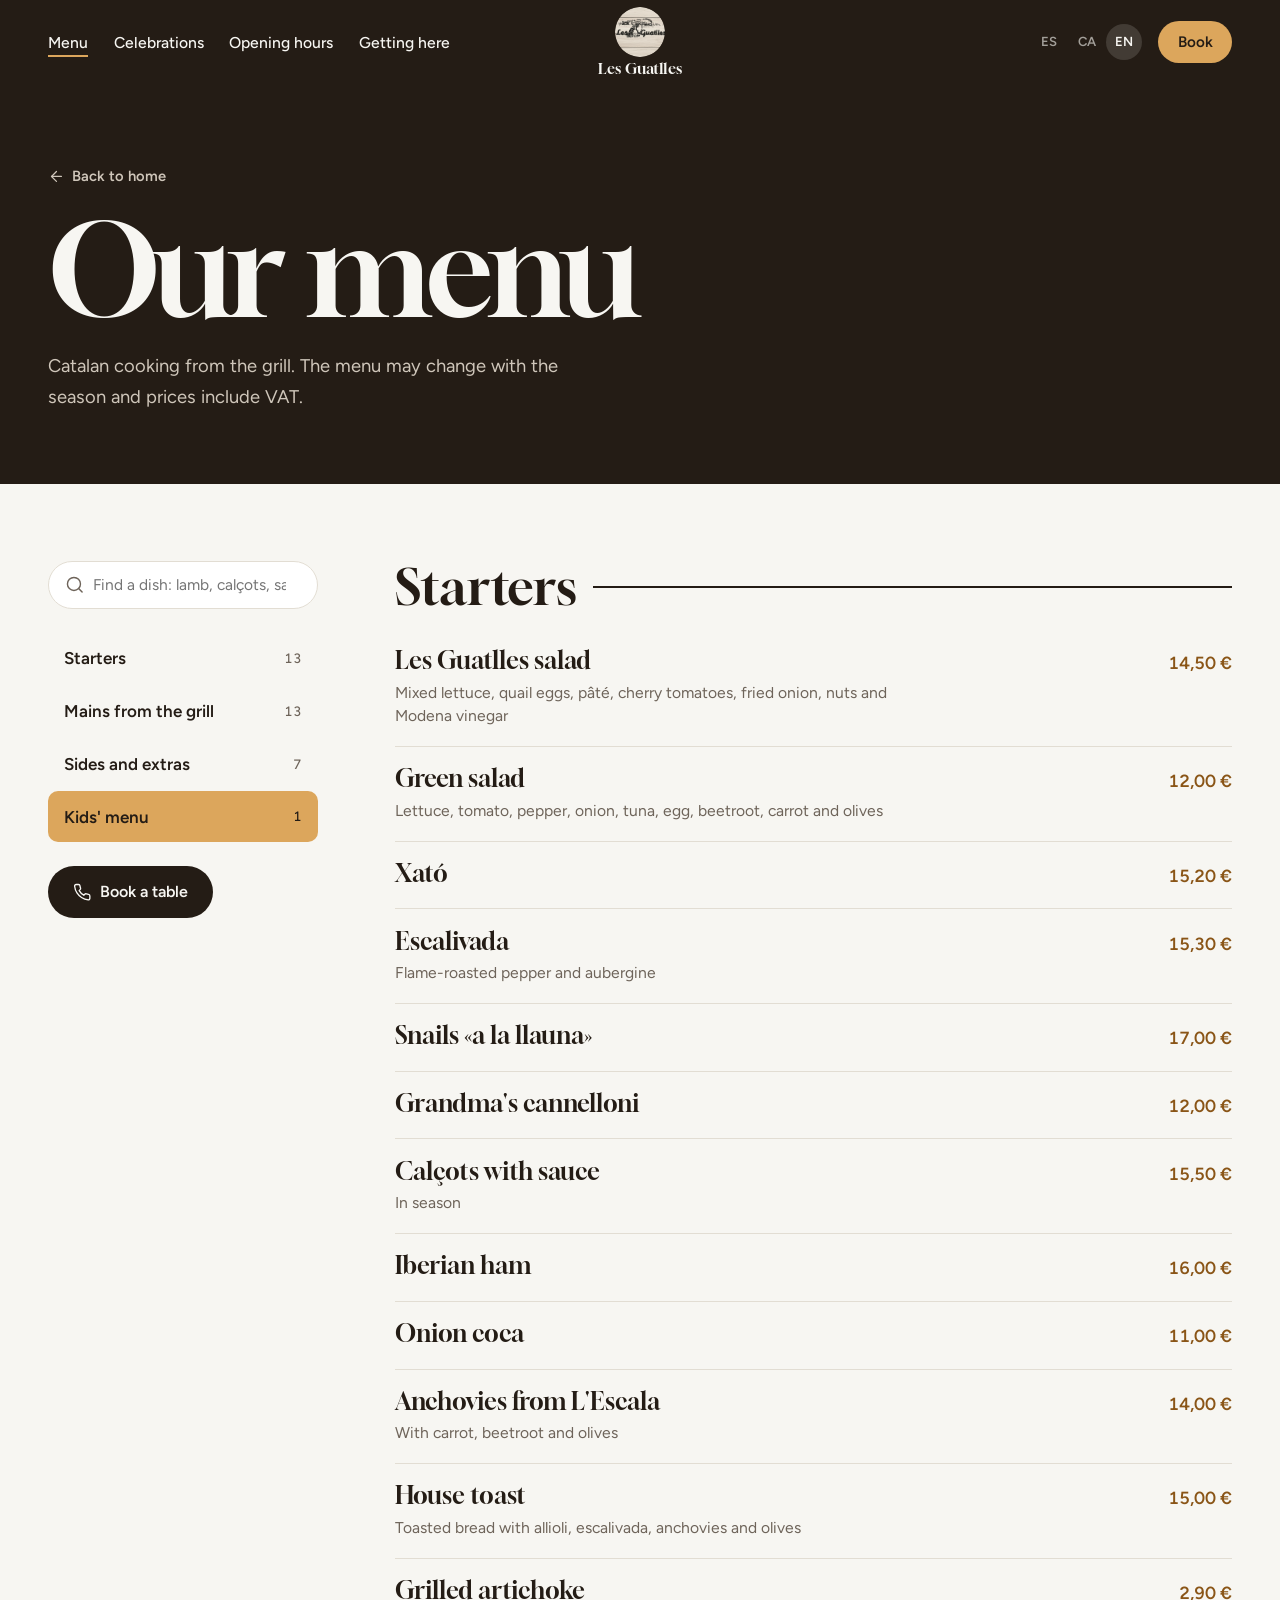
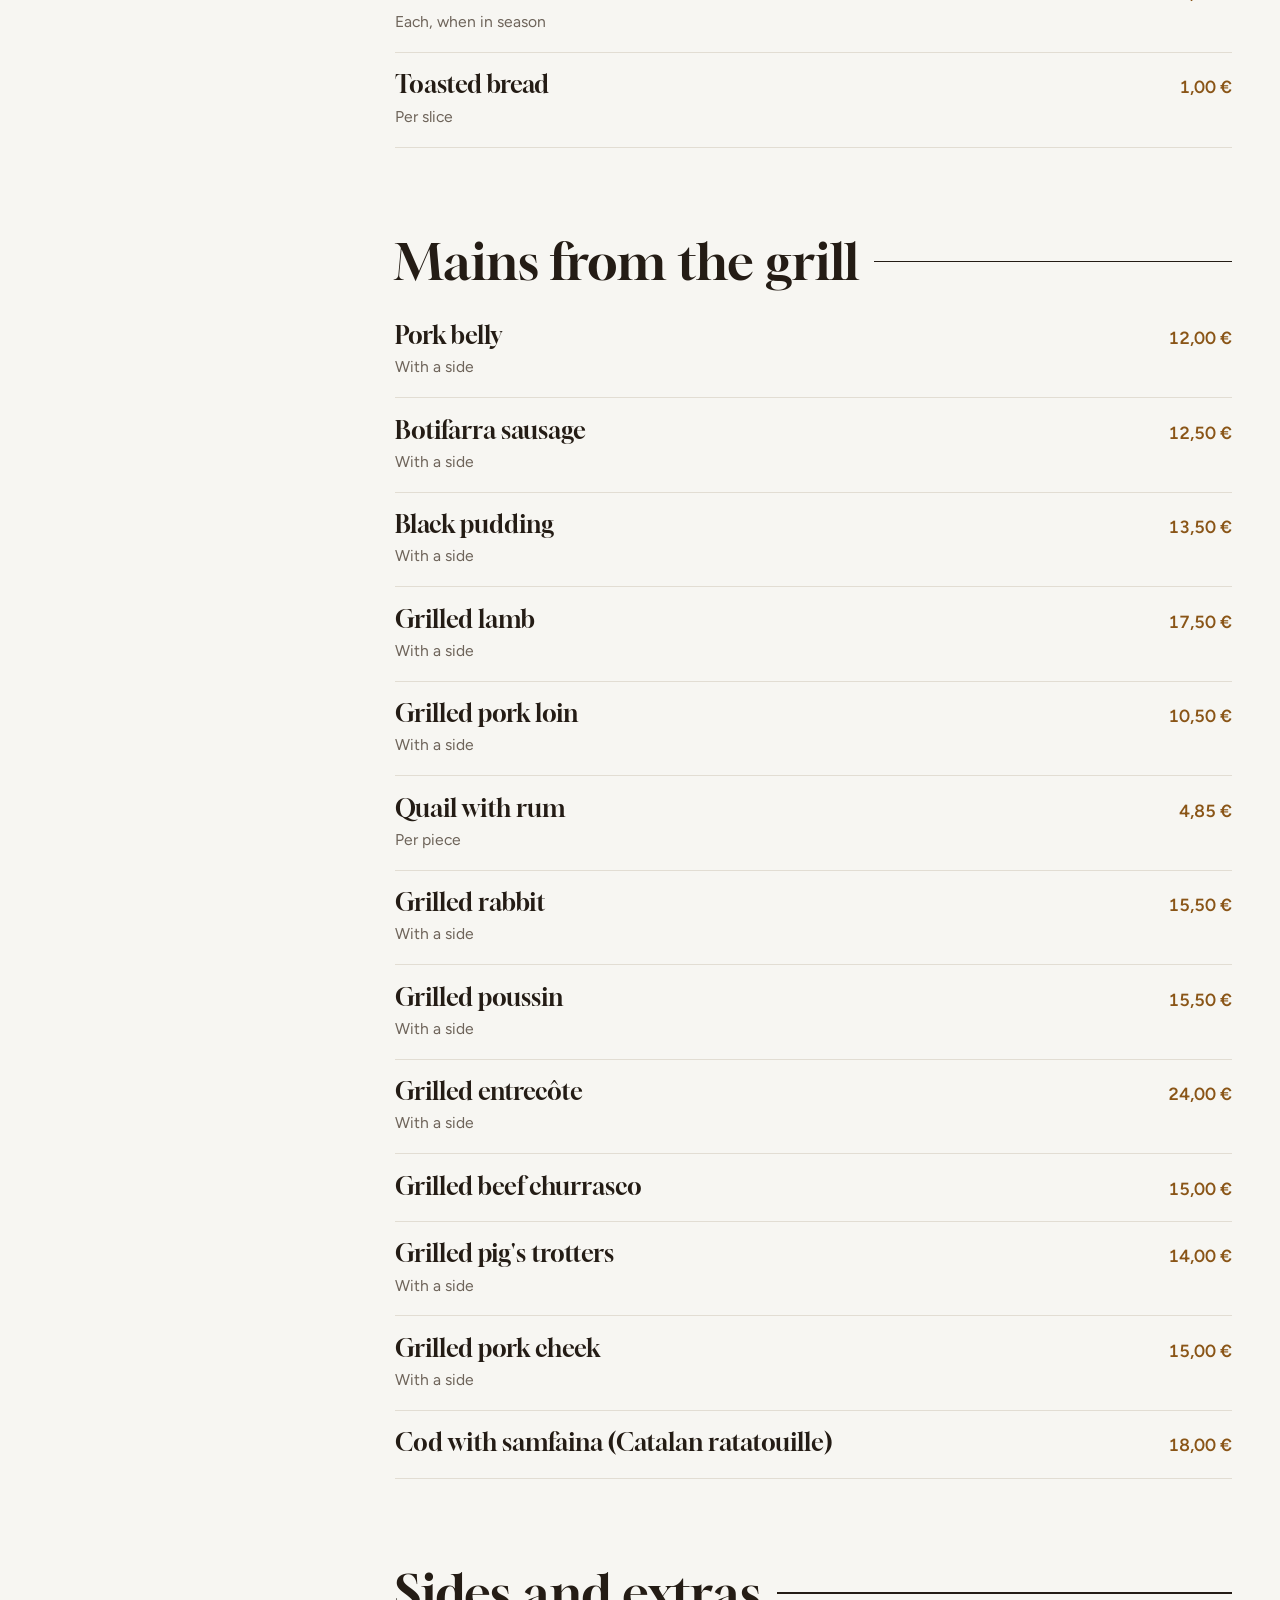
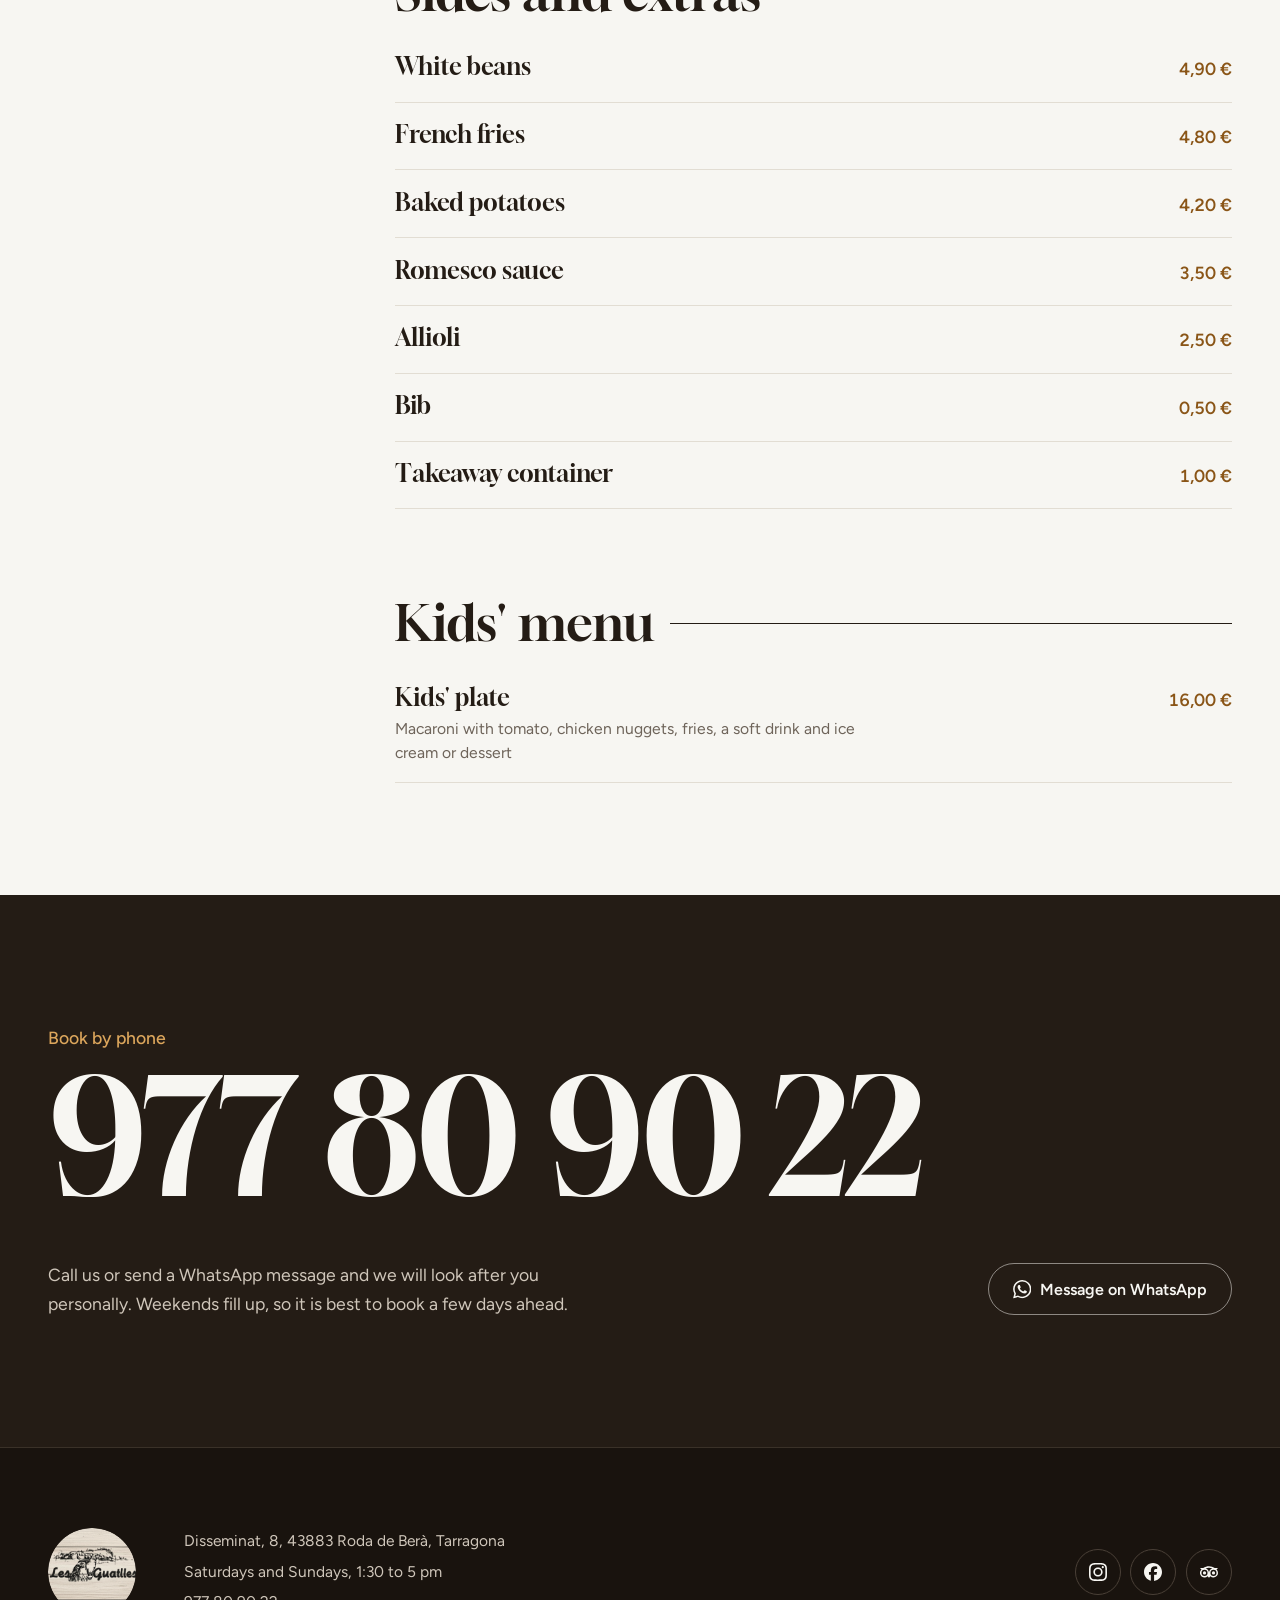
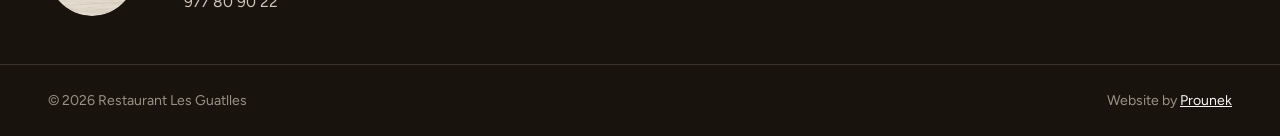
==== commit 203b496e: "Web nueva v2 de Les Guatlles" ====
--- a/carta.html
+++ b/carta.html
@@ -1,1713 +1,124 @@
-<!doctype html>
+<!DOCTYPE html>
 <html lang="es">
 <head>
-  <script async src="https://pagead2.googlesyndication.com/pagead/js/adsbygoogle.js?client=ca-pub-1579648661446718"
-     crossorigin="anonymous"></script>
-  <meta charset="utf-8" />
-  <meta name="viewport" content="width=device-width,initial-scale=1" />
-  <title>La Carta — Restaurant Les Guatlles</title>
-  <meta name="description" content="Carta completa del Restaurant Les Guatlles: cocina catalana tradicional en Roda de Berà." />
-  <meta name="author" content="Restaurant Les Guatlles" />
-  <link rel="icon" type="image/x-icon" href="Gemini_Generated_Image_eu8xwceu8xwceu8x-modified.png">
+  <meta charset="UTF-8">
+  <meta name="viewport" content="width=device-width, initial-scale=1">
+  <meta name="google-site-verification" content="Jsw2X4J8L4KTGrGWxW3BbhvIanGpA91pAaKXPVNSlQM">
+  <title>La carta | Restaurant Les Guatlles, Roda de Berà</title>
+  <meta name="description" content="Carta del Restaurant Les Guatlles: entrantes catalanes, carnes a la brasa, raciones y menú infantil, con precios.">
+  <link rel="canonical" href="https://restaurantlesguatlles.com/carta.html">
+  <meta name="theme-color" content="#241c15">
+  <meta property="og:type" content="restaurant">
+  <meta property="og:locale" content="es_ES">
+  <meta property="og:site_name" content="Restaurant Les Guatlles">
+  <meta property="og:title" content="La carta | Restaurant Les Guatlles, Roda de Berà">
+  <meta property="og:description" content="Carta del Restaurant Les Guatlles: entrantes catalanes, carnes a la brasa, raciones y menú infantil, con precios.">
+  <meta property="og:url" content="https://restaurantlesguatlles.com/carta.html">
+  <meta property="og:image" content="https://restaurantlesguatlles.com/compartir.jpg">
+  <meta name="twitter:card" content="summary_large_image">
+  <link rel="icon" href="favicon-48.png" type="image/png">
+  <link rel="apple-touch-icon" href="apple-touch-icon.png">
+  <script>(function(d){d.classList.add('js');var l;try{l=localStorage.getItem('lg-lang')}catch(e){}if(!l){var n=(navigator.language||'es').slice(0,2);l=n==='ca'?'ca':n==='en'?'en':'es'}d.setAttribute('data-lang',l);try{if(sessionStorage.getItem('lg-wipe')){d.classList.add('is-entering');sessionStorage.removeItem('lg-wipe')}}catch(e){}setTimeout(function(){d.classList.add('is-ready');d.classList.remove('is-entering')},3500)})(document.documentElement)</script>
+  <link rel="preload" href="gloock.woff2" as="font" type="font/woff2" crossorigin>
+  <link rel="preload" href="figtree.woff2" as="font" type="font/woff2" crossorigin>
+  <link rel="stylesheet" href="estilos.css?v=2">
+  <script async src="https://pagead2.googlesyndication.com/pagead/js/adsbygoogle.js?client=ca-pub-1579648661446718" crossorigin="anonymous"></script>
+</head><body class="is-inner">
+  <svg xmlns="http://www.w3.org/2000/svg" style="display:none" aria-hidden="true"><symbol id="wa" viewBox="0 0 24 24"><path fill="currentColor" d="M17.472 14.382c-.297-.149-1.758-.867-2.03-.967-.273-.099-.471-.148-.67.15-.197.297-.767.966-.94 1.164-.173.199-.347.223-.644.075-.297-.15-1.255-.463-2.39-1.475-.883-.788-1.48-1.761-1.653-2.059-.173-.297-.018-.458.13-.606.134-.133.298-.347.446-.52.149-.174.198-.298.298-.497.099-.198.05-.371-.025-.52-.075-.149-.669-1.612-.916-2.207-.242-.579-.487-.5-.669-.51-.173-.008-.371-.01-.57-.01-.198 0-.52.074-.792.372-.272.297-1.04 1.016-1.04 2.479 0 1.462 1.065 2.875 1.213 3.074.149.198 2.096 3.2 5.077 4.487.709.306 1.262.489 1.694.625.712.227 1.36.195 1.871.118.571-.085 1.758-.719 2.006-1.413.248-.694.248-1.289.173-1.413-.074-.124-.272-.198-.57-.347m-5.421 7.403h-.004a9.87 9.87 0 01-5.031-1.378l-.361-.214-3.741.982.998-3.648-.235-.374a9.86 9.86 0 01-1.51-5.26c.001-5.45 4.436-9.884 9.888-9.884 2.64 0 5.122 1.03 6.988 2.898a9.825 9.825 0 012.893 6.994c-.003 5.45-4.437 9.884-9.885 9.884m8.413-18.297A11.815 11.815 0 0012.05 0C5.495 0 .16 5.335.157 11.892c0 2.096.547 4.142 1.588 5.945L.057 24l6.305-1.654a11.882 11.882 0 005.683 1.448h.005c6.554 0 11.89-5.335 11.893-11.893a11.821 11.821 0 00-3.48-8.413Z"/></symbol><symbol id="ig" viewBox="0 0 24 24"><path fill="currentColor" d="M7.0301.084c-1.2768.0602-2.1487.264-2.911.5634-.7888.3075-1.4575.72-2.1228 1.3877-.6652.6677-1.075 1.3368-1.3802 2.127-.2954.7638-.4956 1.6365-.552 2.914-.0564 1.2775-.0689 1.6882-.0626 4.947.0062 3.2586.0206 3.6671.0825 4.9473.061 1.2765.264 2.1482.5635 2.9107.308.7889.72 1.4573 1.388 2.1228.6679.6655 1.3365 1.0743 2.1285 1.38.7632.295 1.6361.4961 2.9134.552 1.2773.056 1.6884.069 4.9462.0627 3.2578-.0062 3.668-.0207 4.9478-.0814 1.28-.0607 2.147-.2652 2.9098-.5633.7889-.3086 1.4578-.72 2.1228-1.3881.665-.6682 1.0745-1.3378 1.3795-2.1284.2957-.7632.4966-1.636.552-2.9124.056-1.2809.0692-1.6898.063-4.948-.0063-3.2583-.021-3.6668-.0817-4.9465-.0607-1.2797-.264-2.1487-.5633-2.9117-.3084-.7889-.72-1.4568-1.3876-2.1228C21.2982 1.33 20.628.9208 19.8378.6165 19.074.321 18.2017.1197 16.9244.0645 15.6471.0093 15.236-.005 11.977.0014 8.718.0076 8.31.0215 7.0301.0839m.1402 21.6932c-1.17-.0509-1.8053-.2453-2.2287-.408-.5606-.216-.96-.4771-1.3819-.895-.422-.4178-.6811-.8186-.9-1.378-.1644-.4234-.3624-1.058-.4171-2.228-.0595-1.2645-.072-1.6442-.079-4.848-.007-3.2037.0053-3.583.0607-4.848.05-1.169.2456-1.805.408-2.2282.216-.5613.4762-.96.895-1.3816.4188-.4217.8184-.6814 1.3783-.9003.423-.1651 1.0575-.3614 2.227-.4171 1.2655-.06 1.6447-.072 4.848-.079 3.2033-.007 3.5835.005 4.8495.0608 1.169.0508 1.8053.2445 2.228.408.5608.216.96.4754 1.3816.895.4217.4194.6816.8176.9005 1.3787.1653.4217.3617 1.056.4169 2.2263.0602 1.2655.0739 1.645.0796 4.848.0058 3.203-.0055 3.5834-.061 4.848-.051 1.17-.245 1.8055-.408 2.2294-.216.5604-.4763.96-.8954 1.3814-.419.4215-.8181.6811-1.3783.9-.4224.1649-1.0577.3617-2.2262.4174-1.2656.0595-1.6448.072-4.8493.079-3.2045.007-3.5825-.006-4.848-.0608M16.953 5.5864A1.44 1.44 0 1 0 18.39 4.144a1.44 1.44 0 0 0-1.437 1.4424M5.8385 12.012c.0067 3.4032 2.7706 6.1557 6.173 6.1493 3.4026-.0065 6.157-2.7701 6.1506-6.1733-.0065-3.4032-2.771-6.1565-6.174-6.1498-3.403.0067-6.156 2.771-6.1496 6.1738M8 12.0077a4 4 0 1 1 4.008 3.9921A3.9996 3.9996 0 0 1 8 12.0077"/></symbol><symbol id="fb" viewBox="0 0 24 24"><path fill="currentColor" d="M9.101 23.691v-7.98H6.627v-3.667h2.474v-1.58c0-4.085 1.848-5.978 5.858-5.978.401 0 .955.042 1.468.103a8.68 8.68 0 0 1 1.141.195v3.325a8.623 8.623 0 0 0-.653-.036 26.805 26.805 0 0 0-.733-.009c-.707 0-1.259.096-1.675.309a1.686 1.686 0 0 0-.679.622c-.258.42-.374.995-.374 1.752v1.297h3.919l-.386 2.103-.287 1.564h-3.246v8.245C19.396 23.238 24 18.179 24 12.044c0-6.627-5.373-12-12-12s-12 5.373-12 12c0 5.628 3.874 10.35 9.101 11.647Z"/></symbol><symbol id="ta" viewBox="0 0 24 24"><path fill="currentColor" d="M12.006 4.295c-2.67 0-5.338.784-7.645 2.353H0l1.963 2.135a5.997 5.997 0 0 0 4.04 10.43 5.976 5.976 0 0 0 4.075-1.6L12 19.705l1.922-2.09a5.972 5.972 0 0 0 4.072 1.598 6 6 0 0 0 6-5.998 5.982 5.982 0 0 0-1.957-4.432L24 6.648h-4.35a13.573 13.573 0 0 0-7.644-2.353zM12 6.255c1.531 0 3.063.303 4.504.903C13.943 8.138 12 10.43 12 13.1c0-2.671-1.942-4.962-4.504-5.942A11.72 11.72 0 0 1 12 6.256zM6.002 9.157a4.059 4.059 0 1 1 0 8.118 4.059 4.059 0 0 1 0-8.118zm11.992.002a4.057 4.057 0 1 1 .003 8.115 4.057 4.057 0 0 1-.003-8.115zm-11.992 1.93a2.128 2.128 0 0 0 0 4.256 2.128 2.128 0 0 0 0-4.256zm11.992 0a2.128 2.128 0 0 0 0 4.256 2.128 2.128 0 0 0 0-4.256z"/></symbol><symbol id="waze" viewBox="0 0 24 24"><path fill="currentColor" d="M13.218 0C9.915 0 6.835 1.49 4.723 4.148c-1.515 1.913-2.31 4.272-2.31 6.706v1.739c0 .894-.62 1.738-1.862 1.813-.298.025-.547.224-.547.522-.05.82.82 2.31 2.012 3.502.82.844 1.788 1.515 2.832 2.036a3 3 0 0 0 2.955 3.528 2.966 2.966 0 0 0 2.931-2.385h2.509c.323 1.689 2.086 2.856 3.974 2.21 1.64-.546 2.36-2.409 1.763-3.924a12.84 12.84 0 0 0 1.838-1.465 10.73 10.73 0 0 0 3.18-7.65c0-2.882-1.118-5.589-3.155-7.625A10.899 10.899 0 0 0 13.218 0zm0 1.217c2.558 0 4.967.994 6.78 2.807a9.525 9.525 0 0 1 2.807 6.78A9.526 9.526 0 0 1 20 17.585a9.647 9.647 0 0 1-6.78 2.807h-2.46a3.008 3.008 0 0 0-2.93-2.41 3.03 3.03 0 0 0-2.534 1.367v.024a8.945 8.945 0 0 1-2.41-1.788c-.844-.844-1.316-1.614-1.515-2.11a2.858 2.858 0 0 0 1.441-.846 2.959 2.959 0 0 0 .795-2.036v-1.789c0-2.11.696-4.197 2.012-5.861 1.863-2.385 4.62-3.726 7.6-3.726zm-2.41 5.986a1.192 1.192 0 0 0-1.191 1.192 1.192 1.192 0 0 0 1.192 1.193A1.192 1.192 0 0 0 12 8.395a1.192 1.192 0 0 0-1.192-1.192zm7.204 0a1.192 1.192 0 0 0-1.192 1.192 1.192 1.192 0 0 0 1.192 1.193 1.192 1.192 0 0 0 1.192-1.193 1.192 1.192 0 0 0-1.192-1.192zm-7.377 4.769a.596.596 0 0 0-.546.845 4.813 4.813 0 0 0 4.346 2.757 4.77 4.77 0 0 0 4.347-2.757.596.596 0 0 0-.547-.845h-.025a.561.561 0 0 0-.521.348 3.59 3.59 0 0 1-3.254 2.061 3.591 3.591 0 0 1-3.254-2.061.64.64 0 0 0-.546-.348z"/></symbol><symbol id="phone" viewBox="0 0 24 24" fill="none" stroke="currentColor" stroke-width="1.75" stroke-linecap="round" stroke-linejoin="round"><path d="M22 16.92v3a2 2 0 0 1-2.18 2 19.79 19.79 0 0 1-8.63-3.07 19.5 19.5 0 0 1-6-6 19.79 19.79 0 0 1-3.07-8.67A2 2 0 0 1 4.11 2h3a2 2 0 0 1 2 1.72 12.84 12.84 0 0 0 .7 2.81 2 2 0 0 1-.45 2.11L8.09 9.91a16 16 0 0 0 6 6l1.27-1.27a2 2 0 0 1 2.11-.45 12.84 12.84 0 0 0 2.81.7A2 2 0 0 1 22 16.92z" /></symbol><symbol id="map-pin" viewBox="0 0 24 24" fill="none" stroke="currentColor" stroke-width="1.75" stroke-linecap="round" stroke-linejoin="round"><path d="M20 10c0 6-8 12-8 12s-8-6-8-12a8 8 0 0 1 16 0Z" /><circle cx="12" cy="10" r="3" /></symbol><symbol id="clock" viewBox="0 0 24 24" fill="none" stroke="currentColor" stroke-width="1.75" stroke-linecap="round" stroke-linejoin="round"><circle cx="12" cy="12" r="10" /><polyline points="12 6 12 12 16 14" /></symbol><symbol id="search" viewBox="0 0 24 24" fill="none" stroke="currentColor" stroke-width="1.75" stroke-linecap="round" stroke-linejoin="round"><circle cx="11" cy="11" r="8" /><path d="m21 21-4.3-4.3" /></symbol><symbol id="x" viewBox="0 0 24 24" fill="none" stroke="currentColor" stroke-width="1.75" stroke-linecap="round" stroke-linejoin="round"><path d="M18 6 6 18" /><path d="m6 6 12 12" /></symbol><symbol id="arrow-up-right" viewBox="0 0 24 24" fill="none" stroke="currentColor" stroke-width="1.75" stroke-linecap="round" stroke-linejoin="round"><path d="M7 7h10v10" /><path d="M7 17 17 7" /></symbol><symbol id="arrow-left" viewBox="0 0 24 24" fill="none" stroke="currentColor" stroke-width="1.75" stroke-linecap="round" stroke-linejoin="round"><path d="m12 19-7-7 7-7" /><path d="M19 12H5" /></symbol><symbol id="car" viewBox="0 0 24 24" fill="none" stroke="currentColor" stroke-width="1.75" stroke-linecap="round" stroke-linejoin="round"><path d="M19 17h2c.6 0 1-.4 1-1v-3c0-.9-.7-1.7-1.5-1.9C18.7 10.6 16 10 16 10s-1.3-1.4-2.2-2.3c-.5-.4-1.1-.7-1.8-.7H5c-.6 0-1.1.4-1.4.9l-1.4 2.9A3.7 3.7 0 0 0 2 12v4c0 .6.4 1 1 1h2" /><circle cx="7" cy="17" r="2" /><path d="M9 17h6" /><circle cx="17" cy="17" r="2" /></symbol><symbol id="utensils" viewBox="0 0 24 24" fill="none" stroke="currentColor" stroke-width="1.75" stroke-linecap="round" stroke-linejoin="round"><path d="M3 2v7c0 1.1.9 2 2 2h4a2 2 0 0 0 2-2V2" /><path d="M7 2v20" /><path d="M21 15V2a5 5 0 0 0-5 5v6c0 1.1.9 2 2 2h3Zm0 0v7" /></symbol><symbol id="chevron-down" viewBox="0 0 24 24" fill="none" stroke="currentColor" stroke-width="1.75" stroke-linecap="round" stroke-linejoin="round"><path d="m6 9 6 6 6-6" /></symbol></svg>
+  <a class="skip" href="#contenido"><span data-i18n="skip">Saltar al contenido</span></a>
+  <div class="wipe" aria-hidden="true"><span class="wipe__band"></span><img class="wipe__logo" src="logo-les-guatlles.png" alt="" width="256" height="256"></div>
 
-  <!-- Fuentes profesionales de Google Fonts -->
-  <link rel="preconnect" href="https://fonts.googleapis.com">
-  <link rel="preconnect" href="https://fonts.gstatic.com" crossorigin>
-  <link href="https://fonts.googleapis.com/css2?family=Montserrat:wght@300;400;500;600&family=Playfair+Display:wght@400;500;600;700&display=swap" rel="stylesheet">
-
-  <!-- Font Awesome -->
-  <link rel="stylesheet" href="https://cdnjs.cloudflare.com/ajax/libs/font-awesome/6.4.0/css/all.min.css" integrity="sha512-iecdLmaskl7CVkqkXNQ/ZH/XLlvWZOJyj7Yy7tcenmpD1ypASozpmT/E0iPtmFIB46ZmdtAc9eNBvH0H/ZpiBw==" crossorigin="anonymous" referrerpolicy="no-referrer" />
-
-  <style>
-    /* === VARIABLES Y ESTILOS BASE === */
-    :root {
-      --accent: #8b2e2e;
-      --muted: #6b6b6b;
-      --bg: #d2b48c;
-      --card: #f1e0c6;
-      --glass-bg: rgba(255,255,255,0.45);
-      --header-offset: 96px;
-      --transition-smooth: cubic-bezier(0.4, 0, 0.2, 1);
-    }
-
-    * {
-      box-sizing: border-box;
-      scroll-behavior: smooth;
-    }
-
-    html, body {
-      height: 100%;
-      margin: 0;
-      font-family: 'Montserrat', -apple-system, BlinkMacSystemFont, 'Segoe UI', Roboto, Oxygen, Ubuntu, sans-serif;
-      color: #222;
-      background: var(--bg);
-    }
-
-    h1, h2, h3, h4, h5, h6 {
-      font-family: 'Playfair Display', Georgia, serif;
-      font-weight: 600;
-      letter-spacing: 0.5px;
-    }
-
-    a {
-      color: var(--accent);
-      text-decoration: none;
-      transition: all 0.3s var(--transition-smooth);
-    }
-
-    .container {
-      max-width: 1100px;
-      margin: 0 auto;
-      padding: 28px;
-    }
-
-    /* === ANIMACIONES DE ENTRADA PROFESIONALES === */
-    @keyframes fadeInUp {
-      from {
-        opacity: 0;
-        transform: translateY(40px);
-      }
-      to {
-        opacity: 1;
-        transform: translateY(0);
-      }
-    }
-
-    @keyframes fadeIn {
-      from {
-        opacity: 0;
-      }
-      to {
-        opacity: 1;
-      }
-    }
-
-    @keyframes scaleIn {
-      from {
-        opacity: 0;
-        transform: scale(0.9);
-      }
-      to {
-        opacity: 1;
-        transform: scale(1);
-      }
-    }
-
-    .animate-on-scroll {
-      opacity: 0;
-      transform: translateY(40px);
-      transition: all 0.8s var(--transition-smooth);
-    }
-
-    .animate-on-scroll.animated {
-      opacity: 1;
-      transform: translateY(0);
-    }
-
-    /* === HEADER STICKY === */
-    header {
-      position: fixed;
-      top: 18px;
-      left: 50%;
-      transform: translateX(-50%);
-      width: calc(100% - 40px);
-      max-width: 1100px;
-      background: var(--glass-bg);
-      backdrop-filter: blur(12px);
-      -webkit-backdrop-filter: blur(12px);
-      border-radius: 16px;
-      box-shadow: 0 10px 40px rgba(0,0,0,0.15);
-      display: flex;
-      align-items: center;
-      justify-content: space-between;
-      gap: 16px;
-      padding: 12px 28px;
-      z-index: 1200;
-      animation: fadeInDown 0.8s var(--transition-smooth) 0.2s both;
-      border: 1px solid rgba(255,255,255,0.2);
-      transition: all 0.4s var(--transition-smooth);
-    }
-
-    @keyframes fadeInDown {
-      from {
-        opacity: 0;
-        transform: translateX(-50%) translateY(-40px);
-      }
-      to {
-        opacity: 1;
-        transform: translateX(-50%) translateY(0);
-      }
-    }
-
-    header:hover {
-      box-shadow: 0 15px 50px rgba(0,0,0,0.2);
-      transform: translateX(-50%) translateY(-2px);
-    }
-
-    .brand {
-      display: flex;
-      align-items: center;
-      gap: 14px;
-    }
-
-    .logo {
-      width: 64px;
-      height: 64px;
-      border-radius: 12px;
-      overflow: hidden;
-      flex: 0 0 64px;
-      background-image: url('https://tse1.mm.bing.net/th/id/OIP.Gi4hYsIc4B3YbKDPpV0b8wAAAA?pid=Api');
-      background-size: cover;
-      background-position: center;
-      transition: all 0.4s var(--transition-smooth);
-    }
-
-    .logo:hover {
-      transform: rotate(5deg) scale(1.05);
-    }
-
-    h1 {
-      font-size: 1.25rem;
-      margin: 0;
-    }
-
-    nav ul {
-      list-style: none;
-      margin: 0;
-      padding: 0;
-      display: flex;
-      gap: 12px;
-      align-items: center;
-    }
-
-    nav li {
-      padding: 8px 14px;
-      border-radius: 10px;
-      transition: all 0.3s var(--transition-smooth);
-      position: relative;
-      overflow: hidden;
-    }
-
-    nav li:hover {
-      background: rgba(139, 46, 46, 0.1);
-      transform: translateY(-2px);
-    }
-
-    nav li::after {
-      content: '';
-      position: absolute;
-      bottom: 0;
-      left: 50%;
-      width: 0;
-      height: 2px;
-      background: var(--accent);
-      transition: all 0.3s var(--transition-smooth);
-      transform: translateX(-50%);
-    }
-
-    nav li:hover::after {
-      width: 70%;
-    }
-
-    nav a {
-      font-weight: 600;
-      cursor: pointer;
-      position: relative;
-      z-index: 2;
-    }
-
-    .hamburger {
-      display: none;
-      flex-direction: column;
-      gap: 5px;
-      cursor: pointer;
-      padding: 8px;
-      border-radius: 8px;
-      transition: all 0.3s var(--transition-smooth);
-    }
-
-    .hamburger:hover {
-      background: rgba(139, 46, 46, 0.1);
-    }
-
-    .hamburger span {
-      width: 24px;
-      height: 3px;
-      background: #222;
-      border-radius: 3px;
-      display: block;
-      transition: all 0.3s var(--transition-smooth);
-    }
-
-    .hamburger.active span:nth-child(1) {
-      transform: rotate(45deg) translate(6px, 6px);
-    }
-
-    .hamburger.active span:nth-child(2) {
-      opacity: 0;
-    }
-
-    .hamburger.active span:nth-child(3) {
-      transform: rotate(-45deg) translate(5px, -5px);
-    }
-
-    .nav-menu {
-      display: flex;
-      gap: 12px;
-      align-items: center;
-    }
-
-    .lang-switch {
-      display: flex;
-      gap: 8px;
-      align-items: center;
-    }
-
-    .lang-switch button {
-      background: none;
-      border: none;
-      cursor: pointer;
-      padding: 4px;
-      transition: all 0.3s var(--transition-smooth);
-      border-radius: 4px;
-    }
-
-    .lang-switch button:hover {
-      transform: scale(1.15);
-      background: rgba(139, 46, 46, 0.1);
-    }
-
-    .lang-switch img {
-      width: 28px;
-      height: 20px;
-      border-radius: 3px;
-      box-shadow: 0 2px 8px rgba(0,0,0,.1);
-      transition: all 0.3s var(--transition-smooth);
-    }
-
-    .lang-switch button:hover img {
-      box-shadow: 0 4px 12px rgba(0,0,0,.2);
-    }
-
-    /* === HERO SECTION === */
-    .hero-banner {
-      position: relative;
-      height: 50vh;
-      min-height: 400px;
-      display: flex;
-      align-items: center;
-      justify-content: center;
-      background-image: url('https://tse2.mm.bing.net/th/id/OIP.O7ewhGLgfSO-NGCan1UeLAHaFj?pid=Api');
-      background-size: cover;
-      background-position: center;
-      background-attachment: fixed;
-      color: #fff;
-      text-align: center;
-      margin-top: 84px;
-      animation: fadeIn 1.2s var(--transition-smooth);
-      overflow: hidden;
-    }
-
-    .hero-banner::before {
-      content: '';
-      position: absolute;
-      top: 0;
-      left: 0;
-      width: 100%;
-      height: 100%;
-      background: linear-gradient(135deg, rgba(0,0,0,0.6) 0%, rgba(0,0,0,0.4) 50%, rgba(0,0,0,0.2) 100%);
-      z-index: 1;
-    }
-
-    .hero-overlay {
-      position: absolute;
-      top: 0;
-      left: 0;
-      width: 100%;
-      height: 100%;
-      background: rgba(0,0,0,0.3);
-      z-index: 1;
-    }
-
-    .hero-content {
-      position: relative;
-      z-index: 2;
-      max-width: 800px;
-      padding: 30px;
-      animation: scaleIn 1.5s var(--transition-smooth) 0.3s both;
-    }
-
-    .hero-content h1 {
-      font-size: 2.8rem;
-      font-family: 'Playfair Display', serif;
-      margin-bottom: 15px;
-      text-shadow: 0 4px 20px rgba(0,0,0,0.5);
-    }
-
-    .hero-content p {
-      font-size: 1.3rem;
-      line-height: 1.6;
-      text-shadow: 0 2px 10px rgba(0,0,0,0.4);
-    }
-
-    /* === MAIN CONTENT === */
-    main {
-      margin-top: 24px;
-      padding-bottom: 80px;
-      animation: fadeIn 1s var(--transition-smooth) 0.8s both;
-    }
-
-    section {
-      scroll-margin-top: var(--header-offset);
-    }
-
-    /* === CARDS Y COMPONENTES === */
-    .card {
-      background: var(--card);
-      padding: 28px;
-      border-radius: 20px;
-      box-shadow: 0 10px 40px rgba(12,12,12,0.08);
-      margin-bottom: 30px;
-      transition: all 0.5s var(--transition-smooth);
-      position: relative;
-      overflow: hidden;
-    }
-
-    .card::before {
-      content: '';
-      position: absolute;
-      top: 0;
-      left: 0;
-      width: 100%;
-      height: 4px;
-      background: linear-gradient(90deg, var(--accent), #d2b48c);
-      transform: scaleX(0);
-      transform-origin: left;
-      transition: transform 0.5s var(--transition-smooth);
-    }
-
-    .card:hover {
-      transform: translateY(-10px) scale(1.02);
-      box-shadow: 0 20px 60px rgba(12,12,12,0.15);
-    }
-
-    .card:hover::before {
-      transform: scaleX(1);
-    }
-
-    .muted {
-      color: var(--muted);
-    }
-
-    .menu-list {
-      display: flex;
-      flex-direction: column;
-      gap: 15px;
-    }
-
-    .menu-item {
-      display: flex;
-      justify-content: space-between;
-      align-items: center;
-      border-bottom: 2px dashed #ccc;
-      padding-bottom: 12px;
-      padding-top: 8px;
-      transition: all 0.4s var(--transition-smooth);
-      position: relative;
-    }
-
-    .menu-item:hover {
-      transform: translateX(10px);
-      border-color: var(--accent);
-      padding-left: 10px;
-    }
-
-    .menu-item:hover .price {
-      transform: scale(1.1);
-      color: var(--accent);
-    }
-
-    .menu-item:last-child {
-      border-bottom: 0;
-    }
-
-    footer {
-      margin-top: 40px;
-      padding: 30px 0;
-      color: var(--muted);
-      font-size: 0.9rem;
-      text-align: center;
-      display: flex;
-      justify-content: space-between;
-      align-items: center;
-      border-top: 1px solid rgba(0,0,0,0.1);
-      animation: fadeInUp 1s var(--transition-smooth);
-    }
-
-    /* === BÚSQUEDA EN CARTA MEJORADA === */
-    .search-container {
-      margin-bottom: 30px;
-      position: relative;
-    }
-    
-    .search-box {
-      width: 100%;
-      padding: 16px 25px;
-      border: 2px solid #ddd;
-      border-radius: 50px;
-      font-size: 1.1rem;
-      transition: all 0.4s var(--transition-smooth);
-      background: white;
-      box-shadow: 0 8px 25px rgba(0,0,0,0.05);
-    }
-    
-    .search-box:focus {
-      outline: none;
-      border-color: var(--accent);
-      box-shadow: 0 0 0 4px rgba(139, 46, 46, 0.1), 0 12px 35px rgba(0,0,0,0.1);
-      transform: translateY(-2px);
-    }
-
-    .search-box::placeholder {
-      color: #999;
-      transition: all 0.3s var(--transition-smooth);
-    }
-
-    .search-box:focus::placeholder {
-      opacity: 0.5;
-      transform: translateX(10px);
-    }
-
-    /* === BOTONES MEJORADOS === */
-    .btn {
-      padding: 14px 28px;
-      border: none;
-      border-radius: 12px;
-      cursor: pointer;
-      font-size: 1rem;
-      font-weight: 600;
-      transition: all 0.4s var(--transition-smooth);
-      display: inline-block;
-      text-align: center;
-      position: relative;
-      overflow: hidden;
-    }
-    
-    .btn::before {
-      content: '';
-      position: absolute;
-      top: 50%;
-      left: 50%;
-      width: 0;
-      height: 0;
-      background: rgba(255,255,255,0.2);
-      border-radius: 50%;
-      transform: translate(-50%, -50%);
-      transition: width 0.6s, height 0.6s;
-    }
-    
-    .btn:hover::before {
-      width: 300px;
-      height: 300px;
-    }
-    
-    .btn:hover {
-      transform: translateY(-5px);
-      box-shadow: 0 15px 30px rgba(0,0,0,0.2);
-    }
-    
-    .btn-primary {
-      background: linear-gradient(135deg, var(--accent), #a83a3a);
-      color: white;
-    }
-    
-    .btn-primary:hover {
-      background: linear-gradient(135deg, #7a2727, #8b2e2e);
-      box-shadow: 0 10px 25px rgba(139, 46, 46, 0.4);
-    }
-
-    .btn-secondary {
-      background: linear-gradient(135deg, #f1e0c6, #e2cda0);
-      color: #8b2e2e;
-      border: 2px solid #8b2e2e;
-    }
-    
-    .btn-secondary:hover {
-      background: linear-gradient(135deg, #e2cda0, #d4b989);
-      transform: translateY(-5px);
-    }
-
-    /* WhatsApp flotante */
-    .whatsapp-btn {
-      position: fixed;
-      bottom: 30px;
-      right: 30px;
-      background: linear-gradient(135deg, #25d366, #1ebe57);
-      border-radius: 50%;
-      width: 70px;
-      height: 70px;
-      display: flex;
-      align-items: center;
-      justify-content: center;
-      box-shadow: 0 10px 30px rgba(37, 211, 102, 0.4);
-      z-index: 1300;
-      transition: all 0.4s var(--transition-smooth);
-      animation: fadeInUp 1s var(--transition-smooth) 1.2s both;
-    }
-    
-    .whatsapp-btn:hover {
-      transform: scale(1.15) rotate(10deg);
-      box-shadow: 0 15px 40px rgba(37, 211, 102, 0.6);
-    }
-    
-    .whatsapp-btn img {
-      width: 40px;
-      height: 40px;
-      transition: transform 0.3s var(--transition-smooth);
-    }
-
-    .whatsapp-btn:hover img {
-      transform: scale(1.1);
-    }
-
-    /* === NAVEGACIÓN ENTRE PÁGINAS === */
-    .page-nav {
-      display: flex;
-      justify-content: space-between;
-      align-items: center;
-      margin: 50px 0;
-      padding: 30px;
-      background: linear-gradient(135deg, var(--card), #e8d8bc);
-      border-radius: 20px;
-      border: 3px solid var(--accent);
-      box-shadow: 0 15px 40px rgba(0,0,0,0.1);
-      transition: all 0.4s var(--transition-smooth);
-    }
-
-    .page-nav:hover {
-      transform: translateY(-5px);
-      box-shadow: 0 20px 50px rgba(0,0,0,0.15);
-    }
-
-    /* === RESPONSIVE === */
-    @media (max-width:768px){
-      header{
-        flex-direction: column;
-        align-items:stretch;
-        padding: 2px 8px;
-        min-height: auto;
-      }
-      
-      .brand{
-        display:flex;
-        justify-content:center;
-        padding: 0;
-        margin: 0;
-      }
-      .brand .logo{display:none}
-      .brand h1{
-        font-size: 1rem;
-        margin: 0;
-        padding: 0;
-        text-align:center;
-        white-space:nowrap;
-        overflow:hidden;
-        text-overflow:ellipsis;
-        color:#222;
-        line-height: 1;
-      }
-
-      .nav-menu{
-        display:flex;
-        align-items:center;
-        justify-content:space-between;
-        padding: 0px 4px;
-        min-height: 24px;
-        gap: 0;
-      }
-      
-      .hamburger{
-        display:flex;
-        align-self:center;
-        margin: 0;
-        padding: 0;
-      }
-      .hamburger span{
-        background:#222;
-      }
-
-      .lang-switch{
-        gap: 6px;
-        margin: 0;
-        padding: 0;
-      }
-
-      nav ul{
-        position: absolute;
-        top: calc(100% + 10px);
-        left: 8px;
-        right: 8px;
-        margin-top:0;
-        background: var(--glass-bg);
-        backdrop-filter: blur(12px);
-        -webkit-backdrop-filter: blur(12px);
-        border-radius: 16px;
-        padding: 20px;
-        flex-direction: column;
-        display: none;
-        gap: 15px;
-        box-shadow: 0 15px 50px rgba(0,0,0,.2);
-        z-index: 1250;
-        animation: slideInFromTop 0.4s var(--transition-smooth);
-      }
-      nav ul.active{ display:flex; }
-      
-      .hero-content h1{font-size:2.2rem}
-      .hero-content p{font-size:1.1rem}
-      
-      .hero-banner {
-        background-attachment: scroll;
-        height: 40vh;
-        min-height: 300px;
-      }
-      
-      .page-nav {
-        flex-direction: column;
-        gap: 20px;
-        text-align: center;
-        padding: 25px;
-      }
-    }
-
-    @media (max-width:520px){
-      .hero-content h1{font-size:1.8rem}
-      .hero-content p{font-size:1rem}
-      
-      header{
-        padding: 1px 6px;
-      }
-      .nav-menu{
-        padding: 0px 3px;
-        min-height: 22px;
-      }
-      
-      .hero-banner {
-        height: 35vh;
-        min-height: 250px;
-        margin-top: 70px;
-      }
-      
-      .menu-item {
-        flex-direction: column;
-        align-items: flex-start;
-        gap: 8px;
-      }
-      
-      .price {
-        align-self: flex-end;
-      }
-      
-      .whatsapp-btn {
-        bottom: 20px;
-        right: 20px;
-        width: 60px;
-        height: 60px;
-      }
-
-      .whatsapp-btn img {
-        width: 35px;
-        height: 35px;
-      }
-    }
-
-    /* Footer redes sociales a la izquierda */
-    footer .social-icons {
-      order: -1;
-      margin-right: auto;
-    }
-    
-    .social-icons a {
-      display: inline-block;
-      margin-right: 15px;
-      transition: all 0.3s var(--transition-smooth);
-    }
-    
-    .social-icons a:hover {
-      transform: translateY(-5px) scale(1.1);
-    }
-    
-    .social-icons img {
-      transition: all 0.3s var(--transition-smooth);
-      filter: grayscale(30%);
-    }
-    
-    .social-icons a:hover img {
-      filter: grayscale(0%) brightness(1.1);
-    }
-
-    /* Estilos para las categorías del menú */
-    .menu-category {
-      margin-bottom: 40px;
-      padding-bottom: 25px;
-      border-bottom: 3px solid var(--accent);
-      position: relative;
-      animation: fadeInUp 0.6s var(--transition-smooth);
-    }
-    
-    .menu-category h2 {
-      color: var(--accent);
-      padding-bottom: 15px;
-      margin-bottom: 20px;
-      border-bottom: 2px solid #e0e0e0;
-      position: relative;
-      display: inline-block;
-    }
-    
-    .menu-category h2::after {
-      content: '';
-      position: absolute;
-      bottom: -2px;
-      left: 0;
-      width: 80px;
-      height: 3px;
-      background: var(--accent);
-      border-radius: 2px;
-    }
-    
-    .price {
-      font-weight: bold;
-      color: var(--accent);
-      white-space: nowrap;
-      font-size: 1.1rem;
-      transition: all 0.3s var(--transition-smooth);
-      background: rgba(139, 46, 46, 0.05);
-      padding: 6px 12px;
-      border-radius: 8px;
-      border: 1px solid rgba(139, 46, 46, 0.2);
-    }
-    
-    .description {
-      font-size: 0.9rem;
-      color: var(--muted);
-      font-style: italic;
-      margin-top: 6px;
-      line-height: 1.4;
-      transition: all 0.3s var(--transition-smooth);
-    }
-
-    .menu-item:hover .description {
-      color: #555;
-      transform: translateX(5px);
-    }
-
-    /* Scroll personalizado */
-    ::-webkit-scrollbar {
-      width: 10px;
-    }
-    
-    ::-webkit-scrollbar-track {
-      background: #f1f1f1;
-      border-radius: 5px;
-    }
-    
-    ::-webkit-scrollbar-thumb {
-      background: var(--accent);
-      border-radius: 5px;
-      transition: all 0.3s var(--transition-smooth);
-    }
-    
-    ::-webkit-scrollbar-thumb:hover {
-      background: #7a2727;
-    }
-
-    /* Efecto de resaltado en búsqueda */
-    .highlight-search {
-      background-color: rgba(255, 255, 0, 0.3);
-      padding: 2px 4px;
-      border-radius: 4px;
-      animation: pulseHighlight 1.5s var(--transition-smooth);
-    }
-
-    @keyframes pulseHighlight {
-      0%, 100% { background-color: rgba(255, 255, 0, 0.3); }
-      50% { background-color: rgba(255, 255, 0, 0.6); }
-    }
-  </style>
-</head>
-<body>
-  <!-- HEADER -->
-  <header class="container" role="banner" aria-label="Barra principal">
-    <div class="brand" aria-hidden="false">
-      <div class="logo" aria-hidden="true"></div>
-      <div>
-        <h1 data-i18n="title">Restaurant Les Guatlles</h1>
-        <div class="muted" data-i18n="location" style="font-size:0.85rem;color:var(--muted)">Roda de Berà — Tarragona</div>
-      </div>
-    </div>
-
-    <div class="nav-menu" aria-hidden="false">
-      <div class="hamburger" id="hamburger" aria-label="Abrir menú" role="button" tabindex="0" aria-expanded="false">
-        <span></span><span></span><span></span>
-      </div>
-
-      <nav aria-label="Navegación principal">
-        <ul id="nav-links" class="nav-links" role="menu">
-          <li role="none"><a role="menuitem" href="index.html#sobre" data-i18n="menu_about">Inicio</a></li>
-          <li role="none"><a role="menuitem" href="#carta" class="active" data-i18n="menu_menu">La Carta</a></li>
-          <li role="none"><a role="menuitem" href="menu-grupos.html" data-i18n="menu_groups">Menú Grupos</a></li>
-          <li role="none"><a role="menuitem" href="index.html#eventos" data-i18n="menu_events">Eventos</a></li>
-          <li role="none"><a role="menuitem" href="index.html#reservas" data-i18n="menu_reserve">Reservas</a></li>
-        </ul>
-      </nav>
-
-      <div class="lang-switch" aria-label="Selector de idioma">
-        <button data-lang="es" aria-label="Español"><img src="https://flagcdn.com/es.svg" alt="Español"></button>
-        <button data-lang="ca" aria-label="Català"><img src="https://upload.wikimedia.org/wikipedia/commons/c/ce/Flag_of_Catalonia.svg" alt="Català"></button>
-        <button data-lang="en" aria-label="English"><img src="https://flagcdn.com/gb.svg" alt="English"></button>
+  <header class="site-header">
+    <div class="wrap header__grid">
+      <nav class="nav nav--left" aria-label="Principal"><ul class="nav__list"><li><a href="carta.html" aria-current="page"><span data-i18n="nav_carta">La carta</span></a></li><li><a href="index.html#celebraciones"><span data-i18n="nav_celebra">Celebraciones</span></a></li><li><a href="index.html#horario"><span data-i18n="nav_horario">Horario</span></a></li><li><a href="index.html#como-llegar"><span data-i18n="nav_llegar">Cómo llegar</span></a></li></ul></nav>
+      <a class="brand" href="index.html"><img src="logo-les-guatlles.png" alt="" width="256" height="256"><span>Les Guatlles</span></a>
+      <div class="header__end">
+        <div class="lang" role="group" aria-label="Idioma" data-i18n-aria="lang_label"><button type="button" data-set-lang="es" aria-pressed="false" lang="es" title="Castellano">ES</button><button type="button" data-set-lang="ca" aria-pressed="false" lang="ca" title="Català">CA</button><button type="button" data-set-lang="en" aria-pressed="false" lang="en" title="English">EN</button></div>
+        <a class="btn btn--ochre btn--small" href="tel:+34977809022"><span data-i18n="nav_reservar">Reservar</span></a>
+        <button class="menu-btn" type="button" aria-expanded="false" aria-controls="menu-movil"><span class="visually-hidden"><span data-i18n="menu">Menú</span></span><span class="menu-btn__bars" aria-hidden="true"><i></i><i></i></span></button>
       </div>
     </div>
   </header>
 
-  <!-- HERO -->
-  <section class="hero-banner" aria-hidden="false">
-    <div class="hero-overlay"></div>
-    <div class="hero-content">
-      <h1 data-i18n="hero_title_carta">La Carta Completa</h1>
-      <p data-i18n="hero_sub_carta">Descubre nuestra cocina catalana tradicional</p>
+  <div class="mobile-menu" id="menu-movil">
+    <nav aria-label="Móvil"><ul><li><a class="big" href="index.html"><span data-i18n="nav_inicio">Inicio</span></a></li><li><a class="big" href="carta.html"><span data-i18n="nav_carta">La carta</span></a></li><li><a class="big" href="index.html#celebraciones"><span data-i18n="nav_celebra">Celebraciones</span></a></li><li><a class="big" href="index.html#horario"><span data-i18n="nav_horario">Horario</span></a></li><li><a class="big" href="index.html#como-llegar"><span data-i18n="nav_llegar">Cómo llegar</span></a></li></ul></nav>
+    <div class="mobile-menu__foot">
+      <div class="lang" role="group" aria-label="Idioma"><button type="button" data-set-lang="es" aria-pressed="false" lang="es" title="Castellano">ES</button><button type="button" data-set-lang="ca" aria-pressed="false" lang="ca" title="Català">CA</button><button type="button" data-set-lang="en" aria-pressed="false" lang="en" title="English">EN</button></div>
+      <p><span data-i18n="hours_short">Sábados y domingos, de 13:30 a 17:00</span></p>
+      <a class="btn btn--ochre" href="tel:+34977809022"><svg class="icon" aria-hidden="true"><use href="#phone"></use></svg><span data-i18n="call_book">Llamar para reservar</span></a>
     </div>
-  </section>
+  </div>
 
-  <!-- MAIN -->
-  <main class="container" id="maincontent" role="main">
-    <!-- Barra de búsqueda -->
-    <div class="search-container">
-      <input type="text" class="search-box" id="cartaSearch" placeholder="Buscar en la carta (ej: ensalada, cordero, bacalao)..." aria-label="Buscar en la carta" data-i18n-placeholder="search_placeholder">
-      <div style="text-align: center; margin-top: 10px; font-size: 0.9rem; color: var(--muted);" id="searchResults"></div>
-    </div>
-
-    <!-- PRIMEROS PLATOS -->
-    <section id="carta" class="menu-category animate-on-scroll">
-      <h2 data-i18n="primeros_title">PRIMEROS PLATOS</h2>
-      
-      <div class="menu-list">
-        <div class="menu-item" data-i18n-key="ensalada_guatlles">
-          <div>
-            <div data-i18n="ensalada_guatlles_name">Ensalada Les Guatlles</div>
-            <div class="description" data-i18n="ensalada_guatlles_desc">Lechuga variada, huevos de codorniz, paté, tomates cherry, cebolla frita, frutos secos y vinagre de módena</div>
-          </div>
-          <div class="price">14,50€</div>
-        </div>
-        
-        <div class="menu-item" data-i18n-key="ensalada_verde">
-          <div>
-            <div data-i18n="ensalada_verde_name">Ensalada verde</div>
-            <div class="description" data-i18n="ensalada_verde_desc">Lechuga, tomate, pimiento, cebolla, atún, huevo, remolacha, zanahoria y aceitunas</div>
-          </div>
-          <div class="price">12,00€</div>
-        </div>
-        
-        <div class="menu-item" data-i18n-key="xato">
-          <div data-i18n="xato_name">Xató</div>
-          <div class="price">15,20€</div>
-        </div>
-        
-        <div class="menu-item" data-i18n-key="escalivada">
-          <div data-i18n="escalivada_name">Escalivada (pimiento y berenjena)</div>
-          <div class="price">15,30€</div>
-        </div>
-        
-        <div class="menu-item" data-i18n-key="caracoles">
-          <div data-i18n="caracoles_name">Caracoles a la llauna</div>
-          <div class="price">17,00€</div>
-        </div>
-        
-        <div class="menu-item" data-i18n-key="canelones">
-          <div data-i18n="canelones_name">Canelones de la abuela</div>
-          <div class="price">12,00€</div>
-        </div>
-        
-        <div class="menu-item" data-i18n-key="calçots">
-          <div data-i18n="calçots_name">Calçots con salsa</div>
-          <div class="price">15,50€</div>
-        </div>
-        
-        <div class="menu-item" data-i18n-key="jamon">
-          <div data-i18n="jamon_name">Jamón Ibérico</div>
-          <div class="price">16,00€</div>
-        </div>
-        
-        <div class="menu-item" data-i18n-key="coca">
-          <div data-i18n="coca_name">Coca de cebolla</div>
-          <div class="price">11,00€</div>
-        </div>
-        
-        <div class="menu-item" data-i18n-key="anchoas">
-          <div>
-            <div data-i18n="anchoas_name">Anchoas de L'Escala</div>
-            <div class="description" data-i18n="anchoas_desc">Anchoas, zanahoria, remolacha y aceitunas</div>
-          </div>
-          <div class="price">14,00€</div>
-        </div>
-        
-        <div class="menu-item" data-i18n-key="tostada">
-          <div>
-            <div data-i18n="tostada_name">Tostada de la casa</div>
-            <div class="description" data-i18n="tostada_desc">Pan tostado con "all i oli", escalivada, anchoas y olivas</div>
-          </div>
-          <div class="price">15,00€</div>
-        </div> 
-
-        <div class="menu-item" data-i18n-key="alcachofa">
-          <div>
-            <div data-i18n="alcachofa_name">Alcachofa a la brasa, unidad s/t</div>
-          <div class="price">2,90€/u</div>
-        </div>
-
-        <div class="menu-item" data-i18n-key="patorrat">
-          <div>
-            <div data-i18n="patorrat_name">Pan tostado (rebanada)</div>
-          <div class="price">1,00€/u</div>
-        </div> 
+  <main id="contenido">
+    <section class="page-head" aria-labelledby="carta-title">
+      <div class="wrap">
+        <a class="back" href="index.html"><svg class="icon" aria-hidden="true"><use href="#arrow-left"></use></svg><span data-i18n="back">Volver al inicio</span></a>
+        <h1 class="page-title" id="carta-title"><span data-i18n="carta_title">La carta</span></h1>
+        <p class="page-note"><span data-i18n="carta_note">Cocina catalana a la brasa. La carta puede variar según la temporada y los precios llevan el IVA incluido.</span></p>
       </div>
     </section>
 
-    <!-- SEGUNDOS PLATOS -->
-    <section class="menu-category animate-on-scroll">
-      <h2 data-i18n="segundos_title">SEGUNDOS PLATOS</h2>
-      
-      <div class="menu-list">
-        <div class="menu-item" data-i18n-key="panceta">
-          <div data-i18n="panceta_name">Panceta con guarnición</div>
-          <div class="price">12,00€</div>
-        </div>
+    <div class="wrap menu-layout">
+      <aside class="menu-side">
+        <label class="search"><svg class="icon" aria-hidden="true"><use href="#search"></use></svg><span class="visually-hidden">Buscar un plato: cordero, calçots, ensalada…</span><input type="search" placeholder="Buscar un plato: cordero, calçots, ensalada…" data-i18n-ph="search_ph" autocomplete="off"></label>
+        <nav aria-label="Secciones de la carta"><ul class="tabs"><li><a href="#primeros"><span data-i18n="sec_primeros">Primeros</span><span class="count">13</span></a></li><li><a href="#segundos"><span data-i18n="sec_segundos">Segundos a la brasa</span><span class="count">13</span></a></li><li><a href="#raciones"><span data-i18n="sec_raciones">Raciones y extras</span><span class="count">7</span></a></li><li><a href="#infantil"><span data-i18n="sec_infantil">Menú infantil</span><span class="count">1</span></a></li></ul></nav>
+        <a class="btn btn--ink side-call" href="tel:+34977809022"><svg class="icon" aria-hidden="true"><use href="#phone"></use></svg><span data-i18n="hero_call">Reservar mesa</span></a>
+      </aside>
+      <div class="menu-body">
         
-        <div class="menu-item" data-i18n-key="butifarra">
-          <div data-i18n="butifarra_name">Butifarra con guarnición</div>
-          <div class="price">12,50€</div>
-        </div>
-        
-        <div class="menu-item" data-i18n-key="morcilla">
-          <div data-i18n="morcilla_name">Morcilla con guarnición</div>
-          <div class="price">13,50€</div>
-        </div>
-        
-        <div class="menu-item" data-i18n-key="cordero">
-          <div data-i18n="cordero_name">Cordero a la brasa con guarnición</div>
-          <div class="price">17,50€</div>
-        </div>
-        
-        <div class="menu-item" data-i18n-key="lomo">
-          <div data-i18n="lomo_name">Lomo a la brasa con guarnición</div>
-          <div class="price">10,50€</div>
-        </div>
-        
-        <div class="menu-item" data-i18n-key="codornices">
-          <div data-i18n="codornices_name">Codornices al ron (una pieza)</div>
-          <div class="price">4,85€</div>
-        </div>
-        
-        <div class="menu-item" data-i18n-key="conejo">
-          <div data-i18n="conejo_name">Conejo a la brasa con guarnición</div>
-          <div class="price">15,50€</div>
-        </div>
-        
-        <div class="menu-item" data-i18n-key="picanton">
-          <div data-i18n="picanton_name">Picantón a la brasa con guarnición</div>
-          <div class="price">15,50€</div>
-        </div>
-        
-        <div class="menu-item" data-i18n-key="entrecot">
-          <div data-i18n="entrecot_name">Entrecot a la brasa con guarnición</div>
-          <div class="price">24,00€</div>
-        </div>
-        
-        <div class="menu-item" data-i18n-key="churrasco">
-          <div data-i18n="churrasco_name">Churrasco de ternera a la brasa</div>
-          <div class="price">15,00€</div>
-        </div>
-        
-        <div class="menu-item" data-i18n-key="pies">
-          <div data-i18n="pies_name">Pies de cerdo a la brasa con guarnición</div>
-          <div class="price">14,00€</div>
-        </div>
-        
-        <div class="menu-item" data-i18n-key="carrillada">
-          <div data-i18n="carrillada_name">Carrillada de cerdo a la brasa con guarnición</div>
-          <div class="price">15,00€</div>
-        </div>
-        
-        <div class="menu-item" data-i18n-key="bacalao">
-          <div data-i18n="bacalao_name">Bacalao al pisto (samfaina)</div>
-          <div class="price">18,00€</div>
+          <section class="menu-sec" id="primeros" aria-labelledby="primeros-h">
+            <h2 class="menu-sec__title" id="primeros-h"><span data-i18n="sec2_primeros">Primeros</span></h2>
+            <ul class="dishes dishes--menu"><li class="dish" data-search="ensalada les guatlles amanida les guatlles les guatlles salad lechuga variada, huevos de codorniz, paté, tomates cherry, cebolla frita, frutos secos y vinagre de módena enciam variat, ous de guatlla, paté, tomàquets cherry, ceba fregida, fruita seca i vinagre de mòdena mixed lettuce, quail eggs, pâté, cherry tomatoes, fried onion, nuts and modena vinegar"><div class="dish__main"><h3 class="dish__name"><span data-i18n="d_ensalada">Ensalada Les Guatlles</span></h3><p class="dish__desc"><span data-i18n="d_ensalada_desc">Lechuga variada, huevos de codorniz, paté, tomates cherry, cebolla frita, frutos secos y vinagre de Módena</span></p></div><span class="dish__price">14,50&nbsp;€</span></li><li class="dish" data-search="ensalada verde amanida verda green salad lechuga, tomate, pimiento, cebolla, atún, huevo, remolacha, zanahoria y aceitunas enciam, tomàquet, pebrot, ceba, tonyina, ou, remolatxa, pastanaga i olives lettuce, tomato, pepper, onion, tuna, egg, beetroot, carrot and olives"><div class="dish__main"><h3 class="dish__name"><span data-i18n="d_verde">Ensalada verde</span></h3><p class="dish__desc"><span data-i18n="d_verde_desc">Lechuga, tomate, pimiento, cebolla, atún, huevo, remolacha, zanahoria y aceitunas</span></p></div><span class="dish__price">12,00&nbsp;€</span></li><li class="dish" data-search="xató xató xató"><div class="dish__main"><h3 class="dish__name"><span data-i18n="d_xato">Xató</span></h3></div><span class="dish__price">15,20&nbsp;€</span></li><li class="dish" data-search="escalivada escalivada escalivada pimiento y berenjena a la brasa pebrot i albergínia a la brasa flame-roasted pepper and aubergine"><div class="dish__main"><h3 class="dish__name"><span data-i18n="d_escalivada">Escalivada</span></h3><p class="dish__desc"><span data-i18n="d_escalivada_desc">Pimiento y berenjena a la brasa</span></p></div><span class="dish__price">15,30&nbsp;€</span></li><li class="dish" data-search="caracoles a la llauna cargols a la llauna snails «a la llauna»"><div class="dish__main"><h3 class="dish__name"><span data-i18n="d_caracoles">Caracoles a la llauna</span></h3></div><span class="dish__price">17,00&nbsp;€</span></li><li class="dish" data-search="canelones de la abuela canalons de l'àvia grandma's cannelloni"><div class="dish__main"><h3 class="dish__name"><span data-i18n="d_canelones">Canelones de la abuela</span></h3></div><span class="dish__price">12,00&nbsp;€</span></li><li class="dish" data-search="calçots con salsa calçots amb salsa calçots with sauce en temporada en temporada in season"><div class="dish__main"><h3 class="dish__name"><span data-i18n="d_calcots">Calçots con salsa</span></h3><p class="dish__desc"><span data-i18n="d_calcots_desc">En temporada</span></p></div><span class="dish__price">15,50&nbsp;€</span></li><li class="dish" data-search="jamón ibérico pernil ibèric iberian ham"><div class="dish__main"><h3 class="dish__name"><span data-i18n="d_jamon">Jamón ibérico</span></h3></div><span class="dish__price">16,00&nbsp;€</span></li><li class="dish" data-search="coca de cebolla coca de ceba onion coca"><div class="dish__main"><h3 class="dish__name"><span data-i18n="d_coca">Coca de cebolla</span></h3></div><span class="dish__price">11,00&nbsp;€</span></li><li class="dish" data-search="anchoas de l'escala anxoves de l'escala anchovies from l'escala con zanahoria, remolacha y aceitunas amb pastanaga, remolatxa i olives with carrot, beetroot and olives"><div class="dish__main"><h3 class="dish__name"><span data-i18n="d_anchoas">Anchoas de L'Escala</span></h3><p class="dish__desc"><span data-i18n="d_anchoas_desc">Con zanahoria, remolacha y aceitunas</span></p></div><span class="dish__price">14,00&nbsp;€</span></li><li class="dish" data-search="tostada de la casa torrada de la casa house toast pan tostado con allioli, escalivada, anchoas y aceitunas pa torrat amb allioli, escalivada, anxoves i olives toasted bread with allioli, escalivada, anchovies and olives"><div class="dish__main"><h3 class="dish__name"><span data-i18n="d_tostada">Tostada de la casa</span></h3><p class="dish__desc"><span data-i18n="d_tostada_desc">Pan tostado con allioli, escalivada, anchoas y aceitunas</span></p></div><span class="dish__price">15,00&nbsp;€</span></li><li class="dish" data-search="alcachofa a la brasa carxofa a la brasa grilled artichoke por unidad, según temporada per unitat, segons temporada each, when in season"><div class="dish__main"><h3 class="dish__name"><span data-i18n="d_alcachofa">Alcachofa a la brasa</span></h3><p class="dish__desc"><span data-i18n="d_alcachofa_desc">Por unidad, según temporada</span></p></div><span class="dish__price">2,90&nbsp;€</span></li><li class="dish" data-search="pan tostado pa torrat toasted bread por rebanada per llesca per slice"><div class="dish__main"><h3 class="dish__name"><span data-i18n="d_pan">Pan tostado</span></h3><p class="dish__desc"><span data-i18n="d_pan_desc">Por rebanada</span></p></div><span class="dish__price">1,00&nbsp;€</span></li></ul>
+          </section>
+          <section class="menu-sec" id="segundos" aria-labelledby="segundos-h">
+            <h2 class="menu-sec__title" id="segundos-h"><span data-i18n="sec2_segundos">Segundos a la brasa</span></h2>
+            <ul class="dishes dishes--menu"><li class="dish" data-search="panceta cansalada pork belly con guarnición amb guarnició with a side"><div class="dish__main"><h3 class="dish__name"><span data-i18n="d_panceta">Panceta</span></h3><p class="dish__desc"><span data-i18n="d_panceta_desc">Con guarnición</span></p></div><span class="dish__price">12,00&nbsp;€</span></li><li class="dish" data-search="butifarra botifarra botifarra sausage con guarnición amb guarnició with a side"><div class="dish__main"><h3 class="dish__name"><span data-i18n="d_butifarra">Butifarra</span></h3><p class="dish__desc"><span data-i18n="d_butifarra_desc">Con guarnición</span></p></div><span class="dish__price">12,50&nbsp;€</span></li><li class="dish" data-search="morcilla botifarra negra black pudding con guarnición amb guarnició with a side"><div class="dish__main"><h3 class="dish__name"><span data-i18n="d_morcilla">Morcilla</span></h3><p class="dish__desc"><span data-i18n="d_morcilla_desc">Con guarnición</span></p></div><span class="dish__price">13,50&nbsp;€</span></li><li class="dish" data-search="cordero a la brasa xai a la brasa grilled lamb con guarnición amb guarnició with a side"><div class="dish__main"><h3 class="dish__name"><span data-i18n="d_cordero">Cordero a la brasa</span></h3><p class="dish__desc"><span data-i18n="d_cordero_desc">Con guarnición</span></p></div><span class="dish__price">17,50&nbsp;€</span></li><li class="dish" data-search="lomo a la brasa llom a la brasa grilled pork loin con guarnición amb guarnició with a side"><div class="dish__main"><h3 class="dish__name"><span data-i18n="d_lomo">Lomo a la brasa</span></h3><p class="dish__desc"><span data-i18n="d_lomo_desc">Con guarnición</span></p></div><span class="dish__price">10,50&nbsp;€</span></li><li class="dish" data-search="codornices al ron guatlles al rom quail with rum por pieza per peça per piece"><div class="dish__main"><h3 class="dish__name"><span data-i18n="d_codornices">Codornices al ron</span></h3><p class="dish__desc"><span data-i18n="d_codornices_desc">Por pieza</span></p></div><span class="dish__price">4,85&nbsp;€</span></li><li class="dish" data-search="conejo a la brasa conill a la brasa grilled rabbit con guarnición amb guarnició with a side"><div class="dish__main"><h3 class="dish__name"><span data-i18n="d_conejo">Conejo a la brasa</span></h3><p class="dish__desc"><span data-i18n="d_conejo_desc">Con guarnición</span></p></div><span class="dish__price">15,50&nbsp;€</span></li><li class="dish" data-search="picantón a la brasa picantó a la brasa grilled poussin con guarnición amb guarnició with a side"><div class="dish__main"><h3 class="dish__name"><span data-i18n="d_picanton">Picantón a la brasa</span></h3><p class="dish__desc"><span data-i18n="d_picanton_desc">Con guarnición</span></p></div><span class="dish__price">15,50&nbsp;€</span></li><li class="dish" data-search="entrecot a la brasa entrecot a la brasa grilled entrecôte con guarnición amb guarnició with a side"><div class="dish__main"><h3 class="dish__name"><span data-i18n="d_entrecot">Entrecot a la brasa</span></h3><p class="dish__desc"><span data-i18n="d_entrecot_desc">Con guarnición</span></p></div><span class="dish__price">24,00&nbsp;€</span></li><li class="dish" data-search="churrasco de ternera a la brasa xurrasco de vedella a la brasa grilled beef churrasco"><div class="dish__main"><h3 class="dish__name"><span data-i18n="d_churrasco">Churrasco de ternera a la brasa</span></h3></div><span class="dish__price">15,00&nbsp;€</span></li><li class="dish" data-search="pies de cerdo a la brasa peus de porc a la brasa grilled pig's trotters con guarnición amb guarnició with a side"><div class="dish__main"><h3 class="dish__name"><span data-i18n="d_pies">Pies de cerdo a la brasa</span></h3><p class="dish__desc"><span data-i18n="d_pies_desc">Con guarnición</span></p></div><span class="dish__price">14,00&nbsp;€</span></li><li class="dish" data-search="carrillada de cerdo a la brasa galta de porc a la brasa grilled pork cheek con guarnición amb guarnició with a side"><div class="dish__main"><h3 class="dish__name"><span data-i18n="d_carrillada">Carrillada de cerdo a la brasa</span></h3><p class="dish__desc"><span data-i18n="d_carrillada_desc">Con guarnición</span></p></div><span class="dish__price">15,00&nbsp;€</span></li><li class="dish" data-search="bacalao al pisto (samfaina) bacallà amb samfaina cod with samfaina (catalan ratatouille)"><div class="dish__main"><h3 class="dish__name"><span data-i18n="d_bacalao">Bacalao al pisto (samfaina)</span></h3></div><span class="dish__price">18,00&nbsp;€</span></li></ul>
+          </section>
+          <section class="menu-sec" id="raciones" aria-labelledby="raciones-h">
+            <h2 class="menu-sec__title" id="raciones-h"><span data-i18n="sec2_raciones">Raciones y extras</span></h2>
+            <ul class="dishes dishes--menu"><li class="dish" data-search="judías secas fesols white beans"><div class="dish__main"><h3 class="dish__name"><span data-i18n="d_judias">Judías secas</span></h3></div><span class="dish__price">4,90&nbsp;€</span></li><li class="dish" data-search="patatas fritas patates fregides french fries"><div class="dish__main"><h3 class="dish__name"><span data-i18n="d_fritas">Patatas fritas</span></h3></div><span class="dish__price">4,80&nbsp;€</span></li><li class="dish" data-search="patatas al horno patates al forn baked potatoes"><div class="dish__main"><h3 class="dish__name"><span data-i18n="d_horno">Patatas al horno</span></h3></div><span class="dish__price">4,20&nbsp;€</span></li><li class="dish" data-search="salsa romesco salsa romesco romesco sauce"><div class="dish__main"><h3 class="dish__name"><span data-i18n="d_romesco">Salsa romesco</span></h3></div><span class="dish__price">3,50&nbsp;€</span></li><li class="dish" data-search="allioli allioli allioli"><div class="dish__main"><h3 class="dish__name"><span data-i18n="d_alioli">Allioli</span></h3></div><span class="dish__price">2,50&nbsp;€</span></li><li class="dish" data-search="babero pitet bib"><div class="dish__main"><h3 class="dish__name"><span data-i18n="d_babero">Babero</span></h3></div><span class="dish__price">0,50&nbsp;€</span></li><li class="dish" data-search="táper para llevar carmanyola per emportar takeaway container"><div class="dish__main"><h3 class="dish__name"><span data-i18n="d_taper">Táper para llevar</span></h3></div><span class="dish__price">1,00&nbsp;€</span></li></ul>
+          </section>
+          <section class="menu-sec" id="infantil" aria-labelledby="infantil-h">
+            <h2 class="menu-sec__title" id="infantil-h"><span data-i18n="sec2_infantil">Menú infantil</span></h2>
+            <ul class="dishes dishes--menu"><li class="dish" data-search="plato combinado plat combinat kids' plate macarrones con tomate, nuggets de pollo, patatas fritas, refresco y helado o postre macarrons amb tomàquet, nuggets de pollastre, patates fregides, refresc i gelat o postres macaroni with tomato, chicken nuggets, fries, a soft drink and ice cream or dessert"><div class="dish__main"><h3 class="dish__name"><span data-i18n="d_combinado">Plato combinado</span></h3><p class="dish__desc"><span data-i18n="d_combinado_desc">Macarrones con tomate, nuggets de pollo, patatas fritas, refresco y helado o postre</span></p></div><span class="dish__price">16,00&nbsp;€</span></li></ul>
+          </section>
+        <p class="menu-empty" hidden><span data-i18n="no_results">No hay ningún plato con ese nombre. Prueba con otra palabra o pregúntanos por teléfono.</span></p>
+      </div>
+    </div>
+
+    <section class="call" aria-labelledby="call-title">
+      <div class="wrap">
+        <h2 class="call__label" id="call-title"><span data-i18n="call_title">Reservas por teléfono</span></h2>
+        <a class="call__number" href="tel:+34977809022">977 80 90 22</a>
+        <div class="call__foot">
+          <p><span data-i18n="res_text">Llámanos o escríbenos por WhatsApp y te atendemos personalmente. Los fines de semana se llena: mejor reservar con unos días de margen.</span></p>
+          <a class="btn btn--outline-light" href="https://wa.me/34977809022" target="_blank" rel="noopener"><svg class="icon" aria-hidden="true"><use href="#wa"></use></svg><span data-i18n="wa_write">Escribir por WhatsApp</span></a>
         </div>
       </div>
     </section>
-
-    <!-- RACIONES Y EXTRAS -->
-    <section class="menu-category animate-on-scroll">
-      <h2 data-i18n="raciones_title">RACIONES Y EXTRAS</h2>
-      
-      <div class="menu-list">
-        <div class="menu-item" data-i18n-key="judias">
-          <div data-i18n="judias_name">Judías secas</div>
-          <div class="price">4,90€</div>
-        </div>
-        
-        <div class="menu-item" data-i18n-key="patatas_fritas">
-          <div data-i18n="patatas_fritas_name">Patatas fritas</div>
-          <div class="price">4,80€</div>
-        </div>
-        
-        <div class="menu-item" data-i18n-key="patatas_horno">
-          <div data-i18n="patatas_horno_name">Patatas al horno</div>
-          <div class="price">4,20€</div>
-        </div>
-        
-        <div class="menu-item" data-i18n-key="romesco">
-          <div data-i18n="romesco_name">Salsa romesco</div>
-          <div class="price">3,50€</div>
-        </div>
-        
-        <div class="menu-item" data-i18n-key="alioli">
-          <div data-i18n="alioli_name">Alioli</div>
-          <div class="price">2,50€</div>
-        </div>
-        
-        <div class="menu-item" data-i18n-key="alcachofa">
-          <div data-i18n="alcachofa_name">Alcachofa a la brasa, unidad s/t</div>
-          <div class="price">2,80€/u</div>
-        </div>
-        
-        <div class="menu-item" data-i18n-key="pan_tostado">
-          <div data-i18n="pan_tostado_name">Pan tostado (rebanada)</div>
-          <div class="price">1,00€/u</div>
-        </div>
-        
-        <div class="menu-item" data-i18n-key="babero">
-          <div data-i18n="babero_name">Babero</div>
-          <div class="price">0,50€</div>
-        </div>
-        
-        <div class="menu-item" data-i18n-key="taper">
-          <div data-i18n="taper_name">Táper</div>
-          <div class="price">1,00€</div>
-        </div>
-      </div>
-    </section>
-
-    <!-- MENÚ INFANTIL -->
-    <section class="menu-category animate-on-scroll">
-      <h2 data-i18n="infantil_title">MENÚ INFANTIL</h2>
-      
-      <div class="menu-list">
-        <div class="menu-item" data-i18n-key="infantil">
-          <div>
-            <div data-i18n="infantil_name">Plato combinado</div>
-            <div class="description" data-i18n="infantil_desc">Macarrones con tomate, Nuggets de pollo, patatas fritas, refresco y helado (o postre)</div>
-          </div>
-          <div class="price">16,00€</div>
-        </div>
-      </div>
-    </section>
-
-    <!-- NAVEGACIÓN ENTRE PÁGINAS -->
-    <div class="page-nav">
-      <a href="index.html" class="btn btn-secondary">
-        <i class="fas fa-arrow-left" style="margin-right: 10px;"></i><span data-i18n="volver_inicio">Volver al inicio</span>
-      </a>
-      
-      <a href="menu-grupos.html" class="btn btn-primary">
-        <span data-i18n="ver_grupos">Ver Menús de Grupo</span> <i class="fas fa-arrow-right" style="margin-left: 10px;"></i>
-      </a>
-    </div>
   </main>
 
-  <!-- FOOTER -->
-  <footer class="container" role="contentinfo">
-    <span class="social-icons" aria-label="Redes sociales">
-      <a href="https://www.instagram.com/restaurantlesguatlles/?hl=es" target="_blank" rel="noopener" aria-label="Instagram">
-        <img src="https://upload.wikimedia.org/wikipedia/commons/a/a5/Instagram_icon.png" alt="Instagram" width="22" height="22">
-      </a>
-      <a href="https://www.facebook.com/Restaurantlesguatlles/?locale=es_ES" target="_blank" rel="noopener" aria-label="Facebook">
-        <img src="https://upload.wikimedia.org/wikipedia/commons/1/1b/Facebook_icon.svg" alt="Facebook" width="22" height="22">
-      </a>
-    </span>
-    <span>© <span id="year"></span> <span data-i18n="title">Restaurant Les Guatlles</span></span>
+  <footer class="site-footer">
+    <div class="wrap footer__grid">
+      <a class="footer__brand" href="index.html"><img src="logo-les-guatlles.png" alt="Restaurant Les Guatlles" width="256" height="256" loading="lazy"></a>
+      <div>
+        <p class="footer__line">Disseminat, 8, 43883 Roda de Berà, Tarragona</p>
+        <p class="footer__line"><span data-i18n="hours_short2">Sábados y domingos, de 13:30 a 17:00</span></p>
+        <p class="footer__line"><a href="tel:+34977809022">977 80 90 22</a></p>
+      </div>
+      <div class="social">
+        <a href="https://www.instagram.com/restaurantlesguatlles/" target="_blank" rel="noopener" aria-label="Instagram"><svg class="icon" aria-hidden="true"><use href="#ig"></use></svg></a>
+        <a href="https://www.facebook.com/Restaurantlesguatlles/" target="_blank" rel="noopener" aria-label="Facebook"><svg class="icon" aria-hidden="true"><use href="#fb"></use></svg></a>
+        <a href="https://www.tripadvisor.es/Restaurant_Review-g911517-d994936-Reviews-Restaurant_Les_Guatlles-Roda_de_Bara_Province_of_Tarragona_Catalonia.html" target="_blank" rel="noopener" aria-label="Tripadvisor"><svg class="icon" aria-hidden="true"><use href="#ta"></use></svg></a>
+      </div>
+    </div>
+    <div class="wrap legal">
+      <span>© <span data-year>2026</span> Restaurant Les Guatlles</span>
+      <span><span data-i18n="made_by">Web realizada por</span> <a href="https://prounek.com" target="_blank" rel="noopener">Prounek</a></span>
+    </div>
   </footer>
 
-      <!-- FIRMA DE DESARROLLO -->
-    <div style="
-        margin-top: 20px;
-        padding-top: 15px;
-        border-top: 1px solid rgba(0,0,0,0.1);
-        width: 100%;
-        text-align: center;
-        font-size: 0.85rem;
-        color: var(--muted);
-    ">
-        Esta página web ha sido creada por<br>
-        <a href="https://prounek.com" target="_blank" rel="noopener" style="text-decoration: none;">
-        <span style="
-            font-family: 'Poppins', sans-serif;
-            font-weight: 400;
-            font-size: 1.2rem;
-            background: linear-gradient(90deg, #000000, #c89116);
-            -webkit-background-clip: text;
-            -webkit-text-fill-color: transparent;
-            background-clip: text;
-            display: inline-block;
-            margin-top: 5px;
-            transition: all 0.3s var(--transition-smooth);
-        ">Prounek</span>
-        </a>
-    </div>
-</footer>
-
-  <!-- BOTÓN WHATSAPP -->
-  <a href="https://wa.me/34977809022" class="whatsapp-btn" target="_blank" rel="noopener" aria-label="Abrir WhatsApp">
-    <img src="https://upload.wikimedia.org/wikipedia/commons/6/6b/WhatsApp.svg" alt="WhatsApp">
-  </a>
-
-  <script>
-    // === INICIALIZACIÓN ===
-    document.addEventListener('DOMContentLoaded', function() {
-      // Año actual
-      document.getElementById('year').textContent = new Date().getFullYear();
-      
-      // Inicializar búsqueda
-      initializeSearch();
-      
-      // Inicializar animaciones al hacer scroll
-      initializeScrollAnimations();
-      
-      // Sistema de navegación
-      initializeNavigation();
-      
-      // Sistema de idiomas COMPLETO
-      initializeLanguage();
-    });
-
-    // === SISTEMA DE BÚSQUEDA MEJORADO ===
-    function initializeSearch() {
-      const cartaSearch = document.getElementById('cartaSearch');
-      const searchResults = document.getElementById('searchResults');
-      
-      if (cartaSearch) {
-        cartaSearch.addEventListener('input', function(e) {
-          const results = filterMenuItems(e.target.value.toLowerCase().trim());
-          updateSearchResults(results);
-        });
-        
-        // Efecto de enfoque
-        cartaSearch.addEventListener('focus', function() {
-          this.style.transform = 'translateY(-3px)';
-          this.style.boxShadow = '0 15px 40px rgba(0,0,0,0.1)';
-        });
-        
-        cartaSearch.addEventListener('blur', function() {
-          this.style.transform = 'translateY(0)';
-          this.style.boxShadow = '0 8px 25px rgba(0,0,0,0.05)';
-        });
-      }
-    }
-
-    function filterMenuItems(searchTerm) {
-      const menuItems = document.querySelectorAll('.menu-item');
-      let foundCount = 0;
-      const originalTexts = new Map();
-      
-      // Guardar textos originales si es la primera vez
-      if (!window.menuOriginalTexts) {
-        window.menuOriginalTexts = new Map();
-        menuItems.forEach(item => {
-          const key = item.getAttribute('data-i18n-key');
-          if (key) {
-            const nameElement = item.querySelector('[data-i18n-name]') || item.querySelector('div:not(.price):not(.description)');
-            const descElement = item.querySelector('.description');
-            window.menuOriginalTexts.set(key, {
-              name: nameElement ? nameElement.textContent : '',
-              desc: descElement ? descElement.textContent : ''
-            });
-          }
-        });
-      }
-      
-      menuItems.forEach(item => {
-        const text = item.textContent.toLowerCase();
-        
-        if (searchTerm === '' || text.includes(searchTerm)) {
-          item.style.display = 'flex';
-          item.style.opacity = '1';
-          item.style.transform = 'translateX(0)';
-          foundCount++;
-          
-          // Resaltar texto de búsqueda
-          if (searchTerm !== '') {
-            highlightSearchText(item, searchTerm);
-          } else {
-            removeHighlight(item);
-          }
-        } else {
-          item.style.display = 'none';
-          item.style.opacity = '0';
-          item.style.transform = 'translateX(-20px)';
-        }
-      });
-      
-      // Mostrar/Ocultar categorías
-      const categories = document.querySelectorAll('.menu-category');
-      categories.forEach(category => {
-        const visibleItems = category.querySelectorAll('.menu-item[style*="display: flex"]');
-        if (visibleItems.length === 0) {
-          category.style.opacity = '0.3';
-          category.style.pointerEvents = 'none';
-        } else {
-          category.style.opacity = '1';
-          category.style.pointerEvents = 'auto';
-          
-          // Animación para categorías con resultados
-          category.style.animation = 'none';
-          setTimeout(() => {
-            category.style.animation = 'fadeInUp 0.6s cubic-bezier(0.4, 0, 0.2, 1)';
-          }, 10);
-        }
-      });
-      
-      return foundCount;
-    }
-
-    function highlightSearchText(item, searchTerm) {
-      const elements = item.querySelectorAll('div:not(.price)');
-      elements.forEach(element => {
-        const originalText = element.textContent;
-        const regex = new RegExp(`(${searchTerm})`, 'gi');
-        const highlightedText = originalText.replace(regex, '<span class="highlight-search">$1</span>');
-        
-        if (highlightedText !== originalText) {
-          element.innerHTML = highlightedText;
-        }
-      });
-    }
-
-    function removeHighlight(item) {
-      const elements = item.querySelectorAll('div:not(.price)');
-      elements.forEach(element => {
-        if (element.innerHTML.includes('highlight-search')) {
-          const key = item.getAttribute('data-i18n-key');
-          if (key && window.menuOriginalTexts && window.menuOriginalTexts.has(key)) {
-            const original = window.menuOriginalTexts.get(key);
-            if (element.hasAttribute('data-i18n-name') || !element.querySelector('.description')) {
-              element.textContent = original.name;
-            } else if (element.classList.contains('description')) {
-              element.textContent = original.desc;
-            }
-          } else {
-            element.innerHTML = element.textContent;
-          }
-        }
-      });
-    }
-
-    function updateSearchResults(count) {
-      const searchResults = document.getElementById('searchResults');
-      if (searchResults) {
-        if (count === 0 && document.getElementById('cartaSearch').value !== '') {
-          searchResults.textContent = 'No se encontraron resultados. Intenta con otra búsqueda.';
-          searchResults.style.color = '#8b2e2e';
-          searchResults.style.fontWeight = '500';
-        } else if (document.getElementById('cartaSearch').value !== '') {
-          searchResults.textContent = `Se encontraron ${count} platos`;
-          searchResults.style.color = '#2e8b57';
-          searchResults.style.fontWeight = '500';
-        } else {
-          searchResults.textContent = '';
-        }
-      }
-    }
-
-    // === ANIMACIONES AL SCROLL ===
-    function initializeScrollAnimations() {
-      const observerOptions = {
-        threshold: 0.05,
-        rootMargin: '0px 0px -50px 0px'
-      };
-      
-      const observer = new IntersectionObserver(function(entries) {
-        entries.forEach(entry => {
-          if (entry.isIntersecting) {
-            setTimeout(() => {
-              entry.target.classList.add('animated');
-            }, 200);
-            
-            // Efecto escalonado para los items del menú
-            if (entry.target.classList.contains('menu-category')) {
-              const menuItems = entry.target.querySelectorAll('.menu-item');
-              menuItems.forEach((item, index) => {
-                setTimeout(() => {
-                  item.style.opacity = '0';
-                  item.style.transform = 'translateX(-20px)';
-                  item.style.transition = 'all 0.5s cubic-bezier(0.4, 0, 0.2, 1)';
-                  setTimeout(() => {
-                    item.style.opacity = '1';
-                    item.style.transform = 'translateX(0)';
-                  }, 100);
-                }, index * 100);
-              });
-            }
-          }
-        });
-      }, observerOptions);
-      
-      // Observar todos los elementos con la clase animate-on-scroll
-      document.querySelectorAll('.animate-on-scroll').forEach(el => {
-        observer.observe(el);
-      });
-    }
-
-    // === SISTEMA DE NAVEGACIÓN ===
-    function initializeNavigation() {
-      const hamburger = document.getElementById('hamburger');
-      const navLinks = document.getElementById('nav-links');
-
-      function toggleMenu() {
-        const expanded = hamburger.getAttribute('aria-expanded') === 'true';
-        hamburger.setAttribute('aria-expanded', String(!expanded));
-        hamburger.classList.toggle('active');
-        navLinks.classList.toggle('active');
-      }
-      
-      if (hamburger) {
-        hamburger.addEventListener('click', toggleMenu);
-      }
-
-      // Cerrar menú al hacer clic en un enlace
-      document.querySelectorAll('nav a').forEach(link => {
-        link.addEventListener('click', () => {
-          navLinks.classList.remove('active');
-          hamburger.setAttribute('aria-expanded','false');
-          hamburger.classList.remove('active');
-        });
-      });
-    }
-
-    // === SISTEMA DE IDIOMAS COMPLETO ===
-    function initializeLanguage() {
-      const translations = {
-        es: {
-          // Títulos generales
-          "title": "Restaurant Les Guatlles",
-          "location": "Roda de Berà — Tarragona",
-          
-          // Navegación
-          "menu_about": "Inicio",
-          "menu_menu": "La Carta",
-          "menu_groups": "Menú Grupos",
-          "menu_events": "Eventos",
-          "menu_reserve": "Reservas",
-          
-          // Hero
-          "hero_title_carta": "La Carta Completa",
-          "hero_sub_carta": "Descubre nuestra cocina catalana tradicional",
-          
-          // Búsqueda
-          "search_placeholder": "Buscar en la carta (ej: ensalada, cordero, bacalao)...",
-          
-          // Categorías
-          "primeros_title": "PRIMEROS PLATOS",
-          "segundos_title": "SEGUNDOS PLATOS",
-          "raciones_title": "RACIONES Y EXTRAS",
-          "infantil_title": "MENÚ INFANTIL",
-          
-          // Primeros platos
-          "ensalada_guatlles_name": "Ensalada Les Guatlles",
-          "ensalada_guatlles_desc": "Lechuga variada, huevos de codorniz, paté, tomates cherry, cebolla frita, frutos secos y vinagre de módena",
-          "ensalada_verde_name": "Ensalada verde",
-          "ensalada_verde_desc": "Lechuga, tomate, pimiento, cebolla, atún, huevo, remolacha, zanahoria y aceitunas",
-          "xato_name": "Xató",
-          "escalivada_name": "Escalivada (pimiento y berenjena)",
-          "caracoles_name": "Caracoles a la llauna",
-          "canelones_name": "Canelones de la abuela",
-          "calçots_name": "Calçots con salsa",
-          "jamon_name": "Jamón del país",
-          "coca_name": "Coca de cebolla",
-          "anchoas_name": "Anchoas de L'Escala",
-          "anchoas_desc": "Anchoas, zanahoria, remolacha y aceitunas",
-          "tostada_name": "Tostada de la casa",
-          "tostada_desc": "Pan tostado con \"all i oli\", escalivada, anchoas y olivas",
-          "alcachofa_name": "Alcachofa a la brasa, unidad s/t",
-          "patorrat_name": "Pan tostado (rebanada)",
-          
-          // Segundos platos
-          "panceta_name": "Panceta con guarnición",
-          "butifarra_name": "Butifarra con guarnición",
-          "morcilla_name": "Morcilla con guarnición",
-          "cordero_name": "Cordero a la brasa con guarnición",
-          "lomo_name": "Lomo a la brasa con guarnición",
-          "codornices_name": "Codornices al ron (una pieza)",
-          "conejo_name": "Conejo a la brasa con guarnición",
-          "picanton_name": "Picantón a la brasa con guarnición",
-          "entrecot_name": "Entrecot a la brasa con guarnición",
-          "churrasco_name": "Churrasco de ternera a la brasa",
-          "pies_name": "Pies de cerdo a la brasa con guarnición",
-          "carrillada_name": "Carrillada de cerdo a la brasa con guarnición",
-          "bacalao_name": "Bacalao al pisto (samfaina)",
-          
-          // Raciones y extras
-          "judias_name": "Judías secas",
-          "patatas_fritas_name": "Patatas fritas",
-          "patatas_horno_name": "Patatas al horno",
-          "romesco_name": "Salsa romesco",
-          "alioli_name": "Alioli",
-          "alcachofa_name": "Alcachofa a la brasa, unidad s/t",
-          "pan_tostado_name": "Pan tostado (rebanada)",
-          "babero_name": "Babero",
-          "taper_name": "Táper",
-          
-          // Menú infantil
-          "infantil_name": "Plato combinado",
-          "infantil_desc": "Macarrones con tomate, Nuggets de pollo, patatas fritas, refresco y helado (o postre)",
-          
-          // Navegación entre páginas
-          "volver_inicio": "Volver al inicio",
-          "ver_grupos": "Ver Menús de Grupo"
-        },
-        ca: {
-          // Títulos generales
-          "title": "Restaurant Les Guatlles",
-          "location": "Roda de Berà — Tarragona",
-          
-          // Navegación
-          "menu_about": "Inici",
-          "menu_menu": "La Carta",
-          "menu_groups": "Menú Grups",
-          "menu_events": "Esdeveniments",
-          "menu_reserve": "Reserves",
-          
-          // Hero
-          "hero_title_carta": "La Carta Completa",
-          "hero_sub_carta": "Descobreix la nostra cuina catalana tradicional",
-          
-          // Búsqueda
-          "search_placeholder": "Cercar a la carta (ex: amanida, xai, bacallà)...",
-          
-          // Categorías
-          "primeros_title": "PRIMERS PLATS",
-          "segundos_title": "SEGONS PLATS",
-          "raciones_title": "RACIONS I EXTRES",
-          "infantil_title": "MENÚ INFANTIL",
-          
-          // Primeros platos
-          "ensalada_guatlles_name": "Amanida Les Guatlles",
-          "ensalada_guatlles_desc": "Enciam variat, ous de guatlla, paté, tomàtigs cherry, ceba fregida, fruits secs i vinagre de Módena",
-          "ensalada_verde_name": "Amanida verda",
-          "ensalada_verde_desc": "Enciam, tomàquet, pebrot, ceba, tonyina, ou, remolatxa, pastanaga i olives",
-          "xato_name": "Xató",
-          "escalivada_name": "Escalivada (pebrot i albergínia)",
-          "caracoles_name": "Cargols a la llauna",
-          "canelones_name": "Canalons de l'àvia",
-          "calçots_name": "Calçots amb salsa",
-          "jamon_name": "Pernil del país",
-          "coca_name": "Coca de ceba",
-          "anchoas_name": "Seitons de L'Escala",
-          "anchoas_desc": "Seitons, pastanaga, remolatxa i olives",
-          "tostada_name": "Torrada de la casa",
-          "tostada_desc": "Pa torrat amb \"all i oli\", escalivada, seitons i olives",
-          "alcachofa_name": "Carxofa a la brasa unitat s/t",
-          "patorrat_name": "Pa torrat (llesca)",
-          
-          // Segundos platos
-          "panceta_name": "Panceta amb guarnició",
-          "butifarra_name": "Botifarra amb guarnició",
-          "morcilla_name": "Botifarra negra amb guarnició",
-          "cordero_name": "Xai a la brasa amb guarnició",
-          "lomo_name": "Llom a la brasa amb guarnició",
-          "codornices_name": "Guatlles al rom (una peça)",
-          "conejo_name": "Conill a la brasa amb guarnició",
-          "picanton_name": "Picantó a la brasa amb guarnició",
-          "entrecot_name": "Entrecot a la brasa amb guarnició",
-          "churrasco_name": "Xurrasco de vedella a la brasa",
-          "pies_name": "Potes de porc a la brasa amb guarnició",
-          "carrillada_name": "Galta de porc a la brasa amb guarnició",
-          "bacalao_name": "Bacallà amb samfaina",
-          
-          // Raciones y extras
-          "judias_name": "Fesols secs",
-          "patatas_fritas_name": "Patates fregides",
-          "patatas_horno_name": "Patates al forn",
-          "romesco_name": "Salsa romesco",
-          "alioli_name": "All i oli",
-          "alcachofa_name": "Carxofa a la brasa, unitat s/t",
-          "pan_tostado_name": "Pa torrat (llesca)",
-          "babero_name": "Baver",
-          "taper_name": "Tupper",
-          
-          // Menú infantil
-          "infantil_name": "Plat combinat",
-          "infantil_desc": "Macarrons amb tomàquet, Nuggets de pollastre, patates fregides, refresc i gelat (o postre)",
-          
-          // Navegación entre páginas
-          "volver_inicio": "Tornar a l'inici",
-          "ver_grupos": "Veure Menús de Grup"
-        },
-        en: {
-          // Títulos generales
-          "title": "Restaurant Les Guatlles",
-          "location": "Roda de Berà — Tarragona",
-          
-          // Navegación
-          "menu_about": "Home",
-          "menu_menu": "Menu",
-          "menu_groups": "Group Menus",
-          "menu_events": "Events",
-          "menu_reserve": "Reservations",
-          
-          // Hero
-          "hero_title_carta": "Complete Menu",
-          "hero_sub_carta": "Discover our traditional Catalan cuisine",
-          
-          // Búsqueda
-          "search_placeholder": "Search in the menu (e.g.: salad, lamb, cod)...",
-          
-          // Categorías
-          "primeros_title": "STARTERS",
-          "segundos_title": "MAIN COURSES",
-          "raciones_title": "SIDES AND EXTRAS",
-          "infantil_title": "KIDS MENU",
-          
-          // Primeros platos
-          "ensalada_guatlles_name": "Les Guatlles Salad",
-          "ensalada_guatlles_desc": "Mixed lettuce, quail eggs, pâté, cherry tomatoes, fried onion, nuts and Modena vinegar",
-          "ensalada_verde_name": "Green salad",
-          "ensalada_verde_desc": "Lettuce, tomato, pepper, onion, tuna, egg, beetroot, carrot and olives",
-          "xato_name": "Xató salad",
-          "escalivada_name": "Grilled vegetables (pepper and aubergine)",
-          "caracoles_name": "Snails in a tin",
-          "canelones_name": "Grandma's cannelloni",
-          "calçots_name": "Calçots with sauce",
-          "jamon_name": "Local ham",
-          "coca_name": "Onion flatbread",
-          "anchoas_name": "Anchovies from L'Escala",
-          "anchoas_desc": "Anchovies, carrot, beetroot and olives",
-          "tostada_name": "House toast",
-          "tostada_desc": "Toasted bread with \"aioli\", grilled vegetables, anchovies and olives",
-          "alcachofa_name": "Grilled artichoke unit s/t",
-          "patorrat_name": "Toasted bread (slice)",
-          
-          // Segundos platos
-          "panceta_name": "Pork belly with garnish",
-          "butifarra_name": "Catalan sausage with garnish",
-          "morcilla_name": "Black pudding with garnish",
-          "cordero_name": "Grilled lamb with garnish",
-          "lomo_name": "Grilled pork loin with garnish",
-          "codornices_name": "Quail with rum (one piece)",
-          "conejo_name": "Grilled rabbit with garnish",
-          "picanton_name": "Grilled poussin with garnish",
-          "entrecot_name": "Grilled entrecôte with garnish",
-          "churrasco_name": "Grilled beef churrasco",
-          "pies_name": "Grilled pig's feet with garnish",
-          "carrillada_name": "Grilled pork cheek with garnish",
-          "bacalao_name": "Cod with ratatouille (samfaina)",
-          
-          // Raciones y extras
-          "judias_name": "Dried beans",
-          "patatas_fritas_name": "French fries",
-          "patatas_horno_name": "Baked potatoes",
-          "romesco_name": "Romesco sauce",
-          "alioli_name": "Aioli",
-          "alcachofa_name": "Grilled artichoke, unit s/t",
-          "pan_tostado_name": "Toasted bread (slice)",
-          "babero_name": "Bib",
-          "taper_name": "Tupper",
-          
-          // Menú infantil
-          "infantil_name": "Combo plate",
-          "infantil_desc": "Macaroni with tomato, Chicken nuggets, French fries, soft drink and ice cream (or dessert)",
-          
-          // Navegación entre páginas
-          "volver_inicio": "Back to home",
-          "ver_grupos": "See Group Menus"
-        }
-      };
-
-      const savedLang = localStorage.getItem('lang') || 'es';
-      setLanguage(savedLang);
-
-      document.querySelectorAll('.lang-switch button').forEach(btn => {
-        btn.addEventListener('click', () => {
-          const lang = btn.getAttribute('data-lang');
-          setLanguage(lang);
-        });
-      });
-
-      function setLanguage(lang) {
-        try { localStorage.setItem('lang', lang); } catch(e) {}
-        
-        if (translations[lang]) {
-          // Traducir elementos con data-i18n
-          document.querySelectorAll('[data-i18n]').forEach(el => {
-            const key = el.getAttribute('data-i18n');
-            if (translations[lang][key]) {
-              el.textContent = translations[lang][key];
-            }
-          });
-          
-          // Traducir placeholders
-          document.querySelectorAll('[data-i18n-placeholder]').forEach(el => {
-            const key = el.getAttribute('data-i18n-placeholder');
-            if (translations[lang][key]) {
-              el.placeholder = translations[lang][key];
-            }
-          });
-          
-          // Traducir elementos dentro de los items del menú
-          document.querySelectorAll('.menu-item').forEach(item => {
-            const key = item.getAttribute('data-i18n-key');
-            if (key && translations[lang]) {
-              // Nombre del plato
-              const nameElement = item.querySelector('[data-i18n]');
-              if (nameElement) {
-                const nameKey = nameElement.getAttribute('data-i18n');
-                if (translations[lang][nameKey]) {
-                  nameElement.textContent = translations[lang][nameKey];
-                }
-              }
-              
-              // Descripción del plato
-              const descElements = item.querySelectorAll('[data-i18n]');
-              descElements.forEach(descEl => {
-                const descKey = descEl.getAttribute('data-i18n');
-                if (descKey.includes('_desc') && translations[lang][descKey]) {
-                  descEl.textContent = translations[lang][descKey];
-                }
-              });
-              
-              // Si no tiene elementos separados, traducir el texto directamente
-              const nameKey = key + '_name';
-              const descKey = key + '_desc';
-              
-              if (translations[lang][nameKey]) {
-                // Buscar el primer div que no sea precio ni descripción
-                const textDivs = item.querySelectorAll('div:not(.price):not(.description)');
-                textDivs.forEach(div => {
-                  if (!div.querySelector('.description') && !div.classList.contains('price')) {
-                    const existingText = div.textContent;
-                    if (existingText && !existingText.includes('€')) {
-                      div.textContent = translations[lang][nameKey];
-                    }
-                  }
-                });
-              }
-              
-              // Actualizar descripción si existe
-              const descElement = item.querySelector('.description');
-              if (descElement && translations[lang][descKey]) {
-                descElement.textContent = translations[lang][descKey];
-              }
-            }
-          });
-        }
-      }
-    }
-  </script>
+  <script src="textos.js?v=2" defer></script>
+  <script src="app.js?v=2" defer></script>
 </body>
 </html>
--- a/estilos.css
+++ b/estilos.css
@@ -0,0 +1,349 @@
+/* ==========================================================================
+   Restaurant Les Guatlles — diseño 2
+   Mismos colores de la casa (ocre de fachada, madera de las vigas, blanco de
+   mantel), con tipografía de alto contraste y secciones en bloques de color.
+   ========================================================================== */
+
+@font-face { font-family: "Gloock"; src: url("gloock.woff2") format("woff2"); font-weight: 400; font-style: normal; font-display: swap; }
+@font-face { font-family: "Figtree"; src: url("figtree.woff2") format("woff2-variations"), url("figtree.woff2") format("woff2"); font-weight: 300 900; font-style: normal; font-display: swap; }
+
+:root {
+  --paper: #f7f6f2;
+  --linen: #ffffff;
+  --ink: #241c15;
+  --ink-deep: #19130e;
+  --ink-2: #4f443a;
+  --muted: #6e645a;
+  --ochre: #dca65c;
+  --ochre-deep: #8a5517;
+  --pine: #2f5a3c;
+  --line: #e2ddd3;
+  --line-dark: rgba(247, 246, 242, .14);
+
+  --display: "Gloock", Georgia, "Times New Roman", serif;
+  --sans: "Figtree", system-ui, -apple-system, "Segoe UI", Roboto, sans-serif;
+
+  --t-h2: clamp(2.1rem, 4.2vw, 3.6rem);
+  --gutter: clamp(1rem, 4vw, 3rem);
+  --max: 1280px;
+  --header-h: 84px;
+  --ease: cubic-bezier(.65, 0, .25, 1);
+  --ease-out: cubic-bezier(.16, 1, .3, 1);
+}
+
+*, *::before, *::after { box-sizing: border-box; }
+html { -webkit-text-size-adjust: 100%; scroll-behavior: smooth; scroll-padding-top: calc(var(--header-h) + 1rem); }
+body { margin: 0; font-family: var(--sans); font-size: 1.0625rem; line-height: 1.65; color: var(--ink); background: var(--paper); overflow-x: hidden; -webkit-font-smoothing: antialiased; }
+img { display: block; max-width: 100%; height: auto; }
+a { color: inherit; }
+button { font: inherit; color: inherit; }
+h1, h2, h3, p, ul, table { margin: 0; }
+ul { padding: 0; list-style: none; }
+::selection { background: var(--ochre); color: var(--ink); }
+:focus-visible { outline: 2px solid var(--ochre); outline-offset: 3px; border-radius: 2px; }
+.icon { width: 1.15em; height: 1.15em; flex: none; }
+.visually-hidden { position: absolute !important; width: 1px; height: 1px; overflow: hidden; clip: rect(0 0 0 0); white-space: nowrap; }
+.skip { position: absolute; left: 1rem; top: -4rem; z-index: 300; background: var(--ochre); color: var(--ink); padding: .6rem 1rem; }
+.skip:focus { top: 1rem; }
+.wrap { width: 100%; max-width: var(--max); margin-inline: auto; padding-inline: var(--gutter); }
+
+.h2 { font-family: var(--display); font-weight: 400; font-size: var(--t-h2); line-height: 1.02; letter-spacing: -.015em; max-width: 13ch; }
+.lead { margin-top: 1.25rem; font-size: 1.2rem; line-height: 1.55; max-width: 38ch; opacity: .85; }
+
+/* --- Botones --- */
+.btn {
+  display: inline-flex; align-items: center; justify-content: center; gap: .55rem;
+  min-height: 52px; padding: .8rem 1.5rem; border-radius: 999px; border: 1.5px solid transparent;
+  font-weight: 600; font-size: 1rem; line-height: 1.2; text-decoration: none; cursor: pointer;
+  transition: background-color .25s, color .25s, border-color .25s, transform .25s var(--ease-out);
+}
+.btn:hover { transform: translateY(-2px); }
+.btn:active { transform: none; }
+.btn--ink { background: var(--ink); color: var(--paper); }
+.btn--ink:hover { background: #000; }
+.btn--ochre { background: var(--ochre); color: var(--ink); }
+.btn--ochre:hover { background: #e7b673; }
+.btn--line { border-color: var(--ink); }
+.btn--line:hover { background: var(--ink); color: var(--paper); }
+.btn--outline-light { border-color: rgba(247, 246, 242, .5); color: var(--paper); }
+.btn--outline-light:hover { border-color: var(--paper); background: var(--paper); color: var(--ink); }
+.btn--small { min-height: 42px; padding: .45rem 1.15rem; font-size: .95rem; }
+
+/* ==========================================================================
+   Cabecera: menú a la izquierda, logo en el centro, reservar a la derecha
+   ========================================================================== */
+.site-header {
+  position: fixed; inset: 0 0 auto 0; z-index: 100; height: var(--header-h);
+  color: var(--paper); background: var(--ink);
+  transition: background-color .4s, transform .45s var(--ease), height .4s var(--ease);
+}
+.is-home .site-header:not(.is-solid) { background: transparent; }
+.is-home .site-header::before {
+  content: ""; position: absolute; inset: 0 0 -60px; z-index: -1; pointer-events: none;
+  background: linear-gradient(rgba(16, 10, 4, .6), rgba(16, 10, 4, 0)); transition: opacity .4s;
+}
+.is-home .site-header.is-solid::before { opacity: 0; }
+.site-header.is-hidden { transform: translateY(-100%); }
+.header__grid { height: 100%; display: grid; grid-template-columns: 1fr auto 1fr; align-items: center; gap: 1.5rem; }
+.nav__list { display: flex; gap: 1.6rem; }
+.nav__list a { text-decoration: none; font-weight: 500; font-size: .98rem; padding: .3rem 0; position: relative; }
+.nav__list a::after { content: ""; position: absolute; left: 0; right: 0; bottom: 0; height: 1.5px; background: var(--ochre); transform: scaleX(0); transform-origin: right; transition: transform .35s var(--ease); }
+.nav__list a:hover::after, .nav__list a[aria-current="page"]::after { transform: scaleX(1); transform-origin: left; }
+.brand { display: flex; flex-direction: column; align-items: center; gap: .25rem; text-decoration: none; }
+.brand img { width: 50px; height: 50px; border-radius: 50%; transition: width .4s var(--ease), height .4s var(--ease); }
+.brand span { font-family: var(--display); font-size: .95rem; line-height: 1; letter-spacing: .01em; }
+.header__end { display: flex; align-items: center; justify-content: flex-end; gap: 1rem; }
+.lang { display: flex; gap: .1rem; }
+.lang button { min-width: 36px; min-height: 36px; padding: 0 .35rem; background: none; border: 0; border-radius: 999px; cursor: pointer; font-size: .82rem; font-weight: 600; opacity: .6; transition: opacity .2s, background-color .2s; }
+.lang button:hover { opacity: 1; }
+.lang button[aria-pressed="true"] { opacity: 1; background: rgba(247, 246, 242, .14); }
+
+.menu-btn { display: none; width: 46px; height: 46px; background: none; border: 0; cursor: pointer; position: relative; z-index: 120; }
+.menu-btn__bars { position: absolute; inset: 0; }
+.menu-btn__bars i { position: absolute; left: 11px; right: 11px; height: 1.5px; background: currentColor; transition: transform .4s var(--ease), top .4s var(--ease); }
+.menu-btn__bars i:nth-child(1) { top: 18px; }
+.menu-btn__bars i:nth-child(2) { top: 27px; }
+.menu-open .menu-btn__bars i:nth-child(1) { top: 22px; transform: rotate(45deg); }
+.menu-open .menu-btn__bars i:nth-child(2) { top: 22px; transform: rotate(-45deg); }
+
+.mobile-menu {
+  position: fixed; inset: 0; z-index: 95; background: var(--ink); color: var(--paper);
+  display: flex; flex-direction: column; justify-content: space-between;
+  padding: calc(var(--header-h) + 2rem) var(--gutter) 2rem;
+  clip-path: circle(0 at calc(100% - 2.5rem) 2.5rem); visibility: hidden;
+  transition: clip-path .7s var(--ease), visibility 0s .7s;
+}
+.menu-open .mobile-menu { clip-path: circle(150% at calc(100% - 2.5rem) 2.5rem); visibility: visible; transition: clip-path .7s var(--ease); }
+.menu-open { overflow: hidden; }
+.menu-open .site-header, .menu-open .is-home .site-header:not(.is-solid) { background: transparent; }
+.menu-open .site-header::before { opacity: 0; }
+.mobile-menu ul { display: grid; gap: .1rem; }
+.mobile-menu .big { font-family: var(--display); font-size: clamp(2.3rem, 11vw, 3.4rem); line-height: 1.15; text-decoration: none; display: inline-block; opacity: 0; transform: translateY(14px); transition: opacity .5s, transform .6s var(--ease-out), color .2s; }
+.mobile-menu .big:hover { color: var(--ochre); }
+.menu-open .mobile-menu .big { opacity: 1; transform: none; }
+.menu-open .mobile-menu li:nth-child(2) .big { transition-delay: .06s; }
+.menu-open .mobile-menu li:nth-child(3) .big { transition-delay: .12s; }
+.menu-open .mobile-menu li:nth-child(4) .big { transition-delay: .18s; }
+.menu-open .mobile-menu li:nth-child(5) .big { transition-delay: .24s; }
+.mobile-menu__foot { display: grid; gap: 1rem; justify-items: start; color: #cfc6ba; }
+.mobile-menu__foot .lang button { font-size: 1rem; min-width: 46px; min-height: 46px; }
+
+/* ==========================================================================
+   Portada: la foto y el nombre gigante
+   ========================================================================== */
+.hero { position: relative; height: 100svh; min-height: 560px; display: flex; align-items: flex-end; overflow: hidden; color: var(--paper); }
+.hero__photo { position: absolute; inset: 0; background: #b9925d; }
+.hero__photo picture, .hero__photo img { width: 100%; height: 100%; }
+.hero__photo img { object-fit: cover; object-position: 50% 55%; }
+.hero__photo::after { content: ""; position: absolute; inset: 0; background: linear-gradient(0deg, rgba(20, 12, 4, .85) 0%, rgba(20, 12, 4, .6) 32%, rgba(20, 12, 4, .15) 58%, rgba(20, 12, 4, 0) 72%); }
+.hero__content { position: relative; z-index: 2; padding-bottom: clamp(1rem, 3vw, 2rem); }
+.hero__sub { font-size: clamp(1.05rem, 1.6vw, 1.3rem); max-width: 34ch; text-shadow: 0 1px 12px rgba(0,0,0,.45); margin-bottom: clamp(.5rem, 1.5vw, 1rem); }
+.hero__title {
+  font-family: var(--display); font-weight: 400;
+  font-size: clamp(4.2rem, 15.2vw, 15.5rem); line-height: .82; letter-spacing: -.035em;
+  white-space: nowrap; margin-left: -.04em;
+}
+
+.js .is-home .hero__photo img { transform: scale(1.1); }
+.js .is-home .hero__title { clip-path: inset(0 0 100% 0); transform: translateY(30%); }
+.js .is-home .hero__sub { opacity: 0; transform: translateY(10px); }
+.is-ready .is-home .hero__photo img { transform: none; transition: transform 2.4s var(--ease-out); }
+.is-ready .is-home .hero__title { clip-path: inset(-10% 0 -10% 0); transform: none; transition: clip-path 1.1s var(--ease) .2s, transform 1.3s var(--ease-out) .2s; }
+.is-ready .is-home .hero__sub { opacity: 1; transform: none; transition: opacity .8s ease .9s, transform .8s var(--ease-out) .9s; }
+
+/* --- Franja de información --- */
+.strip { background: var(--ochre); }
+.strip__grid { display: grid; grid-template-columns: repeat(3, 1fr); }
+.strip__item { padding: clamp(1.5rem, 3vw, 2.25rem) clamp(1rem, 2.5vw, 2rem); border-left: 1px solid rgba(36, 28, 21, .22); display: flex; flex-direction: column; gap: .35rem; }
+.strip__item:first-child { border-left: 0; padding-left: 0; }
+.strip__label { font-size: .9rem; color: var(--ink-2); }
+.strip__value, .status { font-family: var(--display); font-size: clamp(1.25rem, 2vw, 1.6rem); line-height: 1.25; }
+.strip__value a { text-decoration: none; }
+.strip__link { margin-top: auto; padding-top: .5rem; align-self: flex-start; font-weight: 600; font-size: .95rem; text-decoration: underline; text-underline-offset: 4px; text-decoration-thickness: 1.5px; }
+.strip__link:hover { text-decoration-color: transparent; }
+.status { display: flex; align-items: baseline; gap: .65rem; }
+.status__dot { width: 11px; height: 11px; border-radius: 50%; background: var(--ink-2); flex: none; transform: translateY(-.1em); }
+.status.is-open .status__dot { background: var(--pine); box-shadow: 0 0 0 4px rgba(47, 90, 60, .25); animation: pulse 2.4s ease-in-out infinite; }
+@keyframes pulse { 50% { box-shadow: 0 0 0 8px rgba(47, 90, 60, 0); } }
+
+/* ==========================================================================
+   Secciones
+   ========================================================================== */
+.section { padding-block: clamp(5rem, 11vw, 9rem); }
+
+.statement { font-family: var(--display); font-weight: 400; font-size: clamp(1.9rem, 3.8vw, 3.3rem); line-height: 1.12; letter-spacing: -.01em; max-width: 24ch; }
+.about__grid { margin-top: clamp(3rem, 7vw, 5.5rem); display: grid; grid-template-columns: minmax(0, 5fr) minmax(0, 5fr); gap: clamp(2.5rem, 7vw, 7rem); align-items: end; }
+.about__photo { position: relative; }
+.about__photo::before { content: ""; position: absolute; inset: 2.5rem -2.5rem -2.5rem 2.5rem; background: var(--ochre); z-index: -1; }
+.about__photo img { width: 100%; aspect-ratio: 4 / 5; object-fit: cover; }
+.about { position: relative; z-index: 0; }
+.about__copy { padding-bottom: 1rem; }
+.about__copy p { font-size: 1.15rem; color: var(--ink-2); max-width: 40ch; }
+.about__copy p + p { margin-top: 1.1rem; }
+.about__copy .btn { margin-top: 2rem; }
+
+.split { display: grid; grid-template-columns: minmax(0, 4fr) minmax(0, 7fr); gap: clamp(2.5rem, 7vw, 7rem); align-items: start; }
+.split__side { position: sticky; top: calc(var(--header-h) + 2rem); }
+.split__side .btn { margin-top: 2rem; }
+
+.dark { background: var(--ink); color: var(--paper); }
+.dishes { border-top: 1px solid var(--line-dark); }
+.dish { display: flex; justify-content: space-between; align-items: baseline; gap: 1.5rem; padding: 1.35rem 0; border-bottom: 1px solid var(--line-dark); }
+.dish__name { font-family: var(--display); font-weight: 400; font-size: clamp(1.4rem, 2.4vw, 1.9rem); line-height: 1.15; }
+.dish__desc { margin-top: .35rem; font-size: .98rem; line-height: 1.5; opacity: .7; max-width: 50ch; }
+.dish__price { font-weight: 600; font-size: 1.1rem; color: var(--ochre); white-space: nowrap; font-variant-numeric: tabular-nums; }
+.dish.is-hidden { display: none; }
+
+.ochre { background: var(--ochre); }
+.events { border-top: 1.5px solid var(--ink); }
+.events li { display: flex; flex-wrap: wrap; justify-content: space-between; align-items: baseline; gap: .25rem 1.5rem; padding: 1.4rem 0; border-bottom: 1px solid rgba(36, 28, 21, .25); }
+.ev__name { font-family: var(--display); font-size: clamp(1.5rem, 2.6vw, 2.1rem); line-height: 1.15; }
+.ev__note { color: var(--ink-2); }
+
+.visit__grid { display: grid; grid-template-columns: minmax(0, 1fr) minmax(0, 1.3fr); gap: clamp(3rem, 7vw, 6rem); }
+.visit .lead { margin-bottom: 2rem; color: var(--ink-2); }
+.hours { width: 100%; border-collapse: separate; border-spacing: 0 .25rem; font-variant-numeric: tabular-nums; }
+.hours th, .hours td { text-align: left; padding: .75rem 1rem; font-weight: 400; border-bottom: 1px solid var(--line); }
+.hours td { text-align: right; color: var(--muted); }
+.hours tr[data-day="sat"] td, .hours tr[data-day="sun"] td { color: var(--ink); font-weight: 600; }
+.hours tr.is-today th, .hours tr.is-today td { background: var(--ochre); border-color: transparent; color: var(--ink); }
+.hours tr.is-today th { border-radius: 999px 0 0 999px; font-weight: 700; }
+.hours tr.is-today td { border-radius: 0 999px 999px 0; }
+.hours tr.is-today th::after { content: attr(data-today); margin-left: .5rem; font-size: .82rem; font-weight: 600; }
+.map { position: relative; aspect-ratio: 16 / 10; background: #e9e4d9; overflow: hidden; border-radius: 6px; }
+.map iframe { position: absolute; inset: 0; width: 100%; height: 100%; border: 0; filter: saturate(.75) sepia(.12); }
+.map__foot { display: flex; flex-wrap: wrap; justify-content: space-between; align-items: center; gap: 1rem; margin-top: 1.25rem; }
+.address { display: flex; gap: .55rem; align-items: flex-start; font-weight: 600; }
+.address .icon { margin-top: .25rem; color: var(--ochre-deep); }
+.map__links { display: flex; gap: .6rem; }
+
+/* --- Reservas: el teléfono, enorme --- */
+.call { background: var(--ink); color: var(--paper); padding-block: clamp(5rem, 10vw, 8rem); overflow: hidden; }
+.call__label { font-family: var(--sans); font-weight: 500; font-size: 1.1rem; color: var(--ochre); }
+.call__number {
+  display: inline-block; margin-top: .5rem;
+  font-family: var(--display); font-size: clamp(3.2rem, 12.5vw, 12rem); line-height: .95; letter-spacing: -.03em;
+  text-decoration: none; white-space: nowrap; transition: color .3s;
+}
+.call__number:hover { color: var(--ochre); }
+.call__foot { margin-top: clamp(2rem, 4vw, 3rem); display: flex; flex-wrap: wrap; justify-content: space-between; align-items: center; gap: 1.5rem 3rem; }
+.call__foot p { max-width: 50ch; color: #cfc6ba; font-size: 1.1rem; }
+
+/* --- Pie --- */
+.site-footer { background: var(--ink-deep); color: #cfc6ba; padding-top: clamp(3.5rem, 7vw, 5rem); font-size: .97rem; border-top: 1px solid #3a3128; }
+.footer__grid { display: grid; grid-template-columns: auto 1fr auto; gap: 2rem 3rem; align-items: center; }
+.footer__brand img { width: 88px; height: 88px; border-radius: 50%; }
+.footer__line + .footer__line { margin-top: .3rem; }
+.footer__line a { text-decoration: none; }
+.footer__line a:hover { color: var(--ochre); }
+.social { display: flex; gap: .6rem; }
+.social a { width: 46px; height: 46px; display: grid; place-items: center; border: 1px solid #4a4037; border-radius: 50%; color: var(--paper); transition: background-color .25s, color .25s, border-color .25s; }
+.social a:hover { background: var(--ochre); border-color: var(--ochre); color: var(--ink); }
+.social .icon { width: 18px; height: 18px; }
+.legal { margin-top: 3rem; padding-block: 1.5rem; border-top: 1px solid #3a3128; display: flex; flex-wrap: wrap; justify-content: space-between; gap: .75rem 2rem; color: #9b9083; font-size: .88rem; }
+.legal a { color: var(--paper); }
+
+/* ==========================================================================
+   Página de la carta
+   ========================================================================== */
+.page-head { background: var(--ink); color: var(--paper); padding-top: calc(var(--header-h) + clamp(3rem, 7vw, 5rem)); padding-bottom: clamp(3rem, 6vw, 4.5rem); }
+.back { display: inline-flex; align-items: center; gap: .45rem; margin-bottom: 1.5rem; color: #cfc6ba; text-decoration: none; font-weight: 600; font-size: .92rem; }
+.back:hover { color: var(--ochre); }
+.page-title { font-family: var(--display); font-weight: 400; font-size: clamp(3.4rem, 10vw, 8.5rem); line-height: .9; letter-spacing: -.03em; }
+.page-note { margin-top: 1.5rem; max-width: 46ch; font-size: 1.15rem; color: #cfc6ba; }
+
+.menu-layout { display: grid; grid-template-columns: 270px minmax(0, 1fr); gap: clamp(2.5rem, 6vw, 6rem); padding-block: clamp(3rem, 6vw, 5rem) clamp(5rem, 9vw, 7rem); }
+.menu-side { position: sticky; top: calc(var(--header-h) + 1.5rem); align-self: start; display: grid; gap: 1.5rem; transition: top .45s var(--ease); }
+.header-hidden .menu-side { top: 1.5rem; }
+.search { display: flex; align-items: center; gap: .5rem; min-height: 48px; padding: 0 1rem; background: var(--linen); border: 1px solid var(--line); border-radius: 999px; }
+.search:focus-within { border-color: var(--ink); }
+.search .icon { color: var(--muted); }
+.search input { flex: 1; min-width: 0; border: 0; background: none; font: inherit; font-size: .97rem; color: var(--ink); outline: none; padding: .55rem 0; }
+.tabs { display: grid; gap: .15rem; }
+.tabs a { display: flex; justify-content: space-between; align-items: center; gap: 1rem; padding: .7rem 1rem; border-radius: 10px; text-decoration: none; font-weight: 600; transition: background-color .25s, color .25s; }
+.tabs a:hover { background: rgba(36, 28, 21, .06); }
+.tabs a.is-active { background: var(--ochre); }
+.count { font-weight: 500; font-size: .85rem; color: var(--muted); font-variant-numeric: tabular-nums; }
+.tabs a.is-active .count { color: var(--ink); }
+.side-call { justify-self: start; }
+
+.menu-sec + .menu-sec { margin-top: clamp(3.5rem, 7vw, 5.5rem); }
+.menu-sec__title { font-family: var(--display); font-weight: 400; font-size: clamp(2.1rem, 4vw, 3.1rem); line-height: 1.05; margin-bottom: 1rem; display: flex; align-items: center; gap: 1rem; }
+.menu-sec__title::after { content: ""; flex: 1; height: 1.5px; background: var(--ink); }
+.menu-sec.is-hidden { display: none; }
+.dishes--menu { border-top: 0; }
+.dishes--menu .dish { border-bottom: 1px solid var(--line); padding: 1.15rem 0; }
+.dishes--menu .dish__name { font-size: clamp(1.25rem, 2vw, 1.5rem); }
+.dishes--menu .dish__desc { opacity: 1; color: var(--muted); }
+.dishes--menu .dish__price { color: var(--ochre-deep); }
+.menu-empty { padding: 2rem 0; color: var(--muted); font-size: 1.1rem; }
+
+.nf { min-height: 80svh; display: grid; align-content: center; background: var(--ink); color: var(--paper); padding-top: var(--header-h); padding-bottom: 4rem; }
+.nf__actions { display: flex; flex-wrap: wrap; gap: .75rem; margin-top: 2rem; }
+
+/* ==========================================================================
+   Transición: una lámina de madera oscura con el borde ocre cruza la pantalla
+   ========================================================================== */
+.wipe { position: fixed; inset: 0; z-index: 500; pointer-events: none; visibility: hidden; background: var(--ink); transform: translateX(-101%); display: grid; place-items: center; }
+.wipe__band { position: absolute; top: 0; bottom: 0; right: -14px; width: 14px; background: var(--ochre); }
+.wipe__logo { width: min(140px, 32vw); height: auto; border-radius: 50%; opacity: 0; transform: scale(.9); }
+.is-entering .wipe { visibility: visible; transform: none; }
+.is-entering .wipe__logo { opacity: 1; transform: none; }
+.wipe.is-in { visibility: visible; pointer-events: all; transform: none; transition: transform .6s var(--ease); }
+.wipe.is-in .wipe__logo { opacity: 1; transform: none; transition: opacity .3s .3s, transform .6s var(--ease-out) .3s; }
+.wipe.is-out { visibility: visible; transform: translateX(101%); transition: transform .8s var(--ease) .1s; }
+.wipe.is-out .wipe__band { right: auto; left: -14px; }
+.wipe.is-out .wipe__logo { opacity: 0; transition: opacity .2s; }
+
+/* ==========================================================================
+   Responsive
+   ========================================================================== */
+@media (max-width: 1080px) {
+  .nav__list { gap: 1.1rem; }
+  .nav__list li:nth-child(n+3) { display: none; }
+}
+@media (max-width: 900px) {
+  :root { --header-h: 70px; }
+  .header__grid { grid-template-columns: 1fr auto; }
+  .nav { display: none; }
+  .brand { flex-direction: row; gap: .6rem; justify-self: start; }
+  .brand img { width: 42px; height: 42px; }
+  .brand span { font-size: 1.25rem; }
+  .site-header .lang { display: none; }
+  .menu-btn { display: block; }
+
+  .hero { height: 88svh; min-height: 480px; }
+  .hero__title { white-space: normal; font-size: clamp(4rem, 23vw, 9rem); line-height: .86; }
+  .strip__grid { grid-template-columns: 1fr; }
+  .strip__item { border-left: 0; border-top: 1px solid rgba(36, 28, 21, .22); padding-inline: 0; }
+  .strip__item:first-child { border-top: 0; }
+
+  .about__grid, .split, .visit__grid { grid-template-columns: 1fr; }
+  .about__photo { margin-right: 1.5rem; }
+  .about__photo::before { inset: 1.5rem -1.5rem -1.5rem 1.5rem; }
+  .about__photo img { aspect-ratio: 4 / 3.4; }
+  .split__side { position: static; }
+  .footer__grid { grid-template-columns: auto 1fr; }
+  .social { grid-column: 1 / -1; }
+
+  .menu-layout { grid-template-columns: 1fr; padding-top: 0; gap: 1.5rem; }
+  .menu-side { position: sticky; top: var(--header-h); z-index: 40; margin-inline: calc(-1 * var(--gutter)); padding: .75rem var(--gutter); background: rgba(247, 246, 242, .96); -webkit-backdrop-filter: blur(10px); backdrop-filter: blur(10px); border-bottom: 1px solid var(--line); gap: .6rem; }
+  .header-hidden .menu-side { top: 0; }
+  .menu-side > nav { min-width: 0; }
+  .tabs { display: flex; overflow-x: auto; scrollbar-width: none; gap: .3rem; }
+  .tabs::-webkit-scrollbar { display: none; }
+  .tabs a { white-space: nowrap; padding: .45rem .9rem; border-radius: 999px; }
+  .count, .side-call { display: none; }
+}
+@media (max-width: 560px) {
+  .site-header .btn--small { display: none; }
+  .dish { gap: 1rem; }
+  .dish__price { font-size: 1rem; }
+  .call__foot .btn, .about__copy .btn { width: 100%; }
+  .map__links { width: 100%; }
+  .map__links .btn { flex: 1; }
+}
+@media (prefers-reduced-motion: reduce) {
+  html { scroll-behavior: auto; }
+  *, *::before, *::after { animation: none !important; transition-duration: .01ms !important; transition-delay: 0s !important; }
+}
